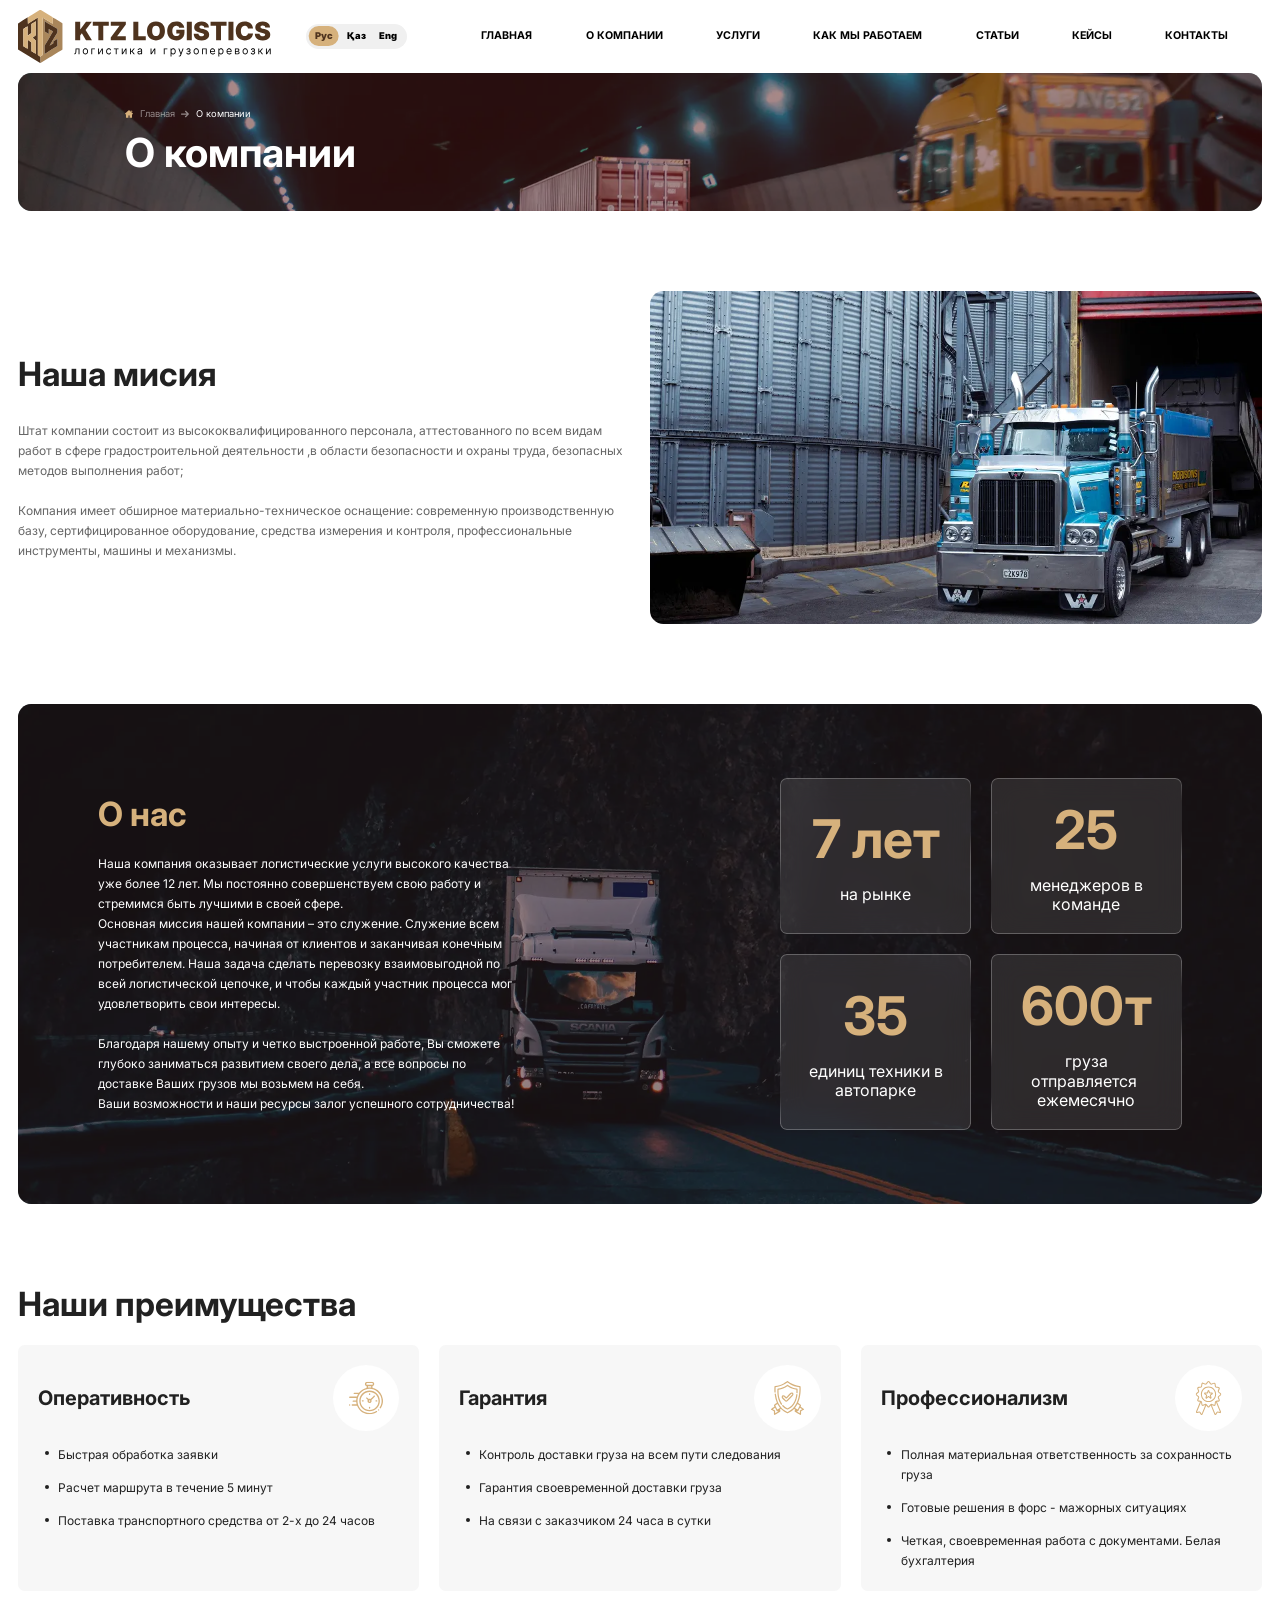
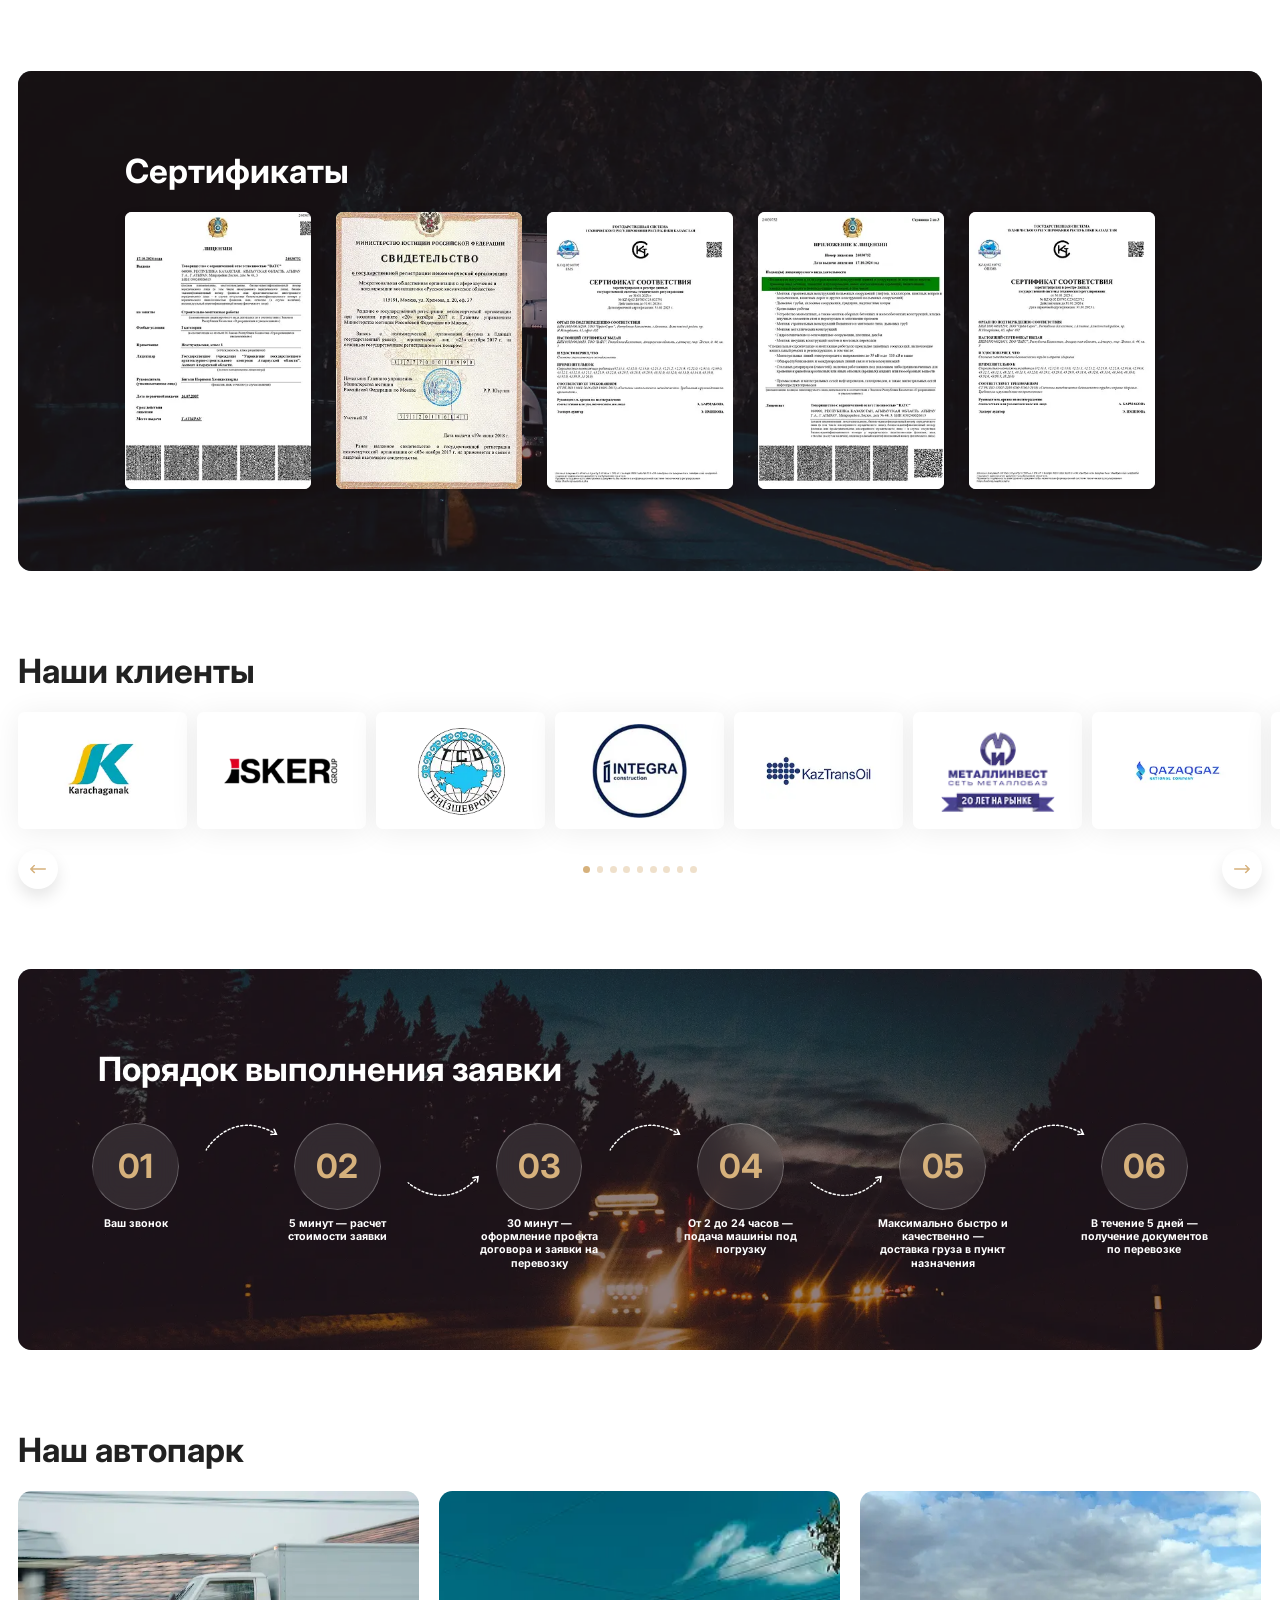
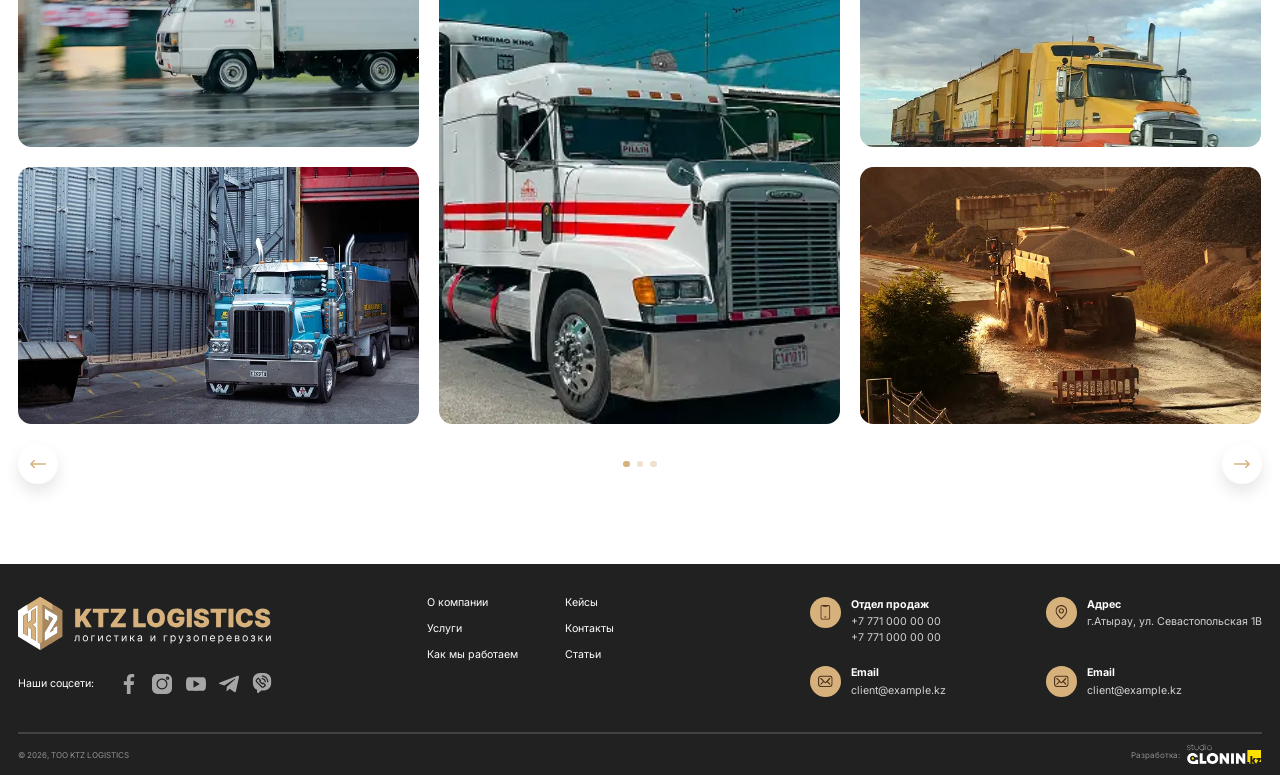
==== about.html @ 437ae52f "Add files via upload" ====
<!DOCTYPE html>
<html lang="en">

<head>
    <meta charset="UTF-8">
    <meta http-equiv="X-UA-Compatible" content="IE=edge">
    <meta name="viewport" content="width=device-width, initial-scale=1.0">
    <title>About</title>
    <link rel="preconnect" href="https://fonts.googleapis.com">
    <link rel="preconnect" href="https://fonts.gstatic.com" crossorigin>
    <link
        href="https://fonts.googleapis.com/css2?family=Inter:ital,opsz,wght@0,14..32,100..900;1,14..32,100..900&display=swap"
        rel="stylesheet">
    <link rel="stylesheet" href="css/swiper.css">
    <link rel="stylesheet" href="css/aos.css">
    <link rel="stylesheet" href="css/fancybox.css">
    <link rel="stylesheet" href="css/style.min.css">
</head>

<body>

    <header class="header">
        <div class="container">
            <div class="header__inner">
                <div class="header__logo logo" data-aos="fade">
                    <img src="images/logo.svg" alt="logo">
                    <img src="images/logo-white.svg" alt="logo">
                </div>
                <div class="header__wrapper">
                    <div class="header__langs langs" data-aos="fade">
                        <ul class="langs__list">
                            <li class="langs__item">
                                Рус
                            </li>
                            <li class="langs__item">
                                <a class="langs__link" href="#">
                                    Қаз
                                </a>
                            </li>
                            <li class="langs__item">
                                <a class="langs__link" href="#">
                                    Eng
                                </a>
                            </li>
                        </ul>
                    </div>
                    <nav class="header__menu menu" data-aos="fade">
                        <ul class="menu__list">
                            <li class="menu__item">
                                <a class="menu__link" href="#">
                                    Главная
                                </a>
                            </li>
                            <li class="menu__item">
                                <a class="menu__link" href="#">
                                    О компании
                                </a>
                            </li>
                            <li class="menu__item">
                                <a class="menu__link" href="#">
                                    Услуги
                                </a>
                            </li>
                            <li class="menu__item">
                                <a class="menu__link" href="#">
                                    Как мы работаем
                                </a>
                            </li>
                            <li class="menu__item">
                                <a class="menu__link" href="#">
                                    Статьи
                                </a>
                            </li>
                            <li class="menu__item">
                                <a class="menu__link" href="#">
                                    Кейсы
                                </a>
                            </li>
                            <li class="menu__item">
                                <a class="menu__link" href="#">
                                    Контакты
                                </a>
                            </li>
                        </ul>
                    </nav>
                </div>
                <div class="header__wrp" data-aos="fade">
                    <div class="header__burger">
                        <span></span>
                        <span></span>
                        <span></span>
                    </div>
                </div>
            </div>
        </div>
    </header>

    <div class="big-wrapper">
        <div class="wrapper">
            <main class="main">
                <section class="main__head head">
                    <div class="container">
                        <div class="head__inner">
                            <picture class="head__bg">
                                <img src="images/head-bg.jpg" alt="img">
                            </picture>
                            <div class="head__breadcrumbs breadcrumbs" data-aos="fade-right">
                                <ul class="breadcrumbs__list">
                                    <li class="breadcrumbs__item">
                                        <a class="breadcrumbs__link" href="#">
                                            <svg width="13" height="13" viewBox="0 0 13 13" fill="none"
                                                xmlns="http://www.w3.org/2000/svg">
                                                <g clip-path="url(#clip0_5903_257389)">
                                                    <path
                                                        d="M12.7817 5.81L6.949 0.495292C6.69298 0.261978 6.30692 0.262003 6.05101 0.495266L0.218309 5.81002C0.0132296 5.9969 -0.0545125 6.28483 0.0456788 6.54353C0.145895 6.80223 0.389899 6.96938 0.667342 6.96938H1.59892V12.2943C1.59892 12.5054 1.77011 12.6766 1.98123 12.6766H5.17826C5.38938 12.6766 5.56056 12.5055 5.56056 12.2943V9.06118H7.43952V12.2943C7.43952 12.5055 7.6107 12.6766 7.82182 12.6766H11.0187C11.2298 12.6766 11.401 12.5055 11.401 12.2943V6.96938H12.3328C12.6102 6.96938 12.8542 6.80221 12.9544 6.54353C13.0545 6.2848 12.9867 5.9969 12.7817 5.81Z"
                                                        fill="#D6B17C" />
                                                    <path
                                                        d="M11.3014 1.08594H8.73389L11.6837 3.7681V1.46822C11.6837 1.2571 11.5125 1.08594 11.3014 1.08594Z"
                                                        fill="#D6B17C" />
                                                </g>
                                                <defs>
                                                    <clipPath id="clip0_5903_257389">
                                                        <rect width="13" height="13" fill="white" />
                                                    </clipPath>
                                                </defs>
                                            </svg>
                                            <span>
                                                Главная
                                            </span>
                                        </a>
                                    </li>
                                    <li class="breadcrumbs__item">
                                        <svg width="12" height="12" viewBox="0 0 12 12" fill="none"
                                            xmlns="http://www.w3.org/2000/svg">
                                            <g opacity="0.5">
                                                <path
                                                    d="M11.8082 6.46686L7.47455 10.8006C7.35085 10.9243 7.18597 10.9922 7.01017 10.9922C6.83417 10.9922 6.66939 10.9242 6.54569 10.8006L6.15223 10.407C6.02862 10.2835 5.96052 10.1185 5.96052 9.94264C5.96052 9.76683 6.02862 9.5963 6.15223 9.47279L8.6804 6.93905H0.648286C0.286143 6.93905 0 6.65554 0 6.2933V5.73692C0 5.37468 0.286143 5.06258 0.648286 5.06258H8.70908L6.15232 2.5147C6.02872 2.391 5.96062 2.23051 5.96062 2.05461C5.96062 1.8789 6.02872 1.71607 6.15232 1.59247L6.54578 1.20018C6.66949 1.07647 6.83427 1.00906 7.01027 1.00906C7.18607 1.00906 7.35095 1.07735 7.47465 1.20106L11.8083 5.53468C11.9323 5.65877 12.0005 5.82443 12 6.00052C12.0004 6.17721 11.9323 6.34296 11.8082 6.46686Z"
                                                    fill="white" />
                                            </g>
                                        </svg>
                                        <span>
                                            О компании
                                        </span>
                                    </li>
                                </ul>
                            </div>
                            <h1 class="head__title" data-aos="fade-right">
                                О компании
                            </h1>
                        </div>
                    </div>
                </section>
                <section class="main__description description">
                    <div class="container">
                        <div class="description__inner">
                            <div class="description__titling titling" data-aos="fade-right">
                                <h2 class="titling__title">
                                    Наша мисия
                                </h2>
                                <p class="titling__text">
                                    Штат компании состоит из высококвалифицированного персонала, аттестованного по всем
                                    видам работ в сфере градостроительной деятельности ,в области безопасности и охраны
                                    труда, безопасных методов выполнения работ;
                                    <br> <br>
                                    Компания имеет обширное материально-техническое оснащение: современную
                                    производственную базу, сертифицированное оборудование, средства измерения и
                                    контроля, профессиональные инструменты, машины и механизмы.
                                </p>
                            </div>
                            <picture class="description__img" data-aos="fade-up">
                                <img src="images/description-img.jpg" alt="img">
                            </picture>
                        </div>
                    </div>
                </section>
                <section class="main__about about" data-aos="fade-up">
                    <div class="container">
                        <div class="about__inner">
                            <div class="about__titling titling titling--light" data-aos="fade-right">
                                <h2 class="titling__title">
                                    О нас
                                </h2>
                                <p class="titling__text">
                                    Наша компания оказывает логистические услуги высокого качества уже более 12 лет. Мы
                                    постоянно совершенствуем свою работу и стремимся быть лучшими в своей сфере. <br>
                                    Основная миссия нашей компании – это служение. Служение всем участникам процесса,
                                    начиная от клиентов и заканчивая конечным потребителем. Наша задача сделать
                                    перевозку
                                    взаимовыгодной по всей логистической цепочке, и чтобы каждый участник процесса мог
                                    удовлетворить свои интересы.
                                    <br> <br>
                                    Благодаря нашему опыту и четко выстроенной работе, Вы сможете глубоко заниматься
                                    развитием своего дела, а все вопросы по <br>
                                    доставке Ваших грузов мы возьмем на себя. <br>
                                    Ваши возможности и наши ресурсы залог успешного сотрудничества!
                                </p>
                            </div>
                            <picture class="about__bg">
                                <img src="images/about-bg.jpg" alt="bg">
                            </picture>
                            <div class="about__digits digits">
                                <ul class="digits__list">
                                    <li class="digits__item" data-aos="zoom-in" data-aos-delay="250">
                                        <div class="digits__digit">
                                            7 лет
                                        </div>
                                        <div class="digits__text">
                                            на рынке
                                        </div>
                                    </li>
                                    <li class="digits__item" data-aos="zoom-in" data-aos-delay="500">
                                        <div class="digits__digit">
                                            25
                                        </div>
                                        <div class="digits__text">
                                            менеджеров
                                            в команде
                                        </div>
                                    </li>
                                    <li class="digits__item" data-aos="zoom-in" data-aos-delay="750">
                                        <div class="digits__digit">
                                            35
                                        </div>
                                        <div class="digits__text">
                                            единиц техники
                                            в автопарке
                                        </div>
                                    </li>
                                    <li class="digits__item" data-aos="zoom-in" data-aos-delay="1000">
                                        <div class="digits__digit">
                                            600т
                                        </div>
                                        <div class="digits__text">
                                            груза отправляется ежемесячно
                                        </div>
                                    </li>
                                </ul>
                            </div>
                        </div>
                    </div>
                </section>
                <section class="main__advantages advantages">
                    <div class="container">
                        <div class="advantages__titling titling" data-aos="fade-right">
                            <h2 class="titling__title">
                                Наши преимущества
                            </h2>
                        </div>
                        <div class="advantages__items">
                            <div class="advantages__item advantages-item" data-aos="zoom-in">
                                <div class="advantages-item__head">
                                    <h5 class="advantages-item__title">
                                        Оперативность
                                    </h5>
                                    <picture class="advantages-item__icon">
                                        <img src="images/advantages-icon-1.svg" alt="icon">
                                    </picture>
                                </div>
                                <ul class="advantages-item__list">
                                    <li class="advantages-item__point">
                                        Быстрая обработка заявки
                                    </li>
                                    <li class="advantages-item__point">
                                        Расчет маршрута в течение 5 минут
                                    </li>
                                    <li class="advantages-item__point">
                                        Поставка транспортного средства от 2-х до 24 часов
                                    </li>
                                </ul>
                            </div>
                            <div class="advantages__item advantages-item" data-aos="zoom-in" data-aos-delay="250">
                                <div class="advantages-item__head">
                                    <h5 class="advantages-item__title">
                                        Гарантия
                                    </h5>
                                    <picture class="advantages-item__icon">
                                        <img src="images/advantages-icon-2.svg" alt="icon">
                                    </picture>
                                </div>
                                <ul class="advantages-item__list">
                                    <li class="advantages-item__point">
                                        Контроль доставки груза на всем пути следования
                                    </li>
                                    <li class="advantages-item__point">
                                        Гарантия своевременной доставки груза
                                    </li>
                                    <li class="advantages-item__point">
                                        На связи с заказчиком 24 часа в сутки
                                    </li>
                                </ul>
                            </div>
                            <div class="advantages__item advantages-item" data-aos="zoom-in" data-aos-delay="500">
                                <div class="advantages-item__head">
                                    <h5 class="advantages-item__title">
                                        Профессионализм
                                    </h5>
                                    <picture class="advantages-item__icon">
                                        <img src="images/advantages-icon-3.svg" alt="icon">
                                    </picture>
                                </div>
                                <ul class="advantages-item__list">
                                    <li class="advantages-item__point">
                                        Полная материальная ответственность за сохранность груза
                                    </li>
                                    <li class="advantages-item__point">
                                        Готовые решения в форс - мажорных ситуациях
                                    </li>
                                    <li class="advantages-item__point">
                                        Четкая, своевременная работа с документами. Белая бухгалтерия
                                    </li>
                                </ul>
                            </div>
                        </div>
                    </div>
                </section>
                <section class="main__certificates certificates" data-aos="fade-up">
                    <div class="container">
                        <div class="certificates__inner">
                            <div class="certificates__titling titling titling--white" data-aos="fade-right">
                                <h2 class="titling__title">
                                    Сертификаты
                                </h2>
                            </div>
                            <picture class="certificates__bg">
                                <img src="images/certificates-bg.jpg" alt="bg">
                            </picture>
                            <div class="certificates__slider swiper" data-aos="fade-up">
                                <div class="swiper-wrapper">
                                    <div class="swiper-slide">
                                        <a class="certificates__item certificates-item"
                                            href="images/certificates-img-1.jpg" data-fancybox="certificates">
                                            <picture class="certificates-item__img">
                                                <img src="images/certificates-img-1.jpg" alt="img">
                                            </picture>
                                        </a>
                                    </div>
                                    <div class="swiper-slide">
                                        <a class="certificates__item certificates-item"
                                            href="images/certificates-img-2.jpg" data-fancybox="certificates">
                                            <picture class="certificates-item__img">
                                                <img src="images/certificates-img-2.jpg" alt="img">
                                            </picture>
                                        </a>
                                    </div>
                                    <div class="swiper-slide">
                                        <a class="certificates__item certificates-item"
                                            href="images/certificates-img-3.jpg" data-fancybox="certificates">
                                            <picture class="certificates-item__img">
                                                <img src="images/certificates-img-3.jpg" alt="img">
                                            </picture>
                                        </a>
                                    </div>
                                    <div class="swiper-slide">
                                        <a class="certificates__item certificates-item"
                                            href="images/certificates-img-4.jpg" data-fancybox="certificates">
                                            <picture class="certificates-item__img">
                                                <img src="images/certificates-img-4.jpg" alt="img">
                                            </picture>
                                        </a>
                                    </div>
                                    <div class="swiper-slide">
                                        <a class="certificates__item certificates-item"
                                            href="images/certificates-img-5.jpg" data-fancybox="certificates">
                                            <picture class="certificates-item__img">
                                                <img src="images/certificates-img-5.jpg" alt="img">
                                            </picture>
                                        </a>
                                    </div>
                                    <div class="swiper-slide">
                                        <a class="certificates__item certificates-item"
                                            href="images/certificates-img-1.jpg" data-fancybox="certificates">
                                            <picture class="certificates-item__img">
                                                <img src="images/certificates-img-1.jpg" alt="img">
                                            </picture>
                                        </a>
                                    </div>
                                    <div class="swiper-slide">
                                        <a class="certificates__item certificates-item"
                                            href="images/certificates-img-2.jpg" data-fancybox="certificates">
                                            <picture class="certificates-item__img">
                                                <img src="images/certificates-img-2.jpg" alt="img">
                                            </picture>
                                        </a>
                                    </div>
                                    <div class="swiper-slide">
                                        <a class="certificates__item certificates-item"
                                            href="images/certificates-img-3.jpg" data-fancybox="certificates">
                                            <picture class="certificates-item__img">
                                                <img src="images/certificates-img-3.jpg" alt="img">
                                            </picture>
                                        </a>
                                    </div>
                                    <div class="swiper-slide">
                                        <a class="certificates__item certificates-item"
                                            href="images/certificates-img-4.jpg" data-fancybox="certificates">
                                            <picture class="certificates-item__img">
                                                <img src="images/certificates-img-4.jpg" alt="img">
                                            </picture>
                                        </a>
                                    </div>
                                    <div class="swiper-slide">
                                        <a class="certificates__item certificates-item"
                                            href="images/certificates-img-5.jpg" data-fancybox="certificates">
                                            <picture class="certificates-item__img">
                                                <img src="images/certificates-img-5.jpg" alt="img">
                                            </picture>
                                        </a>
                                    </div>
                                </div>
                            </div>
                        </div>
                    </div>
                </section>
                <section class="main__partners partners">
                    <div class="container">
                        <div class="partners__inner">
                            <div class="partners__titling titling" data-aos="fade-right">
                                <h2 class="titling__title">
                                    Наши клиенты
                                </h2>
                            </div>
                            <div class="partners__slider swiper" data-aos="fade-up">
                                <div class="swiper-wrapper">
                                    <div class="swiper-slide">
                                        <div class="partners__item partners-item">
                                            <picture class="partners-item__img"> <img src="images/partners-img-1.png"
                                                    alt="img">
                                            </picture>
                                        </div>
                                    </div>
                                    <div class="swiper-slide">
                                        <div class="partners__item partners-item">
                                            <picture class="partners-item__img"> <img src="images/partners-img-2.png"
                                                    alt="img">
                                            </picture>
                                        </div>
                                    </div>
                                    <div class="swiper-slide">
                                        <div class="partners__item partners-item">
                                            <picture class="partners-item__img"> <img src="images/partners-img-3.png"
                                                    alt="img">
                                            </picture>
                                        </div>
                                    </div>
                                    <div class="swiper-slide">
                                        <div class="partners__item partners-item">
                                            <picture class="partners-item__img"> <img src="images/partners-img-4.png"
                                                    alt="img">
                                            </picture>
                                        </div>
                                    </div>
                                    <div class="swiper-slide">
                                        <div class="partners__item partners-item">
                                            <picture class="partners-item__img"> <img src="images/partners-img-5.png"
                                                    alt="img">
                                            </picture>
                                        </div>
                                    </div>
                                    <div class="swiper-slide">
                                        <div class="partners__item partners-item">
                                            <picture class="partners-item__img"> <img src="images/partners-img-6.png"
                                                    alt="img">
                                            </picture>
                                        </div>
                                    </div>
                                    <div class="swiper-slide">
                                        <div class="partners__item partners-item">
                                            <picture class="partners-item__img"> <img src="images/partners-img-7.png"
                                                    alt="img">
                                            </picture>
                                        </div>
                                    </div>
                                    <div class="swiper-slide">
                                        <div class="partners__item partners-item">
                                            <picture class="partners-item__img"> <img src="images/partners-img-6.png"
                                                    alt="img">
                                            </picture>
                                        </div>
                                    </div>
                                    <div class="swiper-slide">
                                        <div class="partners__item partners-item">
                                            <picture class="partners-item__img"> <img src="images/partners-img-7.png"
                                                    alt="img">
                                            </picture>
                                        </div>
                                    </div>
                                </div>
                                <div class="partners__navigation navigation">
                                    <div class="navigation__arrow arrow arrow--partners-prev">
                                        <svg width="24" height="24" viewBox="0 0 24 24" fill="none"
                                            xmlns="http://www.w3.org/2000/svg">
                                            <g clip-path="url(#clip0_5903_258848)">
                                                <g clip-path="url(#clip1_5903_258848)">
                                                    <path
                                                        d="M3.83919 10.8889C3.92505 10.8889 4.015 10.8889 4.10086 10.8889C10.2992 10.893 16.5015 10.897 22.6998 10.9011C22.8797 10.9011 23.0719 10.9093 23.2436 10.9584C23.7261 11.0974 24.0409 11.5839 23.9959 12.0705C23.9469 12.5815 23.5625 12.9945 23.0596 13.0599C22.9165 13.0763 22.7734 13.0763 22.6303 13.0763C16.4525 13.0722 10.2705 13.0681 4.09268 13.064C3.99456 13.064 3.89643 13.064 3.7983 13.064C3.79421 13.0803 3.78604 13.1008 3.78195 13.1171C3.8351 13.1744 3.88825 13.2316 3.9414 13.2889C5.06985 14.4173 6.1983 15.5417 7.32266 16.6742C7.86236 17.218 7.76014 17.9907 7.11415 18.3955C6.67667 18.6694 6.18604 18.6122 5.79353 18.2197C4.95537 17.3897 4.12539 16.5556 3.29132 15.7216C2.3305 14.7648 1.37377 13.8081 0.412954 12.8473C-0.147182 12.2872 -0.143093 11.6739 0.421132 11.1137C2.1874 9.35565 3.94958 7.59755 5.71176 5.83128C6.06747 5.47558 6.47224 5.33248 6.95469 5.52055C7.69064 5.81084 7.8828 6.71033 7.32675 7.28682C6.66849 7.96962 5.99387 8.63197 5.32335 9.30249C4.86134 9.7645 4.39933 10.2265 3.93732 10.6926C3.89234 10.7376 3.85146 10.7867 3.80648 10.8357C3.82284 10.8521 3.83101 10.8725 3.83919 10.8889Z"
                                                        fill="#D6B17C" />
                                                </g>
                                            </g>
                                            <defs>
                                                <clipPath id="clip0_5903_258848">
                                                    <rect width="24" height="24" fill="white"
                                                        transform="translate(24 1.04908e-06) rotate(90)" />
                                                </clipPath>
                                                <clipPath id="clip1_5903_258848">
                                                    <rect width="13.1285" height="24" fill="white"
                                                        transform="translate(24 5.4375) rotate(90)" />
                                                </clipPath>
                                            </defs>
                                        </svg>
                                    </div>
                                    <div class="navigation__pagination pagination pagination--partners"></div>
                                    <div class="navigation__arrow arrow arrow--partners-next">
                                        <svg width="24" height="24" viewBox="0 0 24 24" fill="none"
                                            xmlns="http://www.w3.org/2000/svg">
                                            <g clip-path="url(#clip0_5903_258895)">
                                                <g clip-path="url(#clip1_5903_258895)">
                                                    <path
                                                        d="M20.1608 10.8889C20.0749 10.8889 19.9849 10.8889 19.8991 10.8889C13.7008 10.893 7.4984 10.897 1.3001 10.9011C1.1202 10.9011 0.928041 10.9093 0.75632 10.9584C0.273867 11.0974 -0.0409538 11.5839 0.00402063 12.0705C0.0530837 12.5815 0.437411 12.9945 0.940307 13.0599C1.08341 13.0763 1.22651 13.0763 1.36961 13.0763C7.54746 13.0722 13.7294 13.0681 19.9073 13.064C20.0054 13.064 20.1035 13.064 20.2016 13.064C20.2057 13.0803 20.2139 13.1008 20.218 13.1171C20.1648 13.1744 20.1117 13.2316 20.0585 13.2889C18.9301 14.4173 17.8016 15.5417 16.6773 16.6742C16.1376 17.218 16.2398 17.9907 16.8858 18.3955C17.3233 18.6694 17.8139 18.6122 18.2064 18.2197C19.0446 17.3897 19.8745 16.5556 20.7086 15.7216C21.6694 14.7648 22.6262 13.8081 23.587 12.8473C24.1471 12.2872 24.143 11.6739 23.5788 11.1137C21.8125 9.35565 20.0504 7.59755 18.2882 5.83128C17.9325 5.47558 17.5277 5.33248 17.0452 5.52055C16.3093 5.81084 16.1171 6.71033 16.6732 7.28682C17.3314 7.96962 18.0061 8.63197 18.6766 9.30249C19.1386 9.7645 19.6006 10.2265 20.0626 10.6926C20.1076 10.7376 20.1485 10.7867 20.1935 10.8357C20.1771 10.8521 20.1689 10.8725 20.1608 10.8889Z"
                                                        fill="#D6B17C" />
                                                </g>
                                            </g>
                                            <defs>
                                                <clipPath id="clip0_5903_258895">
                                                    <rect width="24" height="24" fill="white"
                                                        transform="matrix(4.37114e-08 1 1 -4.37114e-08 0 1.04908e-06)" />
                                                </clipPath>
                                                <clipPath id="clip1_5903_258895">
                                                    <rect width="13.1285" height="24" fill="white"
                                                        transform="matrix(4.37114e-08 1 1 -4.37114e-08 0 5.4375)" />
                                                </clipPath>
                                            </defs>
                                        </svg>
                                    </div>
                                </div>
                            </div>
                        </div>
                    </div>
                </section>
                <section class="main__steps steps" data-aos="fade-up">
                    <div class="container">
                        <div class="steps__inner">
                            <div class="steps__titling titling titling--white" data-aos="fade-right">
                                <h2 class="titling__title">
                                    Порядок выполнения заявки
                                </h2>
                            </div>
                            <picture class="steps__bg">
                                <img src="images/steps-bg.jpg" alt="bg">
                            </picture>
                            <ol class="steps__list">
                                <li class="steps__item steps-item" data-aos="zoom-in">
                                    <div class="steps-item__head">
                                        <div class="steps-item__digit">

                                        </div>
                                    </div>
                                    <div class="steps-item__text">
                                        Ваш звонок
                                    </div>
                                    <picture class="steps-item__arrow">
                                        <img src="images/steps-arrow-1.svg" alt="arrow" data-aos="fade"
                                            data-aos-delay="250">
                                    </picture>
                                </li>
                                <li class="steps__item steps-item" data-aos="zoom-in" data-aos-delay="250">
                                    <div class="steps-item__head">
                                        <div class="steps-item__digit">

                                        </div>
                                    </div>
                                    <div class="steps-item__text">
                                        5 минут — расчет <br> стоимости заявки
                                    </div>
                                    <picture class="steps-item__arrow">
                                        <img src="images/steps-arrow-2.svg" alt="arrow" data-aos="fade"
                                            data-aos-delay="500">
                                    </picture>
                                </li>
                                <li class="steps__item steps-item" data-aos="zoom-in" data-aos-delay="500">
                                    <div class="steps-item__head">
                                        <div class="steps-item__digit">

                                        </div>
                                    </div>
                                    <div class="steps-item__text">
                                        30 минут — <br> оформление проекта <br> договора и заявки на <br> перевозку
                                    </div>
                                    <picture class="steps-item__arrow">
                                        <img src="images/steps-arrow-1.svg" alt="arrow" data-aos="fade"
                                            data-aos-delay="750">
                                    </picture>
                                </li>
                                <li class="steps__item steps-item" data-aos="zoom-in" data-aos-delay="750">
                                    <div class="steps-item__head">
                                        <div class="steps-item__digit">

                                        </div>
                                    </div>
                                    <div class="steps-item__text">
                                        От 2 до 24 часов — <br> подача машины под <br> погрузку
                                    </div>
                                    <picture class="steps-item__arrow">
                                        <img src="images/steps-arrow-2.svg" alt="arrow" data-aos="fade"
                                            data-aos-delay="1000">
                                    </picture>
                                </li>
                                <li class="steps__item steps-item" data-aos="zoom-in" data-aos-delay="1000">
                                    <div class="steps-item__head">
                                        <div class="steps-item__digit">

                                        </div>
                                    </div>
                                    <div class="steps-item__text">
                                        Максимально быстро и <br> качественно — <br> доставка груза в пункт назначения
                                    </div>
                                    <picture class="steps-item__arrow">
                                        <img src="images/steps-arrow-1.svg" alt="arrow" data-aos="fade"
                                            data-aos-delay="1250">
                                    </picture>
                                </li>
                                <li class="steps__item steps-item" data-aos="zoom-in" data-aos-delay="1250">
                                    <div class="steps-item__head">
                                        <div class="steps-item__digit">

                                        </div>
                                    </div>
                                    <div class="steps-item__text">
                                        В течение 5 дней — <br> получение документов <br> по перевозке
                                    </div>
                                </li>
                            </ol>
                        </div>
                    </div>
                </section>
                <section class="main__gallery gallery">
                    <div class="container">
                        <div class="gallery__inner">
                            <div class="gallery__titling titling" data-aos="fade-right">
                                <h2 class="titling__title">
                                    Наш автопарк
                                </h2>
                            </div>
                            <div class="gallery__slider swiper" data-aos="fade-up">
                                <div class="swiper-wrapper">
                                    <div class="swiper-slide">
                                        <div class="gallery__item gallery-item">
                                            <a class="gallery-item__view" data-aos="zoom-in"
                                                href="images/gallery-img-1.jpg" data-fancybox="gallery">
                                                <picture class="gallery-item__img">
                                                    <img src="images/gallery-img-1.jpg" alt="img">
                                                </picture>
                                            </a>
                                            <a class="gallery-item__view" data-aos="zoom-in"
                                                href="images/gallery-img-2.jpg" data-fancybox="gallery">
                                                <picture class="gallery-item__img">
                                                    <img src="images/gallery-img-2.jpg" alt="img">
                                                </picture>
                                            </a>
                                            <a class="gallery-item__view" data-aos="zoom-in"
                                                href="images/gallery-img-3.jpg" data-fancybox="gallery">
                                                <picture class="gallery-item__img">
                                                    <img src="images/gallery-img-3.jpg" alt="img">
                                                </picture>
                                            </a>
                                            <a class="gallery-item__view" data-aos="zoom-in"
                                                href="images/gallery-img-4.jpg" data-fancybox="gallery">
                                                <picture class="gallery-item__img">
                                                    <img src="images/gallery-img-4.jpg" alt="img">
                                                </picture>
                                            </a>
                                            <a class="gallery-item__view" data-aos="zoom-in"
                                                href="images/gallery-img-5.jpg" data-fancybox="gallery">
                                                <picture class="gallery-item__img">
                                                    <img src="images/gallery-img-5.jpg" alt="img">
                                                </picture>
                                            </a>
                                        </div>
                                    </div>
                                    <div class="swiper-slide">
                                        <div class="gallery__item gallery-item">
                                            <a class="gallery-item__view" data-aos="zoom-in"
                                                href="images/gallery-img-1.jpg" data-fancybox="gallery">
                                                <picture class="gallery-item__img">
                                                    <img src="images/gallery-img-1.jpg" alt="img">
                                                </picture>
                                            </a>
                                            <a class="gallery-item__view" data-aos="zoom-in"
                                                href="images/gallery-img-2.jpg" data-fancybox="gallery">
                                                <picture class="gallery-item__img">
                                                    <img src="images/gallery-img-2.jpg" alt="img">
                                                </picture>
                                            </a>
                                            <a class="gallery-item__view" data-aos="zoom-in"
                                                href="images/gallery-img-3.jpg" data-fancybox="gallery">
                                                <picture class="gallery-item__img">
                                                    <img src="images/gallery-img-3.jpg" alt="img">
                                                </picture>
                                            </a>
                                            <a class="gallery-item__view" data-aos="zoom-in"
                                                href="images/gallery-img-4.jpg" data-fancybox="gallery">
                                                <picture class="gallery-item__img">
                                                    <img src="images/gallery-img-4.jpg" alt="img">
                                                </picture>
                                            </a>
                                            <a class="gallery-item__view" data-aos="zoom-in"
                                                href="images/gallery-img-5.jpg" data-fancybox="gallery">
                                                <picture class="gallery-item__img">
                                                    <img src="images/gallery-img-5.jpg" alt="img">
                                                </picture>
                                            </a>
                                        </div>
                                    </div>
                                    <div class="swiper-slide">
                                        <div class="gallery__item gallery-item">
                                            <a class="gallery-item__view" data-aos="zoom-in"
                                                href="images/gallery-img-1.jpg" data-fancybox="gallery">
                                                <picture class="gallery-item__img">
                                                    <img src="images/gallery-img-1.jpg" alt="img">
                                                </picture>
                                            </a>
                                            <a class="gallery-item__view" data-aos="zoom-in"
                                                href="images/gallery-img-2.jpg" data-fancybox="gallery">
                                                <picture class="gallery-item__img">
                                                    <img src="images/gallery-img-2.jpg" alt="img">
                                                </picture>
                                            </a>
                                            <a class="gallery-item__view" data-aos="zoom-in"
                                                href="images/gallery-img-3.jpg" data-fancybox="gallery">
                                                <picture class="gallery-item__img">
                                                    <img src="images/gallery-img-3.jpg" alt="img">
                                                </picture>
                                            </a>
                                            <a class="gallery-item__view" data-aos="zoom-in"
                                                href="images/gallery-img-4.jpg" data-fancybox="gallery">
                                                <picture class="gallery-item__img">
                                                    <img src="images/gallery-img-4.jpg" alt="img">
                                                </picture>
                                            </a>
                                            <a class="gallery-item__view" data-aos="zoom-in"
                                                href="images/gallery-img-5.jpg" data-fancybox="gallery">
                                                <picture class="gallery-item__img">
                                                    <img src="images/gallery-img-5.jpg" alt="img">
                                                </picture>
                                            </a>
                                        </div>
                                    </div>
                                </div>
                                <div class="gallery__navigation navigation">
                                    <div class="navigation__arrow arrow arrow--gallery-prev">
                                        <svg width="24" height="24" viewBox="0 0 24 24" fill="none"
                                            xmlns="http://www.w3.org/2000/svg">
                                            <g clip-path="url(#clip0_5903_258848)">
                                                <g clip-path="url(#clip1_5903_258848)">
                                                    <path
                                                        d="M3.83919 10.8889C3.92505 10.8889 4.015 10.8889 4.10086 10.8889C10.2992 10.893 16.5015 10.897 22.6998 10.9011C22.8797 10.9011 23.0719 10.9093 23.2436 10.9584C23.7261 11.0974 24.0409 11.5839 23.9959 12.0705C23.9469 12.5815 23.5625 12.9945 23.0596 13.0599C22.9165 13.0763 22.7734 13.0763 22.6303 13.0763C16.4525 13.0722 10.2705 13.0681 4.09268 13.064C3.99456 13.064 3.89643 13.064 3.7983 13.064C3.79421 13.0803 3.78604 13.1008 3.78195 13.1171C3.8351 13.1744 3.88825 13.2316 3.9414 13.2889C5.06985 14.4173 6.1983 15.5417 7.32266 16.6742C7.86236 17.218 7.76014 17.9907 7.11415 18.3955C6.67667 18.6694 6.18604 18.6122 5.79353 18.2197C4.95537 17.3897 4.12539 16.5556 3.29132 15.7216C2.3305 14.7648 1.37377 13.8081 0.412954 12.8473C-0.147182 12.2872 -0.143093 11.6739 0.421132 11.1137C2.1874 9.35565 3.94958 7.59755 5.71176 5.83128C6.06747 5.47558 6.47224 5.33248 6.95469 5.52055C7.69064 5.81084 7.8828 6.71033 7.32675 7.28682C6.66849 7.96962 5.99387 8.63197 5.32335 9.30249C4.86134 9.7645 4.39933 10.2265 3.93732 10.6926C3.89234 10.7376 3.85146 10.7867 3.80648 10.8357C3.82284 10.8521 3.83101 10.8725 3.83919 10.8889Z"
                                                        fill="#D6B17C" />
                                                </g>
                                            </g>
                                            <defs>
                                                <clipPath id="clip0_5903_258848">
                                                    <rect width="24" height="24" fill="white"
                                                        transform="translate(24 1.04908e-06) rotate(90)" />
                                                </clipPath>
                                                <clipPath id="clip1_5903_258848">
                                                    <rect width="13.1285" height="24" fill="white"
                                                        transform="translate(24 5.4375) rotate(90)" />
                                                </clipPath>
                                            </defs>
                                        </svg>
                                    </div>
                                    <div class="navigation__pagination pagination pagination--gallery"></div>
                                    <div class="navigation__arrow arrow arrow--gallery-next">
                                        <svg width="24" height="24" viewBox="0 0 24 24" fill="none"
                                            xmlns="http://www.w3.org/2000/svg">
                                            <g clip-path="url(#clip0_5903_258895)">
                                                <g clip-path="url(#clip1_5903_258895)">
                                                    <path
                                                        d="M20.1608 10.8889C20.0749 10.8889 19.9849 10.8889 19.8991 10.8889C13.7008 10.893 7.4984 10.897 1.3001 10.9011C1.1202 10.9011 0.928041 10.9093 0.75632 10.9584C0.273867 11.0974 -0.0409538 11.5839 0.00402063 12.0705C0.0530837 12.5815 0.437411 12.9945 0.940307 13.0599C1.08341 13.0763 1.22651 13.0763 1.36961 13.0763C7.54746 13.0722 13.7294 13.0681 19.9073 13.064C20.0054 13.064 20.1035 13.064 20.2016 13.064C20.2057 13.0803 20.2139 13.1008 20.218 13.1171C20.1648 13.1744 20.1117 13.2316 20.0585 13.2889C18.9301 14.4173 17.8016 15.5417 16.6773 16.6742C16.1376 17.218 16.2398 17.9907 16.8858 18.3955C17.3233 18.6694 17.8139 18.6122 18.2064 18.2197C19.0446 17.3897 19.8745 16.5556 20.7086 15.7216C21.6694 14.7648 22.6262 13.8081 23.587 12.8473C24.1471 12.2872 24.143 11.6739 23.5788 11.1137C21.8125 9.35565 20.0504 7.59755 18.2882 5.83128C17.9325 5.47558 17.5277 5.33248 17.0452 5.52055C16.3093 5.81084 16.1171 6.71033 16.6732 7.28682C17.3314 7.96962 18.0061 8.63197 18.6766 9.30249C19.1386 9.7645 19.6006 10.2265 20.0626 10.6926C20.1076 10.7376 20.1485 10.7867 20.1935 10.8357C20.1771 10.8521 20.1689 10.8725 20.1608 10.8889Z"
                                                        fill="#D6B17C" />
                                                </g>
                                            </g>
                                            <defs>
                                                <clipPath id="clip0_5903_258895">
                                                    <rect width="24" height="24" fill="white"
                                                        transform="matrix(4.37114e-08 1 1 -4.37114e-08 0 1.04908e-06)" />
                                                </clipPath>
                                                <clipPath id="clip1_5903_258895">
                                                    <rect width="13.1285" height="24" fill="white"
                                                        transform="matrix(4.37114e-08 1 1 -4.37114e-08 0 5.4375)" />
                                                </clipPath>
                                            </defs>
                                        </svg>
                                    </div>
                                </div>
                            </div>
                        </div>
                    </div>
                </section>
            </main>
            <footer class="footer" data-aos="fade">
                <div class="container">
                    <div class="footer__top">
                        <div class="footer__box">
                            <a class="footer__logo logo" href="#">
                                <img src="images/logo-white.svg" alt="logo">
                            </a>
                            <div class="footer__networks networks">
                                <div class="networks__text">
                                    Наши соцсети:
                                </div>
                                <ul class="networks__list">
                                    <li class="networks__item">
                                        <a class="networks__link" href="#">
                                            <svg width="20" height="20" viewBox="0 0 20 20" fill="none"
                                                xmlns="http://www.w3.org/2000/svg">
                                                <g opacity="0.6">
                                                    <path
                                                        d="M11.5488 20V10.8777H14.6096L15.0688 7.32156H11.5488V5.05147C11.5488 4.0222 11.8335 3.32076 13.3111 3.32076L15.1926 3.31999V0.13923C14.8673 0.0969453 13.7503 0 12.4503 0C9.73573 0 7.87727 1.65697 7.87727 4.69927V7.32156H4.80725V10.8777H7.87727V20H11.5488Z"
                                                        fill="white" />
                                                </g>
                                            </svg>
                                        </a>
                                    </li>
                                    <li class="networks__item">
                                        <a class="networks__link" href="#">
                                            <svg width="20" height="20" viewBox="0 0 20 20" fill="none"
                                                xmlns="http://www.w3.org/2000/svg">
                                                <g opacity="0.6" clip-path="url(#clip0_5903_256085)">
                                                    <path
                                                        d="M14.5862 0H5.41381C2.42858 0 0 2.42858 0 5.41381V14.5863C0 17.5714 2.42858 20 5.41381 20H14.5863C17.5714 20 20 17.5714 20 14.5863V5.41381C20 2.42858 17.5714 0 14.5862 0V0ZM9.99998 15.4686C6.98454 15.4686 4.53139 13.0154 4.53139 9.99998C4.53139 6.98454 6.98454 4.53139 9.99998 4.53139C13.0154 4.53139 15.4686 6.98454 15.4686 9.99998C15.4686 13.0154 13.0154 15.4686 9.99998 15.4686V15.4686ZM15.5993 5.82106C14.7082 5.82106 13.9834 5.09627 13.9834 4.20516C13.9834 3.31405 14.7082 2.58911 15.5993 2.58911C16.4904 2.58911 17.2154 3.31405 17.2154 4.20516C17.2154 5.09627 16.4904 5.82106 15.5993 5.82106Z"
                                                        fill="white" />
                                                    <path
                                                        d="M9.99996 5.70312C7.63119 5.70312 5.70386 7.63031 5.70386 9.99923C5.70386 12.368 7.63119 14.2953 9.99996 14.2953C12.3689 14.2953 14.2961 12.368 14.2961 9.99923C14.2961 7.63031 12.3689 5.70312 9.99996 5.70312V5.70312Z"
                                                        fill="white" />
                                                    <path
                                                        d="M15.5994 3.76562C15.3549 3.76562 15.1559 3.9646 15.1559 4.20904C15.1559 4.45349 15.3549 4.65246 15.5994 4.65246C15.844 4.65246 16.0429 4.45364 16.0429 4.20904C16.0429 3.96445 15.844 3.76562 15.5994 3.76562Z"
                                                        fill="white" />
                                                </g>
                                                <defs>
                                                    <clipPath id="clip0_5903_256085">
                                                        <rect width="20" height="20" fill="white" />
                                                    </clipPath>
                                                </defs>
                                            </svg>
                                        </a>
                                    </li>
                                    <li class="networks__item">
                                        <a class="networks__link" href="#">
                                            <svg width="20" height="20" viewBox="0 0 20 20" fill="none"
                                                xmlns="http://www.w3.org/2000/svg">
                                                <g opacity="0.6">
                                                    <path
                                                        d="M19.15 4.45C18.6075 3.485 18.0188 3.3075 16.82 3.24C15.6225 3.15875 12.6112 3.125 10.0025 3.125C7.38875 3.125 4.37625 3.15875 3.18 3.23875C1.98375 3.3075 1.39375 3.48375 0.84625 4.45C0.2875 5.41375 0 7.07375 0 9.99625C0 9.99875 0 10 0 10C0 10.0025 0 10.0038 0 10.0038V10.0063C0 12.9163 0.2875 14.5888 0.84625 15.5425C1.39375 16.5075 1.9825 16.6825 3.17875 16.7638C4.37625 16.8338 7.38875 16.875 10.0025 16.875C12.6112 16.875 15.6225 16.8337 16.8212 16.765C18.02 16.6837 18.6088 16.5088 19.1513 15.5438C19.715 14.59 20 12.9175 20 10.0075C20 10.0075 20 10.0038 20 10.0013C20 10.0013 20 9.99875 20 9.9975C20 7.07375 19.715 5.41375 19.15 4.45ZM7.5 13.75V6.25L13.75 10L7.5 13.75Z"
                                                        fill="white" />
                                                </g>
                                            </svg>
                                        </a>
                                    </li>
                                    <li class="networks__item">
                                        <a class="networks__link" href="#">
                                            <svg width="20" height="20" viewBox="0 0 20 20" fill="none"
                                                xmlns="http://www.w3.org/2000/svg">
                                                <g opacity="0.6">
                                                    <g clip-path="url(#clip0_5903_256078)">
                                                        <path
                                                            d="M7.84753 12.6486L7.51669 17.3019C7.99003 17.3019 8.19503 17.0986 8.44086 16.8544L10.66 14.7336L15.2584 18.1011C16.1017 18.5711 16.6959 18.3236 16.9234 17.3252L19.9417 3.1819L19.9425 3.18107C20.21 1.9344 19.4917 1.4469 18.67 1.75273L0.928359 8.54523C-0.282474 9.01523 -0.264141 9.69023 0.722526 9.99607L5.25836 11.4069L15.7942 4.8144C16.29 4.48607 16.7409 4.66773 16.37 4.99607L7.84753 12.6486Z"
                                                            fill="white" />
                                                    </g>
                                                </g>
                                                <defs>
                                                    <clipPath id="clip0_5903_256078">
                                                        <rect width="20" height="20" fill="white" />
                                                    </clipPath>
                                                </defs>
                                            </svg>
                                        </a>
                                    </li>
                                    <li class="networks__item">
                                        <a class="networks__link" href="#">
                                            <svg width="20" height="21" viewBox="0 0 20 21" fill="none"
                                                xmlns="http://www.w3.org/2000/svg">
                                                <g opacity="0.6">
                                                    <g clip-path="url(#clip0_5903_256081)">
                                                        <path
                                                            d="M10.6799 11.3119C10.4512 11.5409 10.0802 11.5409 9.85135 11.3119L7.18869 8.64724C7.07883 8.53729 7.01703 8.3881 7.01703 8.23265C7.01703 8.07705 7.07883 7.92801 7.18869 7.81792L7.66202 7.34439L6.27179 5.95312L5.13288 7.09289C4.74958 7.47648 4.74973 8.10057 5.13288 8.48415L10.0143 13.3695C10.1988 13.5541 10.4457 13.6557 10.7095 13.6557C10.9733 13.6557 11.2202 13.554 11.4047 13.3694L12.5436 12.2298L11.1534 10.8384L10.6799 11.3119Z"
                                                            fill="white" />
                                                        <path
                                                            d="M19.1595 7.06428C19.1595 5.18437 18.4235 3.41242 17.0865 2.0746C15.7497 0.736785 13.979 0 12.1007 0H7.91809C7.91809 0 7.91809 0 7.91794 0C6.03973 0 4.2691 0.736785 2.93243 2.07445C1.59561 3.41227 0.859375 5.18437 0.859375 7.06412V10.3542C0.859375 11.8099 1.3031 13.2104 2.14264 14.404C2.8833 15.4571 3.87939 16.2795 5.04074 16.8011V18.691C5.04074 19.6681 5.58746 20.0147 6.0556 20.0149C6.39008 20.0149 6.7247 19.8497 7.05032 19.524L9.15405 17.4184H12.1008C13.9792 17.4184 15.7498 16.6816 17.0866 15.3438C18.4235 14.0059 19.1597 12.234 19.1597 10.3542L19.1595 7.06428ZM13.7866 12.6405L12.2333 14.1948C11.8274 14.601 11.2863 14.8244 10.7095 14.8244C10.1328 14.8244 9.59167 14.6009 9.18579 14.1948L4.3042 9.30945C3.4642 8.46852 3.4642 7.10047 4.3042 6.25969L5.85754 4.70534C5.96741 4.59525 6.11633 4.53356 6.27182 4.53356C6.42715 4.53356 6.57623 4.59525 6.6861 4.70534L8.90503 6.92593C9.01489 7.03587 9.07654 7.18506 9.07654 7.34051C9.07654 7.49596 9.01489 7.64515 8.90488 7.7551L8.4317 8.22863L10.2658 10.0641L10.7391 9.59042C10.968 9.36152 11.339 9.36152 11.5677 9.59057L13.7866 11.8112C13.8966 11.9211 13.9583 12.0703 13.9583 12.2257C13.9583 12.3813 13.8966 12.5305 13.7866 12.6405ZM9.56573 5.69256C9.56573 5.36883 9.82803 5.10619 10.1517 5.10619C12.1819 5.10619 13.8336 6.75903 13.8336 8.79057C13.8336 9.11445 13.5713 9.37694 13.2477 9.37694C12.9242 9.37694 12.6617 9.11445 12.6617 8.79057C12.6617 7.40572 11.5358 6.27893 10.1517 6.27893C9.82803 6.27893 9.56573 6.01644 9.56573 5.69256ZM15.7579 9.37725C15.4343 9.37725 15.172 9.1146 15.172 8.79087C15.1721 7.44878 14.6498 6.18716 13.7016 5.23812C12.7533 4.28923 11.4926 3.76654 10.1515 3.76654C9.82803 3.76654 9.56558 3.50404 9.56558 3.18016C9.56558 2.85643 9.82803 2.59379 10.1515 2.59379C11.8056 2.59379 13.3606 3.23849 14.5302 4.40895C15.6999 5.57941 16.344 7.13559 16.3438 8.79087C16.3438 9.1146 16.0815 9.37725 15.7579 9.37725Z"
                                                            fill="white" />
                                                    </g>
                                                </g>
                                                <defs>
                                                    <clipPath id="clip0_5903_256081">
                                                        <rect width="20" height="20.0149" fill="white" />
                                                    </clipPath>
                                                </defs>
                                            </svg>
                                        </a>
                                    </li>
                                </ul>
                            </div>
                        </div>
                        <nav class="footer__nav nav">
                            <ul class="nav__list">
                                <li class="nav__item">
                                    <a class="nav__link" href="#">
                                        О компании
                                    </a>
                                </li>
                                <li class="nav__item">
                                    <a class="nav__link" href="#">
                                        Кейсы
                                    </a>
                                </li>
                                <li class="nav__item">
                                    <a class="nav__link" href="#">
                                        Услуги
                                    </a>
                                </li>
                                <li class="nav__item">
                                    <a class="nav__link" href="#">
                                        Контакты
                                    </a>
                                </li>
                                <li class="nav__item">
                                    <a class="nav__link" href="#">
                                        Как мы работаем
                                    </a>
                                </li>
                                <li class="nav__item">
                                    <a class="nav__link" href="#">
                                        Статьи
                                    </a>
                                </li>
                            </ul>
                        </nav>
                        <div class="footer__connections connections connections--additional">
                            <ul class="connections__list">
                                <li class="connections__item">
                                    <div class="connections__icon">
                                        <svg width="22" height="22" viewBox="0 0 22 22" fill="none"
                                            xmlns="http://www.w3.org/2000/svg">
                                            <g clip-path="url(#clip0_5903_259050)">
                                                <path
                                                    d="M3.57401 11.0021C3.57401 8.29171 3.56921 5.58129 3.57401 2.87086C3.57881 1.4365 4.50947 0.309153 5.91505 0.0405098C6.10214 0.0069293 6.29883 0.00213209 6.48592 0.00213209C9.49377 0.00213209 12.4968 -0.00266512 15.5047 0.00213209C17.2077 0.00213209 18.4214 1.21583 18.4214 2.91883C18.4214 8.3061 18.4214 13.6934 18.4214 19.0806C18.4214 20.7836 17.2077 21.9973 15.5047 21.9973C12.4968 22.0021 9.49377 22.0021 6.48592 21.9973C4.7877 21.9973 3.57401 20.7788 3.56921 19.0806C3.57401 16.3894 3.57401 13.6934 3.57401 11.0021ZM5.11391 10.9829C5.11391 13.679 5.11391 16.3702 5.11391 19.0662C5.11391 19.9489 5.63681 20.467 6.5147 20.467C9.50336 20.467 12.492 20.467 15.4855 20.467C15.6294 20.467 15.7781 20.4622 15.9124 20.4286C16.5361 20.2751 16.8863 19.7714 16.8863 19.0423C16.8863 14.8447 16.8863 10.6471 16.8863 6.45438C16.8863 5.26467 16.8911 4.07017 16.8863 2.88046C16.8815 2.21844 16.4977 1.69075 15.8932 1.58521C15.5191 1.52285 15.1305 1.56123 14.7467 1.55643C14.6316 1.7723 14.5116 1.98818 14.3965 2.20405C14.3773 2.23763 14.3581 2.27601 14.3389 2.30959C14.1471 2.62621 13.8688 2.8133 13.4946 2.8133C11.8396 2.81809 10.1846 2.81809 8.52953 2.8133C8.13616 2.8133 7.84832 2.61661 7.66123 2.27121C7.56049 2.07932 7.46934 1.88264 7.3686 1.69555C7.33982 1.63798 7.27746 1.55643 7.22948 1.55643C6.82172 1.56123 6.40436 1.53244 6.01579 1.61879C5.44013 1.74832 5.11391 2.26641 5.11391 2.93323C5.11391 5.61007 5.11391 8.29651 5.11391 10.9829Z"
                                                    fill="#4E331E" />
                                                <path
                                                    d="M11.0001 18.9239C10.6643 18.9239 10.3285 18.9287 9.99273 18.9239C9.54659 18.9143 9.22038 18.6025 9.21079 18.1851C9.20119 17.7534 9.51301 17.408 9.96875 17.3936C10.6547 17.3792 11.3407 17.3792 12.0267 17.3936C12.4777 17.4032 12.7943 17.7534 12.7847 18.1851C12.7751 18.6025 12.4489 18.9143 12.0028 18.9239C11.6718 18.9335 11.336 18.9239 11.0001 18.9239Z"
                                                    fill="#4E331E" />
                                            </g>
                                            <defs>
                                                <clipPath id="clip0_5903_259050">
                                                    <rect width="14.8522" height="22" fill="white"
                                                        transform="translate(3.57397)" />
                                                </clipPath>
                                            </defs>
                                        </svg>
                                    </div>
                                    <div class="connections__box">
                                        <div class="connections__suptext">
                                            Отдел продаж
                                        </div>
                                        <a class="connections__link" href="+77710000000">
                                            +7 771 000 00 00

                                        </a>
                                        <a class="connections__link" href="+77710000000">
                                            +7 771 000 00 00
                                        </a>
                                    </div>
                                </li>
                                <li class="connections__item">
                                    <div class="connections__icon">
                                        <svg width="22" height="22" viewBox="0 0 22 22" fill="none"
                                            xmlns="http://www.w3.org/2000/svg">
                                            <g clip-path="url(#clip0_5903_259140)">
                                                <path
                                                    d="M10.9721 22.0006C10.1822 21.2923 9.38376 20.6098 8.62395 19.8886C6.98415 18.3346 5.49459 16.6476 4.24542 14.7588C3.38688 13.4582 2.68288 12.0802 2.36522 10.5348C2.05615 9.04099 2.15488 7.56431 2.62707 6.11338C3.15078 4.49933 4.06083 3.14713 5.36151 2.06109C6.6579 0.979329 8.14747 0.309671 9.8259 0.0821587C11.3841 -0.128183 12.8909 0.064988 14.3418 0.665964C15.7627 1.25406 16.9561 2.15552 17.909 3.36606C18.832 4.53796 19.4286 5.86011 19.6776 7.33679C19.9523 8.95943 19.7892 10.5391 19.1797 12.0716C18.5057 13.7629 17.5012 15.2525 16.3637 16.6605C14.8097 18.5879 13.0583 20.3222 11.1309 21.8761C11.1008 21.9019 11.0579 21.9319 10.9721 22.0006ZM10.9978 19.7384C11.045 19.704 11.0794 19.6783 11.1094 19.6525C12.2169 18.6566 13.2858 17.6221 14.2645 16.4974C15.5609 15.0078 16.7328 13.441 17.5184 11.608C18.2095 9.99396 18.3082 8.33699 17.7545 6.6886C16.8487 4.00138 14.9642 2.36157 12.1654 1.82928C10.766 1.56313 9.40093 1.7606 8.10454 2.3487C6.45186 3.09991 5.2499 4.31045 4.52015 5.96743C3.902 7.37543 3.73888 8.84353 4.08229 10.3503C4.38707 11.6896 5.04386 12.8658 5.79507 13.9947C7.06142 15.8835 8.60678 17.5276 10.2595 19.0773C10.5041 19.3005 10.7488 19.5151 10.9978 19.7384Z"
                                                    fill="#4E331E" />
                                                <path
                                                    d="M10.9935 12.8827C8.74418 12.8784 6.91979 11.0455 6.92408 8.79609C6.92837 6.55102 8.77423 4.71375 11.015 4.72663C13.2601 4.73522 15.0931 6.57678 15.0845 8.81756C15.0759 11.0669 13.2429 12.8913 10.9935 12.8827ZM10.9978 11.1657C12.2985 11.1657 13.3588 10.1097 13.3631 8.81326C13.3631 7.51258 12.3028 6.448 11.0064 6.448C9.71003 6.4437 8.64545 7.50829 8.64115 8.80468C8.64115 10.1011 9.69715 11.1614 10.9978 11.1657Z"
                                                    fill="#4E331E" />
                                            </g>
                                            <defs>
                                                <clipPath id="clip0_5903_259140">
                                                    <rect width="17.6215" height="22" fill="white"
                                                        transform="translate(2.18921)" />
                                                </clipPath>
                                            </defs>
                                        </svg>
                                    </div>
                                    <div class="connections__box">
                                        <div class="connections__suptext">
                                            Адрес
                                        </div>
                                        <a class="connections__link" href="#">
                                            г.Атырау, ул. Севастопольская 1В
                                        </a>
                                    </div>
                                </li>
                                <li class="connections__item">
                                    <div class="connections__icon">
                                        <svg width="22" height="22" viewBox="0 0 22 22" fill="none"
                                            xmlns="http://www.w3.org/2000/svg">
                                            <g clip-path="url(#clip0_5903_259095)">
                                                <g clip-path="url(#clip1_5903_259095)">
                                                    <path
                                                        d="M10.9975 2.375C13.1941 2.375 15.3858 2.375 17.5823 2.375C20.1327 2.375 22.0049 4.24724 22.0049 6.79762C22.0049 9.58387 22.0049 12.3652 22.0049 15.1515C22.0049 17.7018 20.1327 19.5741 17.5823 19.5741C13.1941 19.5741 8.80096 19.5741 4.41273 19.5741C1.86236 19.5741 -0.0098877 17.7018 -0.0098877 15.1515C-0.0098877 12.3456 -0.0098877 9.53473 -0.0098877 6.72391C-0.00497367 4.59122 1.41518 2.86149 3.50855 2.45362C3.79357 2.39957 4.09332 2.37991 4.38816 2.375C6.59456 2.375 8.79604 2.375 10.9975 2.375ZM10.9975 4.09491C8.80096 4.09491 6.6093 4.09491 4.41273 4.09491C2.81568 4.09491 1.71002 5.20056 1.71002 6.79762C1.71002 9.57896 1.71002 12.3652 1.71002 15.1465C1.71002 16.7387 2.82059 17.8493 4.41273 17.8493C8.80096 17.8493 13.1892 17.8493 17.5774 17.8493C19.1745 17.8493 20.2801 16.7387 20.2801 15.1465C20.2801 12.3652 20.2801 9.57896 20.2801 6.79762C20.2801 5.20548 19.1695 4.09491 17.5774 4.09491C15.3858 4.09491 13.1941 4.09491 10.9975 4.09491Z"
                                                        fill="#4E331E" />
                                                    <path
                                                        d="M13.6019 12.2209C13.3317 12.4715 13.0958 12.6828 12.8697 12.9089C11.8132 13.9654 10.1818 13.9654 9.13017 12.904C8.90412 12.6779 8.66825 12.4666 8.4422 12.2504C8.2309 12.4568 7.99503 12.673 7.7739 12.8991C6.84023 13.8671 5.91148 14.8352 4.98273 15.8033C4.59452 16.2111 4.06381 16.2504 3.69526 15.8966C3.32671 15.5477 3.35128 15.0121 3.73948 14.6091C4.8648 13.4396 5.98519 12.2701 7.1105 11.1005C7.14982 11.0612 7.18421 11.017 7.23827 10.958C6.8992 10.6091 6.56505 10.2602 6.23089 9.91625C5.40042 9.0563 4.56504 8.20126 3.73457 7.3413C3.35128 6.94818 3.33162 6.42238 3.68543 6.06857C4.04415 5.70984 4.5847 5.73933 4.9729 6.13736C6.73212 7.95555 8.49626 9.76883 10.2555 11.587C10.7764 12.1226 11.2285 12.1226 11.7493 11.5821C13.5135 9.76392 15.2727 7.95064 17.0319 6.13245C17.4103 5.73933 17.9361 5.70493 18.2997 6.04891C18.6683 6.39781 18.6535 6.93344 18.2604 7.33639C17.1449 8.48627 16.0245 9.64106 14.9091 10.7909C14.8648 10.8352 14.8206 10.8843 14.7616 10.9531C15.1204 11.3266 15.4742 11.7 15.828 12.0686C16.6437 12.9187 17.4644 13.7688 18.2801 14.619C18.6535 15.0121 18.6634 15.5477 18.2997 15.8917C17.9312 16.2357 17.4054 16.2013 17.0319 15.8082C15.9263 14.6583 14.8206 13.5035 13.715 12.3536C13.6658 12.3143 13.6314 12.2602 13.6019 12.2209Z"
                                                        fill="#4E331E" />
                                                </g>
                                            </g>
                                            <defs>
                                                <clipPath id="clip0_5903_259095">
                                                    <rect width="22" height="22" fill="white" />
                                                </clipPath>
                                                <clipPath id="clip1_5903_259095">
                                                    <rect width="22.0197" height="17.204" fill="white"
                                                        transform="translate(-0.0098877 2.375)" />
                                                </clipPath>
                                            </defs>
                                        </svg>
                                    </div>
                                    <div class="connections__box">
                                        <div class="connections__suptext">
                                            Email
                                        </div>
                                        <a class="connections__link" href="mailto:client@example.kz">
                                            client@example.kz
                                        </a>
                                    </div>
                                </li>
                                <li class="connections__item">
                                    <div class="connections__icon">
                                        <svg width="22" height="22" viewBox="0 0 22 22" fill="none"
                                            xmlns="http://www.w3.org/2000/svg">
                                            <g clip-path="url(#clip0_5903_259185)">
                                                <g clip-path="url(#clip1_5903_259185)">
                                                    <path
                                                        d="M10.9975 2.375C13.1941 2.375 15.3858 2.375 17.5823 2.375C20.1327 2.375 22.0049 4.24724 22.0049 6.79762C22.0049 9.58387 22.0049 12.3652 22.0049 15.1515C22.0049 17.7018 20.1327 19.5741 17.5823 19.5741C13.1941 19.5741 8.80096 19.5741 4.41273 19.5741C1.86236 19.5741 -0.0098877 17.7018 -0.0098877 15.1515C-0.0098877 12.3456 -0.0098877 9.53473 -0.0098877 6.72391C-0.00497367 4.59122 1.41518 2.86149 3.50855 2.45362C3.79357 2.39957 4.09332 2.37991 4.38816 2.375C6.59456 2.375 8.79604 2.375 10.9975 2.375ZM10.9975 4.09491C8.80096 4.09491 6.6093 4.09491 4.41273 4.09491C2.81568 4.09491 1.71002 5.20056 1.71002 6.79762C1.71002 9.57896 1.71002 12.3652 1.71002 15.1465C1.71002 16.7387 2.82059 17.8493 4.41273 17.8493C8.80096 17.8493 13.1892 17.8493 17.5774 17.8493C19.1745 17.8493 20.2801 16.7387 20.2801 15.1465C20.2801 12.3652 20.2801 9.57896 20.2801 6.79762C20.2801 5.20548 19.1695 4.09491 17.5774 4.09491C15.3858 4.09491 13.1941 4.09491 10.9975 4.09491Z"
                                                        fill="#4E331E" />
                                                    <path
                                                        d="M13.6019 12.2209C13.3317 12.4715 13.0958 12.6828 12.8697 12.9089C11.8132 13.9654 10.1818 13.9654 9.13017 12.904C8.90412 12.6779 8.66825 12.4666 8.4422 12.2504C8.2309 12.4568 7.99503 12.673 7.7739 12.8991C6.84023 13.8671 5.91148 14.8352 4.98273 15.8033C4.59452 16.2111 4.06381 16.2504 3.69526 15.8966C3.32671 15.5477 3.35128 15.0121 3.73948 14.6091C4.8648 13.4396 5.98519 12.2701 7.1105 11.1005C7.14982 11.0612 7.18421 11.017 7.23827 10.958C6.8992 10.6091 6.56505 10.2602 6.23089 9.91625C5.40042 9.0563 4.56504 8.20126 3.73457 7.3413C3.35128 6.94818 3.33162 6.42238 3.68543 6.06857C4.04415 5.70984 4.5847 5.73933 4.9729 6.13736C6.73212 7.95555 8.49626 9.76883 10.2555 11.587C10.7764 12.1226 11.2285 12.1226 11.7493 11.5821C13.5135 9.76392 15.2727 7.95064 17.0319 6.13245C17.4103 5.73933 17.9361 5.70493 18.2997 6.04891C18.6683 6.39781 18.6535 6.93344 18.2604 7.33639C17.1449 8.48627 16.0245 9.64106 14.9091 10.7909C14.8648 10.8352 14.8206 10.8843 14.7616 10.9531C15.1204 11.3266 15.4742 11.7 15.828 12.0686C16.6437 12.9187 17.4644 13.7688 18.2801 14.619C18.6535 15.0121 18.6634 15.5477 18.2997 15.8917C17.9312 16.2357 17.4054 16.2013 17.0319 15.8082C15.9263 14.6583 14.8206 13.5035 13.715 12.3536C13.6658 12.3143 13.6314 12.2602 13.6019 12.2209Z"
                                                        fill="#4E331E" />
                                                </g>
                                            </g>
                                            <defs>
                                                <clipPath id="clip0_5903_259185">
                                                    <rect width="22" height="22" fill="white" />
                                                </clipPath>
                                                <clipPath id="clip1_5903_259185">
                                                    <rect width="22.0197" height="17.204" fill="white"
                                                        transform="translate(-0.0098877 2.375)" />
                                                </clipPath>
                                            </defs>
                                        </svg>
                                    </div>
                                    <div class="connections__box">
                                        <div class="connections__suptext">
                                            Email
                                        </div>
                                        <a class="connections__link" href="mailto:client@example.kz">
                                            client@example.kz
                                        </a>
                                    </div>
                                </li>
                            </ul>
                        </div>
                    </div>
                    <div class="footer__bottom">
                        <p class="footer__copy">
                            © 2026, TOO KTZ LOGISTICS
                        </p>
                        <div class="footer__develoer">
                            <p class="footer__developer-text">
                                Разработка:
                            </p>
                            <div class="footer__developer-logo">
                                <svg width="112" height="30" viewBox="0 0 112 30" fill="none"
                                    xmlns="http://www.w3.org/2000/svg">
                                    <g clip-path="url(#clip0_5605_55528)">
                                        <path d="M98.0195 26.0117L100.181 29.6611H98.0195V26.0117Z" fill="#FFE100" />
                                        <path
                                            d="M111.174 9.06641V21.0302H104.145V23.6555H107.158L103.85 29.2223V29.6648H103.686L100.723 25.1473L103.416 21.0302H100.074L98.0179 24.4141V17.916H95.0469V29.6648H93.4624V26.9004H90.5801V9.06641H111.174Z"
                                            fill="#FFE100" />
                                        <path d="M108.01 27.0192L111.175 21.6758V27.0192H108.01Z" fill="#FFE100" />
                                        <path
                                            d="M23.4381 25.6589V13.9648H19.0723V29.6033H29.0007V25.6589H23.4381V25.6589Z"
                                            fill="white" />
                                        <path
                                            d="M38.2877 13.5703C33.2603 13.5703 29.6699 17.009 29.6699 21.7878C29.6699 26.5665 33.2603 30.001 38.2877 30.001C43.2983 30.001 46.8718 26.5749 46.8718 21.7878C46.8718 16.9921 43.2983 13.5703 38.2877 13.5703ZM38.2877 25.9892C35.9068 25.9892 34.1579 24.2193 34.1579 21.7878C34.1579 19.352 35.9068 17.5779 38.2877 17.5779C40.6645 17.5779 42.388 19.3394 42.388 21.7878C42.388 24.2361 40.6645 25.9892 38.2877 25.9892Z"
                                            fill="white" />
                                        <path
                                            d="M58.8528 13.9648V22.1696L52.8477 13.9648H49.0762V29.6033H53.2565V21.1161L59.4638 29.6033H63.0289V13.9648H58.8528Z"
                                            fill="white" />
                                        <path d="M66.0586 13.9648V29.6033H70.4244V13.9648H66.0586Z" fill="white" />
                                        <path
                                            d="M83.2317 13.9648V22.1696L77.2266 13.9648H73.4551V29.6033H77.6313V21.1161L83.8428 29.6033H87.4079V13.9648H83.2317Z"
                                            fill="white" />
                                        <path
                                            d="M2.58677 5.3609C1.49529 5.1797 0.530248 5.01537 0.530248 4.01242C0.530248 3.1696 1.31411 2.6049 2.51095 2.6049C3.72033 2.6049 4.46201 3.16538 4.52951 4.10933H4.90873C4.84556 2.95468 3.93947 2.23828 2.51516 2.23828C1.10341 2.23828 0.142584 2.9589 0.142584 4.02082C0.142584 5.33561 1.33942 5.54212 2.49829 5.7444C3.60233 5.92982 4.69381 6.13208 4.69381 7.29517C4.69381 8.22227 3.84677 8.82067 2.5699 8.82067C1.30146 8.82067 0.505041 8.24334 0.399691 7.24461H0.0078125C0.113162 8.45827 1.0529 9.19573 2.56146 9.19573C4.07436 9.19573 5.08569 8.43298 5.08569 7.28255C5.08569 5.79496 3.7583 5.55476 2.58677 5.3609Z"
                                            fill="white" />
                                        <path
                                            d="M9.3554 8.68752C8.31032 8.68752 7.71185 8.07225 7.71185 7.01454V2.72881H10.1434V2.37906H7.71185V0.398438H7.31575V2.37906H5.77344V2.72881H7.31575V7.03139C7.31575 8.29983 8.07431 9.0668 9.32166 9.0668H10.1982V8.68752H9.3554Z"
                                            fill="white" />
                                        <path
                                            d="M16.7211 2.36719V6.21042C16.7211 7.80757 15.794 8.80631 14.298 8.80631C12.802 8.80631 11.8707 7.81177 11.8707 6.21042V2.36719H11.4746V6.25677C11.4746 8.04356 12.5702 9.19399 14.298 9.19399C16.0257 9.19399 17.1172 8.04356 17.1172 6.25677V2.36719H16.7211Z"
                                            fill="white" />
                                        <path
                                            d="M25.2832 0V4.05394C24.7311 2.95407 23.627 2.23767 22.2532 2.23767C20.2937 2.23767 18.8398 3.73366 18.8398 5.7185C18.8398 7.6949 20.2937 9.19511 22.2532 9.19511C23.6354 9.19511 24.7438 8.47028 25.2916 7.35779L25.3464 9.06448H25.6793V0H25.2832ZM22.2743 8.80743C20.5424 8.80743 19.2402 7.47576 19.2402 5.71851C19.2402 3.94859 20.5424 2.62536 22.2743 2.62536C24.0231 2.62536 25.3 3.93596 25.3 5.71851C25.3 7.49683 24.0231 8.80743 22.2743 8.80743Z"
                                            fill="white" />
                                        <path
                                            d="M28.1201 2.37008V9.06625H28.5162V2.37008H28.1201ZM28.0273 0.191406V0.88252H28.6089V0.191406H28.0273Z"
                                            fill="white" />
                                        <path
                                            d="M33.8503 2.23828C31.8613 2.23828 30.3652 3.71321 30.3652 5.71911C30.3652 7.70814 31.8613 9.19572 33.8503 9.19572C35.8478 9.19572 37.3353 7.70815 37.3353 5.71911C37.3353 3.72586 35.8477 2.23828 33.8503 2.23828ZM33.8503 8.80804C32.0888 8.80804 30.7656 7.48903 30.7656 5.71912C30.7656 3.93657 32.0804 2.62597 33.8503 2.62597C35.6202 2.62597 36.9308 3.94498 36.9308 5.71912C36.9308 7.48903 35.6202 8.80804 33.8503 8.80804Z"
                                            fill="white" />
                                        <path
                                            d="M8.65456 23.5357C9.62121 23.5357 10.4048 22.7521 10.4048 21.7854C10.4048 20.8188 9.62121 20.0352 8.65456 20.0352C7.68792 20.0352 6.9043 20.8188 6.9043 21.7854C6.9043 22.7521 7.68792 23.5357 8.65456 23.5357Z"
                                            fill="#FFE100" />
                                        <path
                                            d="M12.4897 23.5366V25.7827H8.49479C6.29505 25.7827 4.49564 23.9917 4.49564 21.7878C4.49564 19.5796 6.29506 17.7886 8.49479 17.7886C10.0751 17.7886 11.4404 18.7073 12.0894 20.0347H16.5226C15.7219 16.339 12.4308 13.5703 8.49479 13.5703C3.96044 13.5703 0.277344 17.245 0.277344 21.7878C0.277337 26.3221 3.96044 30.001 8.49479 30.001H16.7122V23.5366H12.4897Z"
                                            fill="white" />
                                    </g>
                                    <defs>
                                        <clipPath id="clip0_5605_55528">
                                            <rect width="111.183" height="30" fill="white" />
                                        </clipPath>
                                    </defs>
                                </svg>
                            </div>
                        </div>
                    </div>
                </div>
            </footer>
        </div>
    </div>

    <script src="js/jquery.js"></script>
    <script src="js/aos.js"></script>
    <script src="js/swiper.js"></script>
    <script src="js/fancybox.js"></script>
    <script src="js/main.min.js"></script>
</body>

</html>
---- css/style.min.css ----
*{padding:0;margin:0;border:0}*,*:before,*:after{-webkit-box-sizing:border-box;box-sizing:border-box}:focus,:active{outline:none}a:focus,a:active{outline:none}nav,footer,header,aside{display:block}html,body{height:100%;width:100%;font-size:100%;line-height:1;font-size:14rem;-ms-text-size-adjust:100%;-moz-text-size-adjust:100%;-webkit-text-size-adjust:100%}input,button,textarea{font-family:inherit}input::-ms-clear{display:none}button{cursor:pointer}button::-moz-focus-inner{padding:0;border:0}a,a:visited{text-decoration:none}a:hover{text-decoration:none}ul li{list-style:none}img{vertical-align:top}h1,h2,h3,h4,h5,h6{font-size:inherit;font-weight:400}button{background:unset}html{font-size:1px}html,body{height:100%;background:#fff;font-family:"Inter",sans-serif}.big-wrapper{overflow:hidden;display:-webkit-box;display:-ms-flexbox;display:flex;-webkit-box-orient:vertical;-webkit-box-direction:normal;-ms-flex-direction:column;flex-direction:column;min-height:100%}.wrapper{display:-webkit-box;display:-ms-flexbox;display:flex;-webkit-box-orient:vertical;-webkit-box-direction:normal;-ms-flex-direction:column;flex-direction:column;-webkit-box-flex:1;-ms-flex-positive:1;flex-grow:1}.main{-webkit-box-flex:1;-ms-flex:1 0 auto;flex:1 0 auto}.footer{-webkit-box-flex:0;-ms-flex:0 0 auto;flex:0 0 auto}.container{max-width:1895rem;margin:0 auto;padding:0 15rem}.btn{display:-webkit-box;display:-ms-flexbox;display:flex;-webkit-box-align:center;-ms-flex-align:center;align-items:center;-webkit-box-pack:center;-ms-flex-pack:center;justify-content:center;align-items:center;width:-webkit-max-content;width:-moz-max-content;width:max-content;padding:clamp(
      15rem,
      calc(
        15rem + 5 *
          ((100vw - 375rem) / (1895 - 375))
      ),
      20rem
    ) clamp(
      20rem,
      calc(
        20rem + 20 *
          ((100vw - 375rem) / (1895 - 375))
      ),
      40rem
    );border-radius:4rem;color:#4e331e;font-size:clamp(
      14rem,
      calc(
        14rem + 2 *
          ((100vw - 375rem) / (1895 - 375))
      ),
      16rem
    );line-height:clamp(
      16rem,
      calc(
        16rem + 4 *
          ((100vw - 375rem) / (1895 - 375))
      ),
      20rem
    );font-weight:700;background:#d6b17c;text-transform:uppercase;-webkit-transition:color .3s;-o-transition:color .3s;transition:color .3s}.btn:hover{color:#fff}.logo{display:block;width:clamp(
      200rem,
      calc(
        200rem + 181 *
          ((100vw - 375rem) / (1895 - 375))
      ),
      381rem
    );min-width:clamp(
      200rem,
      calc(
        200rem + 181 *
          ((100vw - 375rem) / (1895 - 375))
      ),
      381rem
    );height:clamp(
      40rem,
      calc(
        40rem + 39 *
          ((100vw - 375rem) / (1895 - 375))
      ),
      79rem
    )}.logo img{position:absolute;inset:0;width:100%;height:100%;-o-object-fit:contain;object-fit:contain;-webkit-transition:opacity .3s;-o-transition:opacity .3s;transition:opacity .3s}.titling{margin-bottom:30rem}.titling--light .titling__title{color:#d6b17c}.titling--light .titling__text{color:#fff}.titling--white .titling__title{color:#fff}.titling--white .titling__text{color:#fff}.titling__title{color:#212121;font-size:clamp(
      32rem,
      calc(
        32rem + 18 *
          ((100vw - 375rem) / (1895 - 375))
      ),
      50rem
    );line-height:clamp(
      40rem,
      calc(
        40rem + 21 *
          ((100vw - 375rem) / (1895 - 375))
      ),
      61rem
    );font-weight:700;margin-bottom:clamp(
      15rem,
      calc(
        15rem + 15 *
          ((100vw - 375rem) / (1895 - 375))
      ),
      30rem
    )}.titling__title:last-child{margin-bottom:unset}.titling__text{font-size:clamp(
      14rem,
      calc(
        14rem + 4 *
          ((100vw - 375rem) / (1895 - 375))
      ),
      18rem
    );line-height:clamp(
      20rem,
      calc(
        20rem + 10 *
          ((100vw - 375rem) / (1895 - 375))
      ),
      30rem
    );color:#212121;margin-bottom:clamp(
      15rem,
      calc(
        15rem + 15 *
          ((100vw - 375rem) / (1895 - 375))
      ),
      30rem
    )}.titling__text:last-child{margin-bottom:unset}.navigation{display:-webkit-box;display:-ms-flexbox;display:flex;-webkit-box-align:center;-ms-flex-align:center;align-items:center;-webkit-box-pack:justify;-ms-flex-pack:justify;justify-content:space-between;gap:30rem}.arrow{cursor:pointer;width:clamp(
      50rem,
      calc(
        50rem + 10 *
          ((100vw - 375rem) / (1895 - 375))
      ),
      60rem
    );min-width:clamp(
      50rem,
      calc(
        50rem + 10 *
          ((100vw - 375rem) / (1895 - 375))
      ),
      60rem
    );height:clamp(
      50rem,
      calc(
        50rem + 10 *
          ((100vw - 375rem) / (1895 - 375))
      ),
      60rem
    );border-radius:100%;display:-webkit-box;display:-ms-flexbox;display:flex;-webkit-box-pack:center;-ms-flex-pack:center;justify-content:center;-webkit-box-align:center;-ms-flex-align:center;align-items:center;background:#fff;-webkit-box-shadow:0rem 12rem 24rem rgba(0,0,0,.1);box-shadow:0rem 12rem 24rem rgba(0,0,0,.1);-webkit-transition:background .3s;-o-transition:background .3s;transition:background .3s}.arrow:hover{background:#d6b17c}.arrow:hover svg path{fill:#fff}.arrow svg{width:clamp(
      20rem,
      calc(
        20rem + 4 *
          ((100vw - 375rem) / (1895 - 375))
      ),
      24rem
    );height:clamp(
      20rem,
      calc(
        20rem + 4 *
          ((100vw - 375rem) / (1895 - 375))
      ),
      24rem
    )}.arrow svg path{-webkit-transition:fill .3s;-o-transition:fill .3s;transition:fill .3s}.pagination{display:-webkit-box;display:-ms-flexbox;display:flex;-webkit-box-pack:center;-ms-flex-pack:center;justify-content:center;-webkit-box-align:center;-ms-flex-align:center;align-items:center;gap:10rem}.pagination .swiper-pagination-bullet{background:rgba(214,177,124,.4);width:10rem;height:10rem;border-radius:100%;opacity:1;margin-left:unset !important;margin-right:unset !important;-webkit-transition:background .3s;-o-transition:background .3s;transition:background .3s;cursor:pointer}.pagination .swiper-pagination-bullet:hover{background:#d6b17c}.pagination .swiper-pagination-bullet-active{background:#d6b17c}.input{border-radius:4rem;position:relative;background:rgba(255,255,255,.1);-webkit-backdrop-filter:blur(20rem) saturate(100%);backdrop-filter:blur(20rem) saturate(100%);width:100%}.input::before{content:"";background:conic-gradient(from 90deg, rgba(255, 255, 255, 0.5) 0deg, rgba(255, 255, 255, 0.5) 90deg, rgba(255, 255, 255, 0.5) 90deg, rgba(255, 255, 255, 0.5) 140deg, transparent 150deg, transparent 165deg, rgba(255, 255, 255, 0.5) 180deg, rgba(255, 255, 255, 0.5) 180deg, rgba(255, 255, 255, 0.5) 180deg, rgba(255, 255, 255, 0.5) 270deg, rgba(255, 255, 255, 0.5) 270deg, rgba(255, 255, 255, 0.5) 320deg, transparent 330deg, transparent 345deg, rgba(255, 255, 255, 0.5) 360deg, rgba(255, 255, 255, 0.5) 1turn);border-radius:inherit;content:"";inset:0;-webkit-mask:-webkit-gradient(linear, left top, left bottom, color-stop(0, #fff)) content-box,-webkit-gradient(linear, left top, left bottom, color-stop(0, #fff));-webkit-mask:linear-gradient(#fff 0 0) content-box,linear-gradient(#fff 0 0);-webkit-mask-composite:xor;mask-composite:exclude;padding:1rem;pointer-events:none;position:absolute;opacity:.5}.input__field{padding:clamp(
      15rem,
      calc(
        15rem + 3 *
          ((100vw - 375rem) / (1895 - 375))
      ),
      18rem
    ) clamp(
      15rem,
      calc(
        15rem + 5 *
          ((100vw - 375rem) / (1895 - 375))
      ),
      20rem
    );font-size:clamp(
      14rem,
      calc(
        14rem + 2 *
          ((100vw - 375rem) / (1895 - 375))
      ),
      16rem
    );line-height:clamp(
      20rem,
      calc(
        20rem + 4 *
          ((100vw - 375rem) / (1895 - 375))
      ),
      24rem
    );color:#fff;background:unset;width:100%}.input__field::-webkit-input-placeholder{font-size:clamp(
      14rem,
      calc(
        14rem + 2 *
          ((100vw - 375rem) / (1895 - 375))
      ),
      16rem
    );line-height:clamp(
      20rem,
      calc(
        20rem + 4 *
          ((100vw - 375rem) / (1895 - 375))
      ),
      24rem
    );color:#fff}.input__field::-moz-placeholder{font-size:clamp(
      14rem,
      calc(
        14rem + 2 *
          ((100vw - 375rem) / (1895 - 375))
      ),
      16rem
    );line-height:clamp(
      20rem,
      calc(
        20rem + 4 *
          ((100vw - 375rem) / (1895 - 375))
      ),
      24rem
    );color:#fff}.input__field:-ms-input-placeholder{font-size:clamp(
      14rem,
      calc(
        14rem + 2 *
          ((100vw - 375rem) / (1895 - 375))
      ),
      16rem
    );line-height:clamp(
      20rem,
      calc(
        20rem + 4 *
          ((100vw - 375rem) / (1895 - 375))
      ),
      24rem
    );color:#fff}.input__field::-ms-input-placeholder{font-size:clamp(
      14rem,
      calc(
        14rem + 2 *
          ((100vw - 375rem) / (1895 - 375))
      ),
      16rem
    );line-height:clamp(
      20rem,
      calc(
        20rem + 4 *
          ((100vw - 375rem) / (1895 - 375))
      ),
      24rem
    );color:#fff}.input__field::placeholder{font-size:clamp(
      14rem,
      calc(
        14rem + 2 *
          ((100vw - 375rem) / (1895 - 375))
      ),
      16rem
    );line-height:clamp(
      20rem,
      calc(
        20rem + 4 *
          ((100vw - 375rem) / (1895 - 375))
      ),
      24rem
    );color:#fff}.connections--additional .connections__list{display:-ms-grid;display:grid;-ms-grid-columns:1fr 1fr;grid-template-columns:1fr 1fr}.connections--additional .connections__list-item{max-width:339rem}.connections--additional .connections__suptext{color:#fff}.connections--additional .connections__link{color:rgba(255,255,255,.8)}.connections--additional .connections__icon{background:#d6b17c}.connections__list{display:-webkit-box;display:-ms-flexbox;display:flex;-webkit-box-orient:vertical;-webkit-box-direction:normal;-ms-flex-direction:column;flex-direction:column;gap:30rem}.connections__item{display:-webkit-box;display:-ms-flexbox;display:flex;-webkit-box-align:start;-ms-flex-align:start;align-items:flex-start;gap:15rem}.connections__icon{border-radius:100%;display:-webkit-box;display:-ms-flexbox;display:flex;-webkit-box-pack:center;-ms-flex-pack:center;justify-content:center;-webkit-box-align:center;-ms-flex-align:center;align-items:center;width:clamp(
      40rem,
      calc(
        40rem + 6 *
          ((100vw - 375rem) / (1895 - 375))
      ),
      46rem
    );min-width:clamp(
      40rem,
      calc(
        40rem + 6 *
          ((100vw - 375rem) / (1895 - 375))
      ),
      46rem
    );height:clamp(
      40rem,
      calc(
        40rem + 6 *
          ((100vw - 375rem) / (1895 - 375))
      ),
      46rem
    );background:#d6b17c}.connections__icon svg{width:clamp(
      20rem,
      calc(
        20rem + 2 *
          ((100vw - 375rem) / (1895 - 375))
      ),
      22rem
    );height:clamp(
      20rem,
      calc(
        20rem + 2 *
          ((100vw - 375rem) / (1895 - 375))
      ),
      22rem
    )}.connections__box{padding-top:2rem}.connections__suptext{margin-bottom:4rem;font-weight:700;color:#212121;font-size:clamp(
      14rem,
      calc(
        14rem + 2 *
          ((100vw - 375rem) / (1895 - 375))
      ),
      16rem
    );line-height:clamp(
      16rem,
      calc(
        16rem + 3 *
          ((100vw - 375rem) / (1895 - 375))
      ),
      19rem
    )}.connections__link{color:#212121;font-size:clamp(
      14rem,
      calc(
        14rem + 2 *
          ((100vw - 375rem) / (1895 - 375))
      ),
      16rem
    );line-height:clamp(
      20rem,
      calc(
        20rem + 4 *
          ((100vw - 375rem) / (1895 - 375))
      ),
      24rem
    );display:block;width:-webkit-fit-content;width:-moz-fit-content;width:fit-content;-webkit-transition:color .3s;-o-transition:color .3s;transition:color .3s}.connections__link:hover{color:#d6b17c}.connections__text{color:#212121;font-size:clamp(
      14rem,
      calc(
        14rem + 2 *
          ((100vw - 375rem) / (1895 - 375))
      ),
      16rem
    );line-height:clamp(
      14rem,
      calc(
        16rem - 2 *
          ((100vw - 375rem) / (1895 - 375))
      ),
      16rem
    )}.popup{display:none;position:fixed;top:0;left:0;right:0;bottom:0;width:100%;height:100%;-webkit-box-pack:center;-ms-flex-pack:center;justify-content:center;-webkit-box-align:center;-ms-flex-align:center;align-items:center;z-index:100;background:rgba(0,0,0,.8);overflow:scroll}.popup::-webkit-scrollbar{width:0;height:0}.popup__wrapper{width:100%;height:100%;display:-webkit-box;display:-ms-flexbox;display:flex;margin-top:auto;margin-bottom:auto;display:flex;-webkit-box-orient:vertical;-webkit-box-direction:normal;-ms-flex-direction:column;flex-direction:column;-webkit-box-pack:center;-ms-flex-pack:center;justify-content:center;-webkit-box-align:center;-ms-flex-align:center;align-items:center;padding:15rem}.popup__inner{width:100%;border:1rem solid rgba(255,255,255,.3);border-radius:20rem;overflow:hidden;padding:clamp(
      60rem,
      calc(
        60rem + 40 *
          ((100vw - 375rem) / (1895 - 375))
      ),
      100rem
    ) clamp(
      15rem,
      calc(
        15rem + 115 *
          ((100vw - 375rem) / (1895 - 375))
      ),
      130rem
    );position:relative;max-width:1550rem}.popup__close{position:absolute;top:clamp(
      20rem,
      calc(
        20rem + 10 *
          ((100vw - 375rem) / (1895 - 375))
      ),
      30rem
    );right:clamp(
      15rem,
      calc(
        15rem + 15 *
          ((100vw - 375rem) / (1895 - 375))
      ),
      30rem
    );z-index:1;cursor:pointer}.popup__close:hover svg path{fill-opacity:1}.popup__close svg{width:20rem;height:20rem}.popup__close svg path{-webkit-transition:fill-opacity .3s;-o-transition:fill-opacity .3s;transition:fill-opacity .3s}.body--popup{overflow:hidden}.header__inner{display:-webkit-box;display:-ms-flexbox;display:flex;-webkit-box-align:center;-ms-flex-align:center;align-items:center;-webkit-box-pack:justify;-ms-flex-pack:justify;justify-content:space-between;gap:50rem;padding:15rem 0}.header__logo{position:relative;z-index:101}.header__logo img:nth-child(1){opacity:1}.header__logo img:nth-child(2){opacity:0}.header__wrapper{width:100%;display:-webkit-box;display:-ms-flexbox;display:flex;-webkit-box-align:center;-ms-flex-align:center;align-items:center;gap:50rem;-webkit-box-pack:justify;-ms-flex-pack:justify;justify-content:space-between}.header__burger{display:none}.header::after{content:"";width:100%;height:100%;inset:0;position:absolute;background:rgba(255,255,255,.1);-webkit-backdrop-filter:blur(20rem) saturate(100%);backdrop-filter:blur(20rem) saturate(100%);opacity:0;pointer-events:none;-webkit-transition:opacity .3s;-o-transition:opacity .3s;transition:opacity .3s}.header__wrp{position:relative;z-index:101}.header.scroll::after{opacity:1}.langs{position:relative}.langs__list{background:#f0f0f0;display:-webkit-box;display:-ms-flexbox;display:flex;-webkit-box-align:center;-ms-flex-align:center;align-items:center;padding:4rem;border-radius:50rem;position:relative}.langs__item{min-width:48rem;display:-webkit-box;display:-ms-flexbox;display:flex;-webkit-box-pack:center;-ms-flex-pack:center;justify-content:center;-webkit-box-align:center;-ms-flex-align:center;align-items:center;text-align:center;min-height:30rem;color:#000;font-size:14rem;line-height:18rem;font-weight:900;-webkit-transition:color .3s;-o-transition:color .3s;transition:color .3s;z-index:2}.langs__item--active{color:#4e331e}.langs__item--active .langs__link{color:#4e331e}.langs__link{color:#000;display:-webkit-box;display:-ms-flexbox;display:flex;-webkit-box-pack:center;-ms-flex-pack:center;justify-content:center;-webkit-box-align:center;-ms-flex-align:center;align-items:center;text-align:center;padding:6rem;width:100%;-webkit-transition:color .3s;-o-transition:color .3s;transition:color .3s}.langs__highlight{position:absolute;top:50%;left:0;width:46rem;height:30rem;background:#d6b17c;border-radius:50rem;-webkit-transform:translate(0, -50%);-ms-transform:translate(0, -50%);transform:translate(0, -50%);-webkit-transition:-webkit-transform .3s;transition:-webkit-transform .3s;-o-transition:transform .3s;transition:transform .3s;transition:transform .3s, -webkit-transform .3s;pointer-events:none;z-index:1}.menu__list{display:-webkit-box;display:-ms-flexbox;display:flex;-webkit-box-align:center;-ms-flex-align:center;align-items:center;gap:80rem}.menu__link{color:#000;font-size:clamp(
      14rem,
      calc(
        14rem + 2 *
          ((100vw - 375rem) / (1895 - 375))
      ),
      16rem
    );line-height:clamp(
      16rem,
      calc(
        16rem + 3 *
          ((100vw - 375rem) / (1895 - 375))
      ),
      19rem
    );font-weight:700;text-transform:uppercase;-webkit-transition:color .3s;-o-transition:color .3s;transition:color .3s}.menu__link:hover{color:#d6b17c}.heading{padding-bottom:clamp(
      30rem,
      calc(
        30rem + 30 *
          ((100vw - 375rem) / (1895 - 375))
      ),
      60rem
    )}.heading__inner{position:relative;display:-webkit-box;display:-ms-flexbox;display:flex;-webkit-box-align:center;-ms-flex-align:center;align-items:center;gap:30rem;padding:clamp(
      30rem,
      calc(
        30rem + 90 *
          ((100vw - 375rem) / (1895 - 375))
      ),
      120rem
    ) clamp(
      15rem,
      calc(
        15rem + 145 *
          ((100vw - 375rem) / (1895 - 375))
      ),
      160rem
    );-webkit-box-pack:justify;-ms-flex-pack:justify;justify-content:space-between;min-height:800rem;z-index:1}.heading__bg{display:block;position:absolute;width:100%;height:100%;inset:0;border-radius:clamp(
      16rem,
      calc(
        16rem + 4 *
          ((100vw - 375rem) / (1895 - 375))
      ),
      20rem
    );overflow:hidden;z-index:-1}.heading__bg::after{content:"";position:absolute;width:100%;height:100%;inset:0;background:rgba(81,19,19,.5)}.heading__bg img{width:100%;height:100%;-o-object-fit:cover;object-fit:cover}.heading__title{margin-bottom:clamp(
      15rem,
      calc(
        15rem + 25 *
          ((100vw - 375rem) / (1895 - 375))
      ),
      40rem
    );font-size:clamp(
      36rem,
      calc(
        36rem + 34 *
          ((100vw - 375rem) / (1895 - 375))
      ),
      70rem
    );line-height:clamp(
      46rem,
      calc(
        46rem + 39 *
          ((100vw - 375rem) / (1895 - 375))
      ),
      85rem
    );font-weight:700;color:#fff;max-width:820rem}.points__list{display:-webkit-box;display:-ms-flexbox;display:flex;-webkit-box-orient:vertical;-webkit-box-direction:normal;-ms-flex-direction:column;flex-direction:column;gap:10rem}.points__item{display:-webkit-box;display:-ms-flexbox;display:flex;-webkit-box-align:center;-ms-flex-align:center;align-items:center;gap:clamp(
      15rem,
      calc(
        15rem + 5 *
          ((100vw - 375rem) / (1895 - 375))
      ),
      20rem
    );padding:clamp(
      20rem,
      calc(
        20rem + 10 *
          ((100vw - 375rem) / (1895 - 375))
      ),
      30rem
    ) clamp(
      15rem,
      calc(
        15rem + 15 *
          ((100vw - 375rem) / (1895 - 375))
      ),
      30rem
    );border-radius:clamp(
      8rem,
      calc(
        8rem + 2 *
          ((100vw - 375rem) / (1895 - 375))
      ),
      10rem
    );position:relative;background:rgba(255,255,255,.1);-webkit-backdrop-filter:blur(20rem) saturate(100%);backdrop-filter:blur(20rem) saturate(100%);max-width:465rem}.points__item::before{content:"";background:conic-gradient(from 90deg, rgba(255, 255, 255, 0.5) 0deg, rgba(255, 255, 255, 0.5) 90deg, rgba(255, 255, 255, 0.5) 90deg, rgba(255, 255, 255, 0.5) 140deg, transparent 150deg, transparent 165deg, rgba(255, 255, 255, 0.5) 180deg, rgba(255, 255, 255, 0.5) 180deg, rgba(255, 255, 255, 0.5) 180deg, rgba(255, 255, 255, 0.5) 270deg, rgba(255, 255, 255, 0.5) 270deg, rgba(255, 255, 255, 0.5) 320deg, transparent 330deg, transparent 345deg, rgba(255, 255, 255, 0.5) 360deg, rgba(255, 255, 255, 0.5) 1turn);border-radius:inherit;content:"";inset:0;-webkit-mask:-webkit-gradient(linear, left top, left bottom, color-stop(0, #fff)) content-box,-webkit-gradient(linear, left top, left bottom, color-stop(0, #fff));-webkit-mask:linear-gradient(#fff 0 0) content-box,linear-gradient(#fff 0 0);-webkit-mask-composite:xor;mask-composite:exclude;padding:1rem;pointer-events:none;position:absolute;opacity:.5}.points__icon{width:clamp(
      36rem,
      calc(
        36rem + 14 *
          ((100vw - 375rem) / (1895 - 375))
      ),
      50rem
    );min-width:clamp(
      36rem,
      calc(
        36rem + 14 *
          ((100vw - 375rem) / (1895 - 375))
      ),
      50rem
    );height:clamp(
      36rem,
      calc(
        36rem + 14 *
          ((100vw - 375rem) / (1895 - 375))
      ),
      50rem
    );display:block}.points__icon img{width:100%;height:100%;-o-object-fit:contain;object-fit:contain}.points__subtitle{font-size:clamp(
      14rem,
      calc(
        14rem + 6 *
          ((100vw - 375rem) / (1895 - 375))
      ),
      20rem
    );line-height:clamp(
      20rem,
      calc(
        20rem + 10 *
          ((100vw - 375rem) / (1895 - 375))
      ),
      30rem
    );color:#fff;font-weight:700}.services{padding:clamp(
      30rem,
      calc(
        30rem + 30 *
          ((100vw - 375rem) / (1895 - 375))
      ),
      60rem
    ) 0}.services__inner{position:relative;z-index:1}.services__items{display:-ms-grid;display:grid;-ms-grid-columns:1fr 1fr 1fr;grid-template-columns:1fr 1fr 1fr;gap:clamp(
      15rem,
      calc(
        15rem + 15 *
          ((100vw - 375rem) / (1895 - 375))
      ),
      30rem
    )}.services__slider{margin:-30rem -150rem;padding:30rem 150rem}.services__slider .swiper-wrapper{margin-bottom:30rem}.services-item{width:100%;height:clamp(
      320rem,
      calc(
        320rem + 180 *
          ((100vw - 375rem) / (1895 - 375))
      ),
      500rem
    );position:relative;border-radius:10rem;overflow:hidden;padding:clamp(
      20rem,
      calc(
        20rem + 10 *
          ((100vw - 375rem) / (1895 - 375))
      ),
      30rem
    ) clamp(
      15rem,
      calc(
        15rem + 15 *
          ((100vw - 375rem) / (1895 - 375))
      ),
      30rem
    );display:-webkit-box;display:-ms-flexbox;display:flex;-webkit-box-orient:vertical;-webkit-box-direction:normal;-ms-flex-direction:column;flex-direction:column;-webkit-box-pack:end;-ms-flex-pack:end;justify-content:flex-end}.services-item:hover .services-item__img{-webkit-transform:scale(1.05);-ms-transform:scale(1.05);transform:scale(1.05)}.services-item__img{position:absolute;width:100%;height:100%;inset:0;z-index:-1;-webkit-transition:-webkit-transform .3s;transition:-webkit-transform .3s;-o-transition:transform .3s;transition:transform .3s;transition:transform .3s, -webkit-transform .3s}.services-item__img::after{content:"";position:absolute;width:100%;height:100%;inset:0;background:rgba(0,0,0,.3)}.services-item__img img{width:100%;height:100%;-o-object-fit:cover;object-fit:cover}.services-item__text{font-size:clamp(
      20rem,
      calc(
        20rem + 10 *
          ((100vw - 375rem) / (1895 - 375))
      ),
      30rem
    );line-height:clamp(
      24rem,
      calc(
        24rem + 12 *
          ((100vw - 375rem) / (1895 - 375))
      ),
      36rem
    );font-weight:700;color:#fff}.about{padding:clamp(
      30rem,
      calc(
        30rem + 30 *
          ((100vw - 375rem) / (1895 - 375))
      ),
      60rem
    ) 0}.about__inner{position:relative;z-index:1;min-height:750rem;padding:clamp(
      20rem,
      calc(
        20rem + 40 *
          ((100vw - 375rem) / (1895 - 375))
      ),
      60rem
    ) clamp(
      15rem,
      calc(
        15rem + 105 *
          ((100vw - 375rem) / (1895 - 375))
      ),
      120rem
    );display:-webkit-box;display:-ms-flexbox;display:flex;-webkit-box-align:center;-ms-flex-align:center;align-items:center;gap:30rem;-webkit-box-pack:justify;-ms-flex-pack:justify;justify-content:space-between}.about__bg{position:absolute;width:100%;height:100%;inset:0;border-radius:clamp(
      16rem,
      calc(
        16rem + 4 *
          ((100vw - 375rem) / (1895 - 375))
      ),
      20rem
    );overflow:hidden;z-index:-1}.about__bg::after{content:"";position:absolute;width:100%;height:100%;inset:0;background:rgba(45,7,7,.5)}.about__bg img{width:100%;height:100%;-o-object-fit:cover;object-fit:cover}.about__titling{max-width:632rem;margin-bottom:unset}.digits__list{display:-ms-grid;display:grid;-ms-grid-columns:clamp(
      240rem,
      calc(
        240rem + 46 *
          ((100vw - 375rem) / (1895 - 375))
      ),
      286rem
    ) clamp(
      240rem,
      calc(
        240rem + 46 *
          ((100vw - 375rem) / (1895 - 375))
      ),
      286rem
    );grid-template-columns:clamp(
      240rem,
      calc(
        240rem + 46 *
          ((100vw - 375rem) / (1895 - 375))
      ),
      286rem
    ) clamp(
      240rem,
      calc(
        240rem + 46 *
          ((100vw - 375rem) / (1895 - 375))
      ),
      286rem
    );gap:clamp(
      15rem,
      calc(
        15rem + 15 *
          ((100vw - 375rem) / (1895 - 375))
      ),
      30rem
    )}.digits__item{display:-webkit-box;display:-ms-flexbox;display:flex;-webkit-box-orient:vertical;-webkit-box-direction:normal;-ms-flex-direction:column;flex-direction:column;-webkit-box-pack:center;-ms-flex-pack:center;justify-content:center;-webkit-box-align:center;-ms-flex-align:center;align-items:center;text-align:center;display:flex;align-items:center;gap:clamp(
      10rem,
      calc(
        10rem + 10 *
          ((100vw - 375rem) / (1895 - 375))
      ),
      20rem
    );padding:clamp(
      15rem,
      calc(
        15rem + 15 *
          ((100vw - 375rem) / (1895 - 375))
      ),
      30rem
    );border-radius:clamp(
      8rem,
      calc(
        8rem + 2 *
          ((100vw - 375rem) / (1895 - 375))
      ),
      10rem
    );position:relative;background:rgba(255,255,255,.1);-webkit-backdrop-filter:blur(20rem) saturate(100%);backdrop-filter:blur(20rem) saturate(100%)}.digits__item::before{content:"";background:conic-gradient(from 90deg, rgba(255, 255, 255, 0.5) 0deg, rgba(255, 255, 255, 0.5) 90deg, rgba(255, 255, 255, 0.5) 90deg, rgba(255, 255, 255, 0.5) 140deg, transparent 150deg, transparent 165deg, rgba(255, 255, 255, 0.5) 180deg, rgba(255, 255, 255, 0.5) 180deg, rgba(255, 255, 255, 0.5) 180deg, rgba(255, 255, 255, 0.5) 270deg, rgba(255, 255, 255, 0.5) 270deg, rgba(255, 255, 255, 0.5) 320deg, transparent 330deg, transparent 345deg, rgba(255, 255, 255, 0.5) 360deg, rgba(255, 255, 255, 0.5) 1turn);border-radius:inherit;content:"";inset:0;-webkit-mask:-webkit-gradient(linear, left top, left bottom, color-stop(0, #fff)) content-box,-webkit-gradient(linear, left top, left bottom, color-stop(0, #fff));-webkit-mask:linear-gradient(#fff 0 0) content-box,linear-gradient(#fff 0 0);-webkit-mask-composite:xor;mask-composite:exclude;padding:1rem;pointer-events:none;position:absolute;opacity:.5}.digits__digit{color:#d6b17c;font-size:clamp(
      40rem,
      calc(
        40rem + 40 *
          ((100vw - 375rem) / (1895 - 375))
      ),
      80rem
    );line-height:clamp(
      54rem,
      calc(
        54rem + 43 *
          ((100vw - 375rem) / (1895 - 375))
      ),
      97rem
    );font-weight:700}.digits__text{color:#fff;font-size:clamp(
      14rem,
      calc(
        14rem + 10 *
          ((100vw - 375rem) / (1895 - 375))
      ),
      24rem
    );line-height:clamp(
      16rem,
      calc(
        16rem + 13 *
          ((100vw - 375rem) / (1895 - 375))
      ),
      29rem
    )}.advantages{padding:clamp(
      30rem,
      calc(
        30rem + 30 *
          ((100vw - 375rem) / (1895 - 375))
      ),
      60rem
    ) 0}.advantages__items{display:-ms-grid;display:grid;-ms-grid-columns:1fr 1fr 1fr;grid-template-columns:1fr 1fr 1fr;gap:clamp(
      15rem,
      calc(
        15rem + 15 *
          ((100vw - 375rem) / (1895 - 375))
      ),
      30rem
    )}.advantages-item{background:#f7f7f7;border-radius:clamp(
      8rem,
      calc(
        8rem + 2 *
          ((100vw - 375rem) / (1895 - 375))
      ),
      10rem
    );padding:clamp(
      20rem,
      calc(
        20rem + 10 *
          ((100vw - 375rem) / (1895 - 375))
      ),
      30rem
    ) clamp(
      15rem,
      calc(
        15rem + 15 *
          ((100vw - 375rem) / (1895 - 375))
      ),
      30rem
    )}.advantages-item__head{display:-webkit-box;display:-ms-flexbox;display:flex;-webkit-box-align:center;-ms-flex-align:center;align-items:center;-webkit-box-pack:justify;-ms-flex-pack:justify;justify-content:space-between;gap:clamp(
      15rem,
      calc(
        15rem + 15 *
          ((100vw - 375rem) / (1895 - 375))
      ),
      30rem
    );margin-bottom:20rem}.advantages-item__title{color:#212121;font-size:clamp(
      24rem,
      calc(
        24rem + 6 *
          ((100vw - 375rem) / (1895 - 375))
      ),
      30rem
    );line-height:clamp(
      30rem,
      calc(
        30rem + 6 *
          ((100vw - 375rem) / (1895 - 375))
      ),
      36rem
    );font-weight:700}.advantages-item__icon{width:clamp(
      75rem,
      calc(
        75rem + 25 *
          ((100vw - 375rem) / (1895 - 375))
      ),
      100rem
    );min-width:clamp(
      75rem,
      calc(
        75rem + 25 *
          ((100vw - 375rem) / (1895 - 375))
      ),
      100rem
    );height:clamp(
      75rem,
      calc(
        75rem + 25 *
          ((100vw - 375rem) / (1895 - 375))
      ),
      100rem
    );border-radius:100%;background:#fff;display:-webkit-box;display:-ms-flexbox;display:flex;-webkit-box-pack:center;-ms-flex-pack:center;justify-content:center;-webkit-box-align:center;-ms-flex-align:center;align-items:center}.advantages-item__icon img{width:clamp(
      40rem,
      calc(
        40rem + 10 *
          ((100vw - 375rem) / (1895 - 375))
      ),
      50rem
    );height:clamp(
      40rem,
      calc(
        40rem + 10 *
          ((100vw - 375rem) / (1895 - 375))
      ),
      50rem
    );-o-object-fit:contain;object-fit:contain}.advantages-item__list{display:-webkit-box;display:-ms-flexbox;display:flex;-webkit-box-orient:vertical;-webkit-box-direction:normal;-ms-flex-direction:column;flex-direction:column;gap:clamp(
      15rem,
      calc(
        15rem + 5 *
          ((100vw - 375rem) / (1895 - 375))
      ),
      20rem
    )}.advantages-item__point{color:#212121;font-size:clamp(
      14rem,
      calc(
        14rem + 4 *
          ((100vw - 375rem) / (1895 - 375))
      ),
      18rem
    );line-height:clamp(
      20rem,
      calc(
        20rem + 10 *
          ((100vw - 375rem) / (1895 - 375))
      ),
      30rem
    );padding-left:clamp(
      20rem,
      calc(
        20rem + 10 *
          ((100vw - 375rem) / (1895 - 375))
      ),
      30rem
    );position:relative}.advantages-item__point::before{content:"";position:absolute;left:clamp(
      8rem,
      calc(
        8rem + 2 *
          ((100vw - 375rem) / (1895 - 375))
      ),
      10rem
    );top:clamp(
      7rem,
      calc(
        7rem + 3 *
          ((100vw - 375rem) / (1895 - 375))
      ),
      10rem
    );width:clamp(
      4rem,
      calc(
        4rem + 2 *
          ((100vw - 375rem) / (1895 - 375))
      ),
      6rem
    );height:clamp(
      4rem,
      calc(
        4rem + 2 *
          ((100vw - 375rem) / (1895 - 375))
      ),
      6rem
    );background:#212121;border-radius:100%}.steps{padding:clamp(
      30rem,
      calc(
        30rem + 30 *
          ((100vw - 375rem) / (1895 - 375))
      ),
      60rem
    ) 0}.steps__inner{padding:clamp(
      20rem,
      calc(
        20rem + 100 *
          ((100vw - 375rem) / (1895 - 375))
      ),
      120rem
    ) clamp(
      15rem,
      calc(
        15rem + 105 *
          ((100vw - 375rem) / (1895 - 375))
      ),
      120rem
    );position:relative;z-index:1}.steps__bg{position:absolute;width:100%;height:100%;inset:0;border-radius:clamp(
      16rem,
      calc(
        16rem + 4 *
          ((100vw - 375rem) / (1895 - 375))
      ),
      20rem
    );overflow:hidden;z-index:-1}.steps__bg::after{content:"";position:absolute;width:100%;height:100%;inset:0;background:rgba(45,7,7,.5)}.steps__bg img{width:100%;height:100%;-o-object-fit:cover;object-fit:cover}.steps__titling{margin-bottom:clamp(
      30rem,
      calc(
        30rem + 20 *
          ((100vw - 375rem) / (1895 - 375))
      ),
      50rem
    )}.steps__list{display:-webkit-box;display:-ms-flexbox;display:flex;-webkit-box-align:start;-ms-flex-align:start;align-items:flex-start;-webkit-box-pack:justify;-ms-flex-pack:justify;justify-content:space-between;gap:clamp(
      15rem,
      calc(
        15rem + 15 *
          ((100vw - 375rem) / (1895 - 375))
      ),
      30rem
    );counter-reset:steps-item}.steps-item{position:relative;display:-webkit-box;display:-ms-flexbox;display:flex;-webkit-box-orient:vertical;-webkit-box-direction:normal;-ms-flex-direction:column;flex-direction:column;-webkit-box-align:center;-ms-flex-align:center;align-items:center;width:100%}.steps-item:first-child{margin-left:-80rem}.steps-item:last-child{margin-right:-80rem}.steps-item:nth-child(1n) .steps-item__arrow{top:-30rem;right:-80rem}.steps-item:nth-child(2n) .steps-item__arrow{top:30rem;right:-80rem}.steps-item__head{margin-bottom:10rem;display:-webkit-box;display:-ms-flexbox;display:flex;-webkit-box-orient:vertical;-webkit-box-direction:normal;-ms-flex-direction:column;flex-direction:column;-webkit-box-pack:center;-ms-flex-pack:center;justify-content:center;-webkit-box-align:center;-ms-flex-align:center;align-items:center;text-align:center;width:130rem;height:130rem;padding:15rem;border-radius:100%;position:relative;background:rgba(255,255,255,.1);-webkit-backdrop-filter:blur(20rem) saturate(100%);backdrop-filter:blur(20rem) saturate(100%)}.steps-item__head::before{content:"";background:conic-gradient(from 90deg, rgba(255, 255, 255, 0.5) 0deg, rgba(255, 255, 255, 0.5) 90deg, rgba(255, 255, 255, 0.5) 90deg, rgba(255, 255, 255, 0.5) 140deg, transparent 150deg, transparent 165deg, rgba(255, 255, 255, 0.5) 180deg, rgba(255, 255, 255, 0.5) 180deg, rgba(255, 255, 255, 0.5) 180deg, rgba(255, 255, 255, 0.5) 270deg, rgba(255, 255, 255, 0.5) 270deg, rgba(255, 255, 255, 0.5) 320deg, transparent 330deg, transparent 345deg, rgba(255, 255, 255, 0.5) 360deg, rgba(255, 255, 255, 0.5) 1turn);border-radius:inherit;content:"";inset:0;-webkit-mask:-webkit-gradient(linear, left top, left bottom, color-stop(0, #fff)) content-box,-webkit-gradient(linear, left top, left bottom, color-stop(0, #fff));-webkit-mask:linear-gradient(#fff 0 0) content-box,linear-gradient(#fff 0 0);-webkit-mask-composite:xor;mask-composite:exclude;padding:1rem;pointer-events:none;position:absolute;opacity:.5}.steps-item__digit{color:#d6b17c;font-size:clamp(
      40rem,
      calc(
        40rem + 10 *
          ((100vw - 375rem) / (1895 - 375))
      ),
      50rem
    );line-height:clamp(
      46rem,
      calc(
        46rem + 15 *
          ((100vw - 375rem) / (1895 - 375))
      ),
      61rem
    );font-weight:700;counter-increment:steps-item}.steps-item__digit::after{content:counter(steps-item, decimal-leading-zero)}.steps-item__text{text-align:center;color:#fff;font-size:clamp(
      14rem,
      calc(
        14rem + 2 *
          ((100vw - 375rem) / (1895 - 375))
      ),
      16rem
    );line-height:clamp(
      16rem,
      calc(
        16rem + 4 *
          ((100vw - 375rem) / (1895 - 375))
      ),
      20rem
    );font-weight:700;max-width:236rem}.steps-item__arrow{position:absolute;width:112rem;height:112rem}.steps-item__arrow img{width:100%;height:100%;-o-object-fit:contain;object-fit:contain}.partners{padding:clamp(
      30rem,
      calc(
        30rem + 30 *
          ((100vw - 375rem) / (1895 - 375))
      ),
      60rem
    ) 0}.partners__slider{padding:30rem 150rem;margin:-30rem -150rem}.partners__slider .swiper-wrapper{margin-bottom:30rem}.partners-item{height:clamp(
      160rem,
      calc(
        160rem + 16 *
          ((100vw - 375rem) / (1895 - 375))
      ),
      176rem
    );width:100%;border-radius:10rem;background:#fff;-webkit-box-shadow:0rem 4rem 44rem rgba(0,0,0,.07);box-shadow:0rem 4rem 44rem rgba(0,0,0,.07);display:-webkit-box;display:-ms-flexbox;display:flex;-webkit-box-pack:center;-ms-flex-pack:center;justify-content:center;-webkit-box-align:center;-ms-flex-align:center;align-items:center}.partners-item__img{width:clamp(
      140rem,
      calc(
        140rem + 32 *
          ((100vw - 375rem) / (1895 - 375))
      ),
      172rem
    );height:clamp(
      100rem,
      calc(
        100rem + 41 *
          ((100vw - 375rem) / (1895 - 375))
      ),
      141rem
    );display:block}.partners-item__img img{width:100%;height:100%;-o-object-fit:contain;object-fit:contain}.certificates{padding:clamp(
      30rem,
      calc(
        30rem + 30 *
          ((100vw - 375rem) / (1895 - 375))
      ),
      60rem
    ) 0}.certificates__inner{position:relative;z-index:1;min-height:750rem;padding:clamp(
      20rem,
      calc(
        20rem + 100 *
          ((100vw - 375rem) / (1895 - 375))
      ),
      120rem
    ) clamp(
      15rem,
      calc(
        15rem + 145 *
          ((100vw - 375rem) / (1895 - 375))
      ),
      160rem
    )}.certificates__bg{position:absolute;width:100%;height:100%;inset:0;border-radius:clamp(
      16rem,
      calc(
        16rem + 4 *
          ((100vw - 375rem) / (1895 - 375))
      ),
      20rem
    );overflow:hidden;z-index:-1}.certificates__bg::after{content:"";position:absolute;width:100%;height:100%;inset:0;background:rgba(45,7,7,.5)}.certificates__bg img{width:100%;height:100%}.certificates__slider{padding:15rem;margin:-15rem}.certificates-item{display:block;width:100%;height:clamp(
      320rem,
      calc(
        320rem + 95 *
          ((100vw - 375rem) / (1895 - 375))
      ),
      415rem
    );border-radius:10rem;overflow:hidden;-webkit-box-shadow:0rem 12rem 24rem rgba(0,0,0,.1);box-shadow:0rem 12rem 24rem rgba(0,0,0,.1);background:#fff}.certificates-item:hover .certificates-item__img{-webkit-transform:scale(0.95);-ms-transform:scale(0.95);transform:scale(0.95)}.certificates-item__img{display:block;width:100%;height:100%;-webkit-transition:-webkit-transform .3s;transition:-webkit-transform .3s;-o-transition:transform .3s;transition:transform .3s;transition:transform .3s, -webkit-transform .3s}.certificates-item__img img{width:100%;height:100%;-o-object-fit:cover;object-fit:cover}.gallery{padding:clamp(
      30rem,
      calc(
        30rem + 30 *
          ((100vw - 375rem) / (1895 - 375))
      ),
      60rem
    ) 0}.gallery__slider{padding:30rem 150rem;margin:-30rem -150rem}.gallery__slider .swiper-wrapper{margin-bottom:clamp(
      20rem,
      calc(
        20rem + 10 *
          ((100vw - 375rem) / (1895 - 375))
      ),
      30rem
    )}.gallery-item{display:-ms-grid;display:grid;-ms-grid-columns:1fr 1fr 1fr;grid-template-columns:1fr 1fr 1fr;gap:clamp(
      15rem,
      calc(
        15rem + 15 *
          ((100vw - 375rem) / (1895 - 375))
      ),
      30rem
    )}.gallery-item__view{width:100%;overflow:hidden;border-radius:clamp(
      16rem,
      calc(
        16rem + 4 *
          ((100vw - 375rem) / (1895 - 375))
      ),
      20rem
    );display:block;height:clamp(
      240rem,
      calc(
        240rem + 145 *
          ((100vw - 375rem) / (1895 - 375))
      ),
      385rem
    )}.gallery-item__view:hover img{-webkit-transform:scale(1.05);-ms-transform:scale(1.05);transform:scale(1.05)}.gallery-item__view:nth-child(1){-ms-grid-column:1;grid-column:1;-ms-grid-row:1;grid-row:1}.gallery-item__view:nth-child(2){-ms-grid-column:2;grid-column:2;-ms-grid-row:1;-ms-grid-row-span:2;grid-row:1/3;height:clamp(
      495rem,
      calc(
        495rem + 305 *
          ((100vw - 375rem) / (1895 - 375))
      ),
      800rem
    )}.gallery-item__view:nth-child(3){-ms-grid-column:3;grid-column:3;-ms-grid-row:1;grid-row:1}.gallery-item__view:nth-child(4){-ms-grid-column:1;grid-column:1;-ms-grid-row:2;grid-row:2}.gallery-item__view:nth-child(5){-ms-grid-column:3;grid-column:3;-ms-grid-row:2;grid-row:2}.gallery-item__img{display:block;width:100%;height:100%}.gallery-item__img img{width:100%;height:100%;-o-object-fit:cover;object-fit:cover;-webkit-transition:-webkit-transform .3s;transition:-webkit-transform .3s;-o-transition:transform .3s;transition:transform .3s;transition:transform .3s, -webkit-transform .3s}.contact{padding:clamp(
      30rem,
      calc(
        30rem + 30 *
          ((100vw - 375rem) / (1895 - 375))
      ),
      60rem
    ) 0}.contact__inner{position:relative;z-index:1;padding:clamp(
      20rem,
      calc(
        20rem + 80 *
          ((100vw - 375rem) / (1895 - 375))
      ),
      100rem
    ) clamp(
      15rem,
      calc(
        15rem + 15 *
          ((100vw - 375rem) / (1895 - 375))
      ),
      30rem
    );display:-webkit-box;display:-ms-flexbox;display:flex;-webkit-box-align:center;-ms-flex-align:center;align-items:center;gap:30rem;-webkit-box-pack:justify;-ms-flex-pack:justify;justify-content:space-between}.contact__bg{position:absolute;width:100%;height:100%;inset:0;border-radius:clamp(
      16rem,
      calc(
        16rem + 4 *
          ((100vw - 375rem) / (1895 - 375))
      ),
      20rem
    );overflow:hidden;z-index:-1}.contact__bg::after{content:"";position:absolute;width:100%;height:100%;inset:0;background:rgba(0,0,0,.5)}.contact__bg img{width:100%;height:100%;-o-object-fit:cover;object-fit:cover}.contact__titling{margin-bottom:unset}.contact .titling__title{margin-bottom:10rem}.contact .titling__title:last-child{margin-bottom:unset}.contact .titling__text{font-size:clamp(
      14rem,
      calc(
        14rem + 6 *
          ((100vw - 375rem) / (1895 - 375))
      ),
      20rem
    );line-height:clamp(
      20rem,
      calc(
        20rem + 4 *
          ((100vw - 375rem) / (1895 - 375))
      ),
      24rem
    )}.contact__form{display:-webkit-box;display:-ms-flexbox;display:flex;-webkit-box-align:center;-ms-flex-align:center;align-items:center;gap:clamp(
      15rem,
      calc(
        15rem + 15 *
          ((100vw - 375rem) / (1895 - 375))
      ),
      30rem
    );width:100%;max-width:950rem;-webkit-box-pack:end;-ms-flex-pack:end;justify-content:flex-end}.contact__btn{white-space:nowrap}.contact__input{max-width:286rem}.footer{margin-top:clamp(
      30rem,
      calc(
        30rem + 30 *
          ((100vw - 375rem) / (1895 - 375))
      ),
      60rem
    );background:#212121}.footer__top{padding:clamp(
      30rem,
      calc(
        30rem + 20 *
          ((100vw - 375rem) / (1895 - 375))
      ),
      50rem
    ) 0;border-bottom:1rem solid rgba(255,255,255,.15);display:-webkit-box;display:-ms-flexbox;display:flex;gap:30rem;-webkit-box-align:start;-ms-flex-align:start;align-items:flex-start;-webkit-box-pack:justify;-ms-flex-pack:justify;justify-content:space-between}.footer__logo{margin-bottom:35rem;position:relative}.footer__bottom{padding:15rem 0;display:-webkit-box;display:-ms-flexbox;display:flex;-webkit-box-align:center;-ms-flex-align:center;align-items:center;-webkit-box-pack:justify;-ms-flex-pack:justify;justify-content:space-between;gap:clamp(
      15rem,
      calc(
        15rem + 15 *
          ((100vw - 375rem) / (1895 - 375))
      ),
      30rem
    );border-top:1rem solid rgba(255,255,255,.15)}.footer__copy{color:rgba(255,255,255,.5);font-size:12rem;line-height:15rem}.footer__develoer{display:-webkit-box;display:-ms-flexbox;display:flex;-webkit-box-align:center;-ms-flex-align:center;align-items:center;gap:10rem}.footer__developer-text{color:rgba(255,255,255,.5);font-size:12rem;line-height:15rem}.footer__developer-logo svg{width:112rem;min-width:112rem;height:30rem}.networks{display:-webkit-box;display:-ms-flexbox;display:flex;-webkit-box-align:center;-ms-flex-align:center;align-items:center;-webkit-box-pack:justify;-ms-flex-pack:justify;justify-content:space-between;gap:30rem}.networks__text{font-size:clamp(
      14rem,
      calc(
        14rem + 2 *
          ((100vw - 375rem) / (1895 - 375))
      ),
      16rem
    );line-height:clamp(
      16rem,
      calc(
        16rem + 3 *
          ((100vw - 375rem) / (1895 - 375))
      ),
      19rem
    );color:#fff}.networks__list{display:-webkit-box;display:-ms-flexbox;display:flex;-webkit-box-align:center;-ms-flex-align:center;align-items:center;gap:clamp(
      15rem,
      calc(
        15rem + 5 *
          ((100vw - 375rem) / (1895 - 375))
      ),
      20rem
    )}.networks__link{width:20rem;min-width:20rem;height:20rem}.networks__link:hover svg g{opacity:1}.networks__link svg{width:100%;height:100%}.networks__link svg g{-webkit-transition:opacity .3s;-o-transition:opacity .3s;transition:opacity .3s}.nav__list{display:-ms-grid;display:grid;-ms-grid-columns:1fr 1fr;grid-template-columns:1fr 1fr;gap:20rem 70rem}.nav__link{font-size:clamp(
      14rem,
      calc(
        14rem + 2 *
          ((100vw - 375rem) / (1895 - 375))
      ),
      16rem
    );line-height:clamp(
      16rem,
      calc(
        16rem + 3 *
          ((100vw - 375rem) / (1895 - 375))
      ),
      19rem
    );color:#fff;-webkit-transition:color .3s;-o-transition:color .3s;transition:color .3s}.nav__link:hover{color:#d6b17c}.description{padding:clamp(
      30rem,
      calc(
        30rem + 30 *
          ((100vw - 375rem) / (1895 - 375))
      ),
      60rem
    ) 0}.description__inner{display:-ms-grid;display:grid;-ms-grid-columns:1fr 1fr;grid-template-columns:1fr 1fr;gap:30rem;-webkit-box-align:center;-ms-flex-align:center;align-items:center}.description__titling{margin-bottom:unset}.description .titling__title{margin-bottom:clamp(
      15rem,
      calc(
        15rem + 25 *
          ((100vw - 375rem) / (1895 - 375))
      ),
      40rem
    )}.description .titling__text{color:#666}.description__img{width:100%;height:clamp(
      320rem,
      calc(
        320rem + 180 *
          ((100vw - 375rem) / (1895 - 375))
      ),
      500rem
    );max-height:clamp(
      320rem,
      calc(
        320rem + 180 *
          ((100vw - 375rem) / (1895 - 375))
      ),
      500rem
    );min-height:clamp(
      320rem,
      calc(
        320rem + 180 *
          ((100vw - 375rem) / (1895 - 375))
      ),
      500rem
    );display:block;border-radius:clamp(
      16rem,
      calc(
        16rem + 4 *
          ((100vw - 375rem) / (1895 - 375))
      ),
      20rem
    );overflow:hidden}.description__img img{width:100%;height:100%;-o-object-fit:cover;object-fit:cover}.head{padding-bottom:clamp(
      30rem,
      calc(
        30rem + 30 *
          ((100vw - 375rem) / (1895 - 375))
      ),
      60rem
    )}.head__inner{padding:clamp(
      30rem,
      calc(
        30rem + 20 *
          ((100vw - 375rem) / (1895 - 375))
      ),
      50rem
    ) clamp(
      15rem,
      calc(
        15rem + 145 *
          ((100vw - 375rem) / (1895 - 375))
      ),
      160rem
    );position:relative;z-index:1}.head__bg{position:absolute;width:100%;height:100%;inset:0;border-radius:20rem;overflow:hidden;z-index:-1}.head__bg::after{content:"";position:absolute;width:100%;height:100%;inset:0;background:rgba(81,19,19,.5)}.head__bg img{width:100%;height:100%;-o-object-fit:cover;object-fit:cover}.head__title{font-size:clamp(
      32rem,
      calc(
        32rem + 28 *
          ((100vw - 375rem) / (1895 - 375))
      ),
      60rem
    );line-height:clamp(
      40rem,
      calc(
        40rem + 33 *
          ((100vw - 375rem) / (1895 - 375))
      ),
      73rem
    );font-weight:700;color:#fff}.breadcrumbs{margin-bottom:10rem}.breadcrumbs__list{display:-webkit-box;display:-ms-flexbox;display:flex;-webkit-box-align:center;-ms-flex-align:center;align-items:center;-ms-flex-wrap:wrap;flex-wrap:wrap;gap:10rem}.breadcrumbs__link{display:-webkit-box;display:-ms-flexbox;display:flex;-webkit-box-align:center;-ms-flex-align:center;align-items:center;-ms-flex-wrap:wrap;flex-wrap:wrap;gap:10rem;color:rgba(255,255,255,.5);-webkit-transition:color .3s;-o-transition:color .3s;transition:color .3s}.breadcrumbs__link:hover{color:#d6b17c}.breadcrumbs__link svg{width:13rem;min-width:13rem;height:13rem}.breadcrumbs__item{display:-webkit-box;display:-ms-flexbox;display:flex;-webkit-box-align:center;-ms-flex-align:center;align-items:center;gap:10rem;font-size:14rem;line-height:24rem;color:#fff}.breadcrumbs__item svg{width:12rem;min-width:12rem;height:12rem}.solution{padding:clamp(
      30rem,
      calc(
        30rem + 30 *
          ((100vw - 375rem) / (1895 - 375))
      ),
      60rem
    ) 0}.solution__inner{display:-webkit-box;display:-ms-flexbox;display:flex;-webkit-box-orient:vertical;-webkit-box-direction:normal;-ms-flex-direction:column;flex-direction:column;gap:30rem}.solution__columns{display:-ms-grid;display:grid;-ms-grid-columns:1fr 1fr;grid-template-columns:1fr 1fr;gap:clamp(
      15rem,
      calc(
        15rem + 15 *
          ((100vw - 375rem) / (1895 - 375))
      ),
      30rem
    )}.solution__text{color:#212121;font-size:clamp(
      14rem,
      calc(
        14rem + 4 *
          ((100vw - 375rem) / (1895 - 375))
      ),
      18rem
    );line-height:clamp(
      20rem,
      calc(
        20rem + 10 *
          ((100vw - 375rem) / (1895 - 375))
      ),
      30rem
    )}.solution__img{display:block;width:100%;height:clamp(
      320rem,
      calc(
        320rem + 280 *
          ((100vw - 375rem) / (1895 - 375))
      ),
      600rem
    );border-radius:clamp(
      16rem,
      calc(
        16rem + 4 *
          ((100vw - 375rem) / (1895 - 375))
      ),
      20rem
    );overflow:hidden}.solution__img img{width:100%;height:100%;-o-object-fit:cover;object-fit:cover}.solution__box .solution__text{margin-bottom:clamp(
      15rem,
      calc(
        15rem + 15 *
          ((100vw - 375rem) / (1895 - 375))
      ),
      30rem
    )}.solution__box .solution__text:last-child{margin-bottom:unset}.contacts__inner{position:relative;min-height:800rem;padding:clamp(
      30rem,
      calc(
        30rem + 110 *
          ((100vw - 375rem) / (1895 - 375))
      ),
      140rem
    ) clamp(
      15rem,
      calc(
        15rem + 85 *
          ((100vw - 375rem) / (1895 - 375))
      ),
      100rem
    );z-index:1;display:-webkit-box;display:-ms-flexbox;display:flex;-webkit-box-pack:start;-ms-flex-pack:start;justify-content:flex-start;-webkit-box-align:center;-ms-flex-align:center;align-items:center}.contacts__map{position:absolute;inset:0;width:100%;height:100%;overflow:hidden;border-radius:clamp(
      16rem,
      calc(
        16rem + 4 *
          ((100vw - 375rem) / (1895 - 375))
      ),
      20rem
    );display:block;z-index:-1}.contacts__map img{width:100%;height:100%;-o-object-fit:cover;object-fit:cover}.contacts__body{-webkit-box-shadow:0rem 12rem 24rem rgba(0,0,0,.1);box-shadow:0rem 12rem 24rem rgba(0,0,0,.1);background:#fff;border-radius:10rem;padding:clamp(
      30rem,
      calc(
        30rem + 20 *
          ((100vw - 375rem) / (1895 - 375))
      ),
      50rem
    ) clamp(
      15rem,
      calc(
        15rem + 25 *
          ((100vw - 375rem) / (1895 - 375))
      ),
      40rem
    );width:100%;max-width:444rem}.contacts__title{color:#212121;margin-bottom:clamp(
      15rem,
      calc(
        15rem + 5 *
          ((100vw - 375rem) / (1895 - 375))
      ),
      20rem
    );font-size:clamp(
      24rem,
      calc(
        24rem + 10 *
          ((100vw - 375rem) / (1895 - 375))
      ),
      34rem
    );line-height:clamp(
      32rem,
      calc(
        32rem + 9 *
          ((100vw - 375rem) / (1895 - 375))
      ),
      41rem
    );font-weight:700}.popup .contact{padding:unset}.popup .contact__inner{position:unset;-webkit-box-orient:vertical;-webkit-box-direction:normal;-ms-flex-direction:column;flex-direction:column;-webkit-box-align:start;-ms-flex-align:start;align-items:flex-start;padding:unset}.mt-unset{margin-top:unset}.pt-unset{padding-top:unset}.pb-unset{padding-bottom:unset}.pb-small{padding-bottom:30rem}.pt-small{padding-top:30rem}@media(min-width: 1200px){html{font-size:.05209vw}}@media(max-width: 1200px){.container{max-width:1028rem}.header{position:fixed;top:0;left:50%;-webkit-transform:translateX(-50%);-ms-transform:translateX(-50%);transform:translateX(-50%);z-index:100;width:100%}.header__logo img:nth-child(1){opacity:0}.header__logo img:nth-child(2){opacity:1}.header__wrapper{position:fixed;inset:0;width:100%;height:100svh;pointer-events:none;opacity:0;-webkit-transition:opacity .3s;-o-transition:opacity .3s;transition:opacity .3s;-webkit-box-orient:vertical;-webkit-box-direction:normal;-ms-flex-direction:column;flex-direction:column;-webkit-box-pack:center;-ms-flex-pack:center;justify-content:center;-webkit-box-align:center;-ms-flex-align:center;align-items:center;background:#fff;gap:30rem}.header__menu{-webkit-box-ordinal-group:0;-ms-flex-order:-1;order:-1}.header__menu .menu__list{-webkit-box-orient:vertical;-webkit-box-direction:normal;-ms-flex-direction:column;flex-direction:column;gap:15rem}.header__burger{display:-webkit-box;display:-ms-flexbox;display:flex;width:32rem;height:30rem;border-radius:4rem;background:#d6b17c;-webkit-box-orient:vertical;-webkit-box-direction:normal;-ms-flex-direction:column;flex-direction:column;-webkit-box-pack:center;-ms-flex-pack:center;justify-content:center;-webkit-box-align:center;-ms-flex-align:center;align-items:center;gap:6rem;padding:6rem;cursor:pointer}.header__burger span{width:100%;height:2rem;border-radius:4rem;background:#fff}.body--active{overflow:hidden}.body--active .header__wrapper{opacity:1;pointer-events:auto}.body--active .header__logo img:nth-child(1){opacity:1}.body--active .header__logo img:nth-child(2){opacity:0}.heading__inner{min-height:unset;-webkit-box-orient:vertical;-webkit-box-direction:normal;-ms-flex-direction:column;flex-direction:column;-webkit-box-align:start;-ms-flex-align:start;align-items:flex-start;width:100%;position:unset;padding:clamp(
      120rem,
      calc(
        120rem + 80 *
          ((100vw - 375rem) / (1895 - 375))
      ),
      200rem
    ) 0 clamp(
      30rem,
      calc(
        30rem + 90 *
          ((100vw - 375rem) / (1895 - 375))
      ),
      120rem
    ) 0}.heading__bg{border-radius:unset}.heading{position:relative;z-index:1;margin-bottom:clamp(
      30rem,
      calc(
        30rem + 30 *
          ((100vw - 375rem) / (1895 - 375))
      ),
      60rem
    );padding-bottom:unset}.points{width:100%}.points__item{max-width:unset}.points__list{display:-ms-grid;display:grid;-ms-grid-columns:1fr 1fr;grid-template-columns:1fr 1fr}.points__list .points__item:last-child:nth-child(odd){grid-column:1/-1}.about__inner{-webkit-box-orient:vertical;-webkit-box-direction:normal;-ms-flex-direction:column;flex-direction:column;min-height:unset}.about__titling{max-width:unset}.digits{width:100%}.digits__list{-ms-grid-columns:1fr 1fr;grid-template-columns:1fr 1fr}.advantages__items{-ms-grid-columns:1fr 1fr;grid-template-columns:1fr 1fr}.advantages__items .advantages-item:last-child:nth-child(odd){grid-column:1/-1}.steps__list{display:-ms-grid;display:grid;-ms-grid-columns:1fr 1fr 1fr;grid-template-columns:1fr 1fr 1fr}.steps-item:first-child{margin-left:unset}.steps-item:last-child{margin-right:unset}.steps-item:nth-child(3) .steps-item__arrow{display:none}.about__bg{border-radius:unset}.about{position:relative;z-index:1;margin-top:clamp(
      30rem,
      calc(
        30rem + 30 *
          ((100vw - 375rem) / (1895 - 375))
      ),
      60rem
    );margin-bottom:clamp(
      30rem,
      calc(
        30rem + 30 *
          ((100vw - 375rem) / (1895 - 375))
      ),
      60rem
    )}.about__bg{border-radius:unset}.about__inner{min-height:unset;position:unset;padding:unset}.steps__bg{position:relative;display:block;margin-bottom:30rem;height:clamp(
      320rem,
      calc(
        320rem + 250 *
          ((100vw - 375rem) / (1895 - 375))
      ),
      570rem
    )}.steps__inner{padding:unset}.steps .titling__title{color:#212121}.steps-item{background:#f7f7f7;border-radius:clamp(
      8rem,
      calc(
        8rem + 2 *
          ((100vw - 375rem) / (1895 - 375))
      ),
      10rem
    );padding:clamp(
      15rem,
      calc(
        15rem + 15 *
          ((100vw - 375rem) / (1895 - 375))
      ),
      30rem
    );height:100%;-webkit-box-pack:center;-ms-flex-pack:center;justify-content:center;min-height:clamp(
      160rem,
      calc(
        160rem + 40 *
          ((100vw - 375rem) / (1895 - 375))
      ),
      200rem
    )}.steps-item__head{background:#f7f7f7;height:unset;padding:unset}.steps-item__text{color:#212121}.certificates{position:relative;z-index:1;margin-top:clamp(
      30rem,
      calc(
        30rem + 30 *
          ((100vw - 375rem) / (1895 - 375))
      ),
      60rem
    );margin-bottom:clamp(
      30rem,
      calc(
        30rem + 30 *
          ((100vw - 375rem) / (1895 - 375))
      ),
      60rem
    )}.certificates__bg{border-radius:unset}.certificates__inner{padding:unset;min-height:unset;position:unset}.certificates__slider{margin:-30rem -150rem;padding:30rem 150rem}.gallery-item{-ms-grid-columns:1fr 1fr;grid-template-columns:1fr 1fr}.gallery-item__view:nth-child(1),.gallery-item__view:nth-child(2),.gallery-item__view:nth-child(3),.gallery-item__view:nth-child(4),.gallery-item__view:nth-child(5){grid-row:unset;grid-column:unset}.gallery-item__view:nth-child(2){height:clamp(
      240rem,
      calc(
        240rem + 145 *
          ((100vw - 375rem) / (1895 - 375))
      ),
      385rem
    )}.gallery-item__view:nth-child(3){-ms-grid-column-span:2;grid-column:span 2}.contact__inner{-webkit-box-orient:vertical;-webkit-box-direction:normal;-ms-flex-direction:column;flex-direction:column;-webkit-box-align:start;-ms-flex-align:start;align-items:flex-start}.contact__input{max-width:unset}.footer__top{-webkit-box-orient:vertical;-webkit-box-direction:normal;-ms-flex-direction:column;flex-direction:column}.footer__box{width:100%;border-bottom:1rem solid rgba(255,255,255,.15);padding-bottom:clamp(
      30rem,
      calc(
        30rem + 20 *
          ((100vw - 375rem) / (1895 - 375))
      ),
      50rem
    )}.nav{width:100%;border-bottom:1rem solid rgba(255,255,255,.15);padding-bottom:clamp(
      30rem,
      calc(
        30rem + 20 *
          ((100vw - 375rem) / (1895 - 375))
      ),
      50rem
    )}.nav__list{gap:clamp(
      15rem,
      calc(
        15rem + 15 *
          ((100vw - 375rem) / (1895 - 375))
      ),
      30rem
    )}.connections--additional{width:100%}.connections__list{gap:clamp(
      15rem,
      calc(
        15rem + 15 *
          ((100vw - 375rem) / (1895 - 375))
      ),
      30rem
    )}.head{position:relative;z-index:1;padding:unset;margin-bottom:clamp(
      30rem,
      calc(
        30rem + 30 *
          ((100vw - 375rem) / (1895 - 375))
      ),
      60rem
    )}.head__inner{position:unset;padding:clamp(
      100rem,
      calc(
        100rem + 100 *
          ((100vw - 375rem) / (1895 - 375))
      ),
      200rem
    ) 0 clamp(
      30rem,
      calc(
        30rem + 30 *
          ((100vw - 375rem) / (1895 - 375))
      ),
      60rem
    ) 0}.head__bg{border-radius:unset}.services__items{-ms-grid-columns:1fr 1fr;grid-template-columns:1fr 1fr}}@media(max-width: 992px){.container{max-width:798rem}.advantages__items{-ms-grid-columns:1fr;grid-template-columns:1fr}.steps-item__arrow{display:none}.contact__form{display:-ms-grid;display:grid;-ms-grid-columns:1fr 1fr;grid-template-columns:1fr 1fr}.contact__btn{width:100%}.description__inner{-ms-grid-columns:1fr;grid-template-columns:1fr}.contacts__inner{-webkit-box-orient:vertical;-webkit-box-direction:normal;-ms-flex-direction:column;flex-direction:column;gap:30rem;padding:0 0 clamp(
      30rem,
      calc(
        30rem + 30 *
          ((100vw - 375rem) / (1895 - 375))
      ),
      60rem
    ) 0;min-height:unset}.contacts__map{position:unset;height:clamp(
      320rem,
      calc(
        320rem + 180 *
          ((100vw - 375rem) / (1895 - 375))
      ),
      500rem
    )}.contacts__body{max-width:unset;padding:unset;background:unset;-webkit-box-shadow:unset;box-shadow:unset}}@media(max-width: 768px){.container{max-width:580rem}.points__list{-ms-grid-columns:1fr;grid-template-columns:1fr}.points__item:last-child{-ms-grid-column:1;grid-column:1}.steps__list{-ms-grid-columns:1fr 1fr;grid-template-columns:1fr 1fr}.services__items{-ms-grid-columns:1fr;grid-template-columns:1fr}.solution__columns{-ms-grid-columns:1fr;grid-template-columns:1fr}.contact__form{-ms-grid-columns:1fr;grid-template-columns:1fr}}@media(max-width: 576px){.heading__title br{display:none}.digits__list{-ms-grid-columns:1fr;grid-template-columns:1fr}.steps__list{-ms-grid-columns:1fr;grid-template-columns:1fr}.nav__list{-ms-grid-columns:1fr;grid-template-columns:1fr}.connections--additional .connections__list{-ms-grid-columns:1fr;grid-template-columns:1fr}.footer__bottom{-webkit-box-orient:vertical;-webkit-box-direction:normal;-ms-flex-direction:column;flex-direction:column;-webkit-box-align:start;-ms-flex-align:start;align-items:flex-start}.heading__inner{min-height:100svh;-webkit-box-pack:end;-ms-flex-pack:end;justify-content:flex-end}}
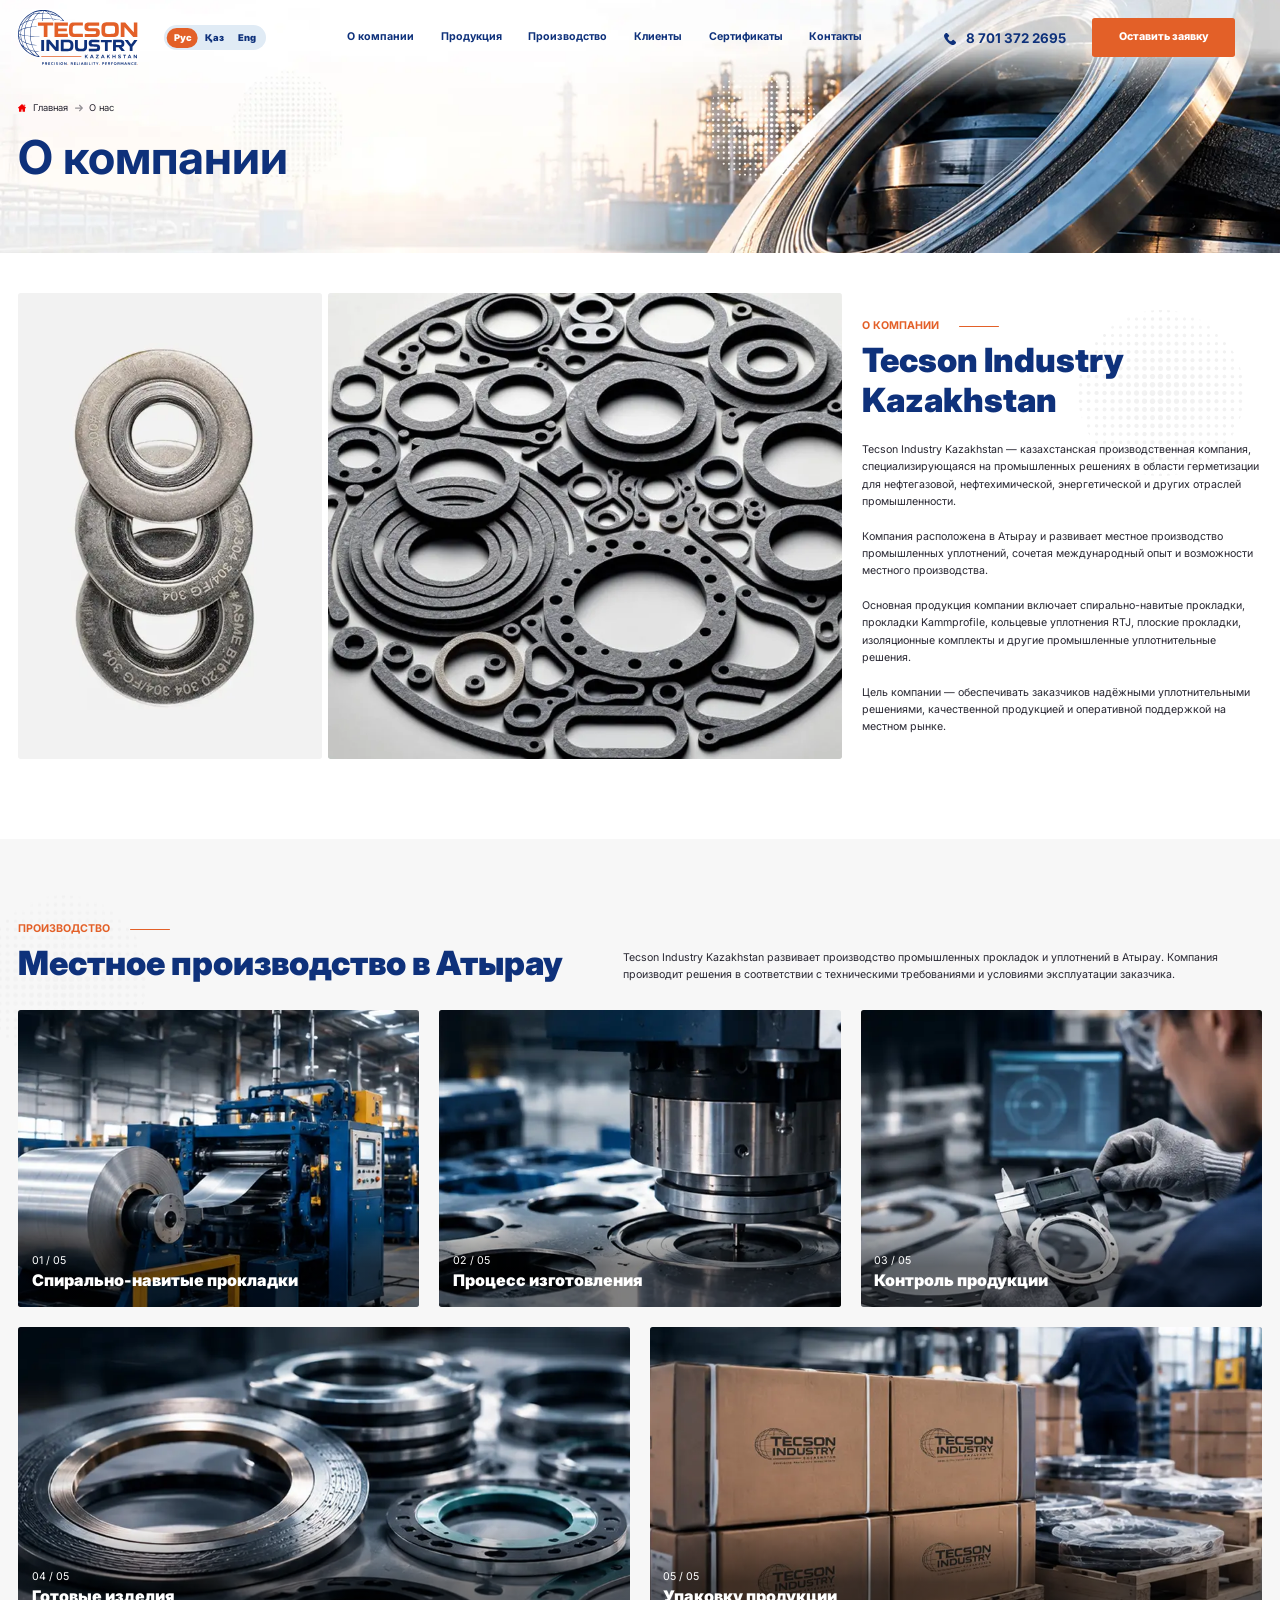
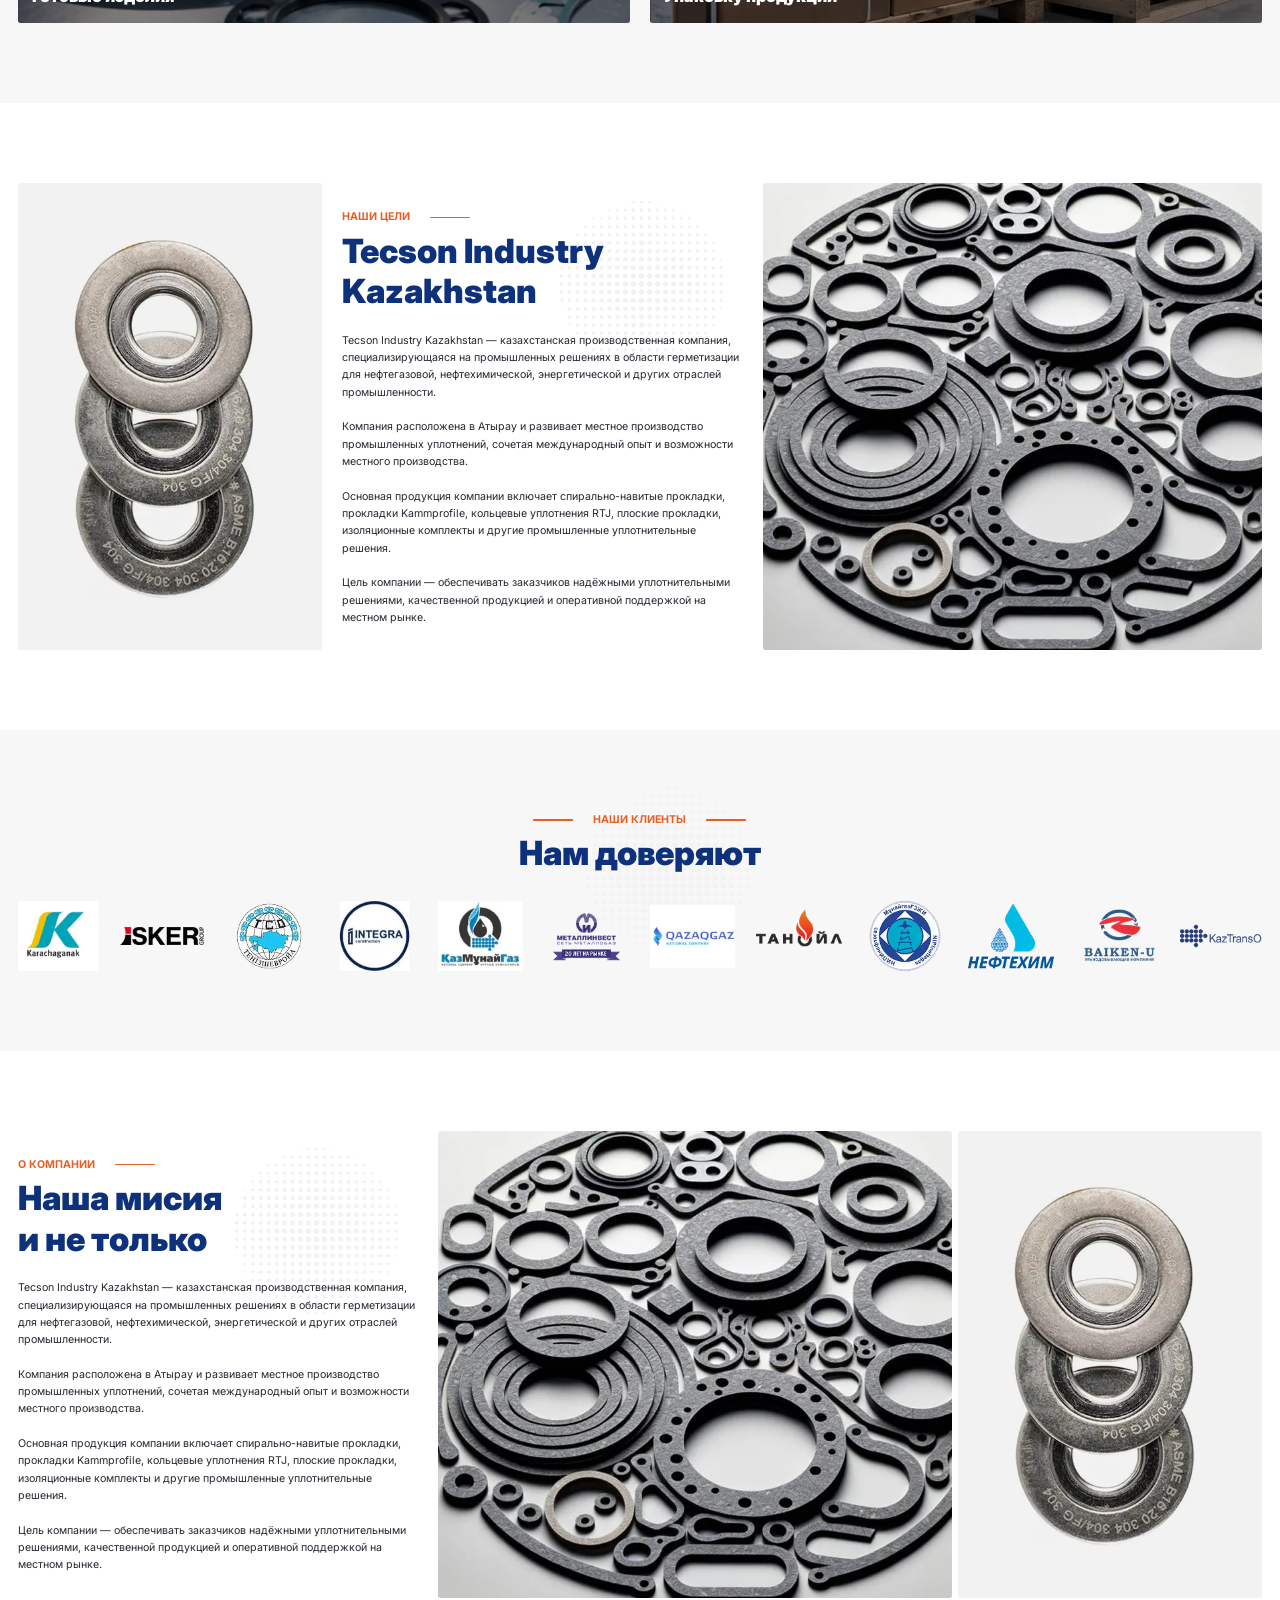
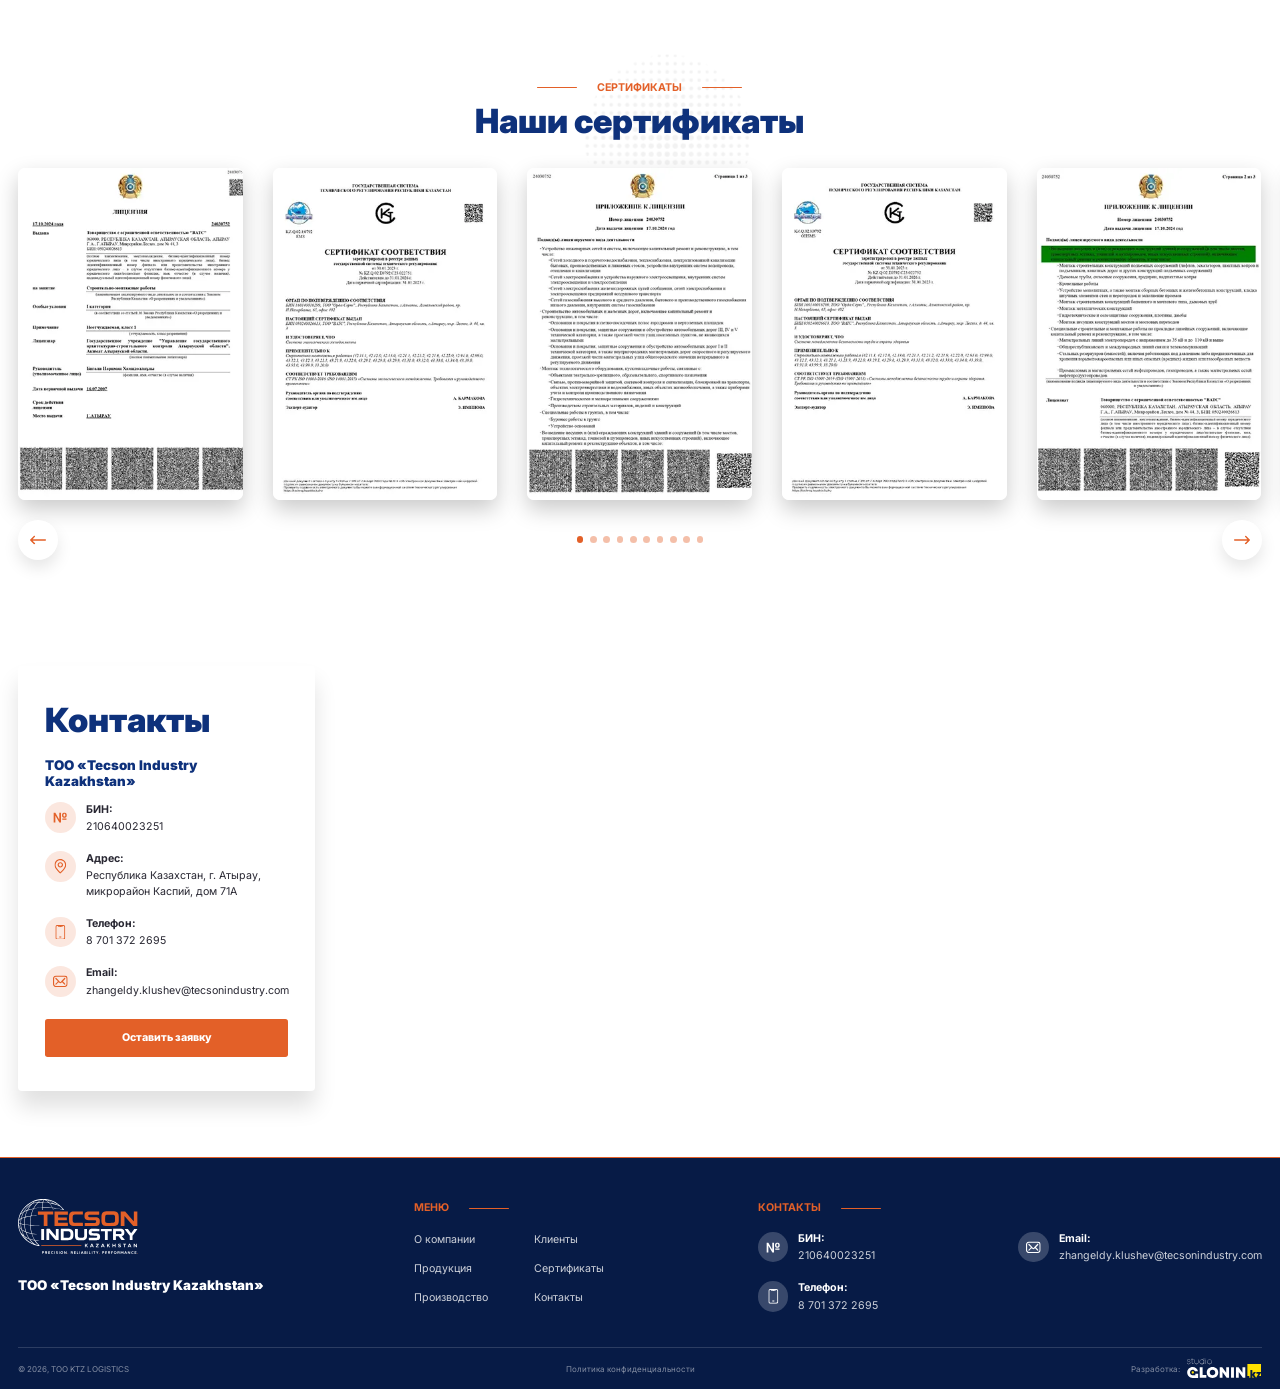
==== commit e0e11533: "Add files via upload" ====
--- a/about.html
+++ b/about.html
@@ -6,15 +6,16 @@
     <meta http-equiv="X-UA-Compatible" content="IE=edge">
     <meta name="viewport" content="width=device-width, initial-scale=1.0">
     <title>About</title>
+    <link rel="stylesheet" href="css/swiper.css">
+    <link rel="stylesheet" href="css/aos.css">
+    <link rel="stylesheet" href="css/fancybox.css">
+    <link rel="stylesheet" href="css/style.min.css">
+
     <link rel="preconnect" href="https://fonts.googleapis.com">
     <link rel="preconnect" href="https://fonts.gstatic.com" crossorigin>
     <link
         href="https://fonts.googleapis.com/css2?family=Inter:ital,opsz,wght@0,14..32,100..900;1,14..32,100..900&display=swap"
         rel="stylesheet">
-    <link rel="stylesheet" href="css/swiper.css">
-    <link rel="stylesheet" href="css/aos.css">
-    <link rel="stylesheet" href="css/fancybox.css">
-    <link rel="stylesheet" href="css/style.min.css">
 </head>
 
 <body>
@@ -22,14 +23,13 @@
     <header class="header">
         <div class="container">
             <div class="header__inner">
-                <div class="header__logo logo" data-aos="fade">
-                    <img src="images/logo.svg" alt="logo">
-                    <img src="images/logo-white.svg" alt="logo">
-                </div>
+                <a class="header__logo logo" href="#">
+                    <img src="images/logo.svg" alt="logo" data-aos="fade">
+                </a>
                 <div class="header__wrapper">
                     <div class="header__langs langs" data-aos="fade">
                         <ul class="langs__list">
-                            <li class="langs__item">
+                            <li class="langs__item langs__item--active">
                                 Рус
                             </li>
                             <li class="langs__item">
@@ -48,32 +48,27 @@
                         <ul class="menu__list">
                             <li class="menu__item">
                                 <a class="menu__link" href="#">
-                                    Главная
-                                </a>
-                            </li>
-                            <li class="menu__item">
-                                <a class="menu__link" href="#">
                                     О компании
                                 </a>
                             </li>
                             <li class="menu__item">
                                 <a class="menu__link" href="#">
-                                    Услуги
+                                    Продукция
                                 </a>
                             </li>
                             <li class="menu__item">
                                 <a class="menu__link" href="#">
-                                    Как мы работаем
+                                    Производство
                                 </a>
                             </li>
                             <li class="menu__item">
                                 <a class="menu__link" href="#">
-                                    Статьи
+                                    Клиенты
                                 </a>
                             </li>
                             <li class="menu__item">
                                 <a class="menu__link" href="#">
-                                    Кейсы
+                                    Сертификаты
                                 </a>
                             </li>
                             <li class="menu__item">
@@ -83,13 +78,36 @@
                             </li>
                         </ul>
                     </nav>
+                    <div class="header__box" data-aos="fade">
+                        <a class="header__phone header-phone" href="#">
+                            <div class="header-phone__icon">
+                                <svg width="18" height="18" viewBox="0 0 18 18" fill="none"
+                                    xmlns="http://www.w3.org/2000/svg">
+                                    <g clip-path="url(#clip0_5988_213742)">
+                                        <path
+                                            d="M17.51 13.2102L14.998 10.6982C14.1009 9.80111 12.5758 10.16 12.2169 11.3262C11.9478 12.1337 11.0507 12.5822 10.2433 12.4028C8.44901 11.9542 6.02677 9.62168 5.57821 7.73772C5.30907 6.93027 5.84734 6.03314 6.65476 5.76404C7.82102 5.40519 8.17987 3.88007 7.28275 2.98295L4.77079 0.470991C4.05309 -0.156997 2.97654 -0.156997 2.34855 0.470991L0.644012 2.17553C-1.06053 3.96978 0.823438 8.72455 5.03993 12.941C9.25642 17.1575 14.0112 19.1313 15.8054 17.337L17.51 15.6324C18.138 14.9147 18.138 13.8382 17.51 13.2102Z"
+                                            fill="#0E317B" />
+                                    </g>
+                                    <defs>
+                                        <clipPath id="clip0_5988_213742">
+                                            <rect width="18" height="18" fill="white" />
+                                        </clipPath>
+                                    </defs>
+                                </svg>
+                            </div>
+                            <span>
+                                8 701 372 2695
+                            </span>
+                        </a>
+                        <a class="header__link btn btn--orange" href="#">
+                            Оставить заявку
+                        </a>
+                    </div>
                 </div>
-                <div class="header__wrp" data-aos="fade">
-                    <div class="header__burger">
-                        <span></span>
-                        <span></span>
-                        <span></span>
-                    </div>
+                <div class="header__burger">
+                    <span></span>
+                    <span></span>
+                    <span></span>
                 </div>
             </div>
         </div>
@@ -99,27 +117,27 @@
         <div class="wrapper">
             <main class="main">
                 <section class="main__head head">
+                    <picture class="head__bg">
+                        <img src="images/head-bg.jpg" alt="img">
+                    </picture>
                     <div class="container">
                         <div class="head__inner">
-                            <picture class="head__bg">
-                                <img src="images/head-bg.jpg" alt="img">
-                            </picture>
                             <div class="head__breadcrumbs breadcrumbs" data-aos="fade-right">
                                 <ul class="breadcrumbs__list">
                                     <li class="breadcrumbs__item">
                                         <a class="breadcrumbs__link" href="#">
                                             <svg width="13" height="13" viewBox="0 0 13 13" fill="none"
                                                 xmlns="http://www.w3.org/2000/svg">
-                                                <g clip-path="url(#clip0_5903_257389)">
+                                                <g clip-path="url(#clip0_5988_171814)">
                                                     <path
                                                         d="M12.7817 5.81L6.949 0.495292C6.69298 0.261978 6.30692 0.262003 6.05101 0.495266L0.218309 5.81002C0.0132296 5.9969 -0.0545125 6.28483 0.0456788 6.54353C0.145895 6.80223 0.389899 6.96938 0.667342 6.96938H1.59892V12.2943C1.59892 12.5054 1.77011 12.6766 1.98123 12.6766H5.17826C5.38938 12.6766 5.56056 12.5055 5.56056 12.2943V9.06118H7.43952V12.2943C7.43952 12.5055 7.6107 12.6766 7.82182 12.6766H11.0187C11.2298 12.6766 11.401 12.5055 11.401 12.2943V6.96938H12.3328C12.6102 6.96938 12.8542 6.80221 12.9544 6.54353C13.0545 6.2848 12.9867 5.9969 12.7817 5.81Z"
-                                                        fill="#D6B17C" />
+                                                        fill="#F20000" />
                                                     <path
-                                                        d="M11.3014 1.08594H8.73389L11.6837 3.7681V1.46822C11.6837 1.2571 11.5125 1.08594 11.3014 1.08594Z"
-                                                        fill="#D6B17C" />
+                                                        d="M11.3018 1.08594H8.73438L11.6841 3.7681V1.46822C11.6841 1.2571 11.513 1.08594 11.3018 1.08594Z"
+                                                        fill="#F20000" />
                                                 </g>
                                                 <defs>
-                                                    <clipPath id="clip0_5903_257389">
+                                                    <clipPath id="clip0_5988_171814">
                                                         <rect width="13" height="13" fill="white" />
                                                     </clipPath>
                                                 </defs>
@@ -135,11 +153,11 @@
                                             <g opacity="0.5">
                                                 <path
                                                     d="M11.8082 6.46686L7.47455 10.8006C7.35085 10.9243 7.18597 10.9922 7.01017 10.9922C6.83417 10.9922 6.66939 10.9242 6.54569 10.8006L6.15223 10.407C6.02862 10.2835 5.96052 10.1185 5.96052 9.94264C5.96052 9.76683 6.02862 9.5963 6.15223 9.47279L8.6804 6.93905H0.648286C0.286143 6.93905 0 6.65554 0 6.2933V5.73692C0 5.37468 0.286143 5.06258 0.648286 5.06258H8.70908L6.15232 2.5147C6.02872 2.391 5.96062 2.23051 5.96062 2.05461C5.96062 1.8789 6.02872 1.71607 6.15232 1.59247L6.54578 1.20018C6.66949 1.07647 6.83427 1.00906 7.01027 1.00906C7.18607 1.00906 7.35095 1.07735 7.47465 1.20106L11.8083 5.53468C11.9323 5.65877 12.0005 5.82443 12 6.00052C12.0004 6.17721 11.9323 6.34296 11.8082 6.46686Z"
-                                                    fill="white" />
+                                                    fill="#282732" />
                                             </g>
                                         </svg>
                                         <span>
-                                            О компании
+                                            О нас
                                         </span>
                                     </li>
                                 </ul>
@@ -150,650 +168,754 @@
                         </div>
                     </div>
                 </section>
-                <section class="main__description description">
-                    <div class="container">
-                        <div class="description__inner">
-                            <div class="description__titling titling" data-aos="fade-right">
-                                <h2 class="titling__title">
-                                    Наша мисия
-                                </h2>
-                                <p class="titling__text">
-                                    Штат компании состоит из высококвалифицированного персонала, аттестованного по всем
-                                    видам работ в сфере градостроительной деятельности ,в области безопасности и охраны
-                                    труда, безопасных методов выполнения работ;
-                                    <br> <br>
-                                    Компания имеет обширное материально-техническое оснащение: современную
-                                    производственную базу, сертифицированное оборудование, средства измерения и
-                                    контроля, профессиональные инструменты, машины и механизмы.
-                                </p>
-                            </div>
-                            <picture class="description__img" data-aos="fade-up">
-                                <img src="images/description-img.jpg" alt="img">
-                            </picture>
-                        </div>
-                    </div>
-                </section>
-                <section class="main__about about" data-aos="fade-up">
+                <section class="main__about about">
                     <div class="container">
                         <div class="about__inner">
-                            <div class="about__titling titling titling--light" data-aos="fade-right">
+                            <div class="about__images" data-aos="zoom-in">
+                                <picture class="about__img">
+                                    <img src="images/about-img-1.jpg" alt="img">
+                                </picture>
+                                <picture class="about__img">
+                                    <img src="images/about-img-2.jpg" alt="img">
+                                </picture>
+                            </div>
+                            <div class="about__body">
+                                <div class="about__titling titling" data-aos="fade-right">
+                                    <picture class="titling__decor">
+                                        <img src="images/decor.png" alt="decor">
+                                    </picture>
+                                    <div class="titling__suptext">
+                                        О компании
+                                    </div>
+                                    <h2 class="titling__title">
+                                        Tecson Industry Kazakhstan
+                                    </h2>
+                                    <div class="about__images">
+                                        <picture class="about__img">
+                                            <img src="images/about-img-1.jpg" alt="img">
+                                        </picture>
+                                        <picture class="about__img">
+                                            <img src="images/about-img-2.jpg" alt="img">
+                                        </picture>
+                                    </div>
+                                    <p class="titling__text">
+                                        Tecson Industry Kazakhstan — казахстанская производственная компания,
+                                        специализирующаяся на промышленных решениях в области герметизации для
+                                        нефтегазовой,
+                                        нефтехимической, энергетической и других отраслей промышленности.
+                                        <br> <br>
+                                        Компания расположена в Атырау и развивает местное производство промышленных
+                                        уплотнений, сочетая международный опыт и возможности местного производства.
+                                        <br> <br>
+                                        Основная продукция компании включает спирально-навитые прокладки, прокладки
+                                        Kammprofile, кольцевые уплотнения RTJ, плоские прокладки, изоляционные комплекты
+                                        и
+                                        другие промышленные уплотнительные решения.
+                                        <br> <br>
+                                        Цель компании — обеспечивать заказчиков надёжными уплотнительными решениями,
+                                        качественной продукцией и оперативной поддержкой на местном рынке.
+                                    </p>
+
+                                </div>
+                            </div>
+                        </div>
+                    </div>
+                </section>
+                <section class="main__production production">
+                    <div class="container">
+                        <div class="production__titling titling" data-aos="fade">
+                            <picture class="titling__decor">
+                                <img src="images/decor.png" alt="decor">
+                            </picture>
+                            <div class="titling__wrapper">
+                                <div class="titling__suptext">
+                                    Производство
+                                </div>
                                 <h2 class="titling__title">
-                                    О нас
+                                    Местное производство в Атырау
                                 </h2>
-                                <p class="titling__text">
-                                    Наша компания оказывает логистические услуги высокого качества уже более 12 лет. Мы
-                                    постоянно совершенствуем свою работу и стремимся быть лучшими в своей сфере. <br>
-                                    Основная миссия нашей компании – это служение. Служение всем участникам процесса,
-                                    начиная от клиентов и заканчивая конечным потребителем. Наша задача сделать
-                                    перевозку
-                                    взаимовыгодной по всей логистической цепочке, и чтобы каждый участник процесса мог
-                                    удовлетворить свои интересы.
-                                    <br> <br>
-                                    Благодаря нашему опыту и четко выстроенной работе, Вы сможете глубоко заниматься
-                                    развитием своего дела, а все вопросы по <br>
-                                    доставке Ваших грузов мы возьмем на себя. <br>
-                                    Ваши возможности и наши ресурсы залог успешного сотрудничества!
-                                </p>
-                            </div>
-                            <picture class="about__bg">
-                                <img src="images/about-bg.jpg" alt="bg">
+                            </div>
+                            <p class="titling__text">
+                                Tecson Industry Kazakhstan развивает производство промышленных прокладок и
+                                уплотнений в
+                                Атырау. Компания производит решения в соответствии с техническими требованиями и
+                                условиями
+                                эксплуатации заказчика.
+                            </p>
+                        </div>
+                        <div class="production__items">
+                            <a class="production__item production-item" href="#" data-aos="zoom-in">
+                                <picture class="production-item__img">
+                                    <img src="images/production-img-1.jpg" alt="img">
+                                </picture>
+                                <div class="production-item__digits">
+                                    01 / 05
+                                </div>
+                                <h5 class="production-item__title">
+                                    Спирально-навитые прокладки
+                                </h5>
+                            </a>
+                            <a class="production__item production-item" href="#" data-aos="zoom-in">
+                                <picture class="production-item__img">
+                                    <img src="images/production-img-2.jpg" alt="img">
+                                </picture>
+                                <div class="production-item__digits">
+                                    02 / 05
+                                </div>
+                                <h5 class="production-item__title">
+                                    Процесс изготовления
+                                </h5>
+                            </a>
+                            <a class="production__item production-item" href="#" data-aos="zoom-in">
+                                <picture class="production-item__img">
+                                    <img src="images/production-img-3.jpg" alt="img">
+                                </picture>
+                                <div class="production-item__digits">
+                                    03 / 05
+                                </div>
+                                <h5 class="production-item__title">
+                                    Контроль продукции
+                                </h5>
+                            </a>
+                            <a class="production__item production-item" href="#" data-aos="zoom-in">
+                                <picture class="production-item__img">
+                                    <img src="images/production-img-4.jpg" alt="img">
+                                </picture>
+                                <div class="production-item__digits">
+                                    04 / 05
+                                </div>
+                                <h5 class="production-item__title">
+                                    Готовые изделия
+                                </h5>
+                            </a>
+                            <a class="production__item production-item" href="#" data-aos="zoom-in">
+                                <picture class="production-item__img">
+                                    <img src="images/production-img-5.jpg" alt="img">
+                                </picture>
+                                <div class="production-item__digits">
+                                    05 / 05
+                                </div>
+                                <h5 class="production-item__title">
+                                    Упаковку продукции
+                                </h5>
+                            </a>
+                        </div>
+                    </div>
+                </section>
+                <section class="main__about about about--third">
+                    <div class="container">
+                        <div class="about__inner">
+                            <div class="about__images" data-aos="zoom-in">
+                                <picture class="about__img">
+                                    <img src="images/about-img-1.jpg" alt="img">
+                                </picture>
+                            </div>
+                            <div class="about__body">
+                                <div class="about__titling titling" data-aos="fade-right">
+                                    <picture class="titling__decor">
+                                        <img src="images/decor.png" alt="decor">
+                                    </picture>
+                                    <div class="titling__suptext">
+                                        Наши цели
+                                    </div>
+                                    <h2 class="titling__title">
+                                        Tecson Industry Kazakhstan
+                                    </h2>
+                                    <div class="about__images">
+                                        <picture class="about__img">
+                                            <img src="images/about-img-1.jpg" alt="img">
+                                        </picture>
+                                        <picture class="about__img">
+                                            <img src="images/about-img-2.jpg" alt="img">
+                                        </picture>
+                                    </div>
+                                    <p class="titling__text">
+                                        Tecson Industry Kazakhstan — казахстанская производственная компания,
+                                        специализирующаяся на промышленных решениях в области герметизации для
+                                        нефтегазовой, нефтехимической, энергетической и других отраслей промышленности.
+                                        <br> <br>
+                                        Компания расположена в Атырау и развивает местное производство промышленных
+                                        уплотнений, сочетая международный опыт и возможности местного производства.
+                                        <br> <br>
+                                        Основная продукция компании включает спирально-навитые прокладки, прокладки
+                                        Kammprofile, кольцевые уплотнения RTJ, плоские прокладки, изоляционные комплекты
+                                        и другие промышленные уплотнительные решения.
+                                        <br> <br>
+                                        Цель компании — обеспечивать заказчиков надёжными уплотнительными решениями,
+                                        качественной продукцией и оперативной поддержкой на местном рынке.
+                                    </p>
+                                </div>
+                            </div>
+                            <div class="about__images" data-aos="zoom-in">
+                                <picture class="about__img">
+                                    <img src="images/about-img-2.jpg" alt="img">
+                                </picture>
+                            </div>
+                        </div>
+                    </div>
+                </section>
+                <section class="main__clients clients">
+                    <div class="container">
+                        <div class="clients__titling titling titling--centered" data-aos="fade-up">
+                            <picture class="titling__decor">
+                                <img src="images/decor.png" alt="decor">
                             </picture>
-                            <div class="about__digits digits">
-                                <ul class="digits__list">
-                                    <li class="digits__item" data-aos="zoom-in" data-aos-delay="250">
-                                        <div class="digits__digit">
-                                            7 лет
-                                        </div>
-                                        <div class="digits__text">
-                                            на рынке
-                                        </div>
-                                    </li>
-                                    <li class="digits__item" data-aos="zoom-in" data-aos-delay="500">
-                                        <div class="digits__digit">
-                                            25
-                                        </div>
-                                        <div class="digits__text">
-                                            менеджеров
-                                            в команде
-                                        </div>
-                                    </li>
-                                    <li class="digits__item" data-aos="zoom-in" data-aos-delay="750">
-                                        <div class="digits__digit">
-                                            35
-                                        </div>
-                                        <div class="digits__text">
-                                            единиц техники
-                                            в автопарке
-                                        </div>
-                                    </li>
-                                    <li class="digits__item" data-aos="zoom-in" data-aos-delay="1000">
-                                        <div class="digits__digit">
-                                            600т
-                                        </div>
-                                        <div class="digits__text">
-                                            груза отправляется -ежемесячно
-                                        </div>
-                                    </li>
-                                </ul>
+                            <div class="titling__suptext">
+                                Наши клиенты
+                            </div>
+                            <h2 class="titling__title">
+                                Нам доверяют
+                            </h2>
+                        </div>
+                        <div class="clients__inner">
+                            <div class="clients__swiper swiper" data-aos="fade-up">
+                                <div class="swiper-wrapper">
+                                    <div class="swiper-slide">
+                                        <div class="clients__client client">
+                                            <picture class="client__img">
+                                                <img src="images/client-img-1.png" alt="client">
+                                            </picture>
+                                        </div>
+                                    </div>
+                                    <div class="swiper-slide">
+                                        <div class="clients__client client">
+                                            <picture class="client__img">
+                                                <img src="images/client-img-2.png" alt="client">
+                                            </picture>
+                                        </div>
+                                    </div>
+                                    <div class="swiper-slide">
+                                        <div class="clients__client client">
+                                            <picture class="client__img">
+                                                <img src="images/client-img-3.png" alt="client">
+                                            </picture>
+                                        </div>
+                                    </div>
+                                    <div class="swiper-slide">
+                                        <div class="clients__client client">
+                                            <picture class="client__img">
+                                                <img src="images/client-img-4.png" alt="client">
+                                            </picture>
+                                        </div>
+                                    </div>
+                                    <div class="swiper-slide">
+                                        <div class="clients__client client">
+                                            <picture class="client__img">
+                                                <img src="images/client-img-5.png" alt="client">
+                                            </picture>
+                                        </div>
+                                    </div>
+                                    <div class="swiper-slide">
+                                        <div class="clients__client client">
+                                            <picture class="client__img">
+                                                <img src="images/client-img-6.png" alt="client">
+                                            </picture>
+                                        </div>
+                                    </div>
+                                    <div class="swiper-slide">
+                                        <div class="clients__client client">
+                                            <picture class="client__img">
+                                                <img src="images/client-img-7.png" alt="client">
+                                            </picture>
+                                        </div>
+                                    </div>
+                                    <div class="swiper-slide">
+                                        <div class="clients__client client">
+                                            <picture class="client__img">
+                                                <img src="images/client-img-8.png" alt="client">
+                                            </picture>
+                                        </div>
+                                    </div>
+                                    <div class="swiper-slide">
+                                        <div class="clients__client client">
+                                            <picture class="client__img">
+                                                <img src="images/client-img-9.png" alt="client">
+                                            </picture>
+                                        </div>
+                                    </div>
+                                    <div class="swiper-slide">
+                                        <div class="clients__client client">
+                                            <picture class="client__img">
+                                                <img src="images/client-img-10.png" alt="client">
+                                            </picture>
+                                        </div>
+                                    </div>
+                                    <div class="swiper-slide">
+                                        <div class="clients__client client">
+                                            <picture class="client__img">
+                                                <img src="images/client-img-11.png" alt="client">
+                                            </picture>
+                                        </div>
+                                    </div>
+                                    <div class="swiper-slide">
+                                        <div class="clients__client client">
+                                            <picture class="client__img">
+                                                <img src="images/client-img-12.png" alt="client">
+                                            </picture>
+                                        </div>
+                                    </div>
+                                    <div class="swiper-slide">
+                                        <div class="clients__client client">
+                                            <picture class="client__img">
+                                                <img src="images/client-img-1.png" alt="client">
+                                            </picture>
+                                        </div>
+                                    </div>
+                                    <div class="swiper-slide">
+                                        <div class="clients__client client">
+                                            <picture class="client__img">
+                                                <img src="images/client-img-2.png" alt="client">
+                                            </picture>
+                                        </div>
+                                    </div>
+                                    <div class="swiper-slide">
+                                        <div class="clients__client client">
+                                            <picture class="client__img">
+                                                <img src="images/client-img-3.png" alt="client">
+                                            </picture>
+                                        </div>
+                                    </div>
+                                    <div class="swiper-slide">
+                                        <div class="clients__client client">
+                                            <picture class="client__img">
+                                                <img src="images/client-img-4.png" alt="client">
+                                            </picture>
+                                        </div>
+                                    </div>
+                                    <div class="swiper-slide">
+                                        <div class="clients__client client">
+                                            <picture class="client__img">
+                                                <img src="images/client-img-5.png" alt="client">
+                                            </picture>
+                                        </div>
+                                    </div>
+                                    <div class="swiper-slide">
+                                        <div class="clients__client client">
+                                            <picture class="client__img">
+                                                <img src="images/client-img-6.png" alt="client">
+                                            </picture>
+                                        </div>
+                                    </div>
+                                    <div class="swiper-slide">
+                                        <div class="clients__client client">
+                                            <picture class="client__img">
+                                                <img src="images/client-img-7.png" alt="client">
+                                            </picture>
+                                        </div>
+                                    </div>
+                                    <div class="swiper-slide">
+                                        <div class="clients__client client">
+                                            <picture class="client__img">
+                                                <img src="images/client-img-8.png" alt="client">
+                                            </picture>
+                                        </div>
+                                    </div>
+                                    <div class="swiper-slide">
+                                        <div class="clients__client client">
+                                            <picture class="client__img">
+                                                <img src="images/client-img-9.png" alt="client">
+                                            </picture>
+                                        </div>
+                                    </div>
+                                    <div class="swiper-slide">
+                                        <div class="clients__client client">
+                                            <picture class="client__img">
+                                                <img src="images/client-img-10.png" alt="client">
+                                            </picture>
+                                        </div>
+                                    </div>
+                                    <div class="swiper-slide">
+                                        <div class="clients__client client">
+                                            <picture class="client__img">
+                                                <img src="images/client-img-11.png" alt="client">
+                                            </picture>
+                                        </div>
+                                    </div>
+                                    <div class="swiper-slide">
+                                        <div class="clients__client client">
+                                            <picture class="client__img">
+                                                <img src="images/client-img-12.png" alt="client">
+                                            </picture>
+                                        </div>
+                                    </div>
+                                </div>
                             </div>
                         </div>
                     </div>
                 </section>
-                <section class="main__advantages advantages">
+                <section class="main__about about about--right">
                     <div class="container">
-                        <div class="advantages__titling titling" data-aos="fade-right">
+                        <div class="about__inner">
+                            <div class="about__body">
+                                <div class="about__titling titling" data-aos="fade-right">
+                                    <picture class="titling__decor">
+                                        <img src="images/decor.png" alt="decor">
+                                    </picture>
+                                    <div class="titling__suptext">
+                                        О компании
+                                    </div>
+                                    <h2 class="titling__title">
+                                        Наша мисия <br>
+                                        и не только
+                                    </h2>
+                                    <div class="about__images">
+                                        <picture class="about__img">
+                                            <img src="images/about-img-2.jpg" alt="img">
+                                        </picture>
+                                        <picture class="about__img">
+                                            <img src="images/about-img-1.jpg" alt="img">
+                                        </picture>
+                                    </div>
+                                    <p class="titling__text">
+                                        Tecson Industry Kazakhstan — казахстанская производственная компания,
+                                        специализирующаяся на промышленных решениях в области герметизации для
+                                        нефтегазовой, нефтехимической, энергетической и других отраслей промышленности.
+                                        <br> <br>
+                                        Компания расположена в Атырау и развивает местное производство промышленных
+                                        уплотнений, сочетая международный опыт и возможности местного производства.
+                                        <br> <br>
+                                        Основная продукция компании включает спирально-навитые прокладки, прокладки
+                                        Kammprofile, кольцевые уплотнения RTJ, плоские прокладки, изоляционные комплекты
+                                        и другие промышленные уплотнительные решения.
+                                        <br> <br>
+                                        Цель компании — обеспечивать заказчиков надёжными уплотнительными решениями,
+                                        качественной продукцией и оперативной поддержкой на местном рынке.
+                                    </p>
+                                </div>
+                            </div>
+                            <div class="about__images" data-aos="zoom-in">
+                                <picture class="about__img">
+                                    <img src="images/about-img-2.jpg" alt="img">
+                                </picture>
+                                <picture class="about__img">
+                                    <img src="images/about-img-1.jpg" alt="img">
+                                </picture>
+                            </div>
+                        </div>
+                    </div>
+                </section>
+                <section class="main__certificates certificates">
+                    <div class="container">
+                        <div class="clients__titling titling titling--centered" data-aos="fade-up">
+                            <picture class="titling__decor">
+                                <img src="images/decor.png" alt="decor">
+                            </picture>
+                            <div class="titling__suptext">
+                                Сертификаты
+                            </div>
                             <h2 class="titling__title">
-                                Наши преимущества
+                                Наши сертификаты
                             </h2>
                         </div>
-                        <div class="advantages__items">
-                            <div class="advantages__item advantages-item" data-aos="zoom-in">
-                                <div class="advantages-item__head">
-                                    <h5 class="advantages-item__title">
-                                        Оперативность
-                                    </h5>
-                                    <picture class="advantages-item__icon">
-                                        <img src="images/advantages-icon-1.svg" alt="icon">
-                                    </picture>
-                                </div>
-                                <ul class="advantages-item__list">
-                                    <li class="advantages-item__point">
-                                        Быстрая обработка заявки
-                                    </li>
-                                    <li class="advantages-item__point">
-                                        Расчет маршрута в течение 5 минут
-                                    </li>
-                                    <li class="advantages-item__point">
-                                        Поставка транспортного средства от 2-х до 24 часов
-                                    </li>
-                                </ul>
-                            </div>
-                            <div class="advantages__item advantages-item" data-aos="zoom-in" data-aos-delay="250">
-                                <div class="advantages-item__head">
-                                    <h5 class="advantages-item__title">
-                                        Гарантия
-                                    </h5>
-                                    <picture class="advantages-item__icon">
-                                        <img src="images/advantages-icon-2.svg" alt="icon">
-                                    </picture>
-                                </div>
-                                <ul class="advantages-item__list">
-                                    <li class="advantages-item__point">
-                                        Контроль доставки груза на всем пути следования
-                                    </li>
-                                    <li class="advantages-item__point">
-                                        Гарантия своевременной доставки груза
-                                    </li>
-                                    <li class="advantages-item__point">
-                                        На связи с заказчиком 24 часа в сутки
-                                    </li>
-                                </ul>
-                            </div>
-                            <div class="advantages__item advantages-item" data-aos="zoom-in" data-aos-delay="500">
-                                <div class="advantages-item__head">
-                                    <h5 class="advantages-item__title">
-                                        Профессионализм
-                                    </h5>
-                                    <picture class="advantages-item__icon">
-                                        <img src="images/advantages-icon-3.svg" alt="icon">
-                                    </picture>
-                                </div>
-                                <ul class="advantages-item__list">
-                                    <li class="advantages-item__point">
-                                        Полная материальная ответственность за сохранность груза
-                                    </li>
-                                    <li class="advantages-item__point">
-                                        Готовые решения в форс - мажорных ситуациях
-                                    </li>
-                                    <li class="advantages-item__point">
-                                        Четкая, своевременная работа с документами. Белая бухгалтерия
-                                    </li>
-                                </ul>
+                        <div class="certificates__swiper swiper" data-aos="fade-up">
+                            <div class="swiper-wrapper">
+                                <div class="certificates__slide swiper-slide">
+                                    <a class="certificates__view" href="images/certificates-img-1.jpg"
+                                        data-fancybox="certificates">
+                                        <picture class="certificates__img">
+                                            <img src="images/certificates-img-1.jpg" alt="img">
+                                        </picture>
+                                    </a>
+                                </div>
+                                <div class="certificates__slide swiper-slide">
+                                    <a class="certificates__view" href="images/certificates-img-1.jpg"
+                                        data-fancybox="certificates">
+                                        <picture class="certificates__img">
+                                            <img src="images/certificates-img-2.jpg" alt="img">
+                                        </picture>
+                                    </a>
+                                </div>
+                                <div class="certificates__slide swiper-slide">
+                                    <a class="certificates__view" href="images/certificates-img-1.jpg"
+                                        data-fancybox="certificates">
+                                        <picture class="certificates__img">
+                                            <img src="images/certificates-img-3.jpg" alt="img">
+                                        </picture>
+                                    </a>
+                                </div>
+                                <div class="certificates__slide swiper-slide">
+                                    <a class="certificates__view" href="images/certificates-img-1.jpg"
+                                        data-fancybox="certificates">
+                                        <picture class="certificates__img">
+                                            <img src="images/certificates-img-4.jpg" alt="img">
+                                        </picture>
+                                    </a>
+                                </div>
+                                <div class="certificates__slide swiper-slide">
+                                    <a class="certificates__view" href="images/certificates-img-1.jpg"
+                                        data-fancybox="certificates">
+                                        <picture class="certificates__img">
+                                            <img src="images/certificates-img-5.jpg" alt="img">
+                                        </picture>
+                                    </a>
+                                </div>
+                                <div class="certificates__slide swiper-slide">
+                                    <a class="certificates__view" href="images/certificates-img-1.jpg"
+                                        data-fancybox="certificates">
+                                        <picture class="certificates__img">
+                                            <img src="images/certificates-img-1.jpg" alt="img">
+                                        </picture>
+                                    </a>
+                                </div>
+                                <div class="certificates__slide swiper-slide">
+                                    <a class="certificates__view" href="images/certificates-img-1.jpg"
+                                        data-fancybox="certificates">
+                                        <picture class="certificates__img">
+                                            <img src="images/certificates-img-2.jpg" alt="img">
+                                        </picture>
+                                    </a>
+                                </div>
+                                <div class="certificates__slide swiper-slide">
+                                    <a class="certificates__view" href="images/certificates-img-1.jpg"
+                                        data-fancybox="certificates">
+                                        <picture class="certificates__img">
+                                            <img src="images/certificates-img-3.jpg" alt="img">
+                                        </picture>
+                                    </a>
+                                </div>
+                                <div class="certificates__slide swiper-slide">
+                                    <a class="certificates__view" href="images/certificates-img-1.jpg"
+                                        data-fancybox="certificates">
+                                        <picture class="certificates__img">
+                                            <img src="images/certificates-img-4.jpg" alt="img">
+                                        </picture>
+                                    </a>
+                                </div>
+                                <div class="certificates__slide swiper-slide">
+                                    <a class="certificates__view" href="images/certificates-img-1.jpg"
+                                        data-fancybox="certificates">
+                                        <picture class="certificates__img">
+                                            <img src="images/certificates-img-5.jpg" alt="img">
+                                        </picture>
+                                    </a>
+                                </div>
+                            </div>
+                            <div class="certificates__navigation navigation">
+                                <div class="navigation__arrow arrow arrow-certificates--prev">
+                                    <svg width="24" height="24" viewBox="0 0 24 24" fill="none"
+                                        xmlns="http://www.w3.org/2000/svg">
+                                        <g clip-path="url(#clip0_5988_214599)">
+                                            <g clip-path="url(#clip1_5988_214599)">
+                                                <path
+                                                    d="M3.83913 10.8854C3.92499 10.8854 4.01494 10.8854 4.1008 10.8854C10.2991 10.8895 16.5015 10.8936 22.6998 10.8977C22.8797 10.8977 23.0718 10.9059 23.2436 10.955C23.726 11.094 24.0408 11.5805 23.9959 12.067C23.9468 12.5781 23.5625 12.9911 23.0596 13.0565C22.9165 13.0728 22.7734 13.0728 22.6303 13.0728C16.4524 13.0688 10.2705 13.0647 4.09262 13.0606C3.99449 13.0606 3.89637 13.0606 3.79824 13.0606C3.79415 13.0769 3.78598 13.0974 3.78189 13.1137C3.83504 13.171 3.88819 13.2282 3.94134 13.2854C5.06979 14.4139 6.19824 15.5383 7.3226 16.6708C7.8623 17.2146 7.76008 17.9873 7.11409 18.3921C6.67661 18.666 6.18598 18.6088 5.79347 18.2163C4.95531 17.3863 4.12533 16.5522 3.29126 15.7182C2.33044 14.7614 1.37371 13.8047 0.412893 12.8439C-0.147243 12.2837 -0.143154 11.6705 0.421071 11.1103C2.18734 9.35223 3.94952 7.59414 5.7117 5.82787C6.06741 5.47216 6.47218 5.32906 6.95463 5.51713C7.69058 5.80742 7.88274 6.70691 7.32669 7.2834C6.66843 7.9662 5.99381 8.62855 5.32329 9.29908C4.86128 9.76109 4.39926 10.2231 3.93725 10.6892C3.89228 10.7342 3.85139 10.7832 3.80642 10.8323C3.82277 10.8487 3.83095 10.8691 3.83913 10.8854Z"
+                                                    fill="#E36028" />
+                                            </g>
+                                        </g>
+                                        <defs>
+                                            <clipPath id="clip0_5988_214599">
+                                                <rect width="24" height="24" fill="white"
+                                                    transform="translate(24 1.04907e-06) rotate(90)" />
+                                            </clipPath>
+                                            <clipPath id="clip1_5988_214599">
+                                                <rect width="13.1285" height="24" fill="white"
+                                                    transform="translate(24 5.43555) rotate(90)" />
+                                            </clipPath>
+                                        </defs>
+                                    </svg>
+                                </div>
+                                <div class="navigation__pagination pagination pagination--certificates"></div>
+                                <div class="navigation__arrow arrow arrow-certificates--next">
+                                    <svg width="24" height="24" viewBox="0 0 24 24" fill="none"
+                                        xmlns="http://www.w3.org/2000/svg">
+                                        <g clip-path="url(#clip0_5988_214646)">
+                                            <g clip-path="url(#clip1_5988_214646)">
+                                                <path
+                                                    d="M20.1608 10.8854C20.0749 10.8854 19.9849 10.8854 19.8991 10.8854C13.7008 10.8895 7.4984 10.8936 1.3001 10.8977C1.1202 10.8977 0.928041 10.9059 0.75632 10.955C0.273867 11.094 -0.0409538 11.5805 0.00402063 12.067C0.0530837 12.5781 0.437411 12.9911 0.940307 13.0565C1.08341 13.0728 1.22651 13.0728 1.36961 13.0728C7.54746 13.0688 13.7294 13.0647 19.9073 13.0606C20.0054 13.0606 20.1035 13.0606 20.2016 13.0606C20.2057 13.0769 20.2139 13.0974 20.218 13.1137C20.1648 13.171 20.1117 13.2282 20.0585 13.2854C18.9301 14.4139 17.8016 15.5383 16.6773 16.6708C16.1376 17.2146 16.2398 17.9873 16.8858 18.3921C17.3233 18.666 17.8139 18.6088 18.2064 18.2163C19.0446 17.3863 19.8745 16.5522 20.7086 15.7182C21.6694 14.7614 22.6262 13.8047 23.587 12.8439C24.1471 12.2837 24.143 11.6705 23.5788 11.1103C21.8125 9.35223 20.0504 7.59414 18.2882 5.82787C17.9325 5.47216 17.5277 5.32906 17.0452 5.51713C16.3093 5.80742 16.1171 6.70691 16.6732 7.2834C17.3314 7.9662 18.0061 8.62855 18.6766 9.29908C19.1386 9.76109 19.6006 10.2231 20.0626 10.6892C20.1076 10.7342 20.1485 10.7832 20.1935 10.8323C20.1771 10.8487 20.1689 10.8691 20.1608 10.8854Z"
+                                                    fill="#E36028" />
+                                            </g>
+                                        </g>
+                                        <defs>
+                                            <clipPath id="clip0_5988_214646">
+                                                <rect width="24" height="24" fill="white"
+                                                    transform="matrix(4.37114e-08 1 1 -4.37114e-08 0 1.04907e-06)" />
+                                            </clipPath>
+                                            <clipPath id="clip1_5988_214646">
+                                                <rect width="13.1285" height="24" fill="white"
+                                                    transform="matrix(4.37114e-08 1 1 -4.37114e-08 0 5.43555)" />
+                                            </clipPath>
+                                        </defs>
+                                    </svg>
+                                </div>
                             </div>
                         </div>
                     </div>
                 </section>
-                <section class="main__certificates certificates" data-aos="fade-up">
+                <div class="main__popup popup popup--application" aria-hidden="true">
+                    <div class="popup__wrapper">
+                        <div class="popup__inner">
+                            <button class="popup__close" type="button" aria-label="Закрыть">
+                                <svg viewBox="0 0 20 20" fill="none" aria-hidden="true"
+                                    xmlns="http://www.w3.org/2000/svg">
+                                    <path d="M2 2L18 18M18 2L2 18" stroke="currentColor" stroke-width="2"
+                                        stroke-linecap="round" />
+                                </svg>
+                            </button>
+                    <section class="application">
+                        <picture class="application__bg">
+                            <img src="images/application-bg.jpg" alt="bg">
+                        </picture>
+                        <div class="application__inner">
+                            <div class="application__body">
+                                <div class="application__titling titling titling--white">
+                                    <div class="titling__suptext">
+                                        Остались вопросы?
+                                    </div>
+                                    <h1 class="titling__title">
+                                        Оставьте заявку
+                                    </h1>
+                                    <p class="titling__text">
+                                        Укажите контактные данные и кратко опишите необходимую продукцию. Представитель
+                                        компании свяжется с вами для уточнения деталей.
+                                    </p>
+                                </div>
+                            </div>
+                            <form class="application__form form" action="#" method="post">
+                                <div class="form__inner">
+                                    <input class="form__input" type="text" placeholder="Имя">
+                                    <input class="form__input" type="tel" placeholder="Номер телефона">
+                                    <input class="form__input" type="text" placeholder="Название компании">
+                                    <input class="form__input" type="text" placeholder="Комментарий">
+                                </div>
+                                <button class="form__button btn btn--orange" type="submit">Оставить заявку</button>
+                            </form>
+                        </div>
+                    </section>
+                        </div>
+                    </div>
+                </div>
+                <section class="main__contacts contacts">
                     <div class="container">
-                        <div class="certificates__inner">
-                            <div class="certificates__titling titling titling--white" data-aos="fade-right">
-                                <h2 class="titling__title">
-                                    Сертификаты
+                        <div class="contacts__inner">
+                            <div class="contacts__body" data-aos="fade-right">
+                                <h2 class="contacts__title">
+                                    Контакты
                                 </h2>
-                            </div>
-                            <picture class="certificates__bg">
-                                <img src="images/certificates-bg.jpg" alt="bg">
+                                <div class="contacts__subtitle">
+                                    ТОО «Tecson Industry Kazakhstan»
+                                </div>
+                                <div class="contacts__connections connections">
+                                    <ul class="connections__list">
+                                        <li class="connections__item">
+                                            <div class="connections__icon">
+                                                <svg width="22" height="22" viewBox="0 0 22 22" fill="none"
+                                                    xmlns="http://www.w3.org/2000/svg">
+                                                    <path
+                                                        d="M1 18.7372V4.19176H3.5071L9.34517 14.1989H9.46591V4.19176H12.0014V18.7372H9.52983L3.67045 8.76562H3.54972V18.7372H1ZM13.9474 14.4901V12.8494H20.2259V14.4901H13.9474ZM17.0795 11.6705C16.3646 11.6705 15.7443 11.5166 15.2188 11.2088C14.6979 10.901 14.2955 10.482 14.0114 9.9517C13.7273 9.4214 13.5852 8.82008 13.5852 8.14773V7.52273C13.5852 6.85511 13.7273 6.25616 14.0114 5.72585C14.2955 5.19081 14.6979 4.76941 15.2188 4.46165C15.7396 4.15388 16.3551 4 17.0653 4C17.785 4 18.4029 4.15388 18.919 4.46165C19.4399 4.76941 19.84 5.19081 20.1193 5.72585C20.4034 6.25616 20.5455 6.85511 20.5455 7.52273V8.14773C20.5455 8.81534 20.4058 9.4143 20.1264 9.9446C19.8518 10.4749 19.4541 10.8963 18.9332 11.2088C18.4171 11.5166 17.7992 11.6705 17.0795 11.6705ZM17.0795 9.90909C17.5294 9.90909 17.8774 9.75047 18.1236 9.43324C18.3745 9.11127 18.5 8.68277 18.5 8.14773V7.52273C18.5 6.99242 18.3769 6.57102 18.1307 6.25852C17.8845 5.94602 17.5294 5.78977 17.0653 5.78977C16.6061 5.78977 16.2533 5.94602 16.0071 6.25852C15.7656 6.57102 15.6449 6.99242 15.6449 7.52273V8.14773C15.6449 8.68277 15.768 9.11127 16.0142 9.43324C16.2604 9.75047 16.6155 9.90909 17.0795 9.90909Z"
+                                                        fill="#E36028" />
+                                                </svg>
+                                            </div>
+                                            <div class="connections__box">
+                                                <div class="connections__suptext">
+                                                    БИН:
+                                                </div>
+                                                <div class="connections__text">
+                                                    210640023251
+                                                </div>
+                                            </div>
+                                        </li>
+                                        <li class="connections__item">
+                                            <div class="connections__icon">
+                                                <svg width="22" height="22" viewBox="0 0 22 22" fill="none"
+                                                    xmlns="http://www.w3.org/2000/svg">
+                                                    <g clip-path="url(#clip0_5988_184459)">
+                                                        <path
+                                                            d="M10.9721 22.0001C10.1822 21.2918 9.38376 20.6093 8.62395 19.8881C6.98415 18.3342 5.49459 16.6471 4.24542 14.7584C3.38688 13.4577 2.68288 12.0797 2.36522 10.5344C2.05615 9.0405 2.15488 7.56382 2.62707 6.11289C3.15078 4.49884 4.06083 3.14665 5.36151 2.0606C6.6579 0.978841 8.14747 0.309183 9.8259 0.0816704C11.3841 -0.128671 12.8909 0.0644997 14.3418 0.665475C15.7627 1.25357 16.9561 2.15504 17.909 3.36557C18.832 4.53748 19.4286 5.85962 19.6776 7.3363C19.9523 8.95894 19.7892 10.5386 19.1797 12.0711C18.5057 13.7625 17.5012 15.252 16.3637 16.66C14.8097 18.5874 13.0583 20.3217 11.1309 21.8756C11.1008 21.9014 11.0579 21.9314 10.9721 22.0001ZM10.9978 19.7379C11.045 19.7035 11.0794 19.6778 11.1094 19.652C12.2169 18.6561 13.2858 17.6216 14.2645 16.4969C15.5609 15.0073 16.7328 13.4405 17.5184 11.6075C18.2095 9.99347 18.3082 8.3365 17.7545 6.68811C16.8487 4.00089 14.9642 2.36108 12.1654 1.82879C10.766 1.56265 9.40093 1.76011 8.10454 2.34821C6.45186 3.09943 5.2499 4.30996 4.52015 5.96694C3.902 7.37494 3.73888 8.84304 4.08229 10.3498C4.38707 11.6891 5.04386 12.8653 5.79507 13.9943C7.06142 15.883 8.60678 17.5271 10.2595 19.0768C10.5041 19.3 10.7488 19.5146 10.9978 19.7379Z"
+                                                            fill="#E36028" />
+                                                        <path
+                                                            d="M10.9935 12.8822C8.74418 12.8779 6.91979 11.045 6.92408 8.7956C6.92837 6.55053 8.77423 4.71326 11.015 4.72614C13.2601 4.73473 15.0931 6.57629 15.0845 8.81707C15.0759 11.0664 13.2429 12.8908 10.9935 12.8822ZM10.9978 11.1652C12.2985 11.1652 13.3588 10.1092 13.3631 8.81278C13.3631 7.51209 12.3028 6.44751 11.0064 6.44751C9.71003 6.44321 8.64545 7.5078 8.64115 8.80419C8.64115 10.1006 9.69715 11.1609 10.9978 11.1652Z"
+                                                            fill="#E36028" />
+                                                    </g>
+                                                    <defs>
+                                                        <clipPath id="clip0_5988_184459">
+                                                            <rect width="17.6215" height="22" fill="white"
+                                                                transform="translate(2.18921)" />
+                                                        </clipPath>
+                                                    </defs>
+                                                </svg>
+                                            </div>
+                                            <div class="connections__box">
+                                                <div class="connections__suptext">
+                                                    Адрес:
+                                                </div>
+                                                <a class="connections__link" href="#">
+                                                    Республика Казахстан, г. Атырау,
+                                                    микрорайон Каспий, дом 71А
+                                                </a>
+                                            </div>
+                                        </li>
+                                        <li class="connections__item">
+                                            <div class="connections__icon">
+                                                <svg width="22" height="22" viewBox="0 0 22 22" fill="none"
+                                                    xmlns="http://www.w3.org/2000/svg">
+                                                    <g clip-path="url(#clip0_5988_184451)">
+                                                        <path
+                                                            d="M3.57401 11.0002C3.57401 8.28976 3.56921 5.57933 3.57401 2.86891C3.57881 1.43454 4.50947 0.3072 5.91505 0.0385566C6.10214 0.00497618 6.29883 0.000178968 6.48592 0.000178968C9.49377 0.000178968 12.4968 -0.00461824 15.5047 0.000178968C17.2077 0.000178968 18.4214 1.21387 18.4214 2.91688C18.4214 8.30415 18.4214 13.6914 18.4214 19.0787C18.4214 20.7817 17.2077 21.9954 15.5047 21.9954C12.4968 22.0002 9.49377 22.0002 6.48592 21.9954C4.7877 21.9954 3.57401 20.7769 3.56921 19.0787C3.57401 16.3874 3.57401 13.6914 3.57401 11.0002ZM5.11391 10.981C5.11391 13.677 5.11391 16.3683 5.11391 19.0643C5.11391 19.947 5.63681 20.4651 6.5147 20.4651C9.50336 20.4651 12.492 20.4651 15.4855 20.4651C15.6294 20.4651 15.7781 20.4603 15.9124 20.4267C16.5361 20.2732 16.8863 19.7695 16.8863 19.0403C16.8863 14.8427 16.8863 10.6452 16.8863 6.45242C16.8863 5.26272 16.8911 4.06821 16.8863 2.8785C16.8815 2.21649 16.4977 1.6888 15.8932 1.58326C15.5191 1.52089 15.1305 1.55927 14.7467 1.55447C14.6316 1.77035 14.5116 1.98622 14.3965 2.2021C14.3773 2.23568 14.3581 2.27406 14.3389 2.30764C14.1471 2.62425 13.8688 2.81134 13.4946 2.81134C11.8396 2.81614 10.1846 2.81614 8.52953 2.81134C8.13616 2.81134 7.84832 2.61466 7.66123 2.26926C7.56049 2.07737 7.46934 1.88068 7.3686 1.69359C7.33982 1.63603 7.27746 1.55447 7.22948 1.55447C6.82172 1.55927 6.40436 1.53049 6.01579 1.61684C5.44013 1.74636 5.11391 2.26446 5.11391 2.93127C5.11391 5.60812 5.11391 8.29455 5.11391 10.981Z"
+                                                            fill="#E36028" />
+                                                        <path
+                                                            d="M11 18.9254C10.6642 18.9254 10.3284 18.9302 9.99261 18.9254C9.54647 18.9158 9.22026 18.604 9.21066 18.1866C9.20107 17.7549 9.51289 17.4095 9.96862 17.3951C10.6546 17.3807 11.3406 17.3807 12.0266 17.3951C12.4776 17.4047 12.7942 17.7549 12.7846 18.1866C12.775 18.604 12.4488 18.9158 12.0026 18.9254C11.6716 18.935 11.3358 18.9254 11 18.9254Z"
+                                                            fill="#E36028" />
+                                                    </g>
+                                                    <defs>
+                                                        <clipPath id="clip0_5988_184451">
+                                                            <rect width="14.8522" height="22" fill="white"
+                                                                transform="translate(3.57397)" />
+                                                        </clipPath>
+                                                    </defs>
+                                                </svg>
+                                            </div>
+                                            <div class="connections__box">
+                                                <div class="connections__suptext">
+                                                    Телефон:
+                                                </div>
+                                                <a class="connections__link" href="tel:87013722695">
+                                                    8 701 372 2695
+                                                </a>
+                                            </div>
+                                        </li>
+                                        <li class="connections__item">
+                                            <div class="connections__icon">
+                                                <svg width="22" height="22" viewBox="0 0 22 22" fill="none"
+                                                    xmlns="http://www.w3.org/2000/svg">
+                                                    <g clip-path="url(#clip0_5988_213202)">
+                                                        <g clip-path="url(#clip1_5988_213202)">
+                                                            <path
+                                                                d="M10.9975 2.37598C13.1941 2.37598 15.3858 2.37598 17.5823 2.37598C20.1327 2.37598 22.0049 4.24822 22.0049 6.7986C22.0049 9.58485 22.0049 12.3662 22.0049 15.1524C22.0049 17.7028 20.1327 19.5751 17.5823 19.5751C13.1941 19.5751 8.80096 19.5751 4.41273 19.5751C1.86236 19.5751 -0.0098877 17.7028 -0.0098877 15.1524C-0.0098877 12.3465 -0.0098877 9.53571 -0.0098877 6.72489C-0.00497367 4.5922 1.41518 2.86246 3.50855 2.4546C3.79357 2.40055 4.09332 2.38089 4.38816 2.37598C6.59456 2.37598 8.79604 2.37598 10.9975 2.37598ZM10.9975 4.09589C8.80096 4.09589 6.6093 4.09589 4.41273 4.09589C2.81568 4.09589 1.71002 5.20154 1.71002 6.7986C1.71002 9.57994 1.71002 12.3662 1.71002 15.1475C1.71002 16.7397 2.82059 17.8502 4.41273 17.8502C8.80096 17.8502 13.1892 17.8502 17.5774 17.8502C19.1745 17.8502 20.2801 16.7397 20.2801 15.1475C20.2801 12.3662 20.2801 9.57994 20.2801 6.7986C20.2801 5.20645 19.1695 4.09589 17.5774 4.09589C15.3858 4.09589 13.1941 4.09589 10.9975 4.09589Z"
+                                                                fill="#E36028" />
+                                                            <path
+                                                                d="M13.6019 12.219C13.3317 12.4696 13.0958 12.6809 12.8697 12.9069C11.8132 13.9635 10.1818 13.9635 9.13017 12.902C8.90412 12.676 8.66825 12.4647 8.4422 12.2485C8.2309 12.4548 7.99503 12.6711 7.7739 12.8971C6.84023 13.8652 5.91148 14.8332 4.98273 15.8013C4.59452 16.2092 4.06381 16.2485 3.69526 15.8947C3.32671 15.5458 3.35128 15.0101 3.73948 14.6072C4.8648 13.4377 5.98519 12.2681 7.1105 11.0986C7.14982 11.0593 7.18421 11.015 7.23827 10.9561C6.8992 10.6072 6.56505 10.2583 6.23089 9.9143C5.40042 9.05434 4.56504 8.1993 3.73457 7.33935C3.35128 6.94623 3.33162 6.42043 3.68543 6.06662C4.04415 5.70789 4.5847 5.73738 4.9729 6.13541C6.73212 7.9536 8.49626 9.76688 10.2555 11.5851C10.7764 12.1207 11.2285 12.1207 11.7493 11.5802C13.5135 9.76196 15.2727 7.94869 17.0319 6.1305C17.4103 5.73738 17.9361 5.70298 18.2997 6.04696C18.6683 6.39586 18.6535 6.93148 18.2604 7.33443C17.1449 8.48432 16.0245 9.63911 14.9091 10.789C14.8648 10.8332 14.8206 10.8824 14.7616 10.9512C15.1204 11.3246 15.4742 11.6981 15.828 12.0666C16.6437 12.9168 17.4644 13.7669 18.2801 14.617C18.6535 15.0101 18.6634 15.5458 18.2997 15.8898C17.9312 16.2337 17.4054 16.1993 17.0319 15.8062C15.9263 14.6563 14.8206 13.5015 13.715 12.3517C13.6658 12.3123 13.6314 12.2583 13.6019 12.219Z"
+                                                                fill="#E36028" />
+                                                        </g>
+                                                    </g>
+                                                    <defs>
+                                                        <clipPath id="clip0_5988_213202">
+                                                            <rect width="22" height="22" fill="white" />
+                                                        </clipPath>
+                                                        <clipPath id="clip1_5988_213202">
+                                                            <rect width="22.0197" height="17.204" fill="white"
+                                                                transform="translate(-0.0098877 2.37598)" />
+                                                        </clipPath>
+                                                    </defs>
+                                                </svg>
+                                            </div>
+                                            <div class="connections__box">
+                                                <div class="connections__suptext">
+                                                    Email:
+                                                </div>
+                                                <a class="connections__link"
+                                                    href="mailto:zhangeldy.klushev@tecsonindustry.com">
+                                                    zhangeldy.klushev@tecsonindustry.com
+                                                </a>
+                                            </div>
+                                        </li>
+                                    </ul>
+                                </div>
+                                <a class="contacts__link btn btn--orange" href="#">
+                                    Оставить заявку
+                                </a>
+                            </div>
+                            <picture class="contacts__map" data-aos="zoom-out">
+                                <img src="images/map-img.jpg" alt="img">
                             </picture>
-                            <div class="certificates__slider swiper" data-aos="fade-up">
-                                <div class="swiper-wrapper">
-                                    <div class="swiper-slide">
-                                        <a class="certificates__item certificates-item"
-                                            href="images/certificates-img-1.jpg" data-fancybox="certificates">
-                                            <picture class="certificates-item__img">
-                                                <img src="images/certificates-img-1.jpg" alt="img">
-                                            </picture>
-                                        </a>
-                                    </div>
-                                    <div class="swiper-slide">
-                                        <a class="certificates__item certificates-item"
-                                            href="images/certificates-img-2.jpg" data-fancybox="certificates">
-                                            <picture class="certificates-item__img">
-                                                <img src="images/certificates-img-2.jpg" alt="img">
-                                            </picture>
-                                        </a>
-                                    </div>
-                                    <div class="swiper-slide">
-                                        <a class="certificates__item certificates-item"
-                                            href="images/certificates-img-3.jpg" data-fancybox="certificates">
-                                            <picture class="certificates-item__img">
-                                                <img src="images/certificates-img-3.jpg" alt="img">
-                                            </picture>
-                                        </a>
-                                    </div>
-                                    <div class="swiper-slide">
-                                        <a class="certificates__item certificates-item"
-                                            href="images/certificates-img-4.jpg" data-fancybox="certificates">
-                                            <picture class="certificates-item__img">
-                                                <img src="images/certificates-img-4.jpg" alt="img">
-                                            </picture>
-                                        </a>
-                                    </div>
-                                    <div class="swiper-slide">
-                                        <a class="certificates__item certificates-item"
-                                            href="images/certificates-img-5.jpg" data-fancybox="certificates">
-                                            <picture class="certificates-item__img">
-                                                <img src="images/certificates-img-5.jpg" alt="img">
-                                            </picture>
-                                        </a>
-                                    </div>
-                                    <div class="swiper-slide">
-                                        <a class="certificates__item certificates-item"
-                                            href="images/certificates-img-1.jpg" data-fancybox="certificates">
-                                            <picture class="certificates-item__img">
-                                                <img src="images/certificates-img-1.jpg" alt="img">
-                                            </picture>
-                                        </a>
-                                    </div>
-                                    <div class="swiper-slide">
-                                        <a class="certificates__item certificates-item"
-                                            href="images/certificates-img-2.jpg" data-fancybox="certificates">
-                                            <picture class="certificates-item__img">
-                                                <img src="images/certificates-img-2.jpg" alt="img">
-                                            </picture>
-                                        </a>
-                                    </div>
-                                    <div class="swiper-slide">
-                                        <a class="certificates__item certificates-item"
-                                            href="images/certificates-img-3.jpg" data-fancybox="certificates">
-                                            <picture class="certificates-item__img">
-                                                <img src="images/certificates-img-3.jpg" alt="img">
-                                            </picture>
-                                        </a>
-                                    </div>
-                                    <div class="swiper-slide">
-                                        <a class="certificates__item certificates-item"
-                                            href="images/certificates-img-4.jpg" data-fancybox="certificates">
-                                            <picture class="certificates-item__img">
-                                                <img src="images/certificates-img-4.jpg" alt="img">
-                                            </picture>
-                                        </a>
-                                    </div>
-                                    <div class="swiper-slide">
-                                        <a class="certificates__item certificates-item"
-                                            href="images/certificates-img-5.jpg" data-fancybox="certificates">
-                                            <picture class="certificates-item__img">
-                                                <img src="images/certificates-img-5.jpg" alt="img">
-                                            </picture>
-                                        </a>
-                                    </div>
-                                </div>
-                            </div>
-                        </div>
-                    </div>
-                </section>
-                <section class="main__partners partners">
-                    <div class="container">
-                        <div class="partners__inner">
-                            <div class="partners__titling titling" data-aos="fade-right">
-                                <h2 class="titling__title">
-                                    Наши клиенты
-                                </h2>
-                            </div>
-                            <div class="partners__slider swiper" data-aos="fade-up">
-                                <div class="swiper-wrapper">
-                                    <div class="swiper-slide">
-                                        <div class="partners__item partners-item">
-                                            <picture class="partners-item__img"> <img src="images/partners-img-1.png"
-                                                    alt="img">
-                                            </picture>
-                                        </div>
-                                    </div>
-                                    <div class="swiper-slide">
-                                        <div class="partners__item partners-item">
-                                            <picture class="partners-item__img"> <img src="images/partners-img-2.png"
-                                                    alt="img">
-                                            </picture>
-                                        </div>
-                                    </div>
-                                    <div class="swiper-slide">
-                                        <div class="partners__item partners-item">
-                                            <picture class="partners-item__img"> <img src="images/partners-img-3.png"
-                                                    alt="img">
-                                            </picture>
-                                        </div>
-                                    </div>
-                                    <div class="swiper-slide">
-                                        <div class="partners__item partners-item">
-                                            <picture class="partners-item__img"> <img src="images/partners-img-4.png"
-                                                    alt="img">
-                                            </picture>
-                                        </div>
-                                    </div>
-                                    <div class="swiper-slide">
-                                        <div class="partners__item partners-item">
-                                            <picture class="partners-item__img"> <img src="images/partners-img-5.png"
-                                                    alt="img">
-                                            </picture>
-                                        </div>
-                                    </div>
-                                    <div class="swiper-slide">
-                                        <div class="partners__item partners-item">
-                                            <picture class="partners-item__img"> <img src="images/partners-img-6.png"
-                                                    alt="img">
-                                            </picture>
-                                        </div>
-                                    </div>
-                                    <div class="swiper-slide">
-                                        <div class="partners__item partners-item">
-                                            <picture class="partners-item__img"> <img src="images/partners-img-7.png"
-                                                    alt="img">
-                                            </picture>
-                                        </div>
-                                    </div>
-                                    <div class="swiper-slide">
-                                        <div class="partners__item partners-item">
-                                            <picture class="partners-item__img"> <img src="images/partners-img-6.png"
-                                                    alt="img">
-                                            </picture>
-                                        </div>
-                                    </div>
-                                    <div class="swiper-slide">
-                                        <div class="partners__item partners-item">
-                                            <picture class="partners-item__img"> <img src="images/partners-img-7.png"
-                                                    alt="img">
-                                            </picture>
-                                        </div>
-                                    </div>
-                                </div>
-                                <div class="partners__navigation navigation">
-                                    <div class="navigation__arrow arrow arrow--partners-prev">
-                                        <svg width="24" height="24" viewBox="0 0 24 24" fill="none"
-                                            xmlns="http://www.w3.org/2000/svg">
-                                            <g clip-path="url(#clip0_5903_258848)">
-                                                <g clip-path="url(#clip1_5903_258848)">
-                                                    <path
-                                                        d="M3.83919 10.8889C3.92505 10.8889 4.015 10.8889 4.10086 10.8889C10.2992 10.893 16.5015 10.897 22.6998 10.9011C22.8797 10.9011 23.0719 10.9093 23.2436 10.9584C23.7261 11.0974 24.0409 11.5839 23.9959 12.0705C23.9469 12.5815 23.5625 12.9945 23.0596 13.0599C22.9165 13.0763 22.7734 13.0763 22.6303 13.0763C16.4525 13.0722 10.2705 13.0681 4.09268 13.064C3.99456 13.064 3.89643 13.064 3.7983 13.064C3.79421 13.0803 3.78604 13.1008 3.78195 13.1171C3.8351 13.1744 3.88825 13.2316 3.9414 13.2889C5.06985 14.4173 6.1983 15.5417 7.32266 16.6742C7.86236 17.218 7.76014 17.9907 7.11415 18.3955C6.67667 18.6694 6.18604 18.6122 5.79353 18.2197C4.95537 17.3897 4.12539 16.5556 3.29132 15.7216C2.3305 14.7648 1.37377 13.8081 0.412954 12.8473C-0.147182 12.2872 -0.143093 11.6739 0.421132 11.1137C2.1874 9.35565 3.94958 7.59755 5.71176 5.83128C6.06747 5.47558 6.47224 5.33248 6.95469 5.52055C7.69064 5.81084 7.8828 6.71033 7.32675 7.28682C6.66849 7.96962 5.99387 8.63197 5.32335 9.30249C4.86134 9.7645 4.39933 10.2265 3.93732 10.6926C3.89234 10.7376 3.85146 10.7867 3.80648 10.8357C3.82284 10.8521 3.83101 10.8725 3.83919 10.8889Z"
-                                                        fill="#D6B17C" />
-                                                </g>
-                                            </g>
-                                            <defs>
-                                                <clipPath id="clip0_5903_258848">
-                                                    <rect width="24" height="24" fill="white"
-                                                        transform="translate(24 1.04908e-06) rotate(90)" />
-                                                </clipPath>
-                                                <clipPath id="clip1_5903_258848">
-                                                    <rect width="13.1285" height="24" fill="white"
-                                                        transform="translate(24 5.4375) rotate(90)" />
-                                                </clipPath>
-                                            </defs>
-                                        </svg>
-                                    </div>
-                                    <div class="navigation__pagination pagination pagination--partners"></div>
-                                    <div class="navigation__arrow arrow arrow--partners-next">
-                                        <svg width="24" height="24" viewBox="0 0 24 24" fill="none"
-                                            xmlns="http://www.w3.org/2000/svg">
-                                            <g clip-path="url(#clip0_5903_258895)">
-                                                <g clip-path="url(#clip1_5903_258895)">
-                                                    <path
-                                                        d="M20.1608 10.8889C20.0749 10.8889 19.9849 10.8889 19.8991 10.8889C13.7008 10.893 7.4984 10.897 1.3001 10.9011C1.1202 10.9011 0.928041 10.9093 0.75632 10.9584C0.273867 11.0974 -0.0409538 11.5839 0.00402063 12.0705C0.0530837 12.5815 0.437411 12.9945 0.940307 13.0599C1.08341 13.0763 1.22651 13.0763 1.36961 13.0763C7.54746 13.0722 13.7294 13.0681 19.9073 13.064C20.0054 13.064 20.1035 13.064 20.2016 13.064C20.2057 13.0803 20.2139 13.1008 20.218 13.1171C20.1648 13.1744 20.1117 13.2316 20.0585 13.2889C18.9301 14.4173 17.8016 15.5417 16.6773 16.6742C16.1376 17.218 16.2398 17.9907 16.8858 18.3955C17.3233 18.6694 17.8139 18.6122 18.2064 18.2197C19.0446 17.3897 19.8745 16.5556 20.7086 15.7216C21.6694 14.7648 22.6262 13.8081 23.587 12.8473C24.1471 12.2872 24.143 11.6739 23.5788 11.1137C21.8125 9.35565 20.0504 7.59755 18.2882 5.83128C17.9325 5.47558 17.5277 5.33248 17.0452 5.52055C16.3093 5.81084 16.1171 6.71033 16.6732 7.28682C17.3314 7.96962 18.0061 8.63197 18.6766 9.30249C19.1386 9.7645 19.6006 10.2265 20.0626 10.6926C20.1076 10.7376 20.1485 10.7867 20.1935 10.8357C20.1771 10.8521 20.1689 10.8725 20.1608 10.8889Z"
-                                                        fill="#D6B17C" />
-                                                </g>
-                                            </g>
-                                            <defs>
-                                                <clipPath id="clip0_5903_258895">
-                                                    <rect width="24" height="24" fill="white"
-                                                        transform="matrix(4.37114e-08 1 1 -4.37114e-08 0 1.04908e-06)" />
-                                                </clipPath>
-                                                <clipPath id="clip1_5903_258895">
-                                                    <rect width="13.1285" height="24" fill="white"
-                                                        transform="matrix(4.37114e-08 1 1 -4.37114e-08 0 5.4375)" />
-                                                </clipPath>
-                                            </defs>
-                                        </svg>
-                                    </div>
-                                </div>
-                            </div>
-                        </div>
-                    </div>
-                </section>
-                <section class="main__steps steps" data-aos="fade-up">
-                    <div class="container">
-                        <div class="steps__inner">
-                            <div class="steps__titling titling titling--white" data-aos="fade-right">
-                                <h2 class="titling__title">
-                                    Порядок выполнения заявки
-                                </h2>
-                            </div>
-                            <picture class="steps__bg">
-                                <img src="images/steps-bg.jpg" alt="bg">
-                            </picture>
-                            <ol class="steps__list">
-                                <li class="steps__item steps-item" data-aos="zoom-in">
-                                    <div class="steps-item__head">
-                                        <div class="steps-item__digit">
-
-                                        </div>
-                                    </div>
-                                    <div class="steps-item__text">
-                                        Ваш звонок
-                                    </div>
-                                    <picture class="steps-item__arrow">
-                                        <img src="images/steps-arrow-1.svg" alt="arrow" data-aos="fade"
-                                            data-aos-delay="250">
-                                    </picture>
-                                </li>
-                                <li class="steps__item steps-item" data-aos="zoom-in" data-aos-delay="250">
-                                    <div class="steps-item__head">
-                                        <div class="steps-item__digit">
-
-                                        </div>
-                                    </div>
-                                    <div class="steps-item__text">
-                                        5 минут — расчет <br> стоимости заявки
-                                    </div>
-                                    <picture class="steps-item__arrow">
-                                        <img src="images/steps-arrow-2.svg" alt="arrow" data-aos="fade"
-                                            data-aos-delay="500">
-                                    </picture>
-                                </li>
-                                <li class="steps__item steps-item" data-aos="zoom-in" data-aos-delay="500">
-                                    <div class="steps-item__head">
-                                        <div class="steps-item__digit">
-
-                                        </div>
-                                    </div>
-                                    <div class="steps-item__text">
-                                        30 минут — <br> оформление проекта <br> договора и заявки на <br> перевозку
-                                    </div>
-                                    <picture class="steps-item__arrow">
-                                        <img src="images/steps-arrow-1.svg" alt="arrow" data-aos="fade"
-                                            data-aos-delay="750">
-                                    </picture>
-                                </li>
-                                <li class="steps__item steps-item" data-aos="zoom-in" data-aos-delay="750">
-                                    <div class="steps-item__head">
-                                        <div class="steps-item__digit">
-
-                                        </div>
-                                    </div>
-                                    <div class="steps-item__text">
-                                        От 2 до 24 часов — <br> подача машины под <br> погрузку
-                                    </div>
-                                    <picture class="steps-item__arrow">
-                                        <img src="images/steps-arrow-2.svg" alt="arrow" data-aos="fade"
-                                            data-aos-delay="1000">
-                                    </picture>
-                                </li>
-                                <li class="steps__item steps-item" data-aos="zoom-in" data-aos-delay="1000">
-                                    <div class="steps-item__head">
-                                        <div class="steps-item__digit">
-
-                                        </div>
-                                    </div>
-                                    <div class="steps-item__text">
-                                        Максимально быстро и <br> качественно — <br> доставка груза в пункт назначения
-                                    </div>
-                                    <picture class="steps-item__arrow">
-                                        <img src="images/steps-arrow-1.svg" alt="arrow" data-aos="fade"
-                                            data-aos-delay="1250">
-                                    </picture>
-                                </li>
-                                <li class="steps__item steps-item" data-aos="zoom-in" data-aos-delay="1250">
-                                    <div class="steps-item__head">
-                                        <div class="steps-item__digit">
-
-                                        </div>
-                                    </div>
-                                    <div class="steps-item__text">
-                                        В течение 5 дней — <br> получение документов <br> по перевозке
-                                    </div>
-                                </li>
-                            </ol>
-                        </div>
-                    </div>
-                </section>
-                <section class="main__gallery gallery">
-                    <div class="container">
-                        <div class="gallery__inner">
-                            <div class="gallery__titling titling" data-aos="fade-right">
-                                <h2 class="titling__title">
-                                    Наш автопарк
-                                </h2>
-                            </div>
-                            <div class="gallery__slider swiper" data-aos="fade-up">
-                                <div class="swiper-wrapper">
-                                    <div class="swiper-slide">
-                                        <div class="gallery__item gallery-item">
-                                            <a class="gallery-item__view" data-aos="zoom-in"
-                                                href="images/gallery-img-1.jpg" data-fancybox="gallery">
-                                                <picture class="gallery-item__img">
-                                                    <img src="images/gallery-img-1.jpg" alt="img">
-                                                </picture>
-                                            </a>
-                                            <a class="gallery-item__view" data-aos="zoom-in"
-                                                href="images/gallery-img-2.jpg" data-fancybox="gallery">
-                                                <picture class="gallery-item__img">
-                                                    <img src="images/gallery-img-2.jpg" alt="img">
-                                                </picture>
-                                            </a>
-                                            <a class="gallery-item__view" data-aos="zoom-in"
-                                                href="images/gallery-img-3.jpg" data-fancybox="gallery">
-                                                <picture class="gallery-item__img">
-                                                    <img src="images/gallery-img-3.jpg" alt="img">
-                                                </picture>
-                                            </a>
-                                            <a class="gallery-item__view" data-aos="zoom-in"
-                                                href="images/gallery-img-4.jpg" data-fancybox="gallery">
-                                                <picture class="gallery-item__img">
-                                                    <img src="images/gallery-img-4.jpg" alt="img">
-                                                </picture>
-                                            </a>
-                                            <a class="gallery-item__view" data-aos="zoom-in"
-                                                href="images/gallery-img-5.jpg" data-fancybox="gallery">
-                                                <picture class="gallery-item__img">
-                                                    <img src="images/gallery-img-5.jpg" alt="img">
-                                                </picture>
-                                            </a>
-                                        </div>
-                                    </div>
-                                    <div class="swiper-slide">
-                                        <div class="gallery__item gallery-item">
-                                            <a class="gallery-item__view" data-aos="zoom-in"
-                                                href="images/gallery-img-1.jpg" data-fancybox="gallery">
-                                                <picture class="gallery-item__img">
-                                                    <img src="images/gallery-img-1.jpg" alt="img">
-                                                </picture>
-                                            </a>
-                                            <a class="gallery-item__view" data-aos="zoom-in"
-                                                href="images/gallery-img-2.jpg" data-fancybox="gallery">
-                                                <picture class="gallery-item__img">
-                                                    <img src="images/gallery-img-2.jpg" alt="img">
-                                                </picture>
-                                            </a>
-                                            <a class="gallery-item__view" data-aos="zoom-in"
-                                                href="images/gallery-img-3.jpg" data-fancybox="gallery">
-                                                <picture class="gallery-item__img">
-                                                    <img src="images/gallery-img-3.jpg" alt="img">
-                                                </picture>
-                                            </a>
-                                            <a class="gallery-item__view" data-aos="zoom-in"
-                                                href="images/gallery-img-4.jpg" data-fancybox="gallery">
-                                                <picture class="gallery-item__img">
-                                                    <img src="images/gallery-img-4.jpg" alt="img">
-                                                </picture>
-                                            </a>
-                                            <a class="gallery-item__view" data-aos="zoom-in"
-                                                href="images/gallery-img-5.jpg" data-fancybox="gallery">
-                                                <picture class="gallery-item__img">
-                                                    <img src="images/gallery-img-5.jpg" alt="img">
-                                                </picture>
-                                            </a>
-                                        </div>
-                                    </div>
-                                    <div class="swiper-slide">
-                                        <div class="gallery__item gallery-item">
-                                            <a class="gallery-item__view" data-aos="zoom-in"
-                                                href="images/gallery-img-1.jpg" data-fancybox="gallery">
-                                                <picture class="gallery-item__img">
-                                                    <img src="images/gallery-img-1.jpg" alt="img">
-                                                </picture>
-                                            </a>
-                                            <a class="gallery-item__view" data-aos="zoom-in"
-                                                href="images/gallery-img-2.jpg" data-fancybox="gallery">
-                                                <picture class="gallery-item__img">
-                                                    <img src="images/gallery-img-2.jpg" alt="img">
-                                                </picture>
-                                            </a>
-                                            <a class="gallery-item__view" data-aos="zoom-in"
-                                                href="images/gallery-img-3.jpg" data-fancybox="gallery">
-                                                <picture class="gallery-item__img">
-                                                    <img src="images/gallery-img-3.jpg" alt="img">
-                                                </picture>
-                                            </a>
-                                            <a class="gallery-item__view" data-aos="zoom-in"
-                                                href="images/gallery-img-4.jpg" data-fancybox="gallery">
-                                                <picture class="gallery-item__img">
-                                                    <img src="images/gallery-img-4.jpg" alt="img">
-                                                </picture>
-                                            </a>
-                                            <a class="gallery-item__view" data-aos="zoom-in"
-                                                href="images/gallery-img-5.jpg" data-fancybox="gallery">
-                                                <picture class="gallery-item__img">
-                                                    <img src="images/gallery-img-5.jpg" alt="img">
-                                                </picture>
-                                            </a>
-                                        </div>
-                                    </div>
-                                </div>
-                                <div class="gallery__navigation navigation">
-                                    <div class="navigation__arrow arrow arrow--gallery-prev">
-                                        <svg width="24" height="24" viewBox="0 0 24 24" fill="none"
-                                            xmlns="http://www.w3.org/2000/svg">
-                                            <g clip-path="url(#clip0_5903_258848)">
-                                                <g clip-path="url(#clip1_5903_258848)">
-                                                    <path
-                                                        d="M3.83919 10.8889C3.92505 10.8889 4.015 10.8889 4.10086 10.8889C10.2992 10.893 16.5015 10.897 22.6998 10.9011C22.8797 10.9011 23.0719 10.9093 23.2436 10.9584C23.7261 11.0974 24.0409 11.5839 23.9959 12.0705C23.9469 12.5815 23.5625 12.9945 23.0596 13.0599C22.9165 13.0763 22.7734 13.0763 22.6303 13.0763C16.4525 13.0722 10.2705 13.0681 4.09268 13.064C3.99456 13.064 3.89643 13.064 3.7983 13.064C3.79421 13.0803 3.78604 13.1008 3.78195 13.1171C3.8351 13.1744 3.88825 13.2316 3.9414 13.2889C5.06985 14.4173 6.1983 15.5417 7.32266 16.6742C7.86236 17.218 7.76014 17.9907 7.11415 18.3955C6.67667 18.6694 6.18604 18.6122 5.79353 18.2197C4.95537 17.3897 4.12539 16.5556 3.29132 15.7216C2.3305 14.7648 1.37377 13.8081 0.412954 12.8473C-0.147182 12.2872 -0.143093 11.6739 0.421132 11.1137C2.1874 9.35565 3.94958 7.59755 5.71176 5.83128C6.06747 5.47558 6.47224 5.33248 6.95469 5.52055C7.69064 5.81084 7.8828 6.71033 7.32675 7.28682C6.66849 7.96962 5.99387 8.63197 5.32335 9.30249C4.86134 9.7645 4.39933 10.2265 3.93732 10.6926C3.89234 10.7376 3.85146 10.7867 3.80648 10.8357C3.82284 10.8521 3.83101 10.8725 3.83919 10.8889Z"
-                                                        fill="#D6B17C" />
-                                                </g>
-                                            </g>
-                                            <defs>
-                                                <clipPath id="clip0_5903_258848">
-                                                    <rect width="24" height="24" fill="white"
-                                                        transform="translate(24 1.04908e-06) rotate(90)" />
-                                                </clipPath>
-                                                <clipPath id="clip1_5903_258848">
-                                                    <rect width="13.1285" height="24" fill="white"
-                                                        transform="translate(24 5.4375) rotate(90)" />
-                                                </clipPath>
-                                            </defs>
-                                        </svg>
-                                    </div>
-                                    <div class="navigation__pagination pagination pagination--gallery"></div>
-                                    <div class="navigation__arrow arrow arrow--gallery-next">
-                                        <svg width="24" height="24" viewBox="0 0 24 24" fill="none"
-                                            xmlns="http://www.w3.org/2000/svg">
-                                            <g clip-path="url(#clip0_5903_258895)">
-                                                <g clip-path="url(#clip1_5903_258895)">
-                                                    <path
-                                                        d="M20.1608 10.8889C20.0749 10.8889 19.9849 10.8889 19.8991 10.8889C13.7008 10.893 7.4984 10.897 1.3001 10.9011C1.1202 10.9011 0.928041 10.9093 0.75632 10.9584C0.273867 11.0974 -0.0409538 11.5839 0.00402063 12.0705C0.0530837 12.5815 0.437411 12.9945 0.940307 13.0599C1.08341 13.0763 1.22651 13.0763 1.36961 13.0763C7.54746 13.0722 13.7294 13.0681 19.9073 13.064C20.0054 13.064 20.1035 13.064 20.2016 13.064C20.2057 13.0803 20.2139 13.1008 20.218 13.1171C20.1648 13.1744 20.1117 13.2316 20.0585 13.2889C18.9301 14.4173 17.8016 15.5417 16.6773 16.6742C16.1376 17.218 16.2398 17.9907 16.8858 18.3955C17.3233 18.6694 17.8139 18.6122 18.2064 18.2197C19.0446 17.3897 19.8745 16.5556 20.7086 15.7216C21.6694 14.7648 22.6262 13.8081 23.587 12.8473C24.1471 12.2872 24.143 11.6739 23.5788 11.1137C21.8125 9.35565 20.0504 7.59755 18.2882 5.83128C17.9325 5.47558 17.5277 5.33248 17.0452 5.52055C16.3093 5.81084 16.1171 6.71033 16.6732 7.28682C17.3314 7.96962 18.0061 8.63197 18.6766 9.30249C19.1386 9.7645 19.6006 10.2265 20.0626 10.6926C20.1076 10.7376 20.1485 10.7867 20.1935 10.8357C20.1771 10.8521 20.1689 10.8725 20.1608 10.8889Z"
-                                                        fill="#D6B17C" />
-                                                </g>
-                                            </g>
-                                            <defs>
-                                                <clipPath id="clip0_5903_258895">
-                                                    <rect width="24" height="24" fill="white"
-                                                        transform="matrix(4.37114e-08 1 1 -4.37114e-08 0 1.04908e-06)" />
-                                                </clipPath>
-                                                <clipPath id="clip1_5903_258895">
-                                                    <rect width="13.1285" height="24" fill="white"
-                                                        transform="matrix(4.37114e-08 1 1 -4.37114e-08 0 5.4375)" />
-                                                </clipPath>
-                                            </defs>
-                                        </svg>
-                                    </div>
-                                </div>
-                            </div>
                         </div>
                     </div>
                 </section>
@@ -805,275 +927,147 @@
                             <a class="footer__logo logo" href="#">
                                 <img src="images/logo-white.svg" alt="logo">
                             </a>
-                            <div class="footer__networks networks">
-                                <div class="networks__text">
-                                    Наши соцсети:
-                                </div>
-                                <ul class="networks__list">
-                                    <li class="networks__item">
-                                        <a class="networks__link" href="#">
-                                            <svg width="20" height="20" viewBox="0 0 20 20" fill="none"
-                                                xmlns="http://www.w3.org/2000/svg">
-                                                <g opacity="0.6">
-                                                    <path
-                                                        d="M11.5488 20V10.8777H14.6096L15.0688 7.32156H11.5488V5.05147C11.5488 4.0222 11.8335 3.32076 13.3111 3.32076L15.1926 3.31999V0.13923C14.8673 0.0969453 13.7503 0 12.4503 0C9.73573 0 7.87727 1.65697 7.87727 4.69927V7.32156H4.80725V10.8777H7.87727V20H11.5488Z"
-                                                        fill="white" />
-                                                </g>
-                                            </svg>
+                            <div class="footer__subtext">
+                                ТОО «Tecson Industry Kazakhstan»
+                            </div>
+                        </div>
+                        <div class="footer__column">
+                            <div class="footer__suptitle">
+                                Меню
+                            </div>
+                            <nav class="footer__nav nav">
+                                <ul class="nav__list">
+                                    <li class="nav__item">
+                                        <a class="nav__link" href="#">
+                                            О компании
                                         </a>
                                     </li>
-                                    <li class="networks__item">
-                                        <a class="networks__link" href="#">
-                                            <svg width="20" height="20" viewBox="0 0 20 20" fill="none"
-                                                xmlns="http://www.w3.org/2000/svg">
-                                                <g opacity="0.6" clip-path="url(#clip0_5903_256085)">
-                                                    <path
-                                                        d="M14.5862 0H5.41381C2.42858 0 0 2.42858 0 5.41381V14.5863C0 17.5714 2.42858 20 5.41381 20H14.5863C17.5714 20 20 17.5714 20 14.5863V5.41381C20 2.42858 17.5714 0 14.5862 0V0ZM9.99998 15.4686C6.98454 15.4686 4.53139 13.0154 4.53139 9.99998C4.53139 6.98454 6.98454 4.53139 9.99998 4.53139C13.0154 4.53139 15.4686 6.98454 15.4686 9.99998C15.4686 13.0154 13.0154 15.4686 9.99998 15.4686V15.4686ZM15.5993 5.82106C14.7082 5.82106 13.9834 5.09627 13.9834 4.20516C13.9834 3.31405 14.7082 2.58911 15.5993 2.58911C16.4904 2.58911 17.2154 3.31405 17.2154 4.20516C17.2154 5.09627 16.4904 5.82106 15.5993 5.82106Z"
-                                                        fill="white" />
-                                                    <path
-                                                        d="M9.99996 5.70312C7.63119 5.70312 5.70386 7.63031 5.70386 9.99923C5.70386 12.368 7.63119 14.2953 9.99996 14.2953C12.3689 14.2953 14.2961 12.368 14.2961 9.99923C14.2961 7.63031 12.3689 5.70312 9.99996 5.70312V5.70312Z"
-                                                        fill="white" />
-                                                    <path
-                                                        d="M15.5994 3.76562C15.3549 3.76562 15.1559 3.9646 15.1559 4.20904C15.1559 4.45349 15.3549 4.65246 15.5994 4.65246C15.844 4.65246 16.0429 4.45364 16.0429 4.20904C16.0429 3.96445 15.844 3.76562 15.5994 3.76562Z"
-                                                        fill="white" />
-                                                </g>
-                                                <defs>
-                                                    <clipPath id="clip0_5903_256085">
-                                                        <rect width="20" height="20" fill="white" />
-                                                    </clipPath>
-                                                </defs>
-                                            </svg>
+                                    <li class="nav__item">
+                                        <a class="nav__link" href="#">
+                                            Клиенты
                                         </a>
                                     </li>
-                                    <li class="networks__item">
-                                        <a class="networks__link" href="#">
-                                            <svg width="20" height="20" viewBox="0 0 20 20" fill="none"
-                                                xmlns="http://www.w3.org/2000/svg">
-                                                <g opacity="0.6">
-                                                    <path
-                                                        d="M19.15 4.45C18.6075 3.485 18.0188 3.3075 16.82 3.24C15.6225 3.15875 12.6112 3.125 10.0025 3.125C7.38875 3.125 4.37625 3.15875 3.18 3.23875C1.98375 3.3075 1.39375 3.48375 0.84625 4.45C0.2875 5.41375 0 7.07375 0 9.99625C0 9.99875 0 10 0 10C0 10.0025 0 10.0038 0 10.0038V10.0063C0 12.9163 0.2875 14.5888 0.84625 15.5425C1.39375 16.5075 1.9825 16.6825 3.17875 16.7638C4.37625 16.8338 7.38875 16.875 10.0025 16.875C12.6112 16.875 15.6225 16.8337 16.8212 16.765C18.02 16.6837 18.6088 16.5088 19.1513 15.5438C19.715 14.59 20 12.9175 20 10.0075C20 10.0075 20 10.0038 20 10.0013C20 10.0013 20 9.99875 20 9.9975C20 7.07375 19.715 5.41375 19.15 4.45ZM7.5 13.75V6.25L13.75 10L7.5 13.75Z"
-                                                        fill="white" />
-                                                </g>
-                                            </svg>
+                                    <li class="nav__item">
+                                        <a class="nav__link" href="#">
+                                            Продукция
                                         </a>
                                     </li>
-                                    <li class="networks__item">
-                                        <a class="networks__link" href="#">
-                                            <svg width="20" height="20" viewBox="0 0 20 20" fill="none"
+                                    <li class="nav__item">
+                                        <a class="nav__link" href="#">
+                                            Сертификаты
+                                        </a>
+                                    </li>
+                                    <li class="nav__item">
+                                        <a class="nav__link" href="#">
+                                            Производство
+                                        </a>
+                                    </li>
+                                    <li class="nav__item">
+                                        <a class="nav__link" href="#">
+                                            Контакты
+                                        </a>
+                                    </li>
+                                </ul>
+                            </nav>
+                        </div>
+                        <div class="footer__column">
+                            <div class="footer__suptitle">
+                                Контакты
+                            </div>
+                            <div class="footer__connections connections connections--additional">
+                                <ul class="connections__list">
+                                    <li class="connections__item">
+                                        <div class="connections__icon">
+                                            <svg width="22" height="22" viewBox="0 0 22 22" fill="none"
                                                 xmlns="http://www.w3.org/2000/svg">
-                                                <g opacity="0.6">
-                                                    <g clip-path="url(#clip0_5903_256078)">
+                                                <path
+                                                    d="M1 18.7372V4.19176H3.5071L9.34517 14.1989H9.46591V4.19176H12.0014V18.7372H9.52983L3.67045 8.76562H3.54972V18.7372H1ZM13.9474 14.4901V12.8494H20.2259V14.4901H13.9474ZM17.0795 11.6705C16.3646 11.6705 15.7443 11.5166 15.2188 11.2088C14.6979 10.901 14.2955 10.482 14.0114 9.9517C13.7273 9.4214 13.5852 8.82008 13.5852 8.14773V7.52273C13.5852 6.85511 13.7273 6.25616 14.0114 5.72585C14.2955 5.19081 14.6979 4.76941 15.2188 4.46165C15.7396 4.15388 16.3551 4 17.0653 4C17.785 4 18.4029 4.15388 18.919 4.46165C19.4399 4.76941 19.84 5.19081 20.1193 5.72585C20.4034 6.25616 20.5455 6.85511 20.5455 7.52273V8.14773C20.5455 8.81534 20.4058 9.4143 20.1264 9.9446C19.8518 10.4749 19.4541 10.8963 18.9332 11.2088C18.4171 11.5166 17.7992 11.6705 17.0795 11.6705ZM17.0795 9.90909C17.5294 9.90909 17.8774 9.75047 18.1236 9.43324C18.3745 9.11127 18.5 8.68277 18.5 8.14773V7.52273C18.5 6.99242 18.3769 6.57102 18.1307 6.25852C17.8845 5.94602 17.5294 5.78977 17.0653 5.78977C16.6061 5.78977 16.2533 5.94602 16.0071 6.25852C15.7656 6.57102 15.6449 6.99242 15.6449 7.52273V8.14773C15.6449 8.68277 15.768 9.11127 16.0142 9.43324C16.2604 9.75047 16.6155 9.90909 17.0795 9.90909Z"
+                                                    fill="#fff" />
+                                            </svg>
+                                        </div>
+                                        <div class="connections__box">
+                                            <div class="connections__suptext">
+                                                БИН:
+                                            </div>
+                                            <div class="connections__text">
+                                                210640023251
+                                            </div>
+                                        </div>
+                                    </li>
+                                    <li class="connections__item">
+                                        <div class="connections__icon">
+                                            <svg width="22" height="22" viewBox="0 0 22 22" fill="none"
+                                                xmlns="http://www.w3.org/2000/svg">
+                                                <g clip-path="url(#clip0_5988_213466)">
+                                                    <g clip-path="url(#clip1_5988_213466)">
                                                         <path
-                                                            d="M7.84753 12.6486L7.51669 17.3019C7.99003 17.3019 8.19503 17.0986 8.44086 16.8544L10.66 14.7336L15.2584 18.1011C16.1017 18.5711 16.6959 18.3236 16.9234 17.3252L19.9417 3.1819L19.9425 3.18107C20.21 1.9344 19.4917 1.4469 18.67 1.75273L0.928359 8.54523C-0.282474 9.01523 -0.264141 9.69023 0.722526 9.99607L5.25836 11.4069L15.7942 4.8144C16.29 4.48607 16.7409 4.66773 16.37 4.99607L7.84753 12.6486Z"
+                                                            d="M10.9976 2.37598C13.1942 2.37598 15.3859 2.37598 17.5824 2.37598C20.1328 2.37598 22.0051 4.24822 22.0051 6.7986C22.0051 9.58485 22.0051 12.3662 22.0051 15.1524C22.0051 17.7028 20.1328 19.5751 17.5824 19.5751C13.1942 19.5751 8.80108 19.5751 4.41286 19.5751C1.86248 19.5751 -0.00976562 17.7028 -0.00976562 15.1524C-0.00976562 12.3465 -0.00976562 9.53571 -0.00976562 6.72489C-0.0048516 4.5922 1.4153 2.86246 3.50868 2.4546C3.79369 2.40055 4.09344 2.38089 4.38829 2.37598C6.59468 2.37598 8.79617 2.37598 10.9976 2.37598ZM10.9976 4.09589C8.80108 4.09589 6.60943 4.09589 4.41286 4.09589C2.8158 4.09589 1.71014 5.20154 1.71014 6.7986C1.71014 9.57994 1.71014 12.3662 1.71014 15.1475C1.71014 16.7397 2.82071 17.8502 4.41286 17.8502C8.80108 17.8502 13.1893 17.8502 17.5775 17.8502C19.1746 17.8502 20.2802 16.7397 20.2802 15.1475C20.2802 12.3662 20.2802 9.57994 20.2802 6.7986C20.2802 5.20645 19.1697 4.09589 17.5775 4.09589C15.3859 4.09589 13.1942 4.09589 10.9976 4.09589Z"
+                                                            fill="white" />
+                                                        <path
+                                                            d="M13.6021 12.219C13.3318 12.4696 13.0959 12.6809 12.8699 12.9069C11.8133 13.9635 10.1819 13.9635 9.13029 12.902C8.90425 12.676 8.66837 12.4647 8.44233 12.2485C8.23102 12.4548 7.99515 12.6711 7.77402 12.8971C6.84035 13.8652 5.9116 14.8332 4.98285 15.8013C4.59465 16.2092 4.06393 16.2485 3.69538 15.8947C3.32683 15.5458 3.3514 15.0101 3.73961 14.6072C4.86492 13.4377 5.98531 12.2681 7.11063 11.0986C7.14994 11.0593 7.18434 11.015 7.23839 10.9561C6.89932 10.6072 6.56517 10.2583 6.23102 9.9143C5.40055 9.05434 4.56516 8.1993 3.73469 7.33935C3.3514 6.94623 3.33174 6.42043 3.68555 6.06662C4.04427 5.70789 4.58482 5.73738 4.97303 6.13541C6.73225 7.9536 8.49638 9.76688 10.2556 11.5851C10.7765 12.1207 11.2286 12.1207 11.7495 11.5802C13.5136 9.76196 15.2728 7.94869 17.032 6.1305C17.4104 5.73738 17.9362 5.70298 18.2999 6.04696C18.6684 6.39586 18.6537 6.93148 18.2605 7.33443C17.1451 8.48432 16.0247 9.63911 14.9092 10.789C14.865 10.8332 14.8207 10.8824 14.7618 10.9512C15.1205 11.3246 15.4743 11.6981 15.8281 12.0666C16.6438 12.9168 17.4645 13.7669 18.2802 14.617C18.6537 15.0101 18.6635 15.5458 18.2999 15.8898C17.9313 16.2337 17.4055 16.1993 17.032 15.8062C15.9264 14.6563 14.8207 13.5015 13.7151 12.3517C13.6659 12.3123 13.6315 12.2583 13.6021 12.219Z"
                                                             fill="white" />
                                                     </g>
                                                 </g>
                                                 <defs>
-                                                    <clipPath id="clip0_5903_256078">
-                                                        <rect width="20" height="20" fill="white" />
+                                                    <clipPath id="clip0_5988_213466">
+                                                        <rect width="22" height="22" fill="white" />
+                                                    </clipPath>
+                                                    <clipPath id="clip1_5988_213466">
+                                                        <rect width="22.0197" height="17.204" fill="white"
+                                                            transform="translate(-0.00976562 2.37598)" />
                                                     </clipPath>
                                                 </defs>
                                             </svg>
-                                        </a>
+                                        </div>
+                                        <div class="connections__box">
+                                            <div class="connections__suptext">
+                                                Email:
+                                            </div>
+                                            <a class="connections__link" href="#">
+                                                zhangeldy.klushev@tecsonindustry.com
+                                            </a>
+                                        </div>
                                     </li>
-                                    <li class="networks__item">
-                                        <a class="networks__link" href="#">
-                                            <svg width="20" height="21" viewBox="0 0 20 21" fill="none"
+                                    <li class="connections__item">
+                                        <div class="connections__icon">
+                                            <svg width="22" height="22" viewBox="0 0 22 22" fill="none"
                                                 xmlns="http://www.w3.org/2000/svg">
-                                                <g opacity="0.6">
-                                                    <g clip-path="url(#clip0_5903_256081)">
-                                                        <path
-                                                            d="M10.6799 11.3119C10.4512 11.5409 10.0802 11.5409 9.85135 11.3119L7.18869 8.64724C7.07883 8.53729 7.01703 8.3881 7.01703 8.23265C7.01703 8.07705 7.07883 7.92801 7.18869 7.81792L7.66202 7.34439L6.27179 5.95312L5.13288 7.09289C4.74958 7.47648 4.74973 8.10057 5.13288 8.48415L10.0143 13.3695C10.1988 13.5541 10.4457 13.6557 10.7095 13.6557C10.9733 13.6557 11.2202 13.554 11.4047 13.3694L12.5436 12.2298L11.1534 10.8384L10.6799 11.3119Z"
-                                                            fill="white" />
-                                                        <path
-                                                            d="M19.1595 7.06428C19.1595 5.18437 18.4235 3.41242 17.0865 2.0746C15.7497 0.736785 13.979 0 12.1007 0H7.91809C7.91809 0 7.91809 0 7.91794 0C6.03973 0 4.2691 0.736785 2.93243 2.07445C1.59561 3.41227 0.859375 5.18437 0.859375 7.06412V10.3542C0.859375 11.8099 1.3031 13.2104 2.14264 14.404C2.8833 15.4571 3.87939 16.2795 5.04074 16.8011V18.691C5.04074 19.6681 5.58746 20.0147 6.0556 20.0149C6.39008 20.0149 6.7247 19.8497 7.05032 19.524L9.15405 17.4184H12.1008C13.9792 17.4184 15.7498 16.6816 17.0866 15.3438C18.4235 14.0059 19.1597 12.234 19.1597 10.3542L19.1595 7.06428ZM13.7866 12.6405L12.2333 14.1948C11.8274 14.601 11.2863 14.8244 10.7095 14.8244C10.1328 14.8244 9.59167 14.6009 9.18579 14.1948L4.3042 9.30945C3.4642 8.46852 3.4642 7.10047 4.3042 6.25969L5.85754 4.70534C5.96741 4.59525 6.11633 4.53356 6.27182 4.53356C6.42715 4.53356 6.57623 4.59525 6.6861 4.70534L8.90503 6.92593C9.01489 7.03587 9.07654 7.18506 9.07654 7.34051C9.07654 7.49596 9.01489 7.64515 8.90488 7.7551L8.4317 8.22863L10.2658 10.0641L10.7391 9.59042C10.968 9.36152 11.339 9.36152 11.5677 9.59057L13.7866 11.8112C13.8966 11.9211 13.9583 12.0703 13.9583 12.2257C13.9583 12.3813 13.8966 12.5305 13.7866 12.6405ZM9.56573 5.69256C9.56573 5.36883 9.82803 5.10619 10.1517 5.10619C12.1819 5.10619 13.8336 6.75903 13.8336 8.79057C13.8336 9.11445 13.5713 9.37694 13.2477 9.37694C12.9242 9.37694 12.6617 9.11445 12.6617 8.79057C12.6617 7.40572 11.5358 6.27893 10.1517 6.27893C9.82803 6.27893 9.56573 6.01644 9.56573 5.69256ZM15.7579 9.37725C15.4343 9.37725 15.172 9.1146 15.172 8.79087C15.1721 7.44878 14.6498 6.18716 13.7016 5.23812C12.7533 4.28923 11.4926 3.76654 10.1515 3.76654C9.82803 3.76654 9.56558 3.50404 9.56558 3.18016C9.56558 2.85643 9.82803 2.59379 10.1515 2.59379C11.8056 2.59379 13.3606 3.23849 14.5302 4.40895C15.6999 5.57941 16.344 7.13559 16.3438 8.79087C16.3438 9.1146 16.0815 9.37725 15.7579 9.37725Z"
-                                                            fill="white" />
-                                                    </g>
+                                                <g clip-path="url(#clip0_5988_213376)">
+                                                    <path
+                                                        d="M3.57389 11.0002C3.57389 8.28976 3.56909 5.57933 3.57389 2.86891C3.57869 1.43454 4.50934 0.3072 5.91493 0.0385566C6.10202 0.00497618 6.2987 0.000178968 6.48579 0.000178968C9.49364 0.000178968 12.4967 -0.00461824 15.5045 0.000178968C17.2076 0.000178968 18.4213 1.21387 18.4213 2.91688C18.4213 8.30415 18.4213 13.6914 18.4213 19.0787C18.4213 20.7817 17.2076 21.9954 15.5045 21.9954C12.4967 22.0002 9.49364 22.0002 6.48579 21.9954C4.78758 21.9954 3.57389 20.7769 3.56909 19.0787C3.57389 16.3874 3.57389 13.6914 3.57389 11.0002ZM5.11379 10.981C5.11379 13.677 5.11379 16.3683 5.11379 19.0643C5.11379 19.947 5.63669 20.4651 6.51458 20.4651C9.50324 20.4651 12.4919 20.4651 15.4854 20.4651C15.6293 20.4651 15.778 20.4603 15.9123 20.4267C16.5359 20.2732 16.8861 19.7695 16.8861 19.0403C16.8861 14.8427 16.8861 10.6452 16.8861 6.45242C16.8861 5.26272 16.8909 4.06821 16.8861 2.8785C16.8813 2.21649 16.4976 1.6888 15.8931 1.58326C15.5189 1.52089 15.1304 1.55927 14.7466 1.55447C14.6315 1.77035 14.5115 1.98622 14.3964 2.2021C14.3772 2.23568 14.358 2.27406 14.3388 2.30764C14.1469 2.62425 13.8687 2.81134 13.4945 2.81134C11.8395 2.81614 10.1844 2.81614 8.52941 2.81134C8.13603 2.81134 7.8482 2.61466 7.66111 2.26926C7.56037 2.07737 7.46922 1.88068 7.36848 1.69359C7.3397 1.63603 7.27733 1.55447 7.22936 1.55447C6.8216 1.55927 6.40424 1.53049 6.01567 1.61684C5.44 1.74636 5.11379 2.26446 5.11379 2.93127C5.11379 5.60812 5.11379 8.29455 5.11379 10.981Z"
+                                                        fill="white" />
+                                                    <path
+                                                        d="M11 18.9254C10.6642 18.9254 10.3284 18.9302 9.99261 18.9254C9.54647 18.9158 9.22026 18.604 9.21066 18.1866C9.20107 17.7549 9.51289 17.4095 9.96862 17.3951C10.6546 17.3807 11.3406 17.3807 12.0266 17.3951C12.4776 17.4047 12.7942 17.7549 12.7846 18.1866C12.775 18.604 12.4488 18.9158 12.0026 18.9254C11.6716 18.935 11.3358 18.9254 11 18.9254Z"
+                                                        fill="white" />
                                                 </g>
                                                 <defs>
-                                                    <clipPath id="clip0_5903_256081">
-                                                        <rect width="20" height="20.0149" fill="white" />
+                                                    <clipPath id="clip0_5988_213376">
+                                                        <rect width="14.8522" height="22" fill="white"
+                                                            transform="translate(3.57397)" />
                                                     </clipPath>
                                                 </defs>
                                             </svg>
-                                        </a>
+                                        </div>
+                                        <div class="connections__box">
+                                            <div class="connections__suptext">
+                                                Телефон:
+                                            </div>
+                                            <a class="connections__link" href="tel:87013722695">
+                                                8 701 372 2695
+                                            </a>
+                                        </div>
                                     </li>
                                 </ul>
                             </div>
-                        </div>
-                        <nav class="footer__nav nav">
-                            <ul class="nav__list">
-                                <li class="nav__item">
-                                    <a class="nav__link" href="#">
-                                        О компании
-                                    </a>
-                                </li>
-                                <li class="nav__item">
-                                    <a class="nav__link" href="#">
-                                        Кейсы
-                                    </a>
-                                </li>
-                                <li class="nav__item">
-                                    <a class="nav__link" href="#">
-                                        Услуги
-                                    </a>
-                                </li>
-                                <li class="nav__item">
-                                    <a class="nav__link" href="#">
-                                        Контакты
-                                    </a>
-                                </li>
-                                <li class="nav__item">
-                                    <a class="nav__link" href="#">
-                                        Как мы работаем
-                                    </a>
-                                </li>
-                                <li class="nav__item">
-                                    <a class="nav__link" href="#">
-                                        Статьи
-                                    </a>
-                                </li>
-                            </ul>
-                        </nav>
-                        <div class="footer__connections connections connections--additional">
-                            <ul class="connections__list">
-                                <li class="connections__item">
-                                    <div class="connections__icon">
-                                        <svg width="22" height="22" viewBox="0 0 22 22" fill="none"
-                                            xmlns="http://www.w3.org/2000/svg">
-                                            <g clip-path="url(#clip0_5903_259050)">
-                                                <path
-                                                    d="M3.57401 11.0021C3.57401 8.29171 3.56921 5.58129 3.57401 2.87086C3.57881 1.4365 4.50947 0.309153 5.91505 0.0405098C6.10214 0.0069293 6.29883 0.00213209 6.48592 0.00213209C9.49377 0.00213209 12.4968 -0.00266512 15.5047 0.00213209C17.2077 0.00213209 18.4214 1.21583 18.4214 2.91883C18.4214 8.3061 18.4214 13.6934 18.4214 19.0806C18.4214 20.7836 17.2077 21.9973 15.5047 21.9973C12.4968 22.0021 9.49377 22.0021 6.48592 21.9973C4.7877 21.9973 3.57401 20.7788 3.56921 19.0806C3.57401 16.3894 3.57401 13.6934 3.57401 11.0021ZM5.11391 10.9829C5.11391 13.679 5.11391 16.3702 5.11391 19.0662C5.11391 19.9489 5.63681 20.467 6.5147 20.467C9.50336 20.467 12.492 20.467 15.4855 20.467C15.6294 20.467 15.7781 20.4622 15.9124 20.4286C16.5361 20.2751 16.8863 19.7714 16.8863 19.0423C16.8863 14.8447 16.8863 10.6471 16.8863 6.45438C16.8863 5.26467 16.8911 4.07017 16.8863 2.88046C16.8815 2.21844 16.4977 1.69075 15.8932 1.58521C15.5191 1.52285 15.1305 1.56123 14.7467 1.55643C14.6316 1.7723 14.5116 1.98818 14.3965 2.20405C14.3773 2.23763 14.3581 2.27601 14.3389 2.30959C14.1471 2.62621 13.8688 2.8133 13.4946 2.8133C11.8396 2.81809 10.1846 2.81809 8.52953 2.8133C8.13616 2.8133 7.84832 2.61661 7.66123 2.27121C7.56049 2.07932 7.46934 1.88264 7.3686 1.69555C7.33982 1.63798 7.27746 1.55643 7.22948 1.55643C6.82172 1.56123 6.40436 1.53244 6.01579 1.61879C5.44013 1.74832 5.11391 2.26641 5.11391 2.93323C5.11391 5.61007 5.11391 8.29651 5.11391 10.9829Z"
-                                                    fill="#4E331E" />
-                                                <path
-                                                    d="M11.0001 18.9239C10.6643 18.9239 10.3285 18.9287 9.99273 18.9239C9.54659 18.9143 9.22038 18.6025 9.21079 18.1851C9.20119 17.7534 9.51301 17.408 9.96875 17.3936C10.6547 17.3792 11.3407 17.3792 12.0267 17.3936C12.4777 17.4032 12.7943 17.7534 12.7847 18.1851C12.7751 18.6025 12.4489 18.9143 12.0028 18.9239C11.6718 18.9335 11.336 18.9239 11.0001 18.9239Z"
-                                                    fill="#4E331E" />
-                                            </g>
-                                            <defs>
-                                                <clipPath id="clip0_5903_259050">
-                                                    <rect width="14.8522" height="22" fill="white"
-                                                        transform="translate(3.57397)" />
-                                                </clipPath>
-                                            </defs>
-                                        </svg>
-                                    </div>
-                                    <div class="connections__box">
-                                        <div class="connections__suptext">
-                                            Отдел продаж
-                                        </div>
-                                        <a class="connections__link" href="+77710000000">
-                                            +7 771 000 00 00
-
-                                        </a>
-                                        <a class="connections__link" href="+77710000000">
-                                            +7 771 000 00 00
-                                        </a>
-                                    </div>
-                                </li>
-                                <li class="connections__item">
-                                    <div class="connections__icon">
-                                        <svg width="22" height="22" viewBox="0 0 22 22" fill="none"
-                                            xmlns="http://www.w3.org/2000/svg">
-                                            <g clip-path="url(#clip0_5903_259140)">
-                                                <path
-                                                    d="M10.9721 22.0006C10.1822 21.2923 9.38376 20.6098 8.62395 19.8886C6.98415 18.3346 5.49459 16.6476 4.24542 14.7588C3.38688 13.4582 2.68288 12.0802 2.36522 10.5348C2.05615 9.04099 2.15488 7.56431 2.62707 6.11338C3.15078 4.49933 4.06083 3.14713 5.36151 2.06109C6.6579 0.979329 8.14747 0.309671 9.8259 0.0821587C11.3841 -0.128183 12.8909 0.064988 14.3418 0.665964C15.7627 1.25406 16.9561 2.15552 17.909 3.36606C18.832 4.53796 19.4286 5.86011 19.6776 7.33679C19.9523 8.95943 19.7892 10.5391 19.1797 12.0716C18.5057 13.7629 17.5012 15.2525 16.3637 16.6605C14.8097 18.5879 13.0583 20.3222 11.1309 21.8761C11.1008 21.9019 11.0579 21.9319 10.9721 22.0006ZM10.9978 19.7384C11.045 19.704 11.0794 19.6783 11.1094 19.6525C12.2169 18.6566 13.2858 17.6221 14.2645 16.4974C15.5609 15.0078 16.7328 13.441 17.5184 11.608C18.2095 9.99396 18.3082 8.33699 17.7545 6.6886C16.8487 4.00138 14.9642 2.36157 12.1654 1.82928C10.766 1.56313 9.40093 1.7606 8.10454 2.3487C6.45186 3.09991 5.2499 4.31045 4.52015 5.96743C3.902 7.37543 3.73888 8.84353 4.08229 10.3503C4.38707 11.6896 5.04386 12.8658 5.79507 13.9947C7.06142 15.8835 8.60678 17.5276 10.2595 19.0773C10.5041 19.3005 10.7488 19.5151 10.9978 19.7384Z"
-                                                    fill="#4E331E" />
-                                                <path
-                                                    d="M10.9935 12.8827C8.74418 12.8784 6.91979 11.0455 6.92408 8.79609C6.92837 6.55102 8.77423 4.71375 11.015 4.72663C13.2601 4.73522 15.0931 6.57678 15.0845 8.81756C15.0759 11.0669 13.2429 12.8913 10.9935 12.8827ZM10.9978 11.1657C12.2985 11.1657 13.3588 10.1097 13.3631 8.81326C13.3631 7.51258 12.3028 6.448 11.0064 6.448C9.71003 6.4437 8.64545 7.50829 8.64115 8.80468C8.64115 10.1011 9.69715 11.1614 10.9978 11.1657Z"
-                                                    fill="#4E331E" />
-                                            </g>
-                                            <defs>
-                                                <clipPath id="clip0_5903_259140">
-                                                    <rect width="17.6215" height="22" fill="white"
-                                                        transform="translate(2.18921)" />
-                                                </clipPath>
-                                            </defs>
-                                        </svg>
-                                    </div>
-                                    <div class="connections__box">
-                                        <div class="connections__suptext">
-                                            Адрес
-                                        </div>
-                                        <a class="connections__link" href="#">
-                                            г.Атырау, ул. Севастопольская 1В
-                                        </a>
-                                    </div>
-                                </li>
-                                <li class="connections__item">
-                                    <div class="connections__icon">
-                                        <svg width="22" height="22" viewBox="0 0 22 22" fill="none"
-                                            xmlns="http://www.w3.org/2000/svg">
-                                            <g clip-path="url(#clip0_5903_259095)">
-                                                <g clip-path="url(#clip1_5903_259095)">
-                                                    <path
-                                                        d="M10.9975 2.375C13.1941 2.375 15.3858 2.375 17.5823 2.375C20.1327 2.375 22.0049 4.24724 22.0049 6.79762C22.0049 9.58387 22.0049 12.3652 22.0049 15.1515C22.0049 17.7018 20.1327 19.5741 17.5823 19.5741C13.1941 19.5741 8.80096 19.5741 4.41273 19.5741C1.86236 19.5741 -0.0098877 17.7018 -0.0098877 15.1515C-0.0098877 12.3456 -0.0098877 9.53473 -0.0098877 6.72391C-0.00497367 4.59122 1.41518 2.86149 3.50855 2.45362C3.79357 2.39957 4.09332 2.37991 4.38816 2.375C6.59456 2.375 8.79604 2.375 10.9975 2.375ZM10.9975 4.09491C8.80096 4.09491 6.6093 4.09491 4.41273 4.09491C2.81568 4.09491 1.71002 5.20056 1.71002 6.79762C1.71002 9.57896 1.71002 12.3652 1.71002 15.1465C1.71002 16.7387 2.82059 17.8493 4.41273 17.8493C8.80096 17.8493 13.1892 17.8493 17.5774 17.8493C19.1745 17.8493 20.2801 16.7387 20.2801 15.1465C20.2801 12.3652 20.2801 9.57896 20.2801 6.79762C20.2801 5.20548 19.1695 4.09491 17.5774 4.09491C15.3858 4.09491 13.1941 4.09491 10.9975 4.09491Z"
-                                                        fill="#4E331E" />
-                                                    <path
-                                                        d="M13.6019 12.2209C13.3317 12.4715 13.0958 12.6828 12.8697 12.9089C11.8132 13.9654 10.1818 13.9654 9.13017 12.904C8.90412 12.6779 8.66825 12.4666 8.4422 12.2504C8.2309 12.4568 7.99503 12.673 7.7739 12.8991C6.84023 13.8671 5.91148 14.8352 4.98273 15.8033C4.59452 16.2111 4.06381 16.2504 3.69526 15.8966C3.32671 15.5477 3.35128 15.0121 3.73948 14.6091C4.8648 13.4396 5.98519 12.2701 7.1105 11.1005C7.14982 11.0612 7.18421 11.017 7.23827 10.958C6.8992 10.6091 6.56505 10.2602 6.23089 9.91625C5.40042 9.0563 4.56504 8.20126 3.73457 7.3413C3.35128 6.94818 3.33162 6.42238 3.68543 6.06857C4.04415 5.70984 4.5847 5.73933 4.9729 6.13736C6.73212 7.95555 8.49626 9.76883 10.2555 11.587C10.7764 12.1226 11.2285 12.1226 11.7493 11.5821C13.5135 9.76392 15.2727 7.95064 17.0319 6.13245C17.4103 5.73933 17.9361 5.70493 18.2997 6.04891C18.6683 6.39781 18.6535 6.93344 18.2604 7.33639C17.1449 8.48627 16.0245 9.64106 14.9091 10.7909C14.8648 10.8352 14.8206 10.8843 14.7616 10.9531C15.1204 11.3266 15.4742 11.7 15.828 12.0686C16.6437 12.9187 17.4644 13.7688 18.2801 14.619C18.6535 15.0121 18.6634 15.5477 18.2997 15.8917C17.9312 16.2357 17.4054 16.2013 17.0319 15.8082C15.9263 14.6583 14.8206 13.5035 13.715 12.3536C13.6658 12.3143 13.6314 12.2602 13.6019 12.2209Z"
-                                                        fill="#4E331E" />
-                                                </g>
-                                            </g>
-                                            <defs>
-                                                <clipPath id="clip0_5903_259095">
-                                                    <rect width="22" height="22" fill="white" />
-                                                </clipPath>
-                                                <clipPath id="clip1_5903_259095">
-                                                    <rect width="22.0197" height="17.204" fill="white"
-                                                        transform="translate(-0.0098877 2.375)" />
-                                                </clipPath>
-                                            </defs>
-                                        </svg>
-                                    </div>
-                                    <div class="connections__box">
-                                        <div class="connections__suptext">
-                                            Email
-                                        </div>
-                                        <a class="connections__link" href="mailto:client@example.kz">
-                                            client@example.kz
-                                        </a>
-                                    </div>
-                                </li>
-                                <li class="connections__item">
-                                    <div class="connections__icon">
-                                        <svg width="22" height="22" viewBox="0 0 22 22" fill="none"
-                                            xmlns="http://www.w3.org/2000/svg">
-                                            <g clip-path="url(#clip0_5903_259185)">
-                                                <g clip-path="url(#clip1_5903_259185)">
-                                                    <path
-                                                        d="M10.9975 2.375C13.1941 2.375 15.3858 2.375 17.5823 2.375C20.1327 2.375 22.0049 4.24724 22.0049 6.79762C22.0049 9.58387 22.0049 12.3652 22.0049 15.1515C22.0049 17.7018 20.1327 19.5741 17.5823 19.5741C13.1941 19.5741 8.80096 19.5741 4.41273 19.5741C1.86236 19.5741 -0.0098877 17.7018 -0.0098877 15.1515C-0.0098877 12.3456 -0.0098877 9.53473 -0.0098877 6.72391C-0.00497367 4.59122 1.41518 2.86149 3.50855 2.45362C3.79357 2.39957 4.09332 2.37991 4.38816 2.375C6.59456 2.375 8.79604 2.375 10.9975 2.375ZM10.9975 4.09491C8.80096 4.09491 6.6093 4.09491 4.41273 4.09491C2.81568 4.09491 1.71002 5.20056 1.71002 6.79762C1.71002 9.57896 1.71002 12.3652 1.71002 15.1465C1.71002 16.7387 2.82059 17.8493 4.41273 17.8493C8.80096 17.8493 13.1892 17.8493 17.5774 17.8493C19.1745 17.8493 20.2801 16.7387 20.2801 15.1465C20.2801 12.3652 20.2801 9.57896 20.2801 6.79762C20.2801 5.20548 19.1695 4.09491 17.5774 4.09491C15.3858 4.09491 13.1941 4.09491 10.9975 4.09491Z"
-                                                        fill="#4E331E" />
-                                                    <path
-                                                        d="M13.6019 12.2209C13.3317 12.4715 13.0958 12.6828 12.8697 12.9089C11.8132 13.9654 10.1818 13.9654 9.13017 12.904C8.90412 12.6779 8.66825 12.4666 8.4422 12.2504C8.2309 12.4568 7.99503 12.673 7.7739 12.8991C6.84023 13.8671 5.91148 14.8352 4.98273 15.8033C4.59452 16.2111 4.06381 16.2504 3.69526 15.8966C3.32671 15.5477 3.35128 15.0121 3.73948 14.6091C4.8648 13.4396 5.98519 12.2701 7.1105 11.1005C7.14982 11.0612 7.18421 11.017 7.23827 10.958C6.8992 10.6091 6.56505 10.2602 6.23089 9.91625C5.40042 9.0563 4.56504 8.20126 3.73457 7.3413C3.35128 6.94818 3.33162 6.42238 3.68543 6.06857C4.04415 5.70984 4.5847 5.73933 4.9729 6.13736C6.73212 7.95555 8.49626 9.76883 10.2555 11.587C10.7764 12.1226 11.2285 12.1226 11.7493 11.5821C13.5135 9.76392 15.2727 7.95064 17.0319 6.13245C17.4103 5.73933 17.9361 5.70493 18.2997 6.04891C18.6683 6.39781 18.6535 6.93344 18.2604 7.33639C17.1449 8.48627 16.0245 9.64106 14.9091 10.7909C14.8648 10.8352 14.8206 10.8843 14.7616 10.9531C15.1204 11.3266 15.4742 11.7 15.828 12.0686C16.6437 12.9187 17.4644 13.7688 18.2801 14.619C18.6535 15.0121 18.6634 15.5477 18.2997 15.8917C17.9312 16.2357 17.4054 16.2013 17.0319 15.8082C15.9263 14.6583 14.8206 13.5035 13.715 12.3536C13.6658 12.3143 13.6314 12.2602 13.6019 12.2209Z"
-                                                        fill="#4E331E" />
-                                                </g>
-                                            </g>
-                                            <defs>
-                                                <clipPath id="clip0_5903_259185">
-                                                    <rect width="22" height="22" fill="white" />
-                                                </clipPath>
-                                                <clipPath id="clip1_5903_259185">
-                                                    <rect width="22.0197" height="17.204" fill="white"
-                                                        transform="translate(-0.0098877 2.375)" />
-                                                </clipPath>
-                                            </defs>
-                                        </svg>
-                                    </div>
-                                    <div class="connections__box">
-                                        <div class="connections__suptext">
-                                            Email
-                                        </div>
-                                        <a class="connections__link" href="mailto:client@example.kz">
-                                            client@example.kz
-                                        </a>
-                                    </div>
-                                </li>
-                            </ul>
                         </div>
                     </div>
                     <div class="footer__bottom">
                         <p class="footer__copy">
                             © 2026, TOO KTZ LOGISTICS
                         </p>
+                        <a class="footer__policy" href="#">
+                            Политика конфиденциальности
+                        </a>
                         <div class="footer__develoer">
                             <p class="footer__developer-text">
                                 Разработка:
@@ -1146,4 +1140,4 @@
     <script src="js/main.min.js"></script>
 </body>
 
-</html>+</html>
--- a/css/style.min.css
+++ b/css/style.min.css
@@ -1,1373 +1,2246 @@
-*{padding:0;margin:0;border:0}*,*:before,*:after{-webkit-box-sizing:border-box;box-sizing:border-box}:focus,:active{outline:none}a:focus,a:active{outline:none}nav,footer,header,aside{display:block}html,body{height:100%;width:100%;font-size:100%;line-height:1;font-size:14rem;-ms-text-size-adjust:100%;-moz-text-size-adjust:100%;-webkit-text-size-adjust:100%}input,button,textarea{font-family:inherit}input::-ms-clear{display:none}button{cursor:pointer}button::-moz-focus-inner{padding:0;border:0}a,a:visited{text-decoration:none}a:hover{text-decoration:none}ul li{list-style:none}img{vertical-align:top}h1,h2,h3,h4,h5,h6{font-size:inherit;font-weight:400}button{background:unset}html{font-size:1px}html,body{height:100%;background:#fff;font-family:"Inter",sans-serif}.big-wrapper{overflow:hidden;display:-webkit-box;display:-ms-flexbox;display:flex;-webkit-box-orient:vertical;-webkit-box-direction:normal;-ms-flex-direction:column;flex-direction:column;min-height:100%}.wrapper{display:-webkit-box;display:-ms-flexbox;display:flex;-webkit-box-orient:vertical;-webkit-box-direction:normal;-ms-flex-direction:column;flex-direction:column;-webkit-box-flex:1;-ms-flex-positive:1;flex-grow:1}.main{-webkit-box-flex:1;-ms-flex:1 0 auto;flex:1 0 auto}.footer{-webkit-box-flex:0;-ms-flex:0 0 auto;flex:0 0 auto}.container{max-width:1895rem;margin:0 auto;padding:0 15rem}.btn{display:-webkit-box;display:-ms-flexbox;display:flex;-webkit-box-align:center;-ms-flex-align:center;align-items:center;-webkit-box-pack:center;-ms-flex-pack:center;justify-content:center;align-items:center;width:-webkit-max-content;width:-moz-max-content;width:max-content;padding:clamp(
-      15rem,
-      calc(
-        15rem + 5 *
-          ((100vw - 375rem) / (1895 - 375))
-      ),
-      20rem
-    ) clamp(
-      20rem,
-      calc(
-        20rem + 20 *
-          ((100vw - 375rem) / (1895 - 375))
-      ),
-      40rem
-    );border-radius:4rem;color:#4e331e;font-size:clamp(
-      14rem,
-      calc(
-        14rem + 2 *
-          ((100vw - 375rem) / (1895 - 375))
-      ),
-      16rem
-    );line-height:clamp(
-      16rem,
-      calc(
-        16rem + 4 *
-          ((100vw - 375rem) / (1895 - 375))
-      ),
-      20rem
-    );font-weight:700;background:#d6b17c;text-transform:uppercase;-webkit-transition:color .3s;-o-transition:color .3s;transition:color .3s}.btn:hover{color:#fff}.logo{display:block;width:clamp(
-      200rem,
-      calc(
-        200rem + 181 *
-          ((100vw - 375rem) / (1895 - 375))
-      ),
-      381rem
-    );min-width:clamp(
-      200rem,
-      calc(
-        200rem + 181 *
-          ((100vw - 375rem) / (1895 - 375))
-      ),
-      381rem
-    );height:clamp(
-      40rem,
-      calc(
-        40rem + 39 *
-          ((100vw - 375rem) / (1895 - 375))
-      ),
-      79rem
-    )}.logo img{position:absolute;inset:0;width:100%;height:100%;-o-object-fit:contain;object-fit:contain;-webkit-transition:opacity .3s;-o-transition:opacity .3s;transition:opacity .3s}.titling{margin-bottom:30rem}.titling--light .titling__title{color:#d6b17c}.titling--light .titling__text{color:#fff}.titling--white .titling__title{color:#fff}.titling--white .titling__text{color:#fff}.titling__title{color:#212121;font-size:clamp(
-      32rem,
-      calc(
-        32rem + 18 *
-          ((100vw - 375rem) / (1895 - 375))
-      ),
-      50rem
-    );line-height:clamp(
-      40rem,
-      calc(
-        40rem + 21 *
-          ((100vw - 375rem) / (1895 - 375))
-      ),
-      61rem
-    );font-weight:700;margin-bottom:clamp(
-      15rem,
-      calc(
-        15rem + 15 *
-          ((100vw - 375rem) / (1895 - 375))
-      ),
-      30rem
-    )}.titling__title:last-child{margin-bottom:unset}.titling__text{font-size:clamp(
-      14rem,
-      calc(
-        14rem + 4 *
-          ((100vw - 375rem) / (1895 - 375))
-      ),
-      18rem
-    );line-height:clamp(
-      20rem,
-      calc(
-        20rem + 10 *
-          ((100vw - 375rem) / (1895 - 375))
-      ),
-      30rem
-    );color:#212121;margin-bottom:clamp(
-      15rem,
-      calc(
-        15rem + 15 *
-          ((100vw - 375rem) / (1895 - 375))
-      ),
-      30rem
-    )}.titling__text:last-child{margin-bottom:unset}.navigation{display:-webkit-box;display:-ms-flexbox;display:flex;-webkit-box-align:center;-ms-flex-align:center;align-items:center;-webkit-box-pack:justify;-ms-flex-pack:justify;justify-content:space-between;gap:30rem}.arrow{cursor:pointer;width:clamp(
-      50rem,
-      calc(
-        50rem + 10 *
-          ((100vw - 375rem) / (1895 - 375))
-      ),
-      60rem
-    );min-width:clamp(
-      50rem,
-      calc(
-        50rem + 10 *
-          ((100vw - 375rem) / (1895 - 375))
-      ),
-      60rem
-    );height:clamp(
-      50rem,
-      calc(
-        50rem + 10 *
-          ((100vw - 375rem) / (1895 - 375))
-      ),
-      60rem
-    );border-radius:100%;display:-webkit-box;display:-ms-flexbox;display:flex;-webkit-box-pack:center;-ms-flex-pack:center;justify-content:center;-webkit-box-align:center;-ms-flex-align:center;align-items:center;background:#fff;-webkit-box-shadow:0rem 12rem 24rem rgba(0,0,0,.1);box-shadow:0rem 12rem 24rem rgba(0,0,0,.1);-webkit-transition:background .3s;-o-transition:background .3s;transition:background .3s}.arrow:hover{background:#d6b17c}.arrow:hover svg path{fill:#fff}.arrow svg{width:clamp(
-      20rem,
-      calc(
-        20rem + 4 *
-          ((100vw - 375rem) / (1895 - 375))
-      ),
-      24rem
-    );height:clamp(
-      20rem,
-      calc(
-        20rem + 4 *
-          ((100vw - 375rem) / (1895 - 375))
-      ),
-      24rem
-    )}.arrow svg path{-webkit-transition:fill .3s;-o-transition:fill .3s;transition:fill .3s}.pagination{display:-webkit-box;display:-ms-flexbox;display:flex;-webkit-box-pack:center;-ms-flex-pack:center;justify-content:center;-webkit-box-align:center;-ms-flex-align:center;align-items:center;gap:10rem}.pagination .swiper-pagination-bullet{background:rgba(214,177,124,.4);width:10rem;height:10rem;border-radius:100%;opacity:1;margin-left:unset !important;margin-right:unset !important;-webkit-transition:background .3s;-o-transition:background .3s;transition:background .3s;cursor:pointer}.pagination .swiper-pagination-bullet:hover{background:#d6b17c}.pagination .swiper-pagination-bullet-active{background:#d6b17c}.input{border-radius:4rem;position:relative;background:rgba(255,255,255,.1);-webkit-backdrop-filter:blur(20rem) saturate(100%);backdrop-filter:blur(20rem) saturate(100%);width:100%}.input::before{content:"";background:conic-gradient(from 90deg, rgba(255, 255, 255, 0.5) 0deg, rgba(255, 255, 255, 0.5) 90deg, rgba(255, 255, 255, 0.5) 90deg, rgba(255, 255, 255, 0.5) 140deg, transparent 150deg, transparent 165deg, rgba(255, 255, 255, 0.5) 180deg, rgba(255, 255, 255, 0.5) 180deg, rgba(255, 255, 255, 0.5) 180deg, rgba(255, 255, 255, 0.5) 270deg, rgba(255, 255, 255, 0.5) 270deg, rgba(255, 255, 255, 0.5) 320deg, transparent 330deg, transparent 345deg, rgba(255, 255, 255, 0.5) 360deg, rgba(255, 255, 255, 0.5) 1turn);border-radius:inherit;content:"";inset:0;-webkit-mask:-webkit-gradient(linear, left top, left bottom, color-stop(0, #fff)) content-box,-webkit-gradient(linear, left top, left bottom, color-stop(0, #fff));-webkit-mask:linear-gradient(#fff 0 0) content-box,linear-gradient(#fff 0 0);-webkit-mask-composite:xor;mask-composite:exclude;padding:1rem;pointer-events:none;position:absolute;opacity:.5}.input__field{padding:clamp(
-      15rem,
-      calc(
-        15rem + 3 *
-          ((100vw - 375rem) / (1895 - 375))
-      ),
-      18rem
-    ) clamp(
-      15rem,
-      calc(
-        15rem + 5 *
-          ((100vw - 375rem) / (1895 - 375))
-      ),
-      20rem
-    );font-size:clamp(
-      14rem,
-      calc(
-        14rem + 2 *
-          ((100vw - 375rem) / (1895 - 375))
-      ),
-      16rem
-    );line-height:clamp(
-      20rem,
-      calc(
-        20rem + 4 *
-          ((100vw - 375rem) / (1895 - 375))
-      ),
-      24rem
-    );color:#fff;background:unset;width:100%}.input__field::-webkit-input-placeholder{font-size:clamp(
-      14rem,
-      calc(
-        14rem + 2 *
-          ((100vw - 375rem) / (1895 - 375))
-      ),
-      16rem
-    );line-height:clamp(
-      20rem,
-      calc(
-        20rem + 4 *
-          ((100vw - 375rem) / (1895 - 375))
-      ),
-      24rem
-    );color:#fff}.input__field::-moz-placeholder{font-size:clamp(
-      14rem,
-      calc(
-        14rem + 2 *
-          ((100vw - 375rem) / (1895 - 375))
-      ),
-      16rem
-    );line-height:clamp(
-      20rem,
-      calc(
-        20rem + 4 *
-          ((100vw - 375rem) / (1895 - 375))
-      ),
-      24rem
-    );color:#fff}.input__field:-ms-input-placeholder{font-size:clamp(
-      14rem,
-      calc(
-        14rem + 2 *
-          ((100vw - 375rem) / (1895 - 375))
-      ),
-      16rem
-    );line-height:clamp(
-      20rem,
-      calc(
-        20rem + 4 *
-          ((100vw - 375rem) / (1895 - 375))
-      ),
-      24rem
-    );color:#fff}.input__field::-ms-input-placeholder{font-size:clamp(
-      14rem,
-      calc(
-        14rem + 2 *
-          ((100vw - 375rem) / (1895 - 375))
-      ),
-      16rem
-    );line-height:clamp(
-      20rem,
-      calc(
-        20rem + 4 *
-          ((100vw - 375rem) / (1895 - 375))
-      ),
-      24rem
-    );color:#fff}.input__field::placeholder{font-size:clamp(
-      14rem,
-      calc(
-        14rem + 2 *
-          ((100vw - 375rem) / (1895 - 375))
-      ),
-      16rem
-    );line-height:clamp(
-      20rem,
-      calc(
-        20rem + 4 *
-          ((100vw - 375rem) / (1895 - 375))
-      ),
-      24rem
-    );color:#fff}.connections--additional .connections__list{display:-ms-grid;display:grid;-ms-grid-columns:1fr 1fr;grid-template-columns:1fr 1fr}.connections--additional .connections__list-item{max-width:339rem}.connections--additional .connections__suptext{color:#fff}.connections--additional .connections__link{color:rgba(255,255,255,.8)}.connections--additional .connections__icon{background:#d6b17c}.connections__list{display:-webkit-box;display:-ms-flexbox;display:flex;-webkit-box-orient:vertical;-webkit-box-direction:normal;-ms-flex-direction:column;flex-direction:column;gap:30rem}.connections__item{display:-webkit-box;display:-ms-flexbox;display:flex;-webkit-box-align:start;-ms-flex-align:start;align-items:flex-start;gap:15rem}.connections__icon{border-radius:100%;display:-webkit-box;display:-ms-flexbox;display:flex;-webkit-box-pack:center;-ms-flex-pack:center;justify-content:center;-webkit-box-align:center;-ms-flex-align:center;align-items:center;width:clamp(
-      40rem,
-      calc(
-        40rem + 6 *
-          ((100vw - 375rem) / (1895 - 375))
-      ),
-      46rem
-    );min-width:clamp(
-      40rem,
-      calc(
-        40rem + 6 *
-          ((100vw - 375rem) / (1895 - 375))
-      ),
-      46rem
-    );height:clamp(
-      40rem,
-      calc(
-        40rem + 6 *
-          ((100vw - 375rem) / (1895 - 375))
-      ),
-      46rem
-    );background:#d6b17c}.connections__icon svg{width:clamp(
-      20rem,
-      calc(
-        20rem + 2 *
-          ((100vw - 375rem) / (1895 - 375))
-      ),
-      22rem
-    );height:clamp(
-      20rem,
-      calc(
-        20rem + 2 *
-          ((100vw - 375rem) / (1895 - 375))
-      ),
-      22rem
-    )}.connections__box{padding-top:2rem}.connections__suptext{margin-bottom:4rem;font-weight:700;color:#212121;font-size:clamp(
-      14rem,
-      calc(
-        14rem + 2 *
-          ((100vw - 375rem) / (1895 - 375))
-      ),
-      16rem
-    );line-height:clamp(
-      16rem,
-      calc(
-        16rem + 3 *
-          ((100vw - 375rem) / (1895 - 375))
-      ),
-      19rem
-    )}.connections__link{color:#212121;font-size:clamp(
-      14rem,
-      calc(
-        14rem + 2 *
-          ((100vw - 375rem) / (1895 - 375))
-      ),
-      16rem
-    );line-height:clamp(
-      20rem,
-      calc(
-        20rem + 4 *
-          ((100vw - 375rem) / (1895 - 375))
-      ),
-      24rem
-    );display:block;width:-webkit-fit-content;width:-moz-fit-content;width:fit-content;-webkit-transition:color .3s;-o-transition:color .3s;transition:color .3s}.connections__link:hover{color:#d6b17c}.connections__text{color:#212121;font-size:clamp(
-      14rem,
-      calc(
-        14rem + 2 *
-          ((100vw - 375rem) / (1895 - 375))
-      ),
-      16rem
-    );line-height:clamp(
-      14rem,
-      calc(
-        16rem - 2 *
-          ((100vw - 375rem) / (1895 - 375))
-      ),
-      16rem
-    )}.popup{display:none;position:fixed;top:0;left:0;right:0;bottom:0;width:100%;height:100%;-webkit-box-pack:center;-ms-flex-pack:center;justify-content:center;-webkit-box-align:center;-ms-flex-align:center;align-items:center;z-index:100;background:rgba(0,0,0,.8);overflow:scroll}.popup::-webkit-scrollbar{width:0;height:0}.popup__wrapper{width:100%;height:100%;display:-webkit-box;display:-ms-flexbox;display:flex;margin-top:auto;margin-bottom:auto;display:flex;-webkit-box-orient:vertical;-webkit-box-direction:normal;-ms-flex-direction:column;flex-direction:column;-webkit-box-pack:center;-ms-flex-pack:center;justify-content:center;-webkit-box-align:center;-ms-flex-align:center;align-items:center;padding:15rem}.popup__inner{width:100%;border:1rem solid rgba(255,255,255,.3);border-radius:20rem;overflow:hidden;padding:clamp(
-      60rem,
-      calc(
-        60rem + 40 *
-          ((100vw - 375rem) / (1895 - 375))
-      ),
-      100rem
-    ) clamp(
-      15rem,
-      calc(
-        15rem + 115 *
-          ((100vw - 375rem) / (1895 - 375))
-      ),
-      130rem
-    );position:relative;max-width:1550rem}.popup__close{position:absolute;top:clamp(
-      20rem,
-      calc(
-        20rem + 10 *
-          ((100vw - 375rem) / (1895 - 375))
-      ),
-      30rem
-    );right:clamp(
-      15rem,
-      calc(
-        15rem + 15 *
-          ((100vw - 375rem) / (1895 - 375))
-      ),
-      30rem
-    );z-index:1;cursor:pointer}.popup__close:hover svg path{fill-opacity:1}.popup__close svg{width:20rem;height:20rem}.popup__close svg path{-webkit-transition:fill-opacity .3s;-o-transition:fill-opacity .3s;transition:fill-opacity .3s}.body--popup{overflow:hidden}.header__inner{display:-webkit-box;display:-ms-flexbox;display:flex;-webkit-box-align:center;-ms-flex-align:center;align-items:center;-webkit-box-pack:justify;-ms-flex-pack:justify;justify-content:space-between;gap:50rem;padding:15rem 0}.header__logo{position:relative;z-index:101}.header__logo img:nth-child(1){opacity:1}.header__logo img:nth-child(2){opacity:0}.header__wrapper{width:100%;display:-webkit-box;display:-ms-flexbox;display:flex;-webkit-box-align:center;-ms-flex-align:center;align-items:center;gap:50rem;-webkit-box-pack:justify;-ms-flex-pack:justify;justify-content:space-between}.header__burger{display:none}.header::after{content:"";width:100%;height:100%;inset:0;position:absolute;background:rgba(255,255,255,.1);-webkit-backdrop-filter:blur(20rem) saturate(100%);backdrop-filter:blur(20rem) saturate(100%);opacity:0;pointer-events:none;-webkit-transition:opacity .3s;-o-transition:opacity .3s;transition:opacity .3s}.header__wrp{position:relative;z-index:101}.header.scroll::after{opacity:1}.langs{position:relative}.langs__list{background:#f0f0f0;display:-webkit-box;display:-ms-flexbox;display:flex;-webkit-box-align:center;-ms-flex-align:center;align-items:center;padding:4rem;border-radius:50rem;position:relative}.langs__item{min-width:48rem;display:-webkit-box;display:-ms-flexbox;display:flex;-webkit-box-pack:center;-ms-flex-pack:center;justify-content:center;-webkit-box-align:center;-ms-flex-align:center;align-items:center;text-align:center;min-height:30rem;color:#000;font-size:14rem;line-height:18rem;font-weight:900;-webkit-transition:color .3s;-o-transition:color .3s;transition:color .3s;z-index:2}.langs__item--active{color:#4e331e}.langs__item--active .langs__link{color:#4e331e}.langs__link{color:#000;display:-webkit-box;display:-ms-flexbox;display:flex;-webkit-box-pack:center;-ms-flex-pack:center;justify-content:center;-webkit-box-align:center;-ms-flex-align:center;align-items:center;text-align:center;padding:6rem;width:100%;-webkit-transition:color .3s;-o-transition:color .3s;transition:color .3s}.langs__highlight{position:absolute;top:50%;left:0;width:46rem;height:30rem;background:#d6b17c;border-radius:50rem;-webkit-transform:translate(0, -50%);-ms-transform:translate(0, -50%);transform:translate(0, -50%);-webkit-transition:-webkit-transform .3s;transition:-webkit-transform .3s;-o-transition:transform .3s;transition:transform .3s;transition:transform .3s, -webkit-transform .3s;pointer-events:none;z-index:1}.menu__list{display:-webkit-box;display:-ms-flexbox;display:flex;-webkit-box-align:center;-ms-flex-align:center;align-items:center;gap:80rem}.menu__link{color:#000;font-size:clamp(
-      14rem,
-      calc(
-        14rem + 2 *
-          ((100vw - 375rem) / (1895 - 375))
-      ),
-      16rem
-    );line-height:clamp(
-      16rem,
-      calc(
-        16rem + 3 *
-          ((100vw - 375rem) / (1895 - 375))
-      ),
-      19rem
-    );font-weight:700;text-transform:uppercase;-webkit-transition:color .3s;-o-transition:color .3s;transition:color .3s}.menu__link:hover{color:#d6b17c}.heading{padding-bottom:clamp(
-      30rem,
-      calc(
-        30rem + 30 *
-          ((100vw - 375rem) / (1895 - 375))
-      ),
-      60rem
-    )}.heading__inner{position:relative;display:-webkit-box;display:-ms-flexbox;display:flex;-webkit-box-align:center;-ms-flex-align:center;align-items:center;gap:30rem;padding:clamp(
-      30rem,
-      calc(
-        30rem + 90 *
-          ((100vw - 375rem) / (1895 - 375))
-      ),
-      120rem
-    ) clamp(
-      15rem,
-      calc(
-        15rem + 145 *
-          ((100vw - 375rem) / (1895 - 375))
-      ),
-      160rem
-    );-webkit-box-pack:justify;-ms-flex-pack:justify;justify-content:space-between;min-height:800rem;z-index:1}.heading__bg{display:block;position:absolute;width:100%;height:100%;inset:0;border-radius:clamp(
-      16rem,
-      calc(
-        16rem + 4 *
-          ((100vw - 375rem) / (1895 - 375))
-      ),
-      20rem
-    );overflow:hidden;z-index:-1}.heading__bg::after{content:"";position:absolute;width:100%;height:100%;inset:0;background:rgba(81,19,19,.5)}.heading__bg img{width:100%;height:100%;-o-object-fit:cover;object-fit:cover}.heading__title{margin-bottom:clamp(
-      15rem,
-      calc(
-        15rem + 25 *
-          ((100vw - 375rem) / (1895 - 375))
-      ),
-      40rem
-    );font-size:clamp(
-      36rem,
-      calc(
-        36rem + 34 *
-          ((100vw - 375rem) / (1895 - 375))
-      ),
-      70rem
-    );line-height:clamp(
-      46rem,
-      calc(
-        46rem + 39 *
-          ((100vw - 375rem) / (1895 - 375))
-      ),
-      85rem
-    );font-weight:700;color:#fff;max-width:820rem}.points__list{display:-webkit-box;display:-ms-flexbox;display:flex;-webkit-box-orient:vertical;-webkit-box-direction:normal;-ms-flex-direction:column;flex-direction:column;gap:10rem}.points__item{display:-webkit-box;display:-ms-flexbox;display:flex;-webkit-box-align:center;-ms-flex-align:center;align-items:center;gap:clamp(
-      15rem,
-      calc(
-        15rem + 5 *
-          ((100vw - 375rem) / (1895 - 375))
-      ),
-      20rem
-    );padding:clamp(
-      20rem,
-      calc(
-        20rem + 10 *
-          ((100vw - 375rem) / (1895 - 375))
-      ),
-      30rem
-    ) clamp(
-      15rem,
-      calc(
-        15rem + 15 *
-          ((100vw - 375rem) / (1895 - 375))
-      ),
-      30rem
-    );border-radius:clamp(
-      8rem,
-      calc(
-        8rem + 2 *
-          ((100vw - 375rem) / (1895 - 375))
-      ),
-      10rem
-    );position:relative;background:rgba(255,255,255,.1);-webkit-backdrop-filter:blur(20rem) saturate(100%);backdrop-filter:blur(20rem) saturate(100%);max-width:465rem}.points__item::before{content:"";background:conic-gradient(from 90deg, rgba(255, 255, 255, 0.5) 0deg, rgba(255, 255, 255, 0.5) 90deg, rgba(255, 255, 255, 0.5) 90deg, rgba(255, 255, 255, 0.5) 140deg, transparent 150deg, transparent 165deg, rgba(255, 255, 255, 0.5) 180deg, rgba(255, 255, 255, 0.5) 180deg, rgba(255, 255, 255, 0.5) 180deg, rgba(255, 255, 255, 0.5) 270deg, rgba(255, 255, 255, 0.5) 270deg, rgba(255, 255, 255, 0.5) 320deg, transparent 330deg, transparent 345deg, rgba(255, 255, 255, 0.5) 360deg, rgba(255, 255, 255, 0.5) 1turn);border-radius:inherit;content:"";inset:0;-webkit-mask:-webkit-gradient(linear, left top, left bottom, color-stop(0, #fff)) content-box,-webkit-gradient(linear, left top, left bottom, color-stop(0, #fff));-webkit-mask:linear-gradient(#fff 0 0) content-box,linear-gradient(#fff 0 0);-webkit-mask-composite:xor;mask-composite:exclude;padding:1rem;pointer-events:none;position:absolute;opacity:.5}.points__icon{width:clamp(
-      36rem,
-      calc(
-        36rem + 14 *
-          ((100vw - 375rem) / (1895 - 375))
-      ),
-      50rem
-    );min-width:clamp(
-      36rem,
-      calc(
-        36rem + 14 *
-          ((100vw - 375rem) / (1895 - 375))
-      ),
-      50rem
-    );height:clamp(
-      36rem,
-      calc(
-        36rem + 14 *
-          ((100vw - 375rem) / (1895 - 375))
-      ),
-      50rem
-    );display:block}.points__icon img{width:100%;height:100%;-o-object-fit:contain;object-fit:contain}.points__subtitle{font-size:clamp(
-      14rem,
-      calc(
-        14rem + 6 *
-          ((100vw - 375rem) / (1895 - 375))
-      ),
-      20rem
-    );line-height:clamp(
-      20rem,
-      calc(
-        20rem + 10 *
-          ((100vw - 375rem) / (1895 - 375))
-      ),
-      30rem
-    );color:#fff;font-weight:700}.services{padding:clamp(
-      30rem,
-      calc(
-        30rem + 30 *
-          ((100vw - 375rem) / (1895 - 375))
-      ),
-      60rem
-    ) 0}.services__inner{position:relative;z-index:1}.services__items{display:-ms-grid;display:grid;-ms-grid-columns:1fr 1fr 1fr;grid-template-columns:1fr 1fr 1fr;gap:clamp(
-      15rem,
-      calc(
-        15rem + 15 *
-          ((100vw - 375rem) / (1895 - 375))
-      ),
-      30rem
-    )}.services__slider{margin:-30rem -150rem;padding:30rem 150rem}.services__slider .swiper-wrapper{margin-bottom:30rem}.services-item{width:100%;height:clamp(
-      320rem,
-      calc(
-        320rem + 180 *
-          ((100vw - 375rem) / (1895 - 375))
-      ),
-      500rem
-    );position:relative;border-radius:10rem;overflow:hidden;padding:clamp(
-      20rem,
-      calc(
-        20rem + 10 *
-          ((100vw - 375rem) / (1895 - 375))
-      ),
-      30rem
-    ) clamp(
-      15rem,
-      calc(
-        15rem + 15 *
-          ((100vw - 375rem) / (1895 - 375))
-      ),
-      30rem
-    );display:-webkit-box;display:-ms-flexbox;display:flex;-webkit-box-orient:vertical;-webkit-box-direction:normal;-ms-flex-direction:column;flex-direction:column;-webkit-box-pack:end;-ms-flex-pack:end;justify-content:flex-end}.services-item:hover .services-item__img{-webkit-transform:scale(1.05);-ms-transform:scale(1.05);transform:scale(1.05)}.services-item__img{position:absolute;width:100%;height:100%;inset:0;z-index:-1;-webkit-transition:-webkit-transform .3s;transition:-webkit-transform .3s;-o-transition:transform .3s;transition:transform .3s;transition:transform .3s, -webkit-transform .3s}.services-item__img::after{content:"";position:absolute;width:100%;height:100%;inset:0;background:rgba(0,0,0,.3)}.services-item__img img{width:100%;height:100%;-o-object-fit:cover;object-fit:cover}.services-item__text{font-size:clamp(
-      20rem,
-      calc(
-        20rem + 10 *
-          ((100vw - 375rem) / (1895 - 375))
-      ),
-      30rem
-    );line-height:clamp(
-      24rem,
-      calc(
-        24rem + 12 *
-          ((100vw - 375rem) / (1895 - 375))
-      ),
-      36rem
-    );font-weight:700;color:#fff}.about{padding:clamp(
-      30rem,
-      calc(
-        30rem + 30 *
-          ((100vw - 375rem) / (1895 - 375))
-      ),
-      60rem
-    ) 0}.about__inner{position:relative;z-index:1;min-height:750rem;padding:clamp(
-      20rem,
-      calc(
-        20rem + 40 *
-          ((100vw - 375rem) / (1895 - 375))
-      ),
-      60rem
-    ) clamp(
-      15rem,
-      calc(
-        15rem + 105 *
-          ((100vw - 375rem) / (1895 - 375))
-      ),
-      120rem
-    );display:-webkit-box;display:-ms-flexbox;display:flex;-webkit-box-align:center;-ms-flex-align:center;align-items:center;gap:30rem;-webkit-box-pack:justify;-ms-flex-pack:justify;justify-content:space-between}.about__bg{position:absolute;width:100%;height:100%;inset:0;border-radius:clamp(
-      16rem,
-      calc(
-        16rem + 4 *
-          ((100vw - 375rem) / (1895 - 375))
-      ),
-      20rem
-    );overflow:hidden;z-index:-1}.about__bg::after{content:"";position:absolute;width:100%;height:100%;inset:0;background:rgba(45,7,7,.5)}.about__bg img{width:100%;height:100%;-o-object-fit:cover;object-fit:cover}.about__titling{max-width:632rem;margin-bottom:unset}.digits__list{display:-ms-grid;display:grid;-ms-grid-columns:clamp(
-      240rem,
-      calc(
-        240rem + 46 *
-          ((100vw - 375rem) / (1895 - 375))
-      ),
-      286rem
-    ) clamp(
-      240rem,
-      calc(
-        240rem + 46 *
-          ((100vw - 375rem) / (1895 - 375))
-      ),
-      286rem
-    );grid-template-columns:clamp(
-      240rem,
-      calc(
-        240rem + 46 *
-          ((100vw - 375rem) / (1895 - 375))
-      ),
-      286rem
-    ) clamp(
-      240rem,
-      calc(
-        240rem + 46 *
-          ((100vw - 375rem) / (1895 - 375))
-      ),
-      286rem
-    );gap:clamp(
-      15rem,
-      calc(
-        15rem + 15 *
-          ((100vw - 375rem) / (1895 - 375))
-      ),
-      30rem
-    )}.digits__item{display:-webkit-box;display:-ms-flexbox;display:flex;-webkit-box-orient:vertical;-webkit-box-direction:normal;-ms-flex-direction:column;flex-direction:column;-webkit-box-pack:center;-ms-flex-pack:center;justify-content:center;-webkit-box-align:center;-ms-flex-align:center;align-items:center;text-align:center;display:flex;align-items:center;gap:clamp(
-      10rem,
-      calc(
-        10rem + 10 *
-          ((100vw - 375rem) / (1895 - 375))
-      ),
-      20rem
-    );padding:clamp(
-      15rem,
-      calc(
-        15rem + 15 *
-          ((100vw - 375rem) / (1895 - 375))
-      ),
-      30rem
-    );border-radius:clamp(
-      8rem,
-      calc(
-        8rem + 2 *
-          ((100vw - 375rem) / (1895 - 375))
-      ),
-      10rem
-    );position:relative;background:rgba(255,255,255,.1);-webkit-backdrop-filter:blur(20rem) saturate(100%);backdrop-filter:blur(20rem) saturate(100%)}.digits__item::before{content:"";background:conic-gradient(from 90deg, rgba(255, 255, 255, 0.5) 0deg, rgba(255, 255, 255, 0.5) 90deg, rgba(255, 255, 255, 0.5) 90deg, rgba(255, 255, 255, 0.5) 140deg, transparent 150deg, transparent 165deg, rgba(255, 255, 255, 0.5) 180deg, rgba(255, 255, 255, 0.5) 180deg, rgba(255, 255, 255, 0.5) 180deg, rgba(255, 255, 255, 0.5) 270deg, rgba(255, 255, 255, 0.5) 270deg, rgba(255, 255, 255, 0.5) 320deg, transparent 330deg, transparent 345deg, rgba(255, 255, 255, 0.5) 360deg, rgba(255, 255, 255, 0.5) 1turn);border-radius:inherit;content:"";inset:0;-webkit-mask:-webkit-gradient(linear, left top, left bottom, color-stop(0, #fff)) content-box,-webkit-gradient(linear, left top, left bottom, color-stop(0, #fff));-webkit-mask:linear-gradient(#fff 0 0) content-box,linear-gradient(#fff 0 0);-webkit-mask-composite:xor;mask-composite:exclude;padding:1rem;pointer-events:none;position:absolute;opacity:.5}.digits__digit{color:#d6b17c;font-size:clamp(
-      40rem,
-      calc(
-        40rem + 40 *
-          ((100vw - 375rem) / (1895 - 375))
-      ),
-      80rem
-    );line-height:clamp(
-      54rem,
-      calc(
-        54rem + 43 *
-          ((100vw - 375rem) / (1895 - 375))
-      ),
-      97rem
-    );font-weight:700}.digits__text{color:#fff;font-size:clamp(
-      14rem,
-      calc(
-        14rem + 10 *
-          ((100vw - 375rem) / (1895 - 375))
-      ),
-      24rem
-    );line-height:clamp(
-      16rem,
-      calc(
-        16rem + 13 *
-          ((100vw - 375rem) / (1895 - 375))
-      ),
-      29rem
-    )}.advantages{padding:clamp(
-      30rem,
-      calc(
-        30rem + 30 *
-          ((100vw - 375rem) / (1895 - 375))
-      ),
-      60rem
-    ) 0}.advantages__items{display:-ms-grid;display:grid;-ms-grid-columns:1fr 1fr 1fr;grid-template-columns:1fr 1fr 1fr;gap:clamp(
-      15rem,
-      calc(
-        15rem + 15 *
-          ((100vw - 375rem) / (1895 - 375))
-      ),
-      30rem
-    )}.advantages-item{background:#f7f7f7;border-radius:clamp(
-      8rem,
-      calc(
-        8rem + 2 *
-          ((100vw - 375rem) / (1895 - 375))
-      ),
-      10rem
-    );padding:clamp(
-      20rem,
-      calc(
-        20rem + 10 *
-          ((100vw - 375rem) / (1895 - 375))
-      ),
-      30rem
-    ) clamp(
-      15rem,
-      calc(
-        15rem + 15 *
-          ((100vw - 375rem) / (1895 - 375))
-      ),
-      30rem
-    )}.advantages-item__head{display:-webkit-box;display:-ms-flexbox;display:flex;-webkit-box-align:center;-ms-flex-align:center;align-items:center;-webkit-box-pack:justify;-ms-flex-pack:justify;justify-content:space-between;gap:clamp(
-      15rem,
-      calc(
-        15rem + 15 *
-          ((100vw - 375rem) / (1895 - 375))
-      ),
-      30rem
-    );margin-bottom:20rem}.advantages-item__title{color:#212121;font-size:clamp(
-      24rem,
-      calc(
-        24rem + 6 *
-          ((100vw - 375rem) / (1895 - 375))
-      ),
-      30rem
-    );line-height:clamp(
-      30rem,
-      calc(
-        30rem + 6 *
-          ((100vw - 375rem) / (1895 - 375))
-      ),
-      36rem
-    );font-weight:700}.advantages-item__icon{width:clamp(
-      75rem,
-      calc(
-        75rem + 25 *
-          ((100vw - 375rem) / (1895 - 375))
-      ),
-      100rem
-    );min-width:clamp(
-      75rem,
-      calc(
-        75rem + 25 *
-          ((100vw - 375rem) / (1895 - 375))
-      ),
-      100rem
-    );height:clamp(
-      75rem,
-      calc(
-        75rem + 25 *
-          ((100vw - 375rem) / (1895 - 375))
-      ),
-      100rem
-    );border-radius:100%;background:#fff;display:-webkit-box;display:-ms-flexbox;display:flex;-webkit-box-pack:center;-ms-flex-pack:center;justify-content:center;-webkit-box-align:center;-ms-flex-align:center;align-items:center}.advantages-item__icon img{width:clamp(
-      40rem,
-      calc(
-        40rem + 10 *
-          ((100vw - 375rem) / (1895 - 375))
-      ),
-      50rem
-    );height:clamp(
-      40rem,
-      calc(
-        40rem + 10 *
-          ((100vw - 375rem) / (1895 - 375))
-      ),
-      50rem
-    );-o-object-fit:contain;object-fit:contain}.advantages-item__list{display:-webkit-box;display:-ms-flexbox;display:flex;-webkit-box-orient:vertical;-webkit-box-direction:normal;-ms-flex-direction:column;flex-direction:column;gap:clamp(
-      15rem,
-      calc(
-        15rem + 5 *
-          ((100vw - 375rem) / (1895 - 375))
-      ),
-      20rem
-    )}.advantages-item__point{color:#212121;font-size:clamp(
-      14rem,
-      calc(
-        14rem + 4 *
-          ((100vw - 375rem) / (1895 - 375))
-      ),
-      18rem
-    );line-height:clamp(
-      20rem,
-      calc(
-        20rem + 10 *
-          ((100vw - 375rem) / (1895 - 375))
-      ),
-      30rem
-    );padding-left:clamp(
-      20rem,
-      calc(
-        20rem + 10 *
-          ((100vw - 375rem) / (1895 - 375))
-      ),
-      30rem
-    );position:relative}.advantages-item__point::before{content:"";position:absolute;left:clamp(
-      8rem,
-      calc(
-        8rem + 2 *
-          ((100vw - 375rem) / (1895 - 375))
-      ),
-      10rem
-    );top:clamp(
-      7rem,
-      calc(
-        7rem + 3 *
-          ((100vw - 375rem) / (1895 - 375))
-      ),
-      10rem
-    );width:clamp(
-      4rem,
-      calc(
-        4rem + 2 *
-          ((100vw - 375rem) / (1895 - 375))
-      ),
-      6rem
-    );height:clamp(
-      4rem,
-      calc(
-        4rem + 2 *
-          ((100vw - 375rem) / (1895 - 375))
-      ),
-      6rem
-    );background:#212121;border-radius:100%}.steps{padding:clamp(
-      30rem,
-      calc(
-        30rem + 30 *
-          ((100vw - 375rem) / (1895 - 375))
-      ),
-      60rem
-    ) 0}.steps__inner{padding:clamp(
-      20rem,
-      calc(
-        20rem + 100 *
-          ((100vw - 375rem) / (1895 - 375))
-      ),
-      120rem
-    ) clamp(
-      15rem,
-      calc(
-        15rem + 105 *
-          ((100vw - 375rem) / (1895 - 375))
-      ),
-      120rem
-    );position:relative;z-index:1}.steps__bg{position:absolute;width:100%;height:100%;inset:0;border-radius:clamp(
-      16rem,
-      calc(
-        16rem + 4 *
-          ((100vw - 375rem) / (1895 - 375))
-      ),
-      20rem
-    );overflow:hidden;z-index:-1}.steps__bg::after{content:"";position:absolute;width:100%;height:100%;inset:0;background:rgba(45,7,7,.5)}.steps__bg img{width:100%;height:100%;-o-object-fit:cover;object-fit:cover}.steps__titling{margin-bottom:clamp(
-      30rem,
-      calc(
-        30rem + 20 *
-          ((100vw - 375rem) / (1895 - 375))
-      ),
-      50rem
-    )}.steps__list{display:-webkit-box;display:-ms-flexbox;display:flex;-webkit-box-align:start;-ms-flex-align:start;align-items:flex-start;-webkit-box-pack:justify;-ms-flex-pack:justify;justify-content:space-between;gap:clamp(
-      15rem,
-      calc(
-        15rem + 15 *
-          ((100vw - 375rem) / (1895 - 375))
-      ),
-      30rem
-    );counter-reset:steps-item}.steps-item{position:relative;display:-webkit-box;display:-ms-flexbox;display:flex;-webkit-box-orient:vertical;-webkit-box-direction:normal;-ms-flex-direction:column;flex-direction:column;-webkit-box-align:center;-ms-flex-align:center;align-items:center;width:100%}.steps-item:first-child{margin-left:-80rem}.steps-item:last-child{margin-right:-80rem}.steps-item:nth-child(1n) .steps-item__arrow{top:-30rem;right:-80rem}.steps-item:nth-child(2n) .steps-item__arrow{top:30rem;right:-80rem}.steps-item__head{margin-bottom:10rem;display:-webkit-box;display:-ms-flexbox;display:flex;-webkit-box-orient:vertical;-webkit-box-direction:normal;-ms-flex-direction:column;flex-direction:column;-webkit-box-pack:center;-ms-flex-pack:center;justify-content:center;-webkit-box-align:center;-ms-flex-align:center;align-items:center;text-align:center;width:130rem;height:130rem;padding:15rem;border-radius:100%;position:relative;background:rgba(255,255,255,.1);-webkit-backdrop-filter:blur(20rem) saturate(100%);backdrop-filter:blur(20rem) saturate(100%)}.steps-item__head::before{content:"";background:conic-gradient(from 90deg, rgba(255, 255, 255, 0.5) 0deg, rgba(255, 255, 255, 0.5) 90deg, rgba(255, 255, 255, 0.5) 90deg, rgba(255, 255, 255, 0.5) 140deg, transparent 150deg, transparent 165deg, rgba(255, 255, 255, 0.5) 180deg, rgba(255, 255, 255, 0.5) 180deg, rgba(255, 255, 255, 0.5) 180deg, rgba(255, 255, 255, 0.5) 270deg, rgba(255, 255, 255, 0.5) 270deg, rgba(255, 255, 255, 0.5) 320deg, transparent 330deg, transparent 345deg, rgba(255, 255, 255, 0.5) 360deg, rgba(255, 255, 255, 0.5) 1turn);border-radius:inherit;content:"";inset:0;-webkit-mask:-webkit-gradient(linear, left top, left bottom, color-stop(0, #fff)) content-box,-webkit-gradient(linear, left top, left bottom, color-stop(0, #fff));-webkit-mask:linear-gradient(#fff 0 0) content-box,linear-gradient(#fff 0 0);-webkit-mask-composite:xor;mask-composite:exclude;padding:1rem;pointer-events:none;position:absolute;opacity:.5}.steps-item__digit{color:#d6b17c;font-size:clamp(
-      40rem,
-      calc(
-        40rem + 10 *
-          ((100vw - 375rem) / (1895 - 375))
-      ),
-      50rem
-    );line-height:clamp(
-      46rem,
-      calc(
-        46rem + 15 *
-          ((100vw - 375rem) / (1895 - 375))
-      ),
-      61rem
-    );font-weight:700;counter-increment:steps-item}.steps-item__digit::after{content:counter(steps-item, decimal-leading-zero)}.steps-item__text{text-align:center;color:#fff;font-size:clamp(
-      14rem,
-      calc(
-        14rem + 2 *
-          ((100vw - 375rem) / (1895 - 375))
-      ),
-      16rem
-    );line-height:clamp(
-      16rem,
-      calc(
-        16rem + 4 *
-          ((100vw - 375rem) / (1895 - 375))
-      ),
-      20rem
-    );font-weight:700;max-width:236rem}.steps-item__arrow{position:absolute;width:112rem;height:112rem}.steps-item__arrow img{width:100%;height:100%;-o-object-fit:contain;object-fit:contain}.partners{padding:clamp(
-      30rem,
-      calc(
-        30rem + 30 *
-          ((100vw - 375rem) / (1895 - 375))
-      ),
-      60rem
-    ) 0}.partners__slider{padding:30rem 150rem;margin:-30rem -150rem}.partners__slider .swiper-wrapper{margin-bottom:30rem}.partners-item{height:clamp(
-      160rem,
-      calc(
-        160rem + 16 *
-          ((100vw - 375rem) / (1895 - 375))
-      ),
-      176rem
-    );width:100%;border-radius:10rem;background:#fff;-webkit-box-shadow:0rem 4rem 44rem rgba(0,0,0,.07);box-shadow:0rem 4rem 44rem rgba(0,0,0,.07);display:-webkit-box;display:-ms-flexbox;display:flex;-webkit-box-pack:center;-ms-flex-pack:center;justify-content:center;-webkit-box-align:center;-ms-flex-align:center;align-items:center}.partners-item__img{width:clamp(
-      140rem,
-      calc(
-        140rem + 32 *
-          ((100vw - 375rem) / (1895 - 375))
-      ),
-      172rem
-    );height:clamp(
-      100rem,
-      calc(
-        100rem + 41 *
-          ((100vw - 375rem) / (1895 - 375))
-      ),
-      141rem
-    );display:block}.partners-item__img img{width:100%;height:100%;-o-object-fit:contain;object-fit:contain}.certificates{padding:clamp(
-      30rem,
-      calc(
-        30rem + 30 *
-          ((100vw - 375rem) / (1895 - 375))
-      ),
-      60rem
-    ) 0}.certificates__inner{position:relative;z-index:1;min-height:750rem;padding:clamp(
-      20rem,
-      calc(
-        20rem + 100 *
-          ((100vw - 375rem) / (1895 - 375))
-      ),
-      120rem
-    ) clamp(
-      15rem,
-      calc(
-        15rem + 145 *
-          ((100vw - 375rem) / (1895 - 375))
-      ),
-      160rem
-    )}.certificates__bg{position:absolute;width:100%;height:100%;inset:0;border-radius:clamp(
-      16rem,
-      calc(
-        16rem + 4 *
-          ((100vw - 375rem) / (1895 - 375))
-      ),
-      20rem
-    );overflow:hidden;z-index:-1}.certificates__bg::after{content:"";position:absolute;width:100%;height:100%;inset:0;background:rgba(45,7,7,.5)}.certificates__bg img{width:100%;height:100%}.certificates__slider{padding:15rem;margin:-15rem}.certificates-item{display:block;width:100%;height:clamp(
-      320rem,
-      calc(
-        320rem + 95 *
-          ((100vw - 375rem) / (1895 - 375))
-      ),
-      415rem
-    );border-radius:10rem;overflow:hidden;-webkit-box-shadow:0rem 12rem 24rem rgba(0,0,0,.1);box-shadow:0rem 12rem 24rem rgba(0,0,0,.1);background:#fff}.certificates-item:hover .certificates-item__img{-webkit-transform:scale(0.95);-ms-transform:scale(0.95);transform:scale(0.95)}.certificates-item__img{display:block;width:100%;height:100%;-webkit-transition:-webkit-transform .3s;transition:-webkit-transform .3s;-o-transition:transform .3s;transition:transform .3s;transition:transform .3s, -webkit-transform .3s}.certificates-item__img img{width:100%;height:100%;-o-object-fit:cover;object-fit:cover}.gallery{padding:clamp(
-      30rem,
-      calc(
-        30rem + 30 *
-          ((100vw - 375rem) / (1895 - 375))
-      ),
-      60rem
-    ) 0}.gallery__slider{padding:30rem 150rem;margin:-30rem -150rem}.gallery__slider .swiper-wrapper{margin-bottom:clamp(
-      20rem,
-      calc(
-        20rem + 10 *
-          ((100vw - 375rem) / (1895 - 375))
-      ),
-      30rem
-    )}.gallery-item{display:-ms-grid;display:grid;-ms-grid-columns:1fr 1fr 1fr;grid-template-columns:1fr 1fr 1fr;gap:clamp(
-      15rem,
-      calc(
-        15rem + 15 *
-          ((100vw - 375rem) / (1895 - 375))
-      ),
-      30rem
-    )}.gallery-item__view{width:100%;overflow:hidden;border-radius:clamp(
-      16rem,
-      calc(
-        16rem + 4 *
-          ((100vw - 375rem) / (1895 - 375))
-      ),
-      20rem
-    );display:block;height:clamp(
-      240rem,
-      calc(
-        240rem + 145 *
-          ((100vw - 375rem) / (1895 - 375))
-      ),
-      385rem
-    )}.gallery-item__view:hover img{-webkit-transform:scale(1.05);-ms-transform:scale(1.05);transform:scale(1.05)}.gallery-item__view:nth-child(1){-ms-grid-column:1;grid-column:1;-ms-grid-row:1;grid-row:1}.gallery-item__view:nth-child(2){-ms-grid-column:2;grid-column:2;-ms-grid-row:1;-ms-grid-row-span:2;grid-row:1/3;height:clamp(
-      495rem,
-      calc(
-        495rem + 305 *
-          ((100vw - 375rem) / (1895 - 375))
-      ),
-      800rem
-    )}.gallery-item__view:nth-child(3){-ms-grid-column:3;grid-column:3;-ms-grid-row:1;grid-row:1}.gallery-item__view:nth-child(4){-ms-grid-column:1;grid-column:1;-ms-grid-row:2;grid-row:2}.gallery-item__view:nth-child(5){-ms-grid-column:3;grid-column:3;-ms-grid-row:2;grid-row:2}.gallery-item__img{display:block;width:100%;height:100%}.gallery-item__img img{width:100%;height:100%;-o-object-fit:cover;object-fit:cover;-webkit-transition:-webkit-transform .3s;transition:-webkit-transform .3s;-o-transition:transform .3s;transition:transform .3s;transition:transform .3s, -webkit-transform .3s}.contact{padding:clamp(
-      30rem,
-      calc(
-        30rem + 30 *
-          ((100vw - 375rem) / (1895 - 375))
-      ),
-      60rem
-    ) 0}.contact__inner{position:relative;z-index:1;padding:clamp(
-      20rem,
-      calc(
-        20rem + 80 *
-          ((100vw - 375rem) / (1895 - 375))
-      ),
-      100rem
-    ) clamp(
-      15rem,
-      calc(
-        15rem + 15 *
-          ((100vw - 375rem) / (1895 - 375))
-      ),
-      30rem
-    );display:-webkit-box;display:-ms-flexbox;display:flex;-webkit-box-align:center;-ms-flex-align:center;align-items:center;gap:30rem;-webkit-box-pack:justify;-ms-flex-pack:justify;justify-content:space-between}.contact__bg{position:absolute;width:100%;height:100%;inset:0;border-radius:clamp(
-      16rem,
-      calc(
-        16rem + 4 *
-          ((100vw - 375rem) / (1895 - 375))
-      ),
-      20rem
-    );overflow:hidden;z-index:-1}.contact__bg::after{content:"";position:absolute;width:100%;height:100%;inset:0;background:rgba(0,0,0,.5)}.contact__bg img{width:100%;height:100%;-o-object-fit:cover;object-fit:cover}.contact__titling{margin-bottom:unset}.contact .titling__title{margin-bottom:10rem}.contact .titling__title:last-child{margin-bottom:unset}.contact .titling__text{font-size:clamp(
-      14rem,
-      calc(
-        14rem + 6 *
-          ((100vw - 375rem) / (1895 - 375))
-      ),
-      20rem
-    );line-height:clamp(
-      20rem,
-      calc(
-        20rem + 4 *
-          ((100vw - 375rem) / (1895 - 375))
-      ),
-      24rem
-    )}.contact__form{display:-webkit-box;display:-ms-flexbox;display:flex;-webkit-box-align:center;-ms-flex-align:center;align-items:center;gap:clamp(
-      15rem,
-      calc(
-        15rem + 15 *
-          ((100vw - 375rem) / (1895 - 375))
-      ),
-      30rem
-    );width:100%;max-width:950rem;-webkit-box-pack:end;-ms-flex-pack:end;justify-content:flex-end}.contact__btn{white-space:nowrap}.contact__input{max-width:286rem}.footer{margin-top:clamp(
-      30rem,
-      calc(
-        30rem + 30 *
-          ((100vw - 375rem) / (1895 - 375))
-      ),
-      60rem
-    );background:#212121}.footer__top{padding:clamp(
-      30rem,
-      calc(
-        30rem + 20 *
-          ((100vw - 375rem) / (1895 - 375))
-      ),
-      50rem
-    ) 0;border-bottom:1rem solid rgba(255,255,255,.15);display:-webkit-box;display:-ms-flexbox;display:flex;gap:30rem;-webkit-box-align:start;-ms-flex-align:start;align-items:flex-start;-webkit-box-pack:justify;-ms-flex-pack:justify;justify-content:space-between}.footer__logo{margin-bottom:35rem;position:relative}.footer__bottom{padding:15rem 0;display:-webkit-box;display:-ms-flexbox;display:flex;-webkit-box-align:center;-ms-flex-align:center;align-items:center;-webkit-box-pack:justify;-ms-flex-pack:justify;justify-content:space-between;gap:clamp(
-      15rem,
-      calc(
-        15rem + 15 *
-          ((100vw - 375rem) / (1895 - 375))
-      ),
-      30rem
-    );border-top:1rem solid rgba(255,255,255,.15)}.footer__copy{color:rgba(255,255,255,.5);font-size:12rem;line-height:15rem}.footer__develoer{display:-webkit-box;display:-ms-flexbox;display:flex;-webkit-box-align:center;-ms-flex-align:center;align-items:center;gap:10rem}.footer__developer-text{color:rgba(255,255,255,.5);font-size:12rem;line-height:15rem}.footer__developer-logo svg{width:112rem;min-width:112rem;height:30rem}.networks{display:-webkit-box;display:-ms-flexbox;display:flex;-webkit-box-align:center;-ms-flex-align:center;align-items:center;-webkit-box-pack:justify;-ms-flex-pack:justify;justify-content:space-between;gap:30rem}.networks__text{font-size:clamp(
-      14rem,
-      calc(
-        14rem + 2 *
-          ((100vw - 375rem) / (1895 - 375))
-      ),
-      16rem
-    );line-height:clamp(
-      16rem,
-      calc(
-        16rem + 3 *
-          ((100vw - 375rem) / (1895 - 375))
-      ),
-      19rem
-    );color:#fff}.networks__list{display:-webkit-box;display:-ms-flexbox;display:flex;-webkit-box-align:center;-ms-flex-align:center;align-items:center;gap:clamp(
-      15rem,
-      calc(
-        15rem + 5 *
-          ((100vw - 375rem) / (1895 - 375))
-      ),
-      20rem
-    )}.networks__link{width:20rem;min-width:20rem;height:20rem}.networks__link:hover svg g{opacity:1}.networks__link svg{width:100%;height:100%}.networks__link svg g{-webkit-transition:opacity .3s;-o-transition:opacity .3s;transition:opacity .3s}.nav__list{display:-ms-grid;display:grid;-ms-grid-columns:1fr 1fr;grid-template-columns:1fr 1fr;gap:20rem 70rem}.nav__link{font-size:clamp(
-      14rem,
-      calc(
-        14rem + 2 *
-          ((100vw - 375rem) / (1895 - 375))
-      ),
-      16rem
-    );line-height:clamp(
-      16rem,
-      calc(
-        16rem + 3 *
-          ((100vw - 375rem) / (1895 - 375))
-      ),
-      19rem
-    );color:#fff;-webkit-transition:color .3s;-o-transition:color .3s;transition:color .3s}.nav__link:hover{color:#d6b17c}.description{padding:clamp(
-      30rem,
-      calc(
-        30rem + 30 *
-          ((100vw - 375rem) / (1895 - 375))
-      ),
-      60rem
-    ) 0}.description__inner{display:-ms-grid;display:grid;-ms-grid-columns:1fr 1fr;grid-template-columns:1fr 1fr;gap:30rem;-webkit-box-align:center;-ms-flex-align:center;align-items:center}.description__titling{margin-bottom:unset}.description .titling__title{margin-bottom:clamp(
-      15rem,
-      calc(
-        15rem + 25 *
-          ((100vw - 375rem) / (1895 - 375))
-      ),
-      40rem
-    )}.description .titling__text{color:#666}.description__img{width:100%;height:clamp(
-      320rem,
-      calc(
-        320rem + 180 *
-          ((100vw - 375rem) / (1895 - 375))
-      ),
-      500rem
-    );max-height:clamp(
-      320rem,
-      calc(
-        320rem + 180 *
-          ((100vw - 375rem) / (1895 - 375))
-      ),
-      500rem
-    );min-height:clamp(
-      320rem,
-      calc(
-        320rem + 180 *
-          ((100vw - 375rem) / (1895 - 375))
-      ),
-      500rem
-    );display:block;border-radius:clamp(
-      16rem,
-      calc(
-        16rem + 4 *
-          ((100vw - 375rem) / (1895 - 375))
-      ),
-      20rem
-    );overflow:hidden}.description__img img{width:100%;height:100%;-o-object-fit:cover;object-fit:cover}.head{padding-bottom:clamp(
-      30rem,
-      calc(
-        30rem + 30 *
-          ((100vw - 375rem) / (1895 - 375))
-      ),
-      60rem
-    )}.head__inner{padding:clamp(
-      30rem,
-      calc(
-        30rem + 20 *
-          ((100vw - 375rem) / (1895 - 375))
-      ),
-      50rem
-    ) clamp(
-      15rem,
-      calc(
-        15rem + 145 *
-          ((100vw - 375rem) / (1895 - 375))
-      ),
-      160rem
-    );position:relative;z-index:1}.head__bg{position:absolute;width:100%;height:100%;inset:0;border-radius:20rem;overflow:hidden;z-index:-1}.head__bg::after{content:"";position:absolute;width:100%;height:100%;inset:0;background:rgba(81,19,19,.5)}.head__bg img{width:100%;height:100%;-o-object-fit:cover;object-fit:cover}.head__title{font-size:clamp(
-      32rem,
-      calc(
-        32rem + 28 *
-          ((100vw - 375rem) / (1895 - 375))
-      ),
-      60rem
-    );line-height:clamp(
-      40rem,
-      calc(
-        40rem + 33 *
-          ((100vw - 375rem) / (1895 - 375))
-      ),
-      73rem
-    );font-weight:700;color:#fff}.breadcrumbs{margin-bottom:10rem}.breadcrumbs__list{display:-webkit-box;display:-ms-flexbox;display:flex;-webkit-box-align:center;-ms-flex-align:center;align-items:center;-ms-flex-wrap:wrap;flex-wrap:wrap;gap:10rem}.breadcrumbs__link{display:-webkit-box;display:-ms-flexbox;display:flex;-webkit-box-align:center;-ms-flex-align:center;align-items:center;-ms-flex-wrap:wrap;flex-wrap:wrap;gap:10rem;color:rgba(255,255,255,.5);-webkit-transition:color .3s;-o-transition:color .3s;transition:color .3s}.breadcrumbs__link:hover{color:#d6b17c}.breadcrumbs__link svg{width:13rem;min-width:13rem;height:13rem}.breadcrumbs__item{display:-webkit-box;display:-ms-flexbox;display:flex;-webkit-box-align:center;-ms-flex-align:center;align-items:center;gap:10rem;font-size:14rem;line-height:24rem;color:#fff}.breadcrumbs__item svg{width:12rem;min-width:12rem;height:12rem}.solution{padding:clamp(
-      30rem,
-      calc(
-        30rem + 30 *
-          ((100vw - 375rem) / (1895 - 375))
-      ),
-      60rem
-    ) 0}.solution__inner{display:-webkit-box;display:-ms-flexbox;display:flex;-webkit-box-orient:vertical;-webkit-box-direction:normal;-ms-flex-direction:column;flex-direction:column;gap:30rem}.solution__columns{display:-ms-grid;display:grid;-ms-grid-columns:1fr 1fr;grid-template-columns:1fr 1fr;gap:clamp(
-      15rem,
-      calc(
-        15rem + 15 *
-          ((100vw - 375rem) / (1895 - 375))
-      ),
-      30rem
-    )}.solution__text{color:#212121;font-size:clamp(
-      14rem,
-      calc(
-        14rem + 4 *
-          ((100vw - 375rem) / (1895 - 375))
-      ),
-      18rem
-    );line-height:clamp(
-      20rem,
-      calc(
-        20rem + 10 *
-          ((100vw - 375rem) / (1895 - 375))
-      ),
-      30rem
-    )}.solution__img{display:block;width:100%;height:clamp(
-      320rem,
-      calc(
-        320rem + 280 *
-          ((100vw - 375rem) / (1895 - 375))
-      ),
-      600rem
-    );border-radius:clamp(
-      16rem,
-      calc(
-        16rem + 4 *
-          ((100vw - 375rem) / (1895 - 375))
-      ),
-      20rem
-    );overflow:hidden}.solution__img img{width:100%;height:100%;-o-object-fit:cover;object-fit:cover}.solution__box .solution__text{margin-bottom:clamp(
-      15rem,
-      calc(
-        15rem + 15 *
-          ((100vw - 375rem) / (1895 - 375))
-      ),
-      30rem
-    )}.solution__box .solution__text:last-child{margin-bottom:unset}.contacts__inner{position:relative;min-height:800rem;padding:clamp(
-      30rem,
-      calc(
-        30rem + 110 *
-          ((100vw - 375rem) / (1895 - 375))
-      ),
-      140rem
-    ) clamp(
-      15rem,
-      calc(
-        15rem + 85 *
-          ((100vw - 375rem) / (1895 - 375))
-      ),
-      100rem
-    );z-index:1;display:-webkit-box;display:-ms-flexbox;display:flex;-webkit-box-pack:start;-ms-flex-pack:start;justify-content:flex-start;-webkit-box-align:center;-ms-flex-align:center;align-items:center}.contacts__map{position:absolute;inset:0;width:100%;height:100%;overflow:hidden;border-radius:clamp(
-      16rem,
-      calc(
-        16rem + 4 *
-          ((100vw - 375rem) / (1895 - 375))
-      ),
-      20rem
-    );display:block;z-index:-1}.contacts__map img{width:100%;height:100%;-o-object-fit:cover;object-fit:cover}.contacts__body{-webkit-box-shadow:0rem 12rem 24rem rgba(0,0,0,.1);box-shadow:0rem 12rem 24rem rgba(0,0,0,.1);background:#fff;border-radius:10rem;padding:clamp(
-      30rem,
-      calc(
-        30rem + 20 *
-          ((100vw - 375rem) / (1895 - 375))
-      ),
-      50rem
-    ) clamp(
-      15rem,
-      calc(
-        15rem + 25 *
-          ((100vw - 375rem) / (1895 - 375))
-      ),
-      40rem
-    );width:100%;max-width:444rem}.contacts__title{color:#212121;margin-bottom:clamp(
-      15rem,
-      calc(
-        15rem + 5 *
-          ((100vw - 375rem) / (1895 - 375))
-      ),
-      20rem
-    );font-size:clamp(
-      24rem,
-      calc(
-        24rem + 10 *
-          ((100vw - 375rem) / (1895 - 375))
-      ),
-      34rem
-    );line-height:clamp(
-      32rem,
-      calc(
-        32rem + 9 *
-          ((100vw - 375rem) / (1895 - 375))
-      ),
-      41rem
-    );font-weight:700}.popup .contact{padding:unset}.popup .contact__inner{position:unset;-webkit-box-orient:vertical;-webkit-box-direction:normal;-ms-flex-direction:column;flex-direction:column;-webkit-box-align:start;-ms-flex-align:start;align-items:flex-start;padding:unset}.mt-unset{margin-top:unset}.pt-unset{padding-top:unset}.pb-unset{padding-bottom:unset}.pb-small{padding-bottom:30rem}.pt-small{padding-top:30rem}@media(min-width: 1200px){html{font-size:.05209vw}}@media(max-width: 1200px){.container{max-width:1028rem}.header{position:fixed;top:0;left:50%;-webkit-transform:translateX(-50%);-ms-transform:translateX(-50%);transform:translateX(-50%);z-index:100;width:100%}.header__logo img:nth-child(1){opacity:0}.header__logo img:nth-child(2){opacity:1}.header__wrapper{position:fixed;inset:0;width:100%;height:100svh;pointer-events:none;opacity:0;-webkit-transition:opacity .3s;-o-transition:opacity .3s;transition:opacity .3s;-webkit-box-orient:vertical;-webkit-box-direction:normal;-ms-flex-direction:column;flex-direction:column;-webkit-box-pack:center;-ms-flex-pack:center;justify-content:center;-webkit-box-align:center;-ms-flex-align:center;align-items:center;background:#fff;gap:30rem}.header__menu{-webkit-box-ordinal-group:0;-ms-flex-order:-1;order:-1}.header__menu .menu__list{-webkit-box-orient:vertical;-webkit-box-direction:normal;-ms-flex-direction:column;flex-direction:column;gap:15rem}.header__burger{display:-webkit-box;display:-ms-flexbox;display:flex;width:32rem;height:30rem;border-radius:4rem;background:#d6b17c;-webkit-box-orient:vertical;-webkit-box-direction:normal;-ms-flex-direction:column;flex-direction:column;-webkit-box-pack:center;-ms-flex-pack:center;justify-content:center;-webkit-box-align:center;-ms-flex-align:center;align-items:center;gap:6rem;padding:6rem;cursor:pointer}.header__burger span{width:100%;height:2rem;border-radius:4rem;background:#fff}.body--active{overflow:hidden}.body--active .header__wrapper{opacity:1;pointer-events:auto}.body--active .header__logo img:nth-child(1){opacity:1}.body--active .header__logo img:nth-child(2){opacity:0}.heading__inner{min-height:unset;-webkit-box-orient:vertical;-webkit-box-direction:normal;-ms-flex-direction:column;flex-direction:column;-webkit-box-align:start;-ms-flex-align:start;align-items:flex-start;width:100%;position:unset;padding:clamp(
-      120rem,
-      calc(
-        120rem + 80 *
-          ((100vw - 375rem) / (1895 - 375))
-      ),
-      200rem
-    ) 0 clamp(
-      30rem,
-      calc(
-        30rem + 90 *
-          ((100vw - 375rem) / (1895 - 375))
-      ),
-      120rem
-    ) 0}.heading__bg{border-radius:unset}.heading{position:relative;z-index:1;margin-bottom:clamp(
-      30rem,
-      calc(
-        30rem + 30 *
-          ((100vw - 375rem) / (1895 - 375))
-      ),
-      60rem
-    );padding-bottom:unset}.points{width:100%}.points__item{max-width:unset}.points__list{display:-ms-grid;display:grid;-ms-grid-columns:1fr 1fr;grid-template-columns:1fr 1fr}.points__list .points__item:last-child:nth-child(odd){grid-column:1/-1}.about__inner{-webkit-box-orient:vertical;-webkit-box-direction:normal;-ms-flex-direction:column;flex-direction:column;min-height:unset}.about__titling{max-width:unset}.digits{width:100%}.digits__list{-ms-grid-columns:1fr 1fr;grid-template-columns:1fr 1fr}.advantages__items{-ms-grid-columns:1fr 1fr;grid-template-columns:1fr 1fr}.advantages__items .advantages-item:last-child:nth-child(odd){grid-column:1/-1}.steps__list{display:-ms-grid;display:grid;-ms-grid-columns:1fr 1fr 1fr;grid-template-columns:1fr 1fr 1fr}.steps-item:first-child{margin-left:unset}.steps-item:last-child{margin-right:unset}.steps-item:nth-child(3) .steps-item__arrow{display:none}.about__bg{border-radius:unset}.about{position:relative;z-index:1;margin-top:clamp(
-      30rem,
-      calc(
-        30rem + 30 *
-          ((100vw - 375rem) / (1895 - 375))
-      ),
-      60rem
-    );margin-bottom:clamp(
-      30rem,
-      calc(
-        30rem + 30 *
-          ((100vw - 375rem) / (1895 - 375))
-      ),
-      60rem
-    )}.about__bg{border-radius:unset}.about__inner{min-height:unset;position:unset;padding:unset}.steps__bg{position:relative;display:block;margin-bottom:30rem;height:clamp(
-      320rem,
-      calc(
-        320rem + 250 *
-          ((100vw - 375rem) / (1895 - 375))
-      ),
-      570rem
-    )}.steps__inner{padding:unset}.steps .titling__title{color:#212121}.steps-item{background:#f7f7f7;border-radius:clamp(
-      8rem,
-      calc(
-        8rem + 2 *
-          ((100vw - 375rem) / (1895 - 375))
-      ),
-      10rem
-    );padding:clamp(
-      15rem,
-      calc(
-        15rem + 15 *
-          ((100vw - 375rem) / (1895 - 375))
-      ),
-      30rem
-    );height:100%;-webkit-box-pack:center;-ms-flex-pack:center;justify-content:center;min-height:clamp(
-      160rem,
-      calc(
-        160rem + 40 *
-          ((100vw - 375rem) / (1895 - 375))
-      ),
-      200rem
-    )}.steps-item__head{background:#f7f7f7;height:unset;padding:unset}.steps-item__text{color:#212121}.certificates{position:relative;z-index:1;margin-top:clamp(
-      30rem,
-      calc(
-        30rem + 30 *
-          ((100vw - 375rem) / (1895 - 375))
-      ),
-      60rem
-    );margin-bottom:clamp(
-      30rem,
-      calc(
-        30rem + 30 *
-          ((100vw - 375rem) / (1895 - 375))
-      ),
-      60rem
-    )}.certificates__bg{border-radius:unset}.certificates__inner{padding:unset;min-height:unset;position:unset}.certificates__slider{margin:-30rem -150rem;padding:30rem 150rem}.gallery-item{-ms-grid-columns:1fr 1fr;grid-template-columns:1fr 1fr}.gallery-item__view:nth-child(1),.gallery-item__view:nth-child(2),.gallery-item__view:nth-child(3),.gallery-item__view:nth-child(4),.gallery-item__view:nth-child(5){grid-row:unset;grid-column:unset}.gallery-item__view:nth-child(2){height:clamp(
-      240rem,
-      calc(
-        240rem + 145 *
-          ((100vw - 375rem) / (1895 - 375))
-      ),
-      385rem
-    )}.gallery-item__view:nth-child(3){-ms-grid-column-span:2;grid-column:span 2}.contact__inner{-webkit-box-orient:vertical;-webkit-box-direction:normal;-ms-flex-direction:column;flex-direction:column;-webkit-box-align:start;-ms-flex-align:start;align-items:flex-start}.contact__input{max-width:unset}.footer__top{-webkit-box-orient:vertical;-webkit-box-direction:normal;-ms-flex-direction:column;flex-direction:column}.footer__box{width:100%;border-bottom:1rem solid rgba(255,255,255,.15);padding-bottom:clamp(
-      30rem,
-      calc(
-        30rem + 20 *
-          ((100vw - 375rem) / (1895 - 375))
-      ),
-      50rem
-    )}.nav{width:100%;border-bottom:1rem solid rgba(255,255,255,.15);padding-bottom:clamp(
-      30rem,
-      calc(
-        30rem + 20 *
-          ((100vw - 375rem) / (1895 - 375))
-      ),
-      50rem
-    )}.nav__list{gap:clamp(
-      15rem,
-      calc(
-        15rem + 15 *
-          ((100vw - 375rem) / (1895 - 375))
-      ),
-      30rem
-    )}.connections--additional{width:100%}.connections__list{gap:clamp(
-      15rem,
-      calc(
-        15rem + 15 *
-          ((100vw - 375rem) / (1895 - 375))
-      ),
-      30rem
-    )}.head{position:relative;z-index:1;padding:unset;margin-bottom:clamp(
-      30rem,
-      calc(
-        30rem + 30 *
-          ((100vw - 375rem) / (1895 - 375))
-      ),
-      60rem
-    )}.head__inner{position:unset;padding:clamp(
-      100rem,
-      calc(
-        100rem + 100 *
-          ((100vw - 375rem) / (1895 - 375))
-      ),
-      200rem
-    ) 0 clamp(
-      30rem,
-      calc(
-        30rem + 30 *
-          ((100vw - 375rem) / (1895 - 375))
-      ),
-      60rem
-    ) 0}.head__bg{border-radius:unset}.services__items{-ms-grid-columns:1fr 1fr;grid-template-columns:1fr 1fr}}@media(max-width: 992px){.container{max-width:798rem}.advantages__items{-ms-grid-columns:1fr;grid-template-columns:1fr}.steps-item__arrow{display:none}.contact__form{display:-ms-grid;display:grid;-ms-grid-columns:1fr 1fr;grid-template-columns:1fr 1fr}.contact__btn{width:100%}.description__inner{-ms-grid-columns:1fr;grid-template-columns:1fr}.contacts__inner{-webkit-box-orient:vertical;-webkit-box-direction:normal;-ms-flex-direction:column;flex-direction:column;gap:30rem;padding:0 0 clamp(
-      30rem,
-      calc(
-        30rem + 30 *
-          ((100vw - 375rem) / (1895 - 375))
-      ),
-      60rem
-    ) 0;min-height:unset}.contacts__map{position:unset;height:clamp(
-      320rem,
-      calc(
-        320rem + 180 *
-          ((100vw - 375rem) / (1895 - 375))
-      ),
-      500rem
-    )}.contacts__body{max-width:unset;padding:unset;background:unset;-webkit-box-shadow:unset;box-shadow:unset}}@media(max-width: 768px){.container{max-width:580rem}.points__list{-ms-grid-columns:1fr;grid-template-columns:1fr}.points__item:last-child{-ms-grid-column:1;grid-column:1}.steps__list{-ms-grid-columns:1fr 1fr;grid-template-columns:1fr 1fr}.services__items{-ms-grid-columns:1fr;grid-template-columns:1fr}.solution__columns{-ms-grid-columns:1fr;grid-template-columns:1fr}.contact__form{-ms-grid-columns:1fr;grid-template-columns:1fr}}@media(max-width: 576px){.heading__title br{display:none}.digits__list{-ms-grid-columns:1fr;grid-template-columns:1fr}.steps__list{-ms-grid-columns:1fr;grid-template-columns:1fr}.nav__list{-ms-grid-columns:1fr;grid-template-columns:1fr}.connections--additional .connections__list{-ms-grid-columns:1fr;grid-template-columns:1fr}.footer__bottom{-webkit-box-orient:vertical;-webkit-box-direction:normal;-ms-flex-direction:column;flex-direction:column;-webkit-box-align:start;-ms-flex-align:start;align-items:flex-start}.heading__inner{min-height:100svh;-webkit-box-pack:end;-ms-flex-pack:end;justify-content:flex-end}}+*{
+    padding:0;
+    margin:0;
+    border:0
+}
+*,*:before,*:after{
+    -webkit-box-sizing:border-box;
+    box-sizing:border-box
+}
+:focus,:active{
+    outline:none
+}
+a:focus,a:active{
+    outline:none
+}
+nav,footer,header,aside{
+    display:block
+}
+html,body{
+    height:100%;
+    width:100%;
+    font-size:100%;
+    line-height:1;
+    font-size:14rem;
+    -ms-text-size-adjust:100%;
+    -moz-text-size-adjust:100%;
+    -webkit-text-size-adjust:100%
+}
+input,button,textarea{
+    font-family:inherit
+}
+input::-ms-clear{
+    display:none
+}
+button{
+    cursor:pointer
+}
+button::-moz-focus-inner{
+    padding:0;
+    border:0
+}
+a,a:visited{
+    text-decoration:none
+}
+a:hover{
+    text-decoration:none
+}
+ul li{
+    list-style:none
+}
+img{
+    vertical-align:top
+}
+h1,h2,h3,h4,h5,h6{
+    font-size:inherit;
+    font-weight:400
+}
+button{
+    background:unset
+}
+html{
+    font-size:1px
+}
+html,body{
+    height:100%;
+    background:#fff;
+    font-family:"Inter",sans-serif
+}
+.big-wrapper{
+    display:-webkit-box;
+    display:-ms-flexbox;
+    display:flex;
+    -webkit-box-orient:vertical;
+    -webkit-box-direction:normal;
+    -ms-flex-direction:column;
+    flex-direction:column;
+    min-height:100%;
+    overflow:hidden
+}
+.wrapper{
+    display:-webkit-box;
+    display:-ms-flexbox;
+    display:flex;
+    -webkit-box-orient:vertical;
+    -webkit-box-direction:normal;
+    -ms-flex-direction:column;
+    flex-direction:column;
+    -webkit-box-flex:1;
+    -ms-flex-positive:1;
+    flex-grow:1
+}
+.main{
+    -webkit-box-flex:1;
+    -ms-flex:1 0 auto;
+    flex:1 0 auto
+}
+.footer{
+    -webkit-box-flex:0;
+    -ms-flex:0 0 auto;
+    flex:0 0 auto
+}
+.container{
+    max-width:1895rem;
+    width:100%;
+    margin:0 auto;
+    padding:0 15rem
+}
+.logo{
+    display:block;
+    min-width:clamp( 120rem, calc( 120rem + 59 * ((100vw - 375rem) / (1200 - 375)) ), 179rem );
+    width:clamp( 120rem, calc( 120rem + 59 * ((100vw - 375rem) / (1200 - 375)) ), 179rem );
+    height:clamp( 60rem, calc( 60rem + 23 * ((100vw - 375rem) / (1200 - 375)) ), 83rem )
+}
+.logo img{
+    width:100%;
+    height:100%;
+    -o-object-fit:contain;
+    object-fit:contain
+}
+.langs{
+    position:relative
+}
+.langs__list{
+    background:#e0ebf5;
+    display:-webkit-box;
+    display:-ms-flexbox;
+    display:flex;
+    -webkit-box-align:center;
+    -ms-flex-align:center;
+    align-items:center;
+    padding:4rem;
+    border-radius:50rem;
+    position:relative
+}
+.langs__item{
+    min-width:48rem;
+    display:-webkit-box;
+    display:-ms-flexbox;
+    display:flex;
+    -webkit-box-pack:center;
+    -ms-flex-pack:center;
+    justify-content:center;
+    -webkit-box-align:center;
+    -ms-flex-align:center;
+    align-items:center;
+    text-align:center;
+    min-height:30rem;
+    color:#0e317b;
+    font-size:14rem;
+    line-height:18rem;
+    font-weight:900;
+    z-index:1;
+    position:relative;
+    -webkit-transition:color .3s;
+    -o-transition:color .3s;
+    transition:color .3s
+}
+.langs__item--active{
+    color:#fff
+}
+.langs__item--active .langs__link{
+    color:#fff
+}
+.langs__link{
+    color:#0e317b;
+    display:-webkit-box;
+    display:-ms-flexbox;
+    display:flex;
+    -webkit-box-pack:center;
+    -ms-flex-pack:center;
+    justify-content:center;
+    -webkit-box-align:center;
+    -ms-flex-align:center;
+    align-items:center;
+    text-align:center;
+    padding:6rem;
+    width:100%;
+    -webkit-transition:color .3s;
+    -o-transition:color .3s;
+    transition:color .3s
+}
+.langs__highlight{
+    position:absolute;
+    top:50%;
+    left:0;
+    width:46rem;
+    height:30rem;
+    background:#e36028;
+    border-radius:50rem;
+    -webkit-transform:translate(0, -50%);
+    -ms-transform:translate(0, -50%);
+    transform:translate(0, -50%);
+    -webkit-transition:-webkit-transform .3s;
+    transition:-webkit-transform .3s;
+    -o-transition:transform .3s;
+    transition:transform .3s;
+    transition:transform .3s, -webkit-transform .3s
+}
+.navigation{
+    display:-webkit-box;
+    display:-ms-flexbox;
+    display:flex;
+    -webkit-box-align:center;
+    -ms-flex-align:center;
+    align-items:center;
+    -webkit-box-pack:justify;
+    -ms-flex-pack:justify;
+    justify-content:space-between;
+    gap:30rem;
+    position:relative;
+    z-index:1
+}
+.pagination{
+    display:-webkit-box;
+    display:-ms-flexbox;
+    display:flex;
+    -webkit-box-pack:center;
+    -ms-flex-pack:center;
+    justify-content:center;
+    -webkit-box-align:center;
+    -ms-flex-align:center;
+    align-items:center;
+    gap:10rem
+}
+.pagination .swiper-pagination-bullet{
+    background:rgba(227,96,40,.4);
+    width:clamp( 8rem, calc( 8rem + 2 * ((100vw - 375rem) / (1200 - 375)) ), 10rem );
+    height:clamp( 8rem, calc( 8rem + 2 * ((100vw - 375rem) / (1200 - 375)) ), 10rem );
+    border-radius:100%;
+    opacity:1;
+    margin-left:unset !important;
+    margin-right:unset !important;
+    -webkit-transition:background .3s;
+    -o-transition:background .3s;
+    transition:background .3s;
+    cursor:pointer
+}
+.pagination .swiper-pagination-bullet:hover{
+    background:#e36028
+}
+.pagination .swiper-pagination-bullet-active{
+    background:#e36028
+}
+.arrow{
+    cursor:pointer;
+    width:clamp( 50rem, calc( 50rem + 10 * ((100vw - 375rem) / (1200 - 375)) ), 60rem );
+    min-width:clamp( 50rem, calc( 50rem + 10 * ((100vw - 375rem) / (1200 - 375)) ), 60rem );
+    height:clamp( 50rem, calc( 50rem + 10 * ((100vw - 375rem) / (1200 - 375)) ), 60rem );
+    border-radius:100%;
+    display:-webkit-box;
+    display:-ms-flexbox;
+    display:flex;
+    -webkit-box-pack:center;
+    -ms-flex-pack:center;
+    justify-content:center;
+    -webkit-box-align:center;
+    -ms-flex-align:center;
+    align-items:center;
+    background:#fff;
+    -webkit-box-shadow:0rem 12rem 24rem rgba(0,0,0,.1);
+    box-shadow:0rem 12rem 24rem rgba(0,0,0,.1);
+    -webkit-transition:background .3s;
+    -o-transition:background .3s;
+    transition:background .3s
+}
+.arrow:hover{
+    background:#e36028
+}
+.arrow:hover svg path{
+    fill:#fff
+}
+.arrow svg{
+    width:clamp( 20rem, calc( 20rem + 4 * ((100vw - 375rem) / (1200 - 375)) ), 24rem );
+    height:clamp( 20rem, calc( 20rem + 4 * ((100vw - 375rem) / (1200 - 375)) ), 24rem )
+}
+.arrow svg path{
+    -webkit-transition:fill .3s;
+    -o-transition:fill .3s;
+    transition:fill .3s
+}
+.btn{
+    padding:18rem 38rem;
+    display:-webkit-box;
+    display:-ms-flexbox;
+    display:flex;
+    -webkit-box-pack:center;
+    -ms-flex-pack:center;
+    justify-content:center;
+    -webkit-box-align:center;
+    -ms-flex-align:center;
+    align-items:center;
+    text-align:center;
+    gap:20rem;
+    border-radius:4rem;
+    font-size:16rem;
+    line-height:19rem;
+    font-weight:800;
+    -webkit-transition:background .3s,color .3s,border .3s;
+    -o-transition:background .3s,color .3s,border .3s;
+    transition:background .3s,color .3s,border .3s
+}
+.btn svg{
+    width:16rem;
+    min-width:16rem;
+    height:16rem
+}
+.btn--orange{
+    color:#fff;
+    background:#e36028;
+    border:2rem solid rgba(0,0,0,0)
+}
+.btn--orange:hover{
+    border:2rem solid #e36028;
+    background:rgba(0,0,0,0);
+    color:#e36028
+}
+.btn--blue{
+    color:#0e317b;
+    border:2rem solid #0e317b
+}
+.btn--blue svg path{
+    -webkit-transition:fill .3s;
+    -o-transition:fill .3s;
+    transition:fill .3s
+}
+.btn--blue:hover{
+    background:#0e317b;
+    color:#fff
+}
+.btn--blue:hover svg path{
+    fill:#fff
+}
+.titling{
+    position:relative
+}
+.titling__suptext{
+    color:#e36028;
+    font-weight:700;
+    text-transform:uppercase;
+    font-size:clamp( 14rem, calc( 14rem + 2 * ((100vw - 375rem) / (1200 - 375)) ), 16rem );
+    line-height:clamp( 20rem, calc( 20rem + 10 * ((100vw - 375rem) / (1200 - 375)) ), 30rem );
+    font-weight:700;
+    position:relative;
+    display:-webkit-box;
+    display:-ms-flexbox;
+    display:flex;
+    -webkit-box-align:center;
+    -ms-flex-align:center;
+    align-items:center;
+    -ms-flex-wrap:wrap;
+    flex-wrap:wrap;
+    gap:5rem clamp( 15rem, calc( 15rem + 15 * ((100vw - 375rem) / (1200 - 375)) ), 30rem );
+    margin-bottom:5rem
+}
+.titling__suptext::after{
+    content:"";
+    width:clamp( 40rem, calc( 40rem + 20 * ((100vw - 375rem) / (1200 - 375)) ), 60rem );
+    min-width:clamp( 40rem, calc( 40rem + 20 * ((100vw - 375rem) / (1200 - 375)) ), 60rem );
+    height:2rem;
+    background:#e36028;
+    border-radius:1rem
+}
+.titling__title{
+    margin-bottom:clamp( 15rem, calc( 15rem + 15 * ((100vw - 375rem) / (1200 - 375)) ), 30rem );
+    font-size:clamp( 32rem, calc( 32rem + 18 * ((100vw - 375rem) / (1200 - 375)) ), 50rem );
+    line-height:clamp( 40rem, calc( 40rem + 21 * ((100vw - 375rem) / (1200 - 375)) ), 61rem );
+    font-weight:900;
+    color:#0e317b
+}
+.titling__title:last-child{
+    margin-bottom:unset
+}
+.titling__text{
+    color:#282732;
+    font-size:clamp( 14rem, calc( 14rem + 2 * ((100vw - 375rem) / (1200 - 375)) ), 16rem );
+    line-height:clamp( 20rem, calc( 20rem + 6 * ((100vw - 375rem) / (1200 - 375)) ), 26rem )
+}
+.titling__decor{
+    position:absolute;
+    width:clamp( 120rem, calc( 120rem + 46 * ((100vw - 375rem) / (1200 - 375)) ), 166rem );
+    height:clamp( 120rem, calc( 120rem + 46 * ((100vw - 375rem) / (1200 - 375)) ), 166rem );
+    z-index:-1
+}
+.titling--centered{
+    text-align:center;
+    display:-webkit-box;
+    display:-ms-flexbox;
+    display:flex;
+    -webkit-box-orient:vertical;
+    -webkit-box-direction:normal;
+    -ms-flex-direction:column;
+    flex-direction:column;
+    -webkit-box-pack:center;
+    -ms-flex-pack:center;
+    justify-content:center;
+    -webkit-box-align:center;
+    -ms-flex-align:center;
+    align-items:center
+}
+.titling--centered .titling__suptext::before{
+    content:"";
+    width:clamp( 40rem, calc( 40rem + 20 * ((100vw - 375rem) / (1200 - 375)) ), 60rem );
+    min-width:clamp( 40rem, calc( 40rem + 20 * ((100vw - 375rem) / (1200 - 375)) ), 60rem );
+    height:2rem;
+    background:#e36028;
+    border-radius:1rem
+}
+.titling--centered .titling__decor{
+    left:50%;
+    top:50%;
+    -webkit-transform:translate(-50%, -50%);
+    -ms-transform:translate(-50%, -50%);
+    transform:translate(-50%, -50%)
+}
+.titling--white .titling__title{
+    color:#fff
+}
+.titling--white .titling__text{
+    color:#fff
+}
+.popup{
+    display:none;
+    position:fixed;
+    inset:0;
+    z-index:100;
+    width:100%;
+    height:100%;
+    background:rgba(0,0,0,.8);
+    overflow-y:auto
+}
+.popup::-webkit-scrollbar{
+    width:0;
+    height:0
+}
+.popup__wrapper{
+    min-height:100%;
+    padding:10rem;
+    display:-webkit-box;
+    display:-ms-flexbox;
+    display:flex;
+    -webkit-box-pack:center;
+    -ms-flex-pack:center;
+    justify-content:center;
+    -webkit-box-align:center;
+    -ms-flex-align:center;
+    align-items:center
+}
+.popup__inner{
+    position:relative;
+    width:100%;
+    max-width:1600rem;
+    border:1rem solid rgba(255,255,255,.3);
+    border-radius:4rem;
+    overflow:hidden
+}
+.popup__close{
+    position:absolute;
+    top:20rem;
+    right:20rem;
+    z-index:2;
+    color:#fff;
+    cursor:pointer
+}
+.popup__close svg{
+    width:20rem;
+    height:20rem
+}
+.body--popup{
+    overflow:hidden
+}
+.link-arrow{
+    display:-webkit-box;
+    display:-ms-flexbox;
+    display:flex;
+    -webkit-box-align:center;
+    -ms-flex-align:center;
+    align-items:center;
+    gap:10rem;
+    font-size:clamp( 14rem, calc( 14rem + 2 * ((100vw - 375rem) / (1200 - 375)) ), 16rem );
+    line-height:clamp( 14rem, calc( 14rem + 2 * ((100vw - 375rem) / (1200 - 375)) ), 16rem );
+    font-weight:700
+}
+.link-arrow:hover svg{
+    -webkit-transform:translateX(5rem);
+    -ms-transform:translateX(5rem);
+    transform:translateX(5rem)
+}
+.link-arrow--orange{
+    color:#e36028
+}
+.link-arrow svg{
+    width:clamp( 30rem, calc( 30rem + 6 * ((100vw - 375rem) / (1200 - 375)) ), 36rem );
+    min-height:clamp( 30rem, calc( 30rem + 6 * ((100vw - 375rem) / (1200 - 375)) ), 36rem );
+    height:clamp( 10rem, calc( 10rem + 3 * ((100vw - 375rem) / (1200 - 375)) ), 13rem );
+    -webkit-transition:-webkit-transform .3s;
+    transition:-webkit-transform .3s;
+    -o-transition:transform .3s;
+    transition:transform .3s;
+    transition:transform .3s, -webkit-transform .3s
+}
+.connections--additional .connections__list{
+    display:-ms-grid;
+    display:grid;
+    -ms-grid-columns:1fr 1fr;
+    grid-template-columns:1fr 1fr
+}
+.connections--additional .connections__list-item{
+    max-width:339rem
+}
+.connections--additional .connections__suptext{
+    color:#fff
+}
+.connections--additional .connections__text{
+    color:rgba(255,255,255,.8)
+}
+.connections--additional .connections__link{
+    color:rgba(255,255,255,.8)
+}
+.connections--additional .connections__link:hover{
+    color:#fff
+}
+.connections--additional .connections__icon{
+    background:rgba(255,255,255,.2)
+}
+.connections__list{
+    display:-webkit-box;
+    display:-ms-flexbox;
+    display:flex;
+    -webkit-box-orient:vertical;
+    -webkit-box-direction:normal;
+    -ms-flex-direction:column;
+    flex-direction:column;
+    gap:clamp( 15rem, calc( 15rem + 10 * ((100vw - 375rem) / (1200 - 375)) ), 25rem )
+}
+.connections__item{
+    display:-webkit-box;
+    display:-ms-flexbox;
+    display:flex;
+    -webkit-box-align:start;
+    -ms-flex-align:start;
+    align-items:flex-start;
+    gap:15rem
+}
+.connections__icon{
+    border-radius:100%;
+    display:-webkit-box;
+    display:-ms-flexbox;
+    display:flex;
+    -webkit-box-pack:center;
+    -ms-flex-pack:center;
+    justify-content:center;
+    -webkit-box-align:center;
+    -ms-flex-align:center;
+    align-items:center;
+    width:clamp( 40rem, calc( 40rem + 6 * ((100vw - 375rem) / (1200 - 375)) ), 46rem );
+    min-width:clamp( 40rem, calc( 40rem + 6 * ((100vw - 375rem) / (1200 - 375)) ), 46rem );
+    height:clamp( 40rem, calc( 40rem + 6 * ((100vw - 375rem) / (1200 - 375)) ), 46rem );
+    background:rgba(227,96,40,.15)
+}
+.connections__icon svg{
+    width:clamp( 20rem, calc( 20rem + 2 * ((100vw - 375rem) / (1200 - 375)) ), 22rem );
+    height:clamp( 20rem, calc( 20rem + 2 * ((100vw - 375rem) / (1200 - 375)) ), 22rem )
+}
+.connections__box{
+    padding-top:2rem
+}
+.connections__suptext{
+    margin-bottom:4rem;
+    font-weight:700;
+    color:#282732;
+    font-size:clamp( 14rem, calc( 14rem + 2 * ((100vw - 375rem) / (1200 - 375)) ), 16rem );
+    line-height:clamp( 16rem, calc( 16rem + 3 * ((100vw - 375rem) / (1200 - 375)) ), 19rem )
+}
+.connections__link{
+    color:#282732;
+    font-size:clamp( 14rem, calc( 14rem + 2 * ((100vw - 375rem) / (1200 - 375)) ), 16rem );
+    line-height:clamp( 20rem, calc( 20rem + 4 * ((100vw - 375rem) / (1200 - 375)) ), 24rem );
+    display:block;
+    -webkit-transition:color .3s;
+    -o-transition:color .3s;
+    transition:color .3s
+}
+.connections__link:hover{
+    color:#e36028
+}
+.connections__text{
+    color:#282732;
+    font-size:clamp( 14rem, calc( 14rem + 2 * ((100vw - 375rem) / (1200 - 375)) ), 16rem );
+    line-height:clamp( 16rem, calc( 16rem + 8 * ((100vw - 375rem) / (1200 - 375)) ), 24rem )
+}
+.tubs__list{
+    display:-webkit-box;
+    display:-ms-flexbox;
+    display:flex;
+    -webkit-box-align:center;
+    -ms-flex-align:center;
+    align-items:center;
+    gap:15rem
+}
+.tub{
+    display:-webkit-box;
+    display:-ms-flexbox;
+    display:flex;
+    -webkit-box-pack:center;
+    -ms-flex-pack:center;
+    justify-content:center;
+    -webkit-box-align:center;
+    -ms-flex-align:center;
+    align-items:center;
+    text-align:center;
+    border-radius:4rem;
+    padding:15rem 30rem;
+    color:#e36028;
+    font-weight:800;
+    -webkit-transition:border .3s,background .3s,color .3s;
+    -o-transition:border .3s,background .3s,color .3s;
+    transition:border .3s,background .3s,color .3s;
+    border:1rem solid rgba(0,0,0,0);
+    cursor:pointer
+}
+.tub:hover{
+    border:1rem solid #e36028
+}
+.tub--active{
+    background:#e36028;
+    color:#fff
+}
+.tub-element{
+    display:none
+}
+.tub-element--active{
+    display:block
+}
+.header{
+    position:absolute;
+    top:0;
+    left:50%;
+    width:100%;
+    -webkit-transform:translateX(-50%);
+    -ms-transform:translateX(-50%);
+    transform:translateX(-50%);
+    z-index:10
+}
+.header__inner{
+    padding:15rem 0;
+    display:-webkit-box;
+    display:-ms-flexbox;
+    display:flex;
+    -webkit-box-align:center;
+    -ms-flex-align:center;
+    align-items:center;
+    -webkit-box-pack:justify;
+    -ms-flex-pack:justify;
+    justify-content:space-between;
+    gap:clamp( 30rem, calc( 30rem + 10 * ((100vw - 375rem) / (1200 - 375)) ), 40rem )
+}
+.header__wrapper{
+    width:100%;
+    display:-webkit-box;
+    display:-ms-flexbox;
+    display:flex;
+    -webkit-box-align:center;
+    -ms-flex-align:center;
+    align-items:center;
+    -webkit-box-pack:justify;
+    -ms-flex-pack:justify;
+    justify-content:space-between;
+    gap:clamp( 30rem, calc( 30rem + 10 * ((100vw - 375rem) / (1200 - 375)) ), 40rem )
+}
+.header__logo{
+    position:relative;
+    z-index:1
+}
+.header__box{
+    display:-webkit-box;
+    display:-ms-flexbox;
+    display:flex;
+    -webkit-box-align:center;
+    -ms-flex-align:center;
+    align-items:center;
+    gap:clamp( 15rem, calc( 15rem + 25 * ((100vw - 375rem) / (1200 - 375)) ), 40rem )
+}
+.header__ling{
+    padding:15rem 30rem
+}
+.menu__list{
+    display:-webkit-box;
+    display:-ms-flexbox;
+    display:flex;
+    -webkit-box-align:center;
+    -ms-flex-align:center;
+    align-items:center;
+    gap:clamp( 15rem, calc( 15rem + 25 * ((100vw - 375rem) / (1200 - 375)) ), 40rem )
+}
+.menu__link{
+    font-size:clamp( 14rem, calc( 14rem + 2 * ((100vw - 375rem) / (1200 - 375)) ), 16rem );
+    line-height:clamp( 17rem, calc( 17rem + 2 * ((100vw - 375rem) / (1200 - 375)) ), 19rem );
+    color:#0e317b;
+    -webkit-transition:color .3s;
+    -o-transition:color .3s;
+    transition:color .3s;
+    font-weight:700
+}
+.menu__link:hover{
+    color:#e36028
+}
+.header-phone{
+    display:-webkit-box;
+    display:-ms-flexbox;
+    display:flex;
+    -webkit-box-align:center;
+    -ms-flex-align:center;
+    align-items:center;
+    gap:15rem;
+    color:#0e317b;
+    font-size:clamp( 14rem, calc( 14rem + 6 * ((100vw - 375rem) / (1200 - 375)) ), 20rem );
+    line-height:clamp( 17rem, calc( 17rem + 7 * ((100vw - 375rem) / (1200 - 375)) ), 24rem );
+    font-weight:700;
+    -webkit-transition:color .3s;
+    -o-transition:color .3s;
+    transition:color .3s
+}
+.header-phone:hover{
+    color:#e36028
+}
+.header-phone:hover svg path{
+    fill:#e36028
+}
+.header-phone__icon{
+    width:clamp( 14rem, calc( 14rem + 4 * ((100vw - 375rem) / (1200 - 375)) ), 18rem );
+    min-width:clamp( 14rem, calc( 14rem + 4 * ((100vw - 375rem) / (1200 - 375)) ), 18rem );
+    height:clamp( 14rem, calc( 14rem + 4 * ((100vw - 375rem) / (1200 - 375)) ), 18rem )
+}
+.header-phone__icon svg{
+    width:100%;
+    height:100%
+}
+.header-phone__icon svg path{
+    -webkit-transition:fill .3s;
+    -o-transition:fill .3s;
+    transition:fill .3s
+}
+.heading{
+    margin-bottom:clamp( 0rem, calc( 0rem + 60 * ((100vw - 375rem) / (1200 - 375)) ), 60rem );
+    min-height:850rem;
+    position:relative;
+    z-index:1
+}
+.heading__bg{
+    position:absolute;
+    width:100%;
+    height:100%;
+    inset:0;
+    z-index:-1
+}
+.heading__bg img{
+    width:100%;
+    height:100%;
+    -o-object-fit:cover;
+    object-fit:cover
+}
+.heading__body{
+    padding:clamp( 160rem, calc( 160rem + 50 * ((100vw - 375rem) / (1200 - 375)) ), 210rem ) 0 clamp( 60rem, calc( 60rem + 60 * ((100vw - 375rem) / (1200 - 375)) ), 120rem ) 0
+}
+.heading__titling{
+    margin-bottom:clamp( 30rem, calc( 30rem + 20 * ((100vw - 375rem) / (1200 - 375)) ), 50rem );
+    max-width:975rem
+}
+.heading .titling__suptext{
+    margin-bottom:10rem
+}
+.heading .titling__title{
+    font-weight:700;
+    font-size:clamp( 40rem, calc( 40rem + 30 * ((100vw - 375rem) / (1200 - 375)) ), 70rem );
+    line-height:clamp( 50rem, calc( 50rem + 35 * ((100vw - 375rem) / (1200 - 375)) ), 85rem )
+}
+.heading .titling__text{
+    max-width:700rem
+}
+.heading__links{
+    display:-webkit-box;
+    display:-ms-flexbox;
+    display:flex;
+    -webkit-box-align:center;
+    -ms-flex-align:center;
+    align-items:center;
+    gap:10rem
+}
+.about{
+    position:relative;
+    z-index:1;
+    padding:60rem 0
+}
+.about--right .about__inner{
+    -ms-grid-columns:600rem 1fr;
+    grid-template-columns:600rem 1fr
+}
+.about--right .about__images{
+    -ms-grid-columns:1fr 455rem;
+    grid-template-columns:1fr 455rem
+}
+.about--third .about__inner{
+    -ms-grid-columns:455rem 602rem 1fr;
+    grid-template-columns:455rem 602rem 1fr
+}
+.about--third .about__images:nth-child(1){
+    -ms-grid-columns:1fr;
+    grid-template-columns:1fr
+}
+.about--third .about__images:nth-child(3){
+    -ms-grid-columns:1fr;
+    grid-template-columns:1fr
+}
+.about__inner{
+    display:-ms-grid;
+    display:grid;
+    -ms-grid-columns:1fr 600rem;
+    grid-template-columns:1fr 600rem;
+    gap:30rem;
+    -webkit-box-align:center;
+    -ms-flex-align:center;
+    align-items:center
+}
+.about__images{
+    display:-ms-grid;
+    display:grid;
+    -ms-grid-columns:455rem 1fr;
+    grid-template-columns:455rem 1fr;
+    gap:10rem
+}
+.about__img{
+    width:100%;
+    display:block;
+    height:clamp( 260rem, calc( 260rem + 440 * ((100vw - 375rem) / (1200 - 375)) ), 700rem );
+    border-radius:4rem;
+    overflow:hidden
+}
+.about__img img{
+    width:100%;
+    height:100%;
+    -o-object-fit:cover;
+    object-fit:cover
+}
+.about__body .about__images{
+    display:none
+}
+.about .titling__decor{
+    top:-10rem;
+    right:110rem
+}
+.products{
+    position:relative;
+    z-index:1;
+    padding:60rem 0
+}
+.products__inner{
+    display:-ms-grid;
+    display:grid
+}
+.products__swiper{
+    width:100%
+}
+.products__titling{
+    margin-bottom:clamp( 30rem, calc( 30rem + 10 * ((100vw - 375rem) / (1200 - 375)) ), 40rem )
+}
+.product{
+    background:#f7f7f7;
+    border-radius:4rem;
+    display:-webkit-box;
+    display:-ms-flexbox;
+    display:flex;
+    -webkit-box-orient:vertical;
+    -webkit-box-direction:normal;
+    -ms-flex-direction:column;
+    flex-direction:column;
+    height:100%
+}
+.product:hover .product__img img{
+    -webkit-transform:scale(0.95);
+    -ms-transform:scale(0.95);
+    transform:scale(0.95)
+}
+.product__img{
+    width:100%;
+    height:clamp( 200rem, calc( 200rem + 86 * ((100vw - 375rem) / (1200 - 375)) ), 286rem );
+    display:block
+}
+.product__img img{
+    width:100%;
+    height:100%;
+    -o-object-fit:contain;
+    object-fit:contain;
+    mix-blend-mode:darken;
+    -webkit-transition:-webkit-transform .3s;
+    transition:-webkit-transform .3s;
+    -o-transition:transform .3s;
+    transition:transform .3s;
+    transition:transform .3s, -webkit-transform .3s
+}
+.product__body{
+    padding:clamp( 15rem, calc( 15rem + 5 * ((100vw - 375rem) / (1200 - 375)) ), 20rem ) clamp( 15rem, calc( 15rem + 5 * ((100vw - 375rem) / (1200 - 375)) ), 20rem ) clamp( 20rem, calc( 20rem + 10 * ((100vw - 375rem) / (1200 - 375)) ), 30rem ) clamp( 15rem, calc( 15rem + 5 * ((100vw - 375rem) / (1200 - 375)) ), 20rem );
+    display:-webkit-box;
+    display:-ms-flexbox;
+    display:flex;
+    -webkit-box-orient:vertical;
+    -webkit-box-direction:normal;
+    -ms-flex-direction:column;
+    flex-direction:column;
+    -webkit-box-flex:1;
+    -ms-flex-positive:1;
+    flex-grow:1
+}
+.product__titling{
+    margin-bottom:clamp( 15rem, calc( 15rem + 5 * ((100vw - 375rem) / (1200 - 375)) ), 20rem )
+}
+.product__title{
+    margin-bottom:5rem;
+    font-size:20rem;
+    line-height:24rem;
+    font-weight:900;
+    color:#0e317b
+}
+.product__title:last-child{
+    margin-bottom:unset
+}
+.product__subtext{
+    color:#0e317b;
+    font-size:14rem;
+    line-height:17rem;
+    font-weight:500
+}
+.product__text{
+    margin-bottom:20rem;
+    font-size:14rem;
+    line-height:clamp( 17rem, calc( 17rem + 5 * ((100vw - 375rem) / (1200 - 375)) ), 22rem );
+    color:#282732;
+    -webkit-box-flex:1;
+    -ms-flex-positive:1;
+    flex-grow:1
+}
+.production{
+    margin-top:clamp( 0rem, calc( 0rem + 60 * ((100vw - 375rem) / (1200 - 375)) ), 60rem );
+    margin-bottom:clamp( 0rem, calc( 0rem + 60 * ((100vw - 375rem) / (1200 - 375)) ), 60rem );
+    padding:clamp( 60rem, calc( 60rem + 60 * ((100vw - 375rem) / (1200 - 375)) ), 120rem ) 0;
+    position:relative;
+    z-index:1;
+    background:#f7f7f7
+}
+.production__titling{
+    display:-webkit-box;
+    display:-ms-flexbox;
+    display:flex;
+    -webkit-box-align:end;
+    -ms-flex-align:end;
+    align-items:flex-end;
+    gap:clamp( 20rem, calc( 20rem + 70 * ((100vw - 375rem) / (1200 - 375)) ), 90rem );
+    margin-bottom:clamp( 30rem, calc( 30rem + 10 * ((100vw - 375rem) / (1200 - 375)) ), 40rem )
+}
+.production .titling__text{
+    max-width:920rem
+}
+.production .titling__decor{
+    left:-56rem;
+    top:50%;
+    -webkit-transform:translateY(-50%);
+    -ms-transform:translateY(-50%);
+    transform:translateY(-50%)
+}
+.production__items{
+    display:-ms-grid;
+    display:grid;
+    -ms-grid-columns:(1fr)[6];
+    grid-template-columns:repeat(6, 1fr);
+    gap:30rem
+}
+.production-item{
+    border-radius:4rem;
+    overflow:hidden;
+    position:relative;
+    height:clamp( 260rem, calc( 260rem + 185 * ((100vw - 375rem) / (1200 - 375)) ), 445rem );
+    padding:clamp( 20rem, calc( 20rem + 5 * ((100vw - 375rem) / (1200 - 375)) ), 25rem ) clamp( 15rem, calc( 15rem + 5 * ((100vw - 375rem) / (1200 - 375)) ), 20rem );
+    display:-webkit-box;
+    display:-ms-flexbox;
+    display:flex;
+    -webkit-box-orient:vertical;
+    -webkit-box-direction:normal;
+    -ms-flex-direction:column;
+    flex-direction:column;
+    -webkit-box-pack:end;
+    -ms-flex-pack:end;
+    justify-content:flex-end;
+    -ms-grid-column-span:2;
+    grid-column:span 2
+}
+.production-item:hover .production-item__img{
+    -webkit-transform:scale(1.05);
+    -ms-transform:scale(1.05);
+    transform:scale(1.05)
+}
+.production-item:nth-child(4){
+    -ms-grid-column:1;
+    -ms-grid-column-span:3;
+    grid-column:1/span 3
+}
+.production-item:nth-child(5){
+    -ms-grid-column:4;
+    -ms-grid-column-span:3;
+    grid-column:4/span 3
+}
+.production-item::after{
+    content:"";
+    width:100%;
+    height:100%;
+    position:absolute;
+    left:0;
+    right:0;
+    top:0;
+    bottom:0;
+    inset:0;
+    z-index:-1;
+    background:-webkit-gradient(linear, left top, left bottom, color-stop(66.44%, rgba(0, 0, 0, 0)), color-stop(86.26%, #000000));
+    background:-o-linear-gradient(top, rgba(0, 0, 0, 0) 66.44%, #000000 86.26%);
+    background:linear-gradient(180deg, rgba(0, 0, 0, 0) 66.44%, #000000 86.26%);
+    opacity:.5
+}
+.production-item__img{
+    width:100%;
+    height:100%;
+    position:absolute;
+    inset:0;
+    z-index:-1;
+    -webkit-transition:-webkit-transform .3s;
+    transition:-webkit-transform .3s;
+    -o-transition:transform .3s;
+    transition:transform .3s;
+    transition:transform .3s, -webkit-transform .3s
+}
+.production-item__img img{
+    width:100%;
+    height:100%;
+    -o-object-fit:cover;
+    object-fit:cover
+}
+.production-item__digits{
+    margin-bottom:5rem;
+    font-size:clamp( 14rem, calc( 14rem + 2 * ((100vw - 375rem) / (1200 - 375)) ), 16rem );
+    line-height:clamp( 17rem, calc( 17rem + 2 * ((100vw - 375rem) / (1200 - 375)) ), 19rem );
+    color:#fff
+}
+.production-item__title{
+    color:#fff;
+    font-size:clamp( 20rem, calc( 20rem + 4 * ((100vw - 375rem) / (1200 - 375)) ), 24rem );
+    line-height:clamp( 24rem, calc( 24rem + 5 * ((100vw - 375rem) / (1200 - 375)) ), 29rem );
+    font-weight:900
+}
+.steps{
+    padding:60rem 0;
+    position:relative;
+    z-index:1
+}
+.steps__titling{
+    margin-bottom:clamp( 30rem, calc( 30rem + 10 * ((100vw - 375rem) / (1200 - 375)) ), 40rem )
+}
+.steps__items{
+    display:-ms-grid;
+    display:grid;
+    -ms-grid-columns:(1fr)[6];
+    grid-template-columns:repeat(6, 1fr);
+    gap:30rem 60rem;
+    counter-reset:production
+}
+.steps-item{
+    position:relative;
+    counter-increment:production
+}
+.steps-item__digit{
+    display:-webkit-box;
+    display:-ms-flexbox;
+    display:flex;
+    -webkit-box-pack:center;
+    -ms-flex-pack:center;
+    justify-content:center;
+    -webkit-box-align:center;
+    -ms-flex-align:center;
+    align-items:center;
+    text-align:center;
+    position:absolute;
+    top:0;
+    left:0;
+    width:clamp( 60rem, calc( 60rem + 10 * ((100vw - 375rem) / (1200 - 375)) ), 70rem );
+    height:clamp( 60rem, calc( 60rem + 10 * ((100vw - 375rem) / (1200 - 375)) ), 70rem );
+    background:#e36028;
+    border-radius:100%
+}
+.steps-item__digit::after{
+    content:counter(production, decimal-leading-zero);
+    font-size:clamp( 24rem, calc( 24rem + 6 * ((100vw - 375rem) / (1200 - 375)) ), 30rem );
+    line-height:clamp( 27rem, calc( 27rem + 9 * ((100vw - 375rem) / (1200 - 375)) ), 36rem );
+    font-weight:500;
+    color:#fff
+}
+.steps-item__img{
+    margin-bottom:15rem;
+    display:block;
+    width:100%;
+    height:clamp( 240rem, calc( 240rem + 20 * ((100vw - 375rem) / (1200 - 375)) ), 260rem );
+    border-radius:120rem 4rem 4rem 4rem;
+    overflow:hidden
+}
+.steps-item__img img{
+    width:100%;
+    height:100%;
+    -o-object-fit:cover;
+    object-fit:cover
+}
+.steps-item__text{
+    color:#0e317b;
+    font-size:clamp( 18rem, calc( 18rem + 2 * ((100vw - 375rem) / (1200 - 375)) ), 20rem );
+    line-height:clamp( 22rem, calc( 22rem + 2 * ((100vw - 375rem) / (1200 - 375)) ), 24rem );
+    font-weight:900
+}
+.steps-item__arrow{
+    position:absolute;
+    top:26rem;
+    right:-49rem
+}
+.steps-item__arrow svg{
+    width:36rem;
+    height:13rem
+}
+.clients{
+    margin-top:clamp( 0rem, calc( 0rem + 60 * ((100vw - 375rem) / (1200 - 375)) ), 60rem );
+    margin-bottom:clamp( 0rem, calc( 0rem + 60 * ((100vw - 375rem) / (1200 - 375)) ), 60rem );
+    padding:clamp( 60rem, calc( 60rem + 60 * ((100vw - 375rem) / (1200 - 375)) ), 120rem ) 0;
+    position:relative;
+    z-index:1;
+    background:#f7f7f7
+}
+.clients__titling{
+    margin-bottom:clamp( 30rem, calc( 30rem + 10 * ((100vw - 375rem) / (1200 - 375)) ), 40rem )
+}
+.clients__swiper{
+    width:100%
+}
+.client{
+    display:-webkit-box;
+    display:-ms-flexbox;
+    display:flex;
+    -webkit-box-pack:center;
+    -ms-flex-pack:center;
+    justify-content:center;
+    -webkit-box-align:center;
+    -ms-flex-align:center;
+    align-items:center
+}
+.client__img{
+    width:clamp( 100rem, calc( 100rem + 28 * ((100vw - 375rem) / (1200 - 375)) ), 128rem );
+    min-width:clamp( 100rem, calc( 100rem + 28 * ((100vw - 375rem) / (1200 - 375)) ), 128rem );
+    height:clamp( 80rem, calc( 80rem + 25 * ((100vw - 375rem) / (1200 - 375)) ), 105rem );
+    display:block
+}
+.client__img img{
+    width:100%;
+    height:100%;
+    -o-object-fit:contain;
+    object-fit:contain;
+    mix-blend-mode:darken
+}
+.certificates{
+    padding:60rem 0;
+    position:relative;
+    z-index:1
+}
+.certificates__titling{
+    margin-bottom:clamp( 30rem, calc( 30rem + 10 * ((100vw - 375rem) / (1200 - 375)) ), 40rem )
+}
+.certificates__swiper{
+    padding:30rem;
+    margin:-30rem
+}
+.certificates__swiper .swiper-wrapper{
+    margin-bottom:30rem
+}
+.certificates__view{
+    display:block;
+    height:clamp( 360rem, calc( 360rem + 137 * ((100vw - 375rem) / (1200 - 375)) ), 497rem );
+    width:100%;
+    border-radius:10rem;
+    overflow:hidden;
+    -webkit-box-shadow:0rem 14rem 34rem rgba(0,0,0,.21);
+    box-shadow:0rem 14rem 34rem rgba(0,0,0,.21)
+}
+.certificates__view:hover img{
+    -webkit-transform:scale(0.95);
+    -ms-transform:scale(0.95);
+    transform:scale(0.95)
+}
+.certificates__img{
+    width:100%;
+    height:100%;
+    display:block
+}
+.certificates__img img{
+    border-radius:10rem;
+    width:100%;
+    height:100%;
+    -o-object-fit:cover;
+    object-fit:cover;
+    -webkit-transition:-webkit-transform .3s;
+    transition:-webkit-transform .3s;
+    -o-transition:transform .3s;
+    transition:transform .3s;
+    transition:transform .3s, -webkit-transform .3s
+}
+.application{
+    position:relative;
+    z-index:1;
+    padding:clamp( 60rem, calc( 60rem + 60 * ((100vw - 375rem) / (1200 - 375)) ), 120rem ) 0
+}
+.application__bg{
+    position:absolute;
+    width:100%;
+    height:100%;
+    inset:0;
+    z-index:-1
+}
+.application__bg::after{
+    content:"";
+    width:100%;
+    height:100%;
+    position:absolute;
+    inset:0;
+    background:rgba(16,23,54,.85)
+}
+.application__bg img{
+    width:100%;
+    height:100%;
+    -o-object-fit:cover;
+    object-fit:cover
+}
+.application__inner{
+    display:-webkit-box;
+    display:-ms-flexbox;
+    display:flex;
+    -webkit-box-align:center;
+    -ms-flex-align:center;
+    align-items:center;
+    -webkit-box-pack:justify;
+    -ms-flex-pack:justify;
+    justify-content:space-between;
+    gap:30rem
+}
+.application__body{
+    max-width:508rem
+}
+.application .titling__title{
+    margin-bottom:clamp( 15rem, calc( 15rem + 5 * ((100vw - 375rem) / (1200 - 375)) ), 20rem )
+}
+.popup--application .application{
+    padding:clamp( 40rem, calc( 40rem + 20 * ((100vw - 375rem) / (1200 - 375)) ), 60rem ) clamp( 15rem, calc( 15rem + 35 * ((100vw - 375rem) / (1200 - 375)) ), 50rem ) clamp( 20rem, calc( 20rem + 40 * ((100vw - 375rem) / (1200 - 375)) ), 60rem ) clamp( 15rem, calc( 15rem + 35 * ((100vw - 375rem) / (1200 - 375)) ), 50rem )
+}
+.popup--application .application__inner{
+    -webkit-box-orient:vertical;
+    -webkit-box-direction:normal;
+    -ms-flex-direction:column;
+    flex-direction:column;
+    gap:clamp( 30rem, calc( 30rem + 10 * ((100vw - 375rem) / (1200 - 375)) ), 40rem )
+}
+.popup--application .application__body{
+    max-width:unset;
+    width:100%
+}
+.popup--application .form{
+    max-width:unset
+}
+.popup--application .form__button{
+    min-width:calc(33% - 5rem)
+}
+.form{
+    width:100%;
+    max-width:1155rem
+}
+.form__inner{
+    margin-bottom:15rem;
+    gap:15rem;
+    display:-ms-grid;
+    display:grid;
+    -ms-grid-columns:(1fr)[6];
+    grid-template-columns:repeat(6, 1fr)
+}
+.form__input{
+    -ms-grid-column-span:2;
+    grid-column:span 2;
+    border-radius:4rem;
+    background:rgba(255,255,255,.2);
+    padding:clamp( 15rem, calc( 15rem + 3 * ((100vw - 375rem) / (1200 - 375)) ), 18rem ) clamp( 15rem, calc( 15rem + 5 * ((100vw - 375rem) / (1200 - 375)) ), 20rem );
+    width:100%;
+    color:#fff;
+    font-size:clamp( 14rem, calc( 14rem + 2 * ((100vw - 375rem) / (1200 - 375)) ), 16rem );
+    line-height:clamp( 20rem, calc( 20rem + 4 * ((100vw - 375rem) / (1200 - 375)) ), 24rem )
+}
+.form__input::-webkit-input-placeholder{
+    color:#fff;
+    font-size:clamp( 14rem, calc( 14rem + 2 * ((100vw - 375rem) / (1200 - 375)) ), 16rem );
+    line-height:clamp( 20rem, calc( 20rem + 4 * ((100vw - 375rem) / (1200 - 375)) ), 24rem )
+}
+.form__input::-moz-placeholder{
+    color:#fff;
+    font-size:clamp( 14rem, calc( 14rem + 2 * ((100vw - 375rem) / (1200 - 375)) ), 16rem );
+    line-height:clamp( 20rem, calc( 20rem + 4 * ((100vw - 375rem) / (1200 - 375)) ), 24rem )
+}
+.form__input:-ms-input-placeholder{
+    color:#fff;
+    font-size:clamp( 14rem, calc( 14rem + 2 * ((100vw - 375rem) / (1200 - 375)) ), 16rem );
+    line-height:clamp( 20rem, calc( 20rem + 4 * ((100vw - 375rem) / (1200 - 375)) ), 24rem )
+}
+.form__input::-ms-input-placeholder{
+    color:#fff;
+    font-size:clamp( 14rem, calc( 14rem + 2 * ((100vw - 375rem) / (1200 - 375)) ), 16rem );
+    line-height:clamp( 20rem, calc( 20rem + 4 * ((100vw - 375rem) / (1200 - 375)) ), 24rem )
+}
+.form__input::placeholder{
+    color:#fff;
+    font-size:clamp( 14rem, calc( 14rem + 2 * ((100vw - 375rem) / (1200 - 375)) ), 16rem );
+    line-height:clamp( 20rem, calc( 20rem + 4 * ((100vw - 375rem) / (1200 - 375)) ), 24rem )
+}
+.form__input:nth-child(4){
+    -ms-grid-column:1;
+    -ms-grid-column-span:6;
+    grid-column:1/span 6
+}
+.form__button:hover{
+    color:#fff
+}
+.contacts{
+    position:relative;
+    z-index:1;
+    overflow:hidden
+}
+.contacts__inner{
+    min-height:800rem;
+    padding:clamp( 60rem, calc( 60rem + 40 * ((100vw - 375rem) / (1200 - 375)) ), 100rem ) 0;
+    display:-webkit-box;
+    display:-ms-flexbox;
+    display:flex;
+    -webkit-box-pack:start;
+    -ms-flex-pack:start;
+    justify-content:flex-start;
+    -webkit-box-align:center;
+    -ms-flex-align:center;
+    align-items:center
+}
+.contacts__map{
+    position:absolute;
+    inset:0;
+    width:100%;
+    height:100%;
+    overflow:hidden;
+    display:block;
+    z-index:-1
+}
+.contacts__map img{
+    width:100%;
+    height:100%;
+    -o-object-fit:cover;
+    object-fit:cover
+}
+.contacts__body{
+    -webkit-box-shadow:0rem 24rem 34rem rgba(0,0,0,.12);
+    box-shadow:0rem 24rem 34rem rgba(0,0,0,.12);
+    background:#fff;
+    border-radius:6rem;
+    padding:clamp( 20rem, calc( 20rem + 30 * ((100vw - 375rem) / (1200 - 375)) ), 50rem ) clamp( 15rem, calc( 15rem + 25 * ((100vw - 375rem) / (1200 - 375)) ), 40rem );
+    width:100%;
+    max-width:445rem
+}
+.contacts__title{
+    color:#0e317b;
+    margin-bottom:clamp( 15rem, calc( 15rem + 10 * ((100vw - 375rem) / (1200 - 375)) ), 25rem );
+    font-size:clamp( 24rem, calc( 24rem + 26 * ((100vw - 375rem) / (1200 - 375)) ), 50rem );
+    line-height:clamp( 32rem, calc( 32rem + 29 * ((100vw - 375rem) / (1200 - 375)) ), 61rem );
+    font-weight:900
+}
+.contacts .contacts__subtitle{
+    margin-bottom:20rem;
+    color:#0e317b;
+    font-weight:900;
+    font-size:clamp( 14rem, calc( 14rem + 6 * ((100vw - 375rem) / (1200 - 375)) ), 20rem );
+    line-height:clamp( 20rem, calc( 20rem + 4 * ((100vw - 375rem) / (1200 - 375)) ), 24rem )
+}
+.contacts__connections{
+    margin-bottom:clamp( 20rem, calc( 20rem + 10 * ((100vw - 375rem) / (1200 - 375)) ), 30rem )
+}
+.footer{
+    background:#071b46;
+    border-top:2rem solid #e36028
+}
+.footer__top{
+    padding:clamp( 30rem, calc( 30rem + 30 * ((100vw - 375rem) / (1200 - 375)) ), 60rem ) 0 clamp( 30rem, calc( 30rem + 20 * ((100vw - 375rem) / (1200 - 375)) ), 50rem ) 0;
+    display:-webkit-box;
+    display:-ms-flexbox;
+    display:flex;
+    gap:30rem;
+    -webkit-box-align:start;
+    -ms-flex-align:start;
+    align-items:flex-start;
+    -webkit-box-pack:justify;
+    -ms-flex-pack:justify;
+    justify-content:space-between
+}
+.footer__logo{
+    margin-bottom:clamp( 20rem, calc( 20rem + 15 * ((100vw - 375rem) / (1200 - 375)) ), 35rem );
+    position:relative
+}
+.footer__subtext{
+    color:#fff;
+    font-weight:900;
+    font-size:clamp( 14rem, calc( 14rem + 6 * ((100vw - 375rem) / (1200 - 375)) ), 20rem );
+    line-height:clamp( 17rem, calc( 17rem + 7 * ((100vw - 375rem) / (1200 - 375)) ), 24rem )
+}
+.footer__suptitle{
+    margin-bottom:20rem;
+    font-size:clamp( 14rem, calc( 14rem + 2 * ((100vw - 375rem) / (1200 - 375)) ), 16rem );
+    line-height:clamp( 20rem, calc( 20rem + 10 * ((100vw - 375rem) / (1200 - 375)) ), 30rem );
+    font-weight:700;
+    color:#e36028;
+    text-transform:uppercase;
+    display:-webkit-box;
+    display:-ms-flexbox;
+    display:flex;
+    -webkit-box-align:center;
+    -ms-flex-align:center;
+    align-items:center;
+    gap:5rem clamp( 15rem, calc( 15rem + 15 * ((100vw - 375rem) / (1200 - 375)) ), 30rem )
+}
+.footer__suptitle::after{
+    content:"";
+    width:clamp( 40rem, calc( 40rem + 20 * ((100vw - 375rem) / (1200 - 375)) ), 60rem );
+    min-width:clamp( 40rem, calc( 40rem + 20 * ((100vw - 375rem) / (1200 - 375)) ), 60rem );
+    height:2rem;
+    background:#e36028;
+    border-radius:1rem
+}
+.footer__bottom{
+    padding:15rem 0;
+    display:-webkit-box;
+    display:-ms-flexbox;
+    display:flex;
+    -webkit-box-align:center;
+    -ms-flex-align:center;
+    align-items:center;
+    -webkit-box-pack:justify;
+    -ms-flex-pack:justify;
+    justify-content:space-between;
+    gap:clamp( 15rem, calc( 15rem + 15 * ((100vw - 375rem) / (1200 - 375)) ), 30rem );
+    border-top:1rem solid rgba(255,255,255,.15)
+}
+.footer__copy{
+    color:rgba(255,255,255,.5);
+    font-size:12rem;
+    line-height:15rem
+}
+.footer__policy{
+    color:rgba(255,255,255,.5);
+    font-size:12rem;
+    line-height:15rem;
+    -webkit-transition:color .3s;
+    -o-transition:color .3s;
+    transition:color .3s
+}
+.footer__policy:hover{
+    color:#fff
+}
+.footer__develoer{
+    display:-webkit-box;
+    display:-ms-flexbox;
+    display:flex;
+    -webkit-box-align:center;
+    -ms-flex-align:center;
+    align-items:center;
+    gap:10rem
+}
+.footer__developer-text{
+    color:rgba(255,255,255,.5);
+    font-size:12rem;
+    line-height:15rem
+}
+.footer__developer-logo svg{
+    width:112rem;
+    min-width:112rem;
+    height:30rem
+}
+.nav__list{
+    display:-ms-grid;
+    display:grid;
+    -ms-grid-columns:1fr 1fr;
+    grid-template-columns:1fr 1fr;
+    gap:20rem 70rem
+}
+.nav__link{
+    font-size:clamp( 14rem, calc( 14rem + 2 * ((100vw - 375rem) / (1200 - 375)) ), 16rem );
+    line-height:clamp( 16rem, calc( 16rem + 8 * ((100vw - 375rem) / (1200 - 375)) ), 24rem );
+    color:rgba(255,255,255,.8);
+    -webkit-transition:color .3s;
+    -o-transition:color .3s;
+    transition:color .3s
+}
+.nav__link:hover{
+    color:#fff
+}
+.head{
+    position:relative;
+    z-index:1
+}
+.head--long .head__inner{
+    padding-bottom:clamp( 60rem, calc( 60rem + 90 * ((100vw - 375rem) / (1200 - 375)) ), 150rem )
+}
+.head__bg{
+    position:absolute;
+    width:100%;
+    height:100%;
+    inset:0;
+    z-index:-1
+}
+.head__bg::after{
+    content:"";
+    position:absolute;
+    width:100%;
+    height:100%;
+    inset:0
+}
+.head__bg img{
+    width:100%;
+    height:100%;
+    -o-object-fit:cover;
+    object-fit:cover
+}
+.head__inner{
+    padding:clamp( 120rem, calc( 120rem + 30 * ((100vw - 375rem) / (1200 - 375)) ), 150rem ) 0 clamp( 60rem, calc( 60rem + 40 * ((100vw - 375rem) / (1200 - 375)) ), 100rem ) 0
+}
+.head__breadcrumbs{
+    margin-bottom:clamp( 15rem, calc( 15rem + 5 * ((100vw - 375rem) / (1200 - 375)) ), 20rem )
+}
+.head__title{
+    font-size:clamp( 50rem, calc( 50rem + 20 * ((100vw - 375rem) / (1200 - 375)) ), 70rem );
+    line-height:clamp( 60rem, calc( 60rem + 25 * ((100vw - 375rem) / (1200 - 375)) ), 85rem );
+    color:#0e317b;
+    font-weight:700
+}
+.breadcrumbs__list{
+    display:-webkit-box;
+    display:-ms-flexbox;
+    display:flex;
+    -webkit-box-align:center;
+    -ms-flex-align:center;
+    align-items:center;
+    -ms-flex-wrap:wrap;
+    flex-wrap:wrap;
+    gap:10rem
+}
+.breadcrumbs__link{
+    display:-webkit-box;
+    display:-ms-flexbox;
+    display:flex;
+    -webkit-box-align:center;
+    -ms-flex-align:center;
+    align-items:center;
+    -ms-flex-wrap:wrap;
+    flex-wrap:wrap;
+    gap:10rem;
+    color:#282732;
+    -webkit-transition:color .3s;
+    -o-transition:color .3s;
+    transition:color .3s
+}
+.breadcrumbs__link:hover{
+    color:#e36028
+}
+.breadcrumbs__link svg{
+    width:13rem;
+    min-width:13rem;
+    height:13rem
+}
+.breadcrumbs__item{
+    display:-webkit-box;
+    display:-ms-flexbox;
+    display:flex;
+    -webkit-box-align:center;
+    -ms-flex-align:center;
+    align-items:center;
+    gap:10rem;
+    font-size:14rem;
+    line-height:24rem;
+    color:#282732
+}
+.breadcrumbs__item svg{
+    width:12rem;
+    min-width:12rem;
+    height:12rem
+}
+.offer{
+    padding:clamp( 60rem, calc( 60rem + 60 * ((100vw - 375rem) / (1200 - 375)) ), 120rem ) 0
+}
+.offer__inner{
+    display:-ms-grid;
+    display:grid;
+    -ms-grid-columns:445rem 1fr;
+    grid-template-columns:445rem 1fr;
+    gap:30rem;
+    -webkit-box-align:start;
+    -ms-flex-align:start;
+    align-items:start
+}
+.offer__content{
+    display:-ms-grid;
+    display:grid;
+    -ms-grid-columns:600rem 1fr;
+    grid-template-columns:600rem 1fr;
+    gap:30rem;
+    -webkit-box-align:center;
+    -ms-flex-align:center;
+    align-items:center;
+    margin-bottom:clamp( 60rem, calc( 60rem + 20 * ((100vw - 375rem) / (1200 - 375)) ), 80rem )
+}
+.offer__img{
+    width:100%;
+    height:470rem;
+    display:block;
+    border-radius:4rem;
+    overflow:hidden
+}
+.offer__img img{
+    width:100%;
+    height:100%;
+    -o-object-fit:cover;
+    object-fit:cover
+}
+.offer__file{
+    display:-webkit-box;
+    display:-ms-flexbox;
+    display:flex;
+    -webkit-box-align:center;
+    -ms-flex-align:center;
+    align-items:center;
+    gap:15rem;
+    color:#e36028;
+    font-size:clamp( 14rem, calc( 14rem + 2 * ((100vw - 375rem) / (1200 - 375)) ), 16rem );
+    line-height:clamp( 20rem, calc( 20rem + 6 * ((100vw - 375rem) / (1200 - 375)) ), 26rem )
+}
+.offer__file span{
+    position:relative
+}
+.offer__file span::after{
+    content:"";
+    width:0;
+    height:1rem;
+    background:#e36028;
+    -webkit-transition:width .3s;
+    -o-transition:width .3s;
+    transition:width .3s;
+    position:absolute;
+    left:0;
+    bottom:0;
+    right:0;
+    transition:width .3s
+}
+.offer__file:hover span::after{
+    width:100%
+}
+.offer__file svg{
+    width:clamp( 24rem, calc( 24rem + 6 * ((100vw - 375rem) / (1200 - 375)) ), 30rem );
+    min-width:clamp( 24rem, calc( 24rem + 6 * ((100vw - 375rem) / (1200 - 375)) ), 30rem );
+    height:clamp( 24rem, calc( 24rem + 6 * ((100vw - 375rem) / (1200 - 375)) ), 30rem )
+}
+.offer__titling{
+    margin-bottom:clamp( 20rem, calc( 20rem + 20 * ((100vw - 375rem) / (1200 - 375)) ), 40rem )
+}
+.offer__titling .offer__img{
+    display:none
+}
+.offer .titling__title{
+    margin-bottom:20rem
+}
+.offer__tubs{
+    padding-bottom:15rem;
+    border-bottom:1rem solid #e5e5e5;
+    margin-bottom:30rem
+}
+.aside{
+    position:sticky;
+    top:30rem
+}
+.aside__search{
+    margin-bottom:clamp( 15rem, calc( 15rem + 5 * ((100vw - 375rem) / (1200 - 375)) ), 20rem )
+}
+.search{
+    background:#f7f7f7;
+    border-radius:4rem;
+    position:relative
+}
+.search__input{
+    padding:clamp( 15rem, calc( 15rem + 3 * ((100vw - 375rem) / (1200 - 375)) ), 18rem );
+    color:#282732;
+    font-size:14rem;
+    line-height:24rem;
+    width:100%;
+    background:unset
+}
+.search__input::-webkit-input-placeholder{
+    color:#282732;
+    font-size:14rem;
+    line-height:24rem
+}
+.search__input::-moz-placeholder{
+    color:#282732;
+    font-size:14rem;
+    line-height:24rem
+}
+.search__input:-ms-input-placeholder{
+    color:#282732;
+    font-size:14rem;
+    line-height:24rem
+}
+.search__input::-ms-input-placeholder{
+    color:#282732;
+    font-size:14rem;
+    line-height:24rem
+}
+.search__input::placeholder{
+    color:#282732;
+    font-size:14rem;
+    line-height:24rem
+}
+.search__btn{
+    position:absolute;
+    right:clamp( 15rem, calc( 15rem + 5 * ((100vw - 375rem) / (1200 - 375)) ), 20rem );
+    top:50%;
+    -webkit-transform:translateY(-50%);
+    -ms-transform:translateY(-50%);
+    transform:translateY(-50%)
+}
+.search__btn svg{
+    width:clamp( 16rem, calc( 16rem + 4 * ((100vw - 375rem) / (1200 - 375)) ), 20rem );
+    height:clamp( 16rem, calc( 16rem + 4 * ((100vw - 375rem) / (1200 - 375)) ), 20rem )
+}
+.links{
+    background:#f7f7f7;
+    border-radius:4rem
+}
+.links__list{
+    display:-webkit-box;
+    display:-ms-flexbox;
+    display:flex;
+    padding:clamp( 10rem, calc( 10rem + 5 * ((100vw - 375rem) / (1200 - 375)) ), 15rem ) 0;
+    -webkit-box-orient:vertical;
+    -webkit-box-direction:normal;
+    -ms-flex-direction:column;
+    flex-direction:column
+}
+.links__item{
+    position:relative
+}
+.links__item--active{
+    background:rgba(227,96,40,.1)
+}
+.links__item--active::before{
+    content:"";
+    width:3rem;
+    height:100%;
+    position:absolute;
+    left:0;
+    top:0;
+    bottom:0;
+    background:#e36028
+}
+.links__item--active .links__link{
+    color:#e36028;
+    font-weight:700
+}
+.links__link{
+    color:#282732;
+    padding:clamp( 15rem, calc( 15rem + 2 * ((100vw - 375rem) / (1200 - 375)) ), 17rem ) 20rem;
+    display:block;
+    -webkit-transition:color .3s;
+    -o-transition:color .3s;
+    transition:color .3s
+}
+.links__link:hover{
+    color:#e36028
+}
+.offer-item__info{
+    margin-bottom:60rem
+}
+.offer-item__title{
+    color:#0e317b;
+    font-size:clamp( 20rem, calc( 20rem + 4 * ((100vw - 375rem) / (1200 - 375)) ), 24rem );
+    line-height:clamp( 24rem, calc( 24rem + 5 * ((100vw - 375rem) / (1200 - 375)) ), 29rem );
+    font-weight:900;
+    margin-bottom:15rem
+}
+.offer-item__table{
+    border:1rem solid #e5e5e5;
+    border-radius:4rem;
+    border-spacing:0;
+    overflow:hidden;
+    width:100%
+}
+.offer-item__table tr:not(:last-child) th,.offer-item__table tr:not(:last-child) td{
+    border-bottom:1rem solid #e5e5e5
+}
+.offer-item__table th,.offer-item__table td{
+    padding:clamp( 15rem, calc( 15rem + 3 * ((100vw - 375rem) / (1200 - 375)) ), 18rem ) clamp( 15rem, calc( 15rem + 5 * ((100vw - 375rem) / (1200 - 375)) ), 20rem );
+    font-size:clamp( 14rem, calc( 14rem + 2 * ((100vw - 375rem) / (1200 - 375)) ), 16rem );
+    line-height:clamp( 20rem, calc( 20rem + 4 * ((100vw - 375rem) / (1200 - 375)) ), 24rem );
+    text-align:left
+}
+.offer-item__table th{
+    color:#686772;
+    font-weight:400;
+    width:50%
+}
+.offer-item__table td{
+    border-left:1rem solid #e5e5e5;
+    color:#282732;
+    font-weight:700
+}
+.offer-item__text{
+    font-size:clamp( 14rem, calc( 14rem + 2 * ((100vw - 375rem) / (1200 - 375)) ), 16rem );
+    line-height:clamp( 20rem, calc( 20rem + 6 * ((100vw - 375rem) / (1200 - 375)) ), 26rem )
+}
+.profiles__title{
+    color:#0e317b;
+    font-size:clamp( 20rem, calc( 20rem + 4 * ((100vw - 375rem) / (1200 - 375)) ), 24rem );
+    line-height:clamp( 24rem, calc( 24rem + 5 * ((100vw - 375rem) / (1200 - 375)) ), 29rem );
+    font-weight:900;
+    margin-bottom:20rem
+}
+.profiles__items{
+    display:-webkit-box;
+    display:-ms-flexbox;
+    display:flex;
+    -webkit-box-orient:vertical;
+    -webkit-box-direction:normal;
+    -ms-flex-direction:column;
+    flex-direction:column;
+    -webkit-box-align:center;
+    -ms-flex-align:center;
+    align-items:center
+}
+.profiles__item{
+    display:-ms-grid;
+    display:grid;
+    -ms-grid-columns:230rem 1fr;
+    grid-template-columns:230rem 1fr;
+    border:1rem solid #e5e5e5;
+    border-radius:4rem;
+    border-bottom:unset;
+    -webkit-box-align:center;
+    -ms-flex-align:center;
+    align-items:center;
+    width:100%
+}
+.profiles__item:last-child{
+    border-bottom:1rem solid #e5e5e5
+}
+.profiles__img{
+    padding:10rem;
+    width:100%;
+    height:clamp( 120rem, calc( 120rem + 36 * ((100vw - 375rem) / (1200 - 375)) ), 156rem );
+    display:block;
+    border-radius:4rem;
+    overflow:hidden
+}
+.profiles__img img{
+    width:100%;
+    height:100%;
+    -o-object-fit:contain;
+    object-fit:contain
+}
+.profiles__body{
+    padding:35rem 24rem;
+    border-left:1rem solid #e5e5e5;
+    min-height:100%
+}
+.profiles__subtitle{
+    margin-bottom:clamp( 15rem, calc( 15rem + 5 * ((100vw - 375rem) / (1200 - 375)) ), 20rem );
+    font-size:clamp( 16rem, calc( 16rem + 4 * ((100vw - 375rem) / (1200 - 375)) ), 20rem );
+    line-height:clamp( 20rem, calc( 20rem + 4 * ((100vw - 375rem) / (1200 - 375)) ), 24rem );
+    color:#0e317b;
+    font-weight:900
+}
+.profiles__text{
+    font-size:clamp( 14rem, calc( 14rem + 2 * ((100vw - 375rem) / (1200 - 375)) ), 16rem );
+    line-height:clamp( 20rem, calc( 20rem + 6 * ((100vw - 375rem) / (1200 - 375)) ), 26rem );
+    color:#282732
+}
+@media(min-width: 1200px){
+    html{
+        font-size:.05209vw
+    }
+}
+@media(max-width: 1200px){
+    .container{
+        max-width:1028rem
+    }
+    .header__wrapper{
+        position:fixed;
+        inset:0;
+        width:100%;
+        height:100svh;
+        pointer-events:none;
+        opacity:0;
+        -webkit-transition:opacity .3s;
+        -o-transition:opacity .3s;
+        transition:opacity .3s;
+        -webkit-box-orient:vertical;
+        -webkit-box-direction:normal;
+        -ms-flex-direction:column;
+        flex-direction:column;
+        -webkit-box-pack:center;
+        -ms-flex-pack:center;
+        justify-content:center;
+        -webkit-box-align:center;
+        -ms-flex-align:center;
+        align-items:center;
+        background:#fff;
+        gap:clamp( 20rem, calc( 20rem + 10 * ((100vw - 375rem) / (1200 - 375)) ), 30rem )
+    }
+    .menu__list{
+        -webkit-box-orient:vertical;
+        -webkit-box-direction:normal;
+        -ms-flex-direction:column;
+        flex-direction:column;
+        gap:15rem
+    }
+    .header__box{
+        -webkit-box-orient:vertical;
+        -webkit-box-direction:normal;
+        -ms-flex-direction:column;
+        flex-direction:column
+    }
+    .header__burger{
+        display:-webkit-box;
+        display:-ms-flexbox;
+        display:flex;
+        width:34rem;
+        height:30rem;
+        border-radius:4rem;
+        background:#e36028;
+        -webkit-box-orient:vertical;
+        -webkit-box-direction:normal;
+        -ms-flex-direction:column;
+        flex-direction:column;
+        -webkit-box-pack:center;
+        -ms-flex-pack:center;
+        justify-content:center;
+        -webkit-box-align:center;
+        -ms-flex-align:center;
+        align-items:center;
+        gap:6rem;
+        padding:6rem;
+        cursor:pointer;
+        position:relative;
+        z-index:1
+    }
+    .header__burger span{
+        width:100%;
+        height:2rem;
+        border-radius:4rem;
+        background:#fff
+    }
+    .body--active{
+        overflow:hidden
+    }
+    .body--active .header__wrapper{
+        opacity:1;
+        pointer-events:auto
+    }
+    .heading{
+        min-height:unset
+    }
+    .about__images{
+        display:none
+    }
+    .about .titling__title{
+        margin-bottom:30rem
+    }
+    .about__titling .about__images{
+        display:-ms-grid;
+        display:grid;
+        -ms-grid-columns:.4fr .6fr;
+        grid-template-columns:.4fr .6fr;
+        margin-bottom:30rem
+    }
+    .about__inner{
+        display:block
+    }
+    .products__swiper{
+        margin-right:-120rem;
+        margin-left:-120rem;
+        padding-left:120rem;
+        padding-right:120rem;
+        width:calc(100% + 240rem)
+    }
+    .production__titling{
+        -webkit-box-orient:vertical;
+        -webkit-box-direction:normal;
+        -ms-flex-direction:column;
+        flex-direction:column;
+        gap:clamp( 15rem, calc( 15rem + 15 * ((100vw - 375rem) / (1200 - 375)) ), 30rem )
+    }
+    .titling__wrapper{
+        width:100%
+    }
+    .production__items{
+        -ms-grid-columns:1fr 1fr;
+        grid-template-columns:1fr 1fr
+    }
+    .production-item{
+        grid-column:unset
+    }
+    .production-item:nth-child(4){
+        grid-column:unset
+    }
+    .production-item:last-child{
+        -ms-grid-column-span:2;
+        grid-column:span 2
+    }
+    .steps__items{
+        -ms-grid-columns:1fr 1fr 1fr;
+        grid-template-columns:1fr 1fr 1fr
+    }
+    .steps-item:nth-child(3) .steps-item__arrow{
+        display:none
+    }
+    .clients__swiper{
+        margin-right:-120rem;
+        margin-left:-120rem;
+        padding-left:120rem;
+        padding-right:120rem;
+        width:calc(100% + 240rem)
+    }
+    .certificates__swiper{
+        margin-right:-120rem;
+        margin-left:-120rem;
+        padding-left:120rem;
+        padding-right:120rem;
+        width:calc(100% + 240rem)
+    }
+    .application__inner{
+        -webkit-box-orient:vertical;
+        -webkit-box-direction:normal;
+        -ms-flex-direction:column;
+        flex-direction:column
+    }
+    .application__body{
+        max-width:100%
+    }
+    .footer__top{
+        -webkit-box-orient:vertical;
+        -webkit-box-direction:normal;
+        -ms-flex-direction:column;
+        flex-direction:column
+    }
+    .footer__box{
+        width:100%;
+        padding-bottom:30rem;
+        border-bottom:1rem solid rgba(255,255,255,.15)
+    }
+    .footer__column{
+        width:100%;
+        padding-bottom:30rem;
+        border-bottom:1rem solid rgba(255,255,255,.15)
+    }
+    .footer__column:last-child{
+        border-bottom:unset;
+        padding-bottom:unset
+    }
+    .nav__list{
+        gap:20rem 25rem
+    }
+    .titling__suptext{
+        -webkit-box-orient:vertical;
+        -webkit-box-direction:normal;
+        -ms-flex-direction:column;
+        flex-direction:column;
+        -webkit-box-align:start;
+        -ms-flex-align:start;
+        align-items:flex-start
+    }
+    .titling--centered .titling__suptext{
+        -webkit-box-align:center;
+        -ms-flex-align:center;
+        align-items:center
+    }
+    .footer__suptitle{
+        -webkit-box-orient:vertical;
+        -webkit-box-direction:normal;
+        -ms-flex-direction:column;
+        flex-direction:column;
+        -webkit-box-align:start;
+        -ms-flex-align:start;
+        align-items:flex-start
+    }
+    .about__img{
+        height:clamp( 260rem, calc( 260rem + 240 * ((100vw - 375rem) / (1200 - 375)) ), 500rem )
+    }
+    .about--right .about__images{
+        -ms-grid-columns:.6fr .4fr;
+        grid-template-columns:.6fr .4fr
+    }
+    .offer__inner{
+        -ms-grid-columns:1fr;
+        grid-template-columns:1fr
+    }
+    .offer__content{
+        -ms-grid-columns:1fr;
+        grid-template-columns:1fr
+    }
+    .offer__img{
+        display:none
+    }
+    .offer__titling .offer__img{
+        height:clamp( 260rem, calc( 260rem + 240 * ((100vw - 375rem) / (1200 - 375)) ), 500rem );
+        display:block;
+        margin-bottom:30rem
+    }
+    .offer .titling__title{
+        margin-bottom:30rem
+    }
+    .offer__inner{
+        gap:60rem
+    }
+}
+@media(max-width: 992px){
+    .container{
+        max-width:798rem
+    }
+    .steps__items{
+        -ms-grid-columns:1fr 1fr;
+        grid-template-columns:1fr 1fr
+    }
+    .steps-item:nth-child(2) .steps-item__arrow{
+        display:none
+    }
+    .steps-item:nth-child(3) .steps-item__arrow{
+        display:block
+    }
+    .steps-item:nth-child(4) .steps-item__arrow{
+        display:none
+    }
+    .contacts__map{
+        position:unset;
+        height:clamp( 340rem, calc( 340rem + 260 * ((100vw - 375rem) / (1200 - 375)) ), 600rem );
+        border-radius:4rem;
+        z-index:unset
+    }
+    .contacts__inner{
+        display:-webkit-box;
+        display:-ms-flexbox;
+        display:flex;
+        -webkit-box-orient:vertical;
+        -webkit-box-direction:normal;
+        -ms-flex-direction:column;
+        flex-direction:column;
+        gap:30rem;
+        min-height:unset
+    }
+    .contacts__body{
+        max-width:100%
+    }
+}
+@media(max-width: 768px){
+    .container{
+        max-width:580rem
+    }
+    .production__items{
+        -ms-grid-columns:1fr;
+        grid-template-columns:1fr
+    }
+    .production-item:last-child{
+        grid-column:unset
+    }
+    .form__inner{
+        -ms-grid-columns:1fr;
+        grid-template-columns:1fr
+    }
+    .form__input:nth-child(4){
+        grid-column:unset
+    }
+    .form__input{
+        grid-column:unset
+    }
+    .footer .connections__list{
+        -ms-grid-columns:1fr;
+        grid-template-columns:1fr
+    }
+    .footer__bottom{
+        -webkit-box-orient:vertical;
+        -webkit-box-direction:normal;
+        -ms-flex-direction:column;
+        flex-direction:column;
+        -webkit-box-align:start;
+        -ms-flex-align:start;
+        align-items:flex-start
+    }
+    .profiles__item{
+        -ms-grid-columns:1fr;
+        grid-template-columns:1fr
+    }
+    .profiles__item{
+        padding:clamp( 20rem, calc( 20rem + 5 * ((100vw - 375rem) / (1200 - 375)) ), 25rem ) clamp( 15rem, calc( 15rem + 5 * ((100vw - 375rem) / (1200 - 375)) ), 20rem )
+    }
+    .profiles__body{
+        border-left:unset;
+        padding:unset
+    }
+    .profiles__img{
+        padding:unset;
+        margin-bottom:clamp( 15rem, calc( 15rem + 15 * ((100vw - 375rem) / (1200 - 375)) ), 30rem )
+    }
+    .popup--application .form__button{
+        width:100%
+    }
+}
+@media(max-width: 576px){
+    .heading__links{
+        -webkit-box-orient:vertical;
+        -webkit-box-direction:normal;
+        -ms-flex-direction:column;
+        flex-direction:column
+    }
+    .heading__link{
+        width:100%
+    }
+    .steps__items{
+        -ms-grid-columns:1fr;
+        grid-template-columns:1fr
+    }
+    .steps-item__arrow{
+        display:none
+    }
+    .form__button{
+        width:100%
+    }
+}
